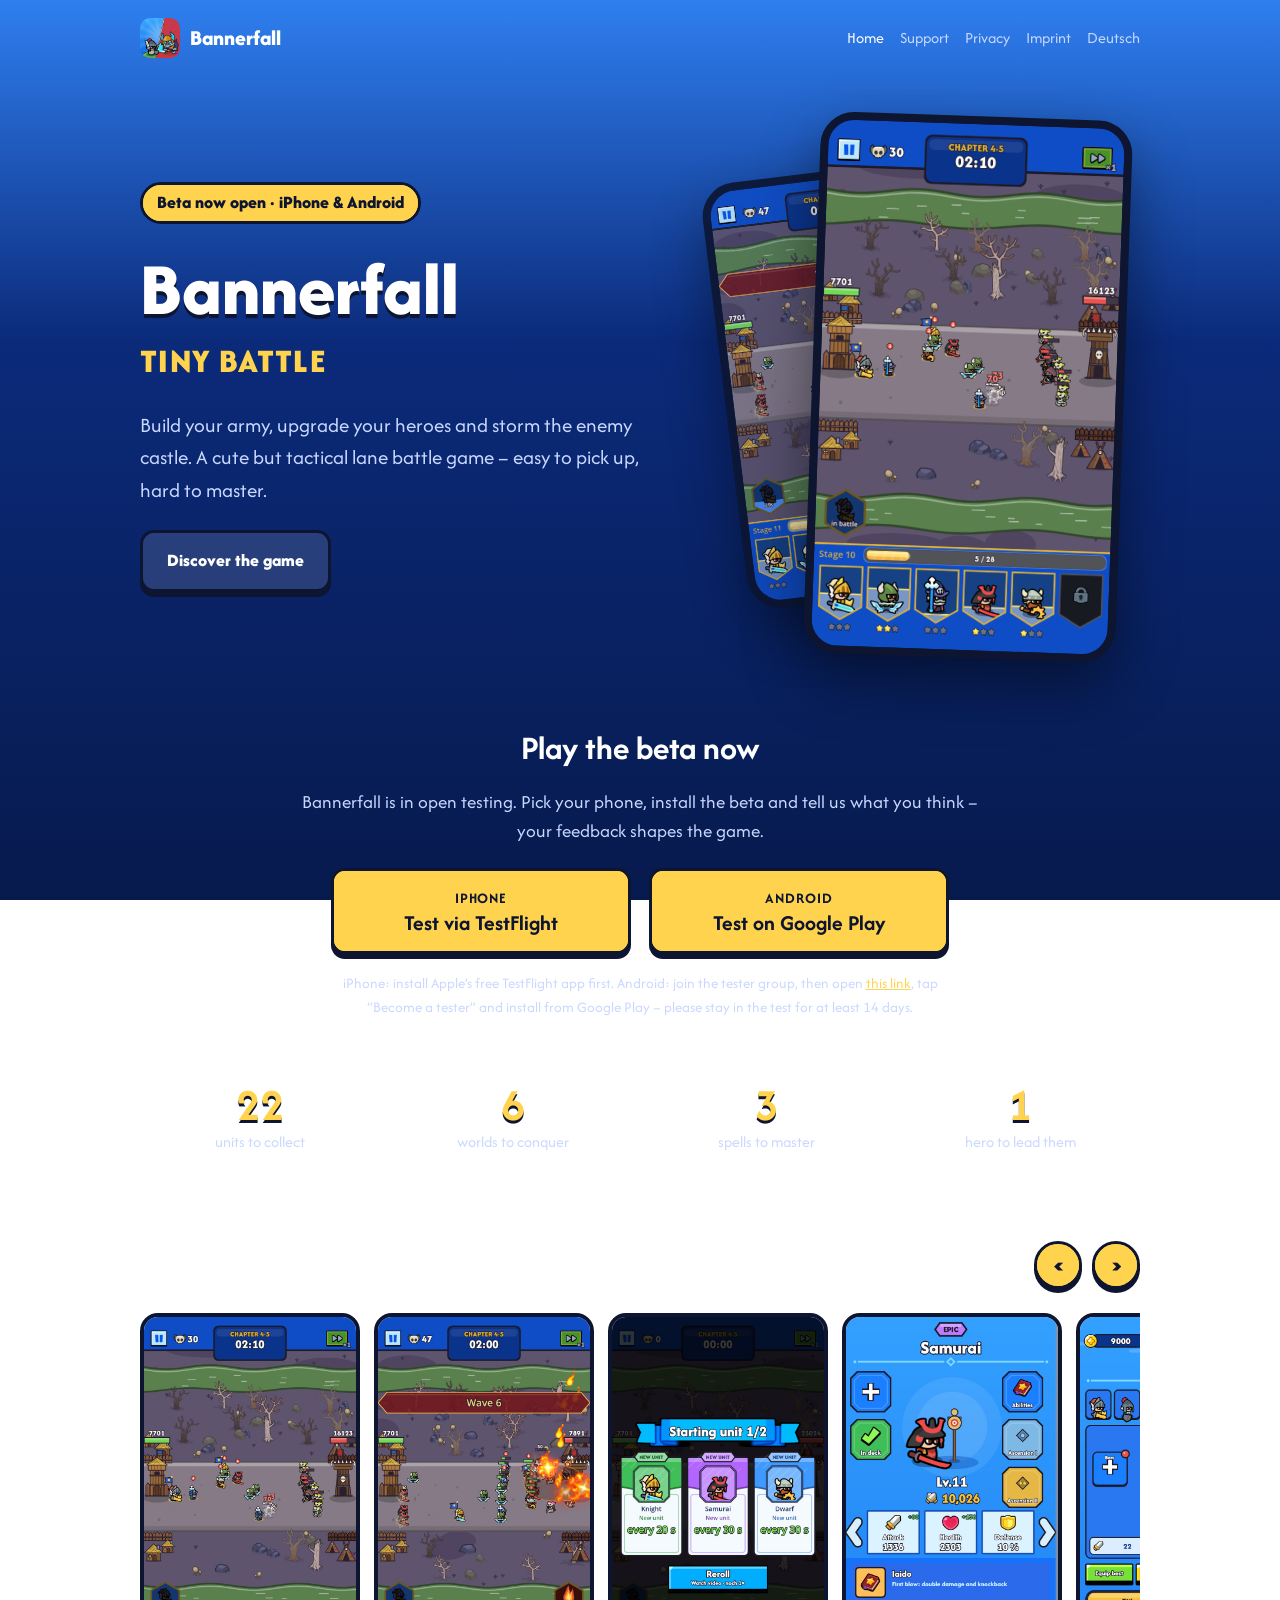
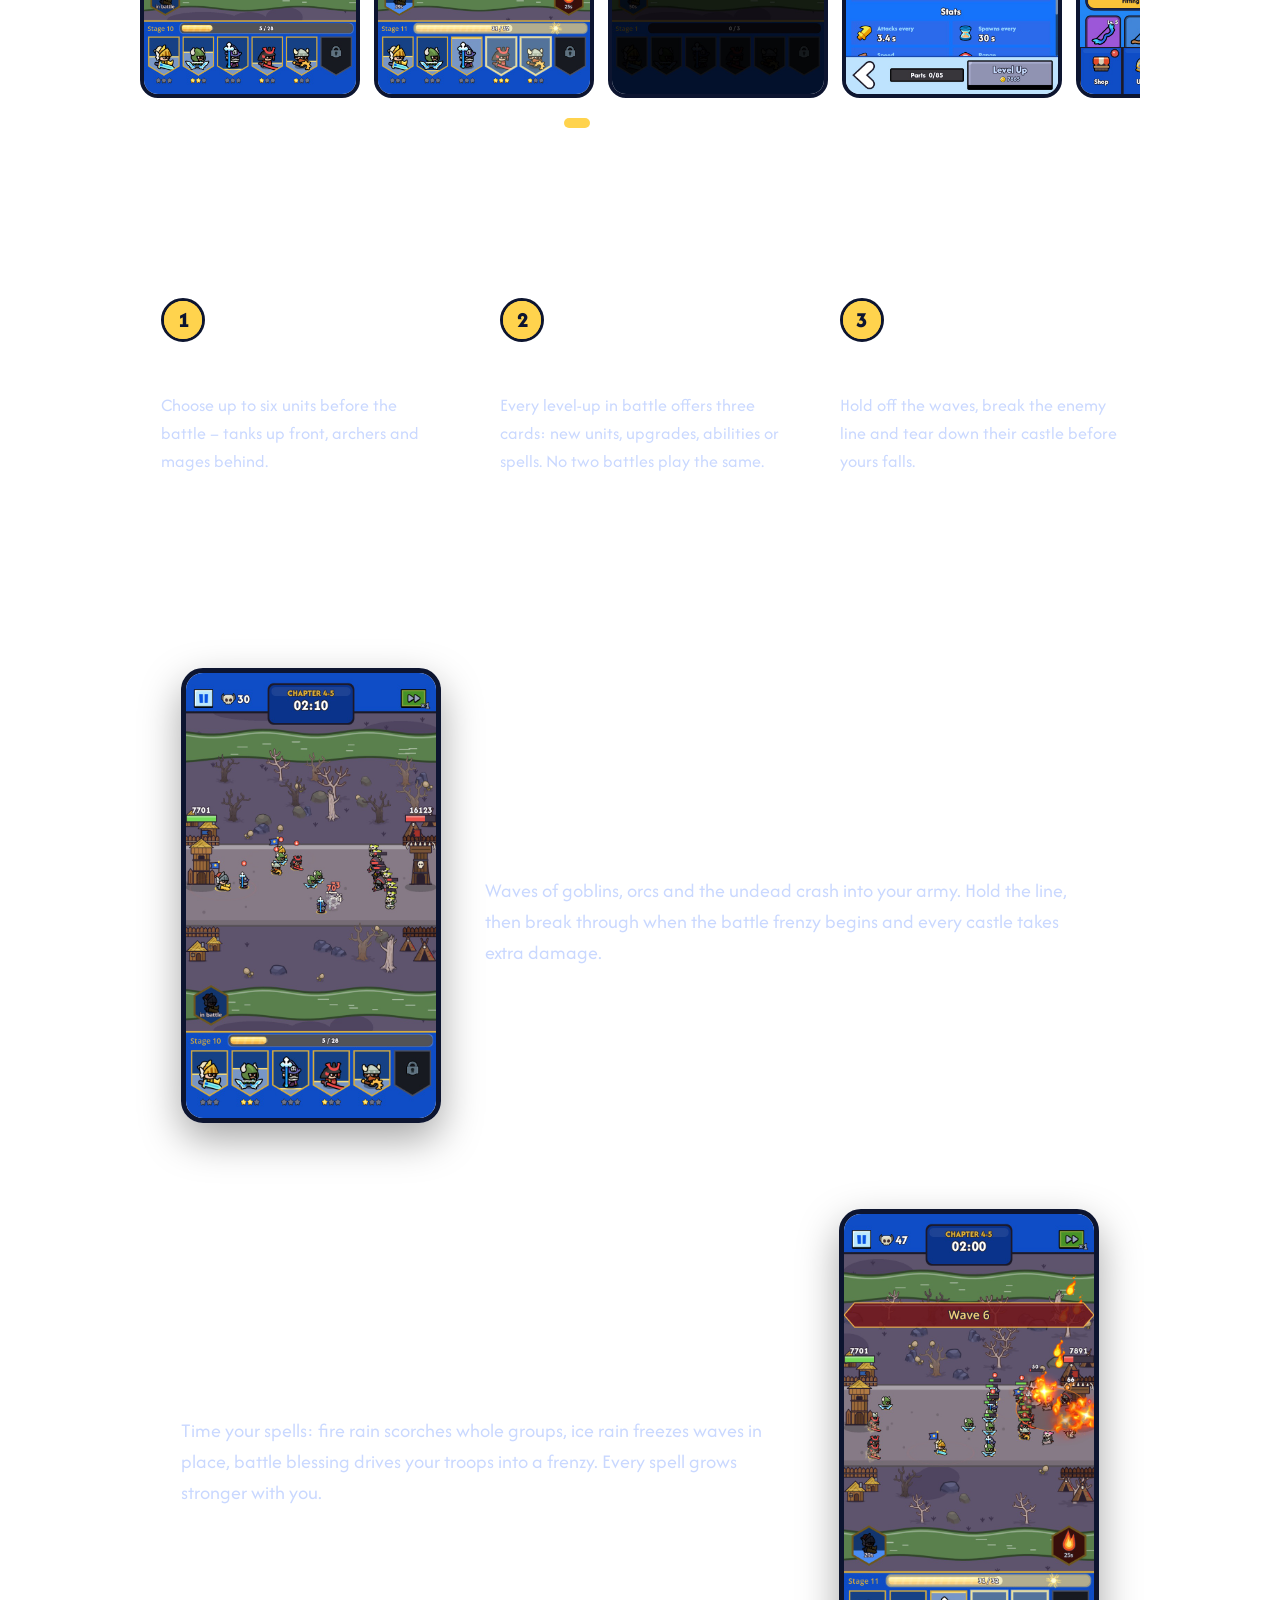
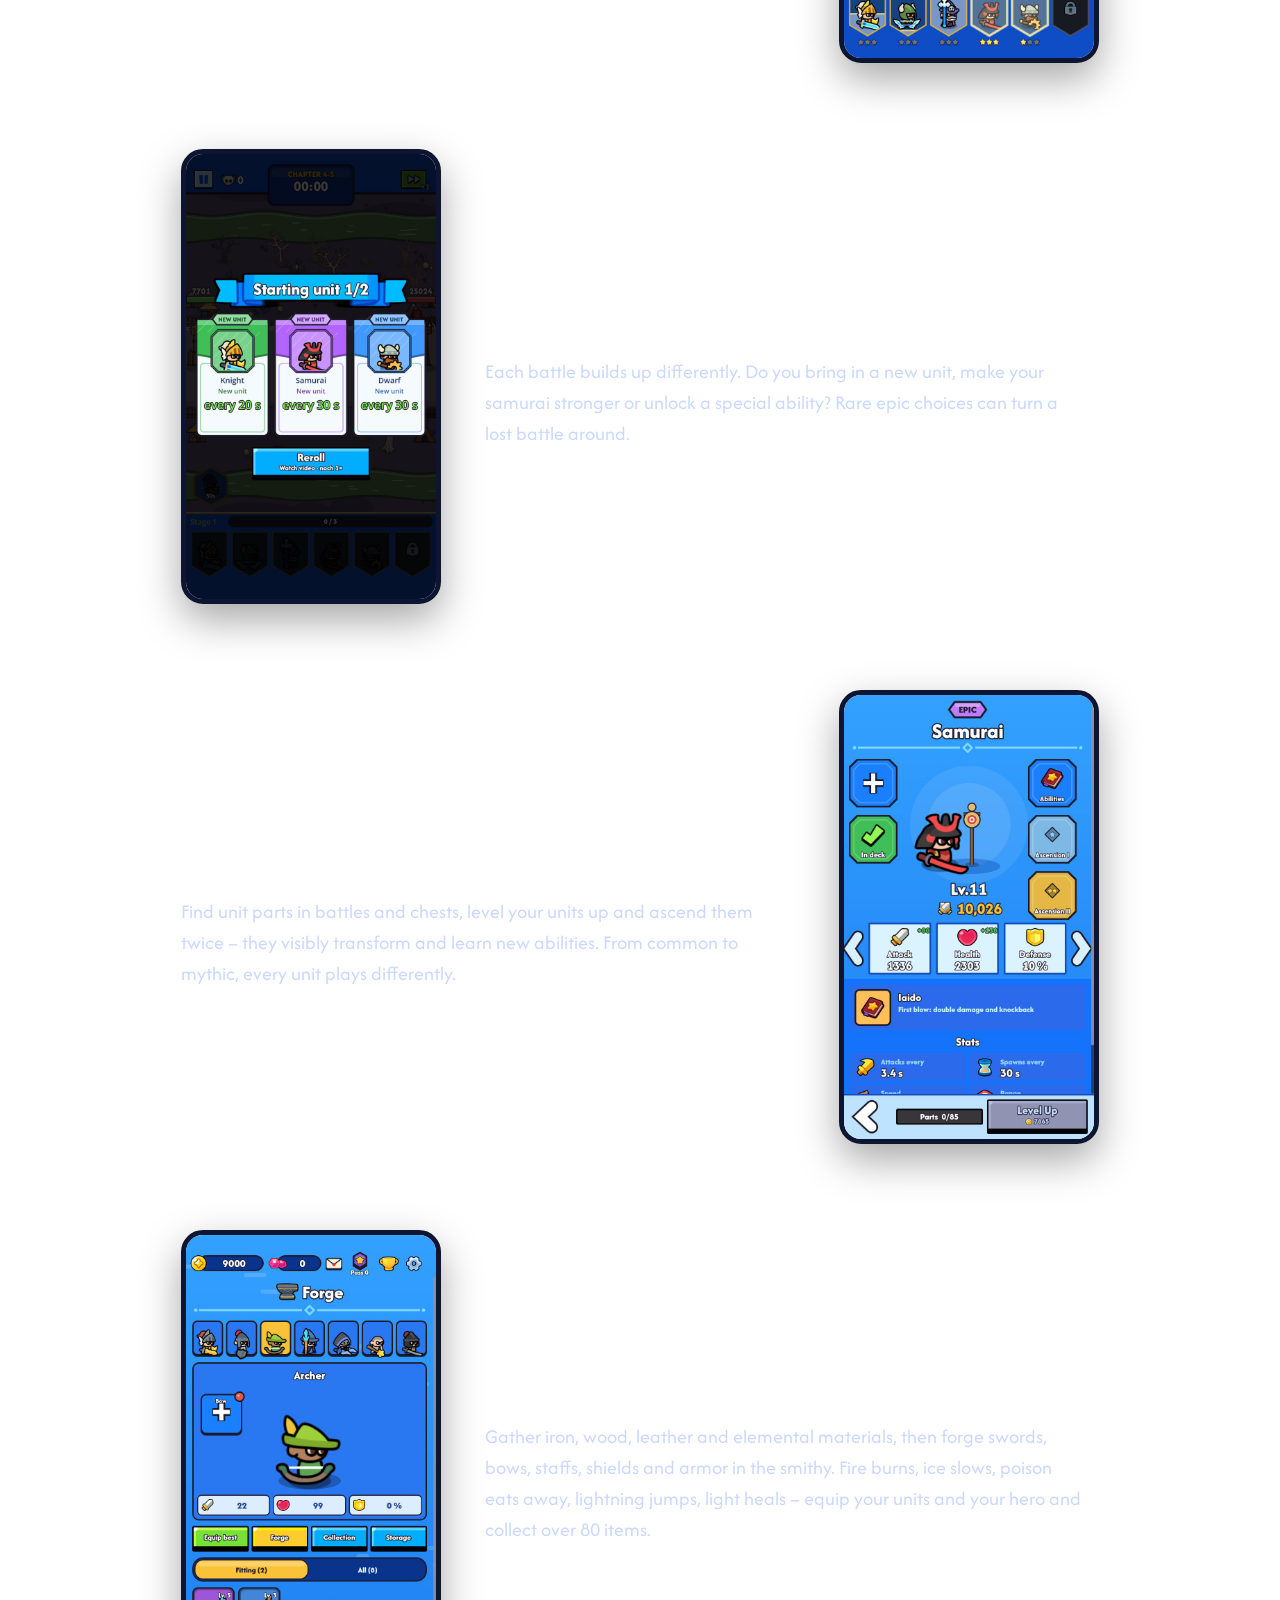
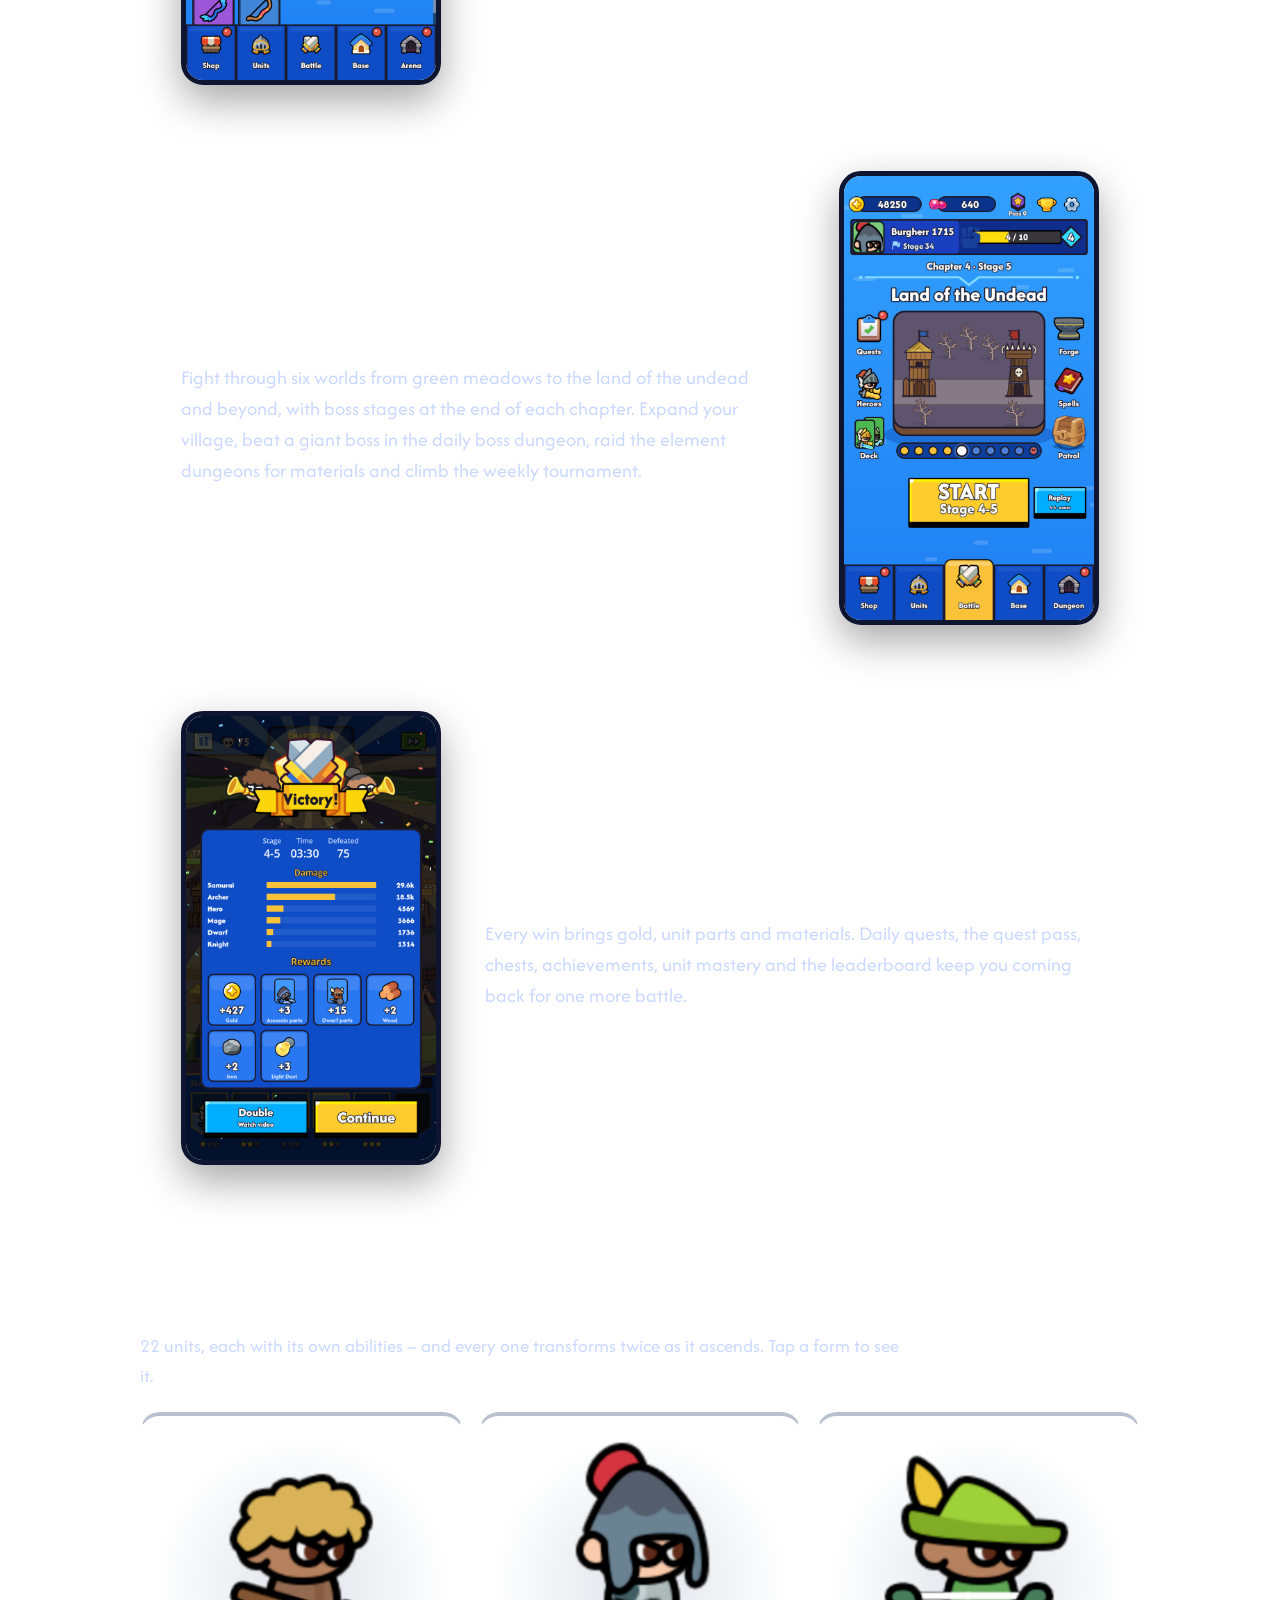
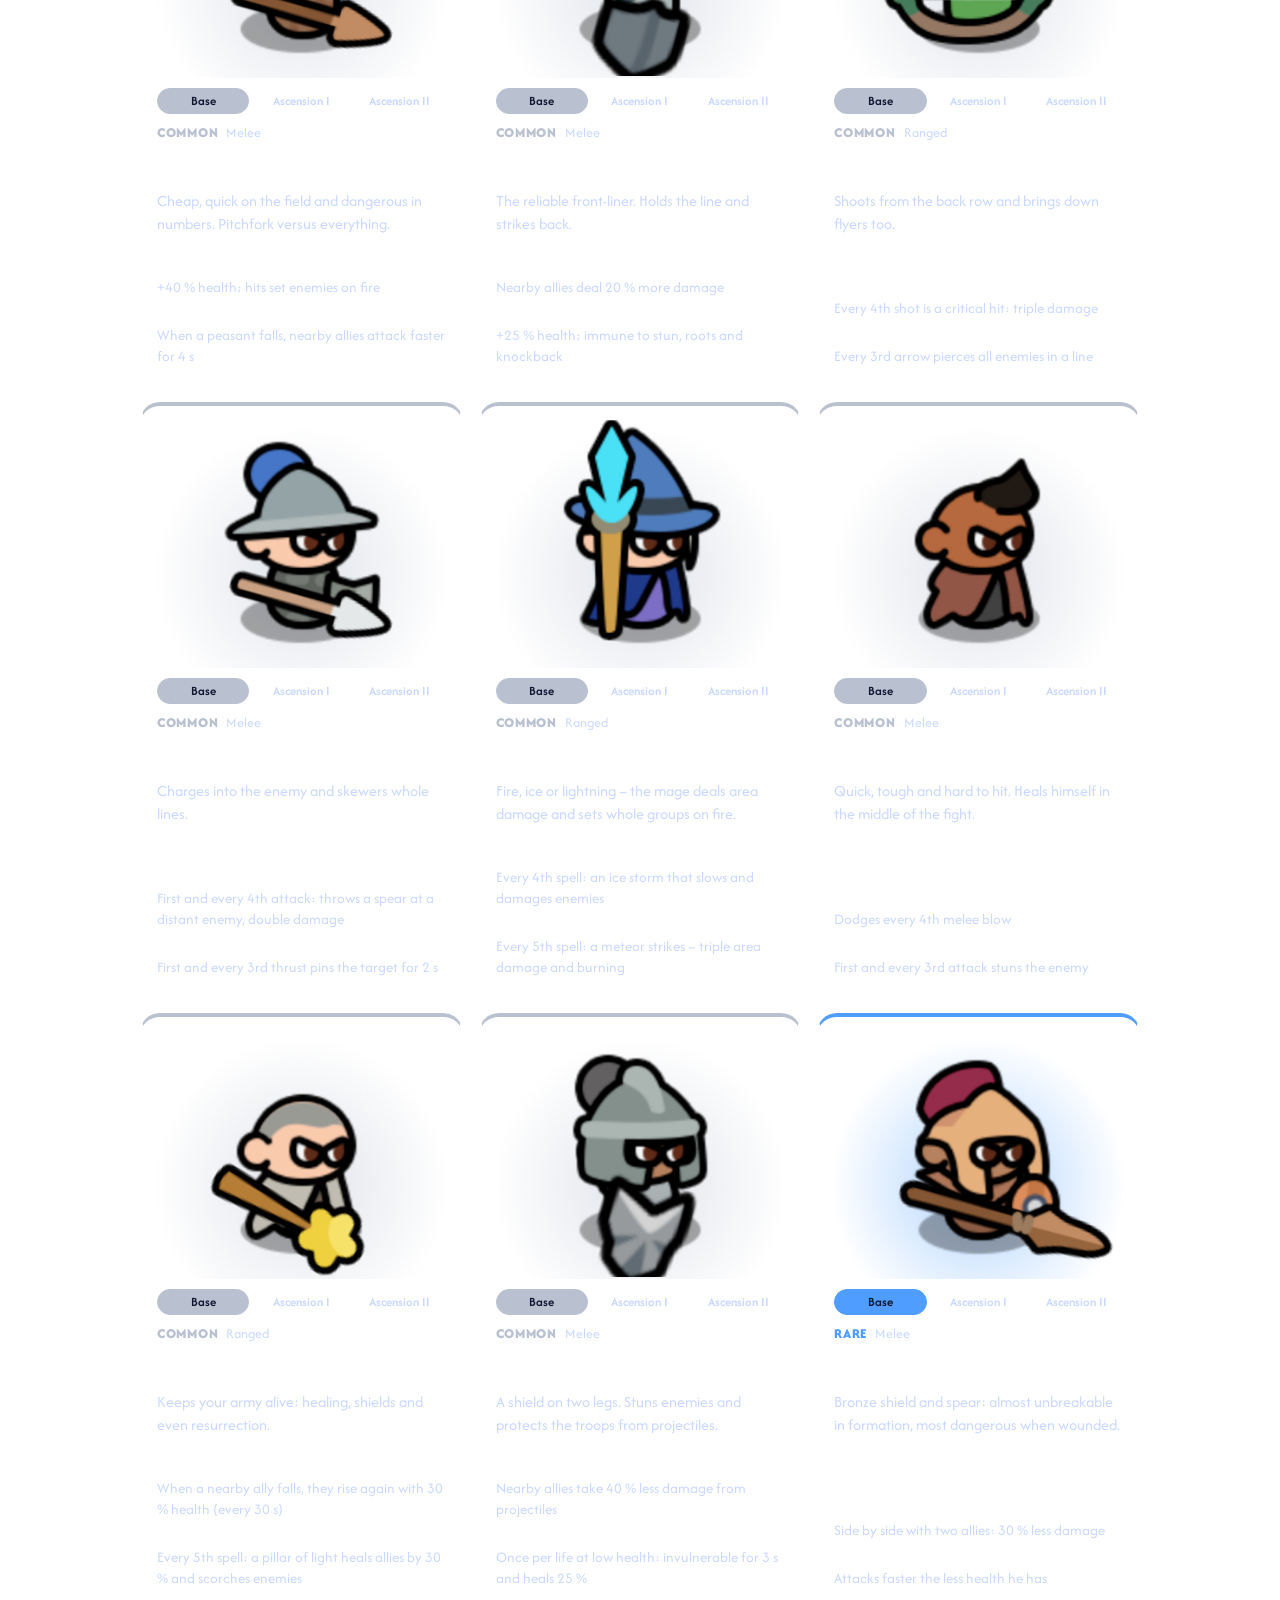
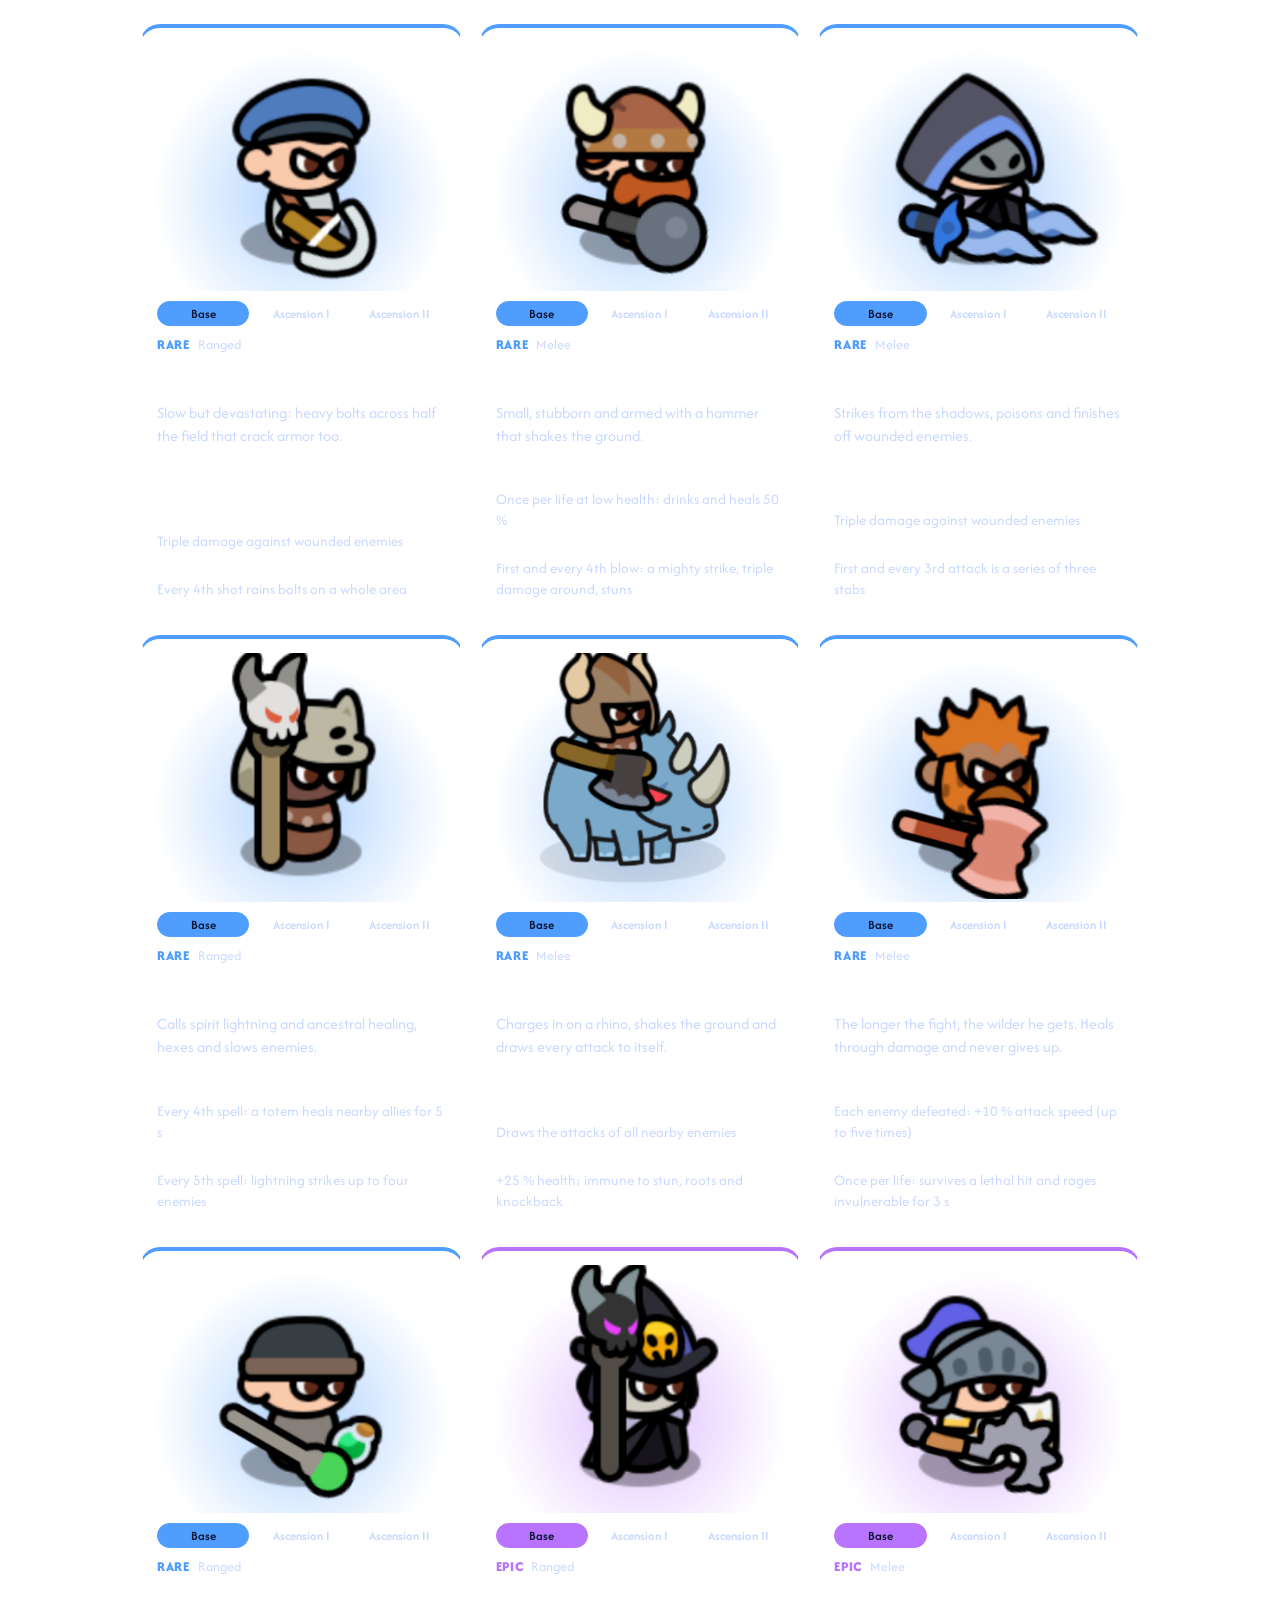
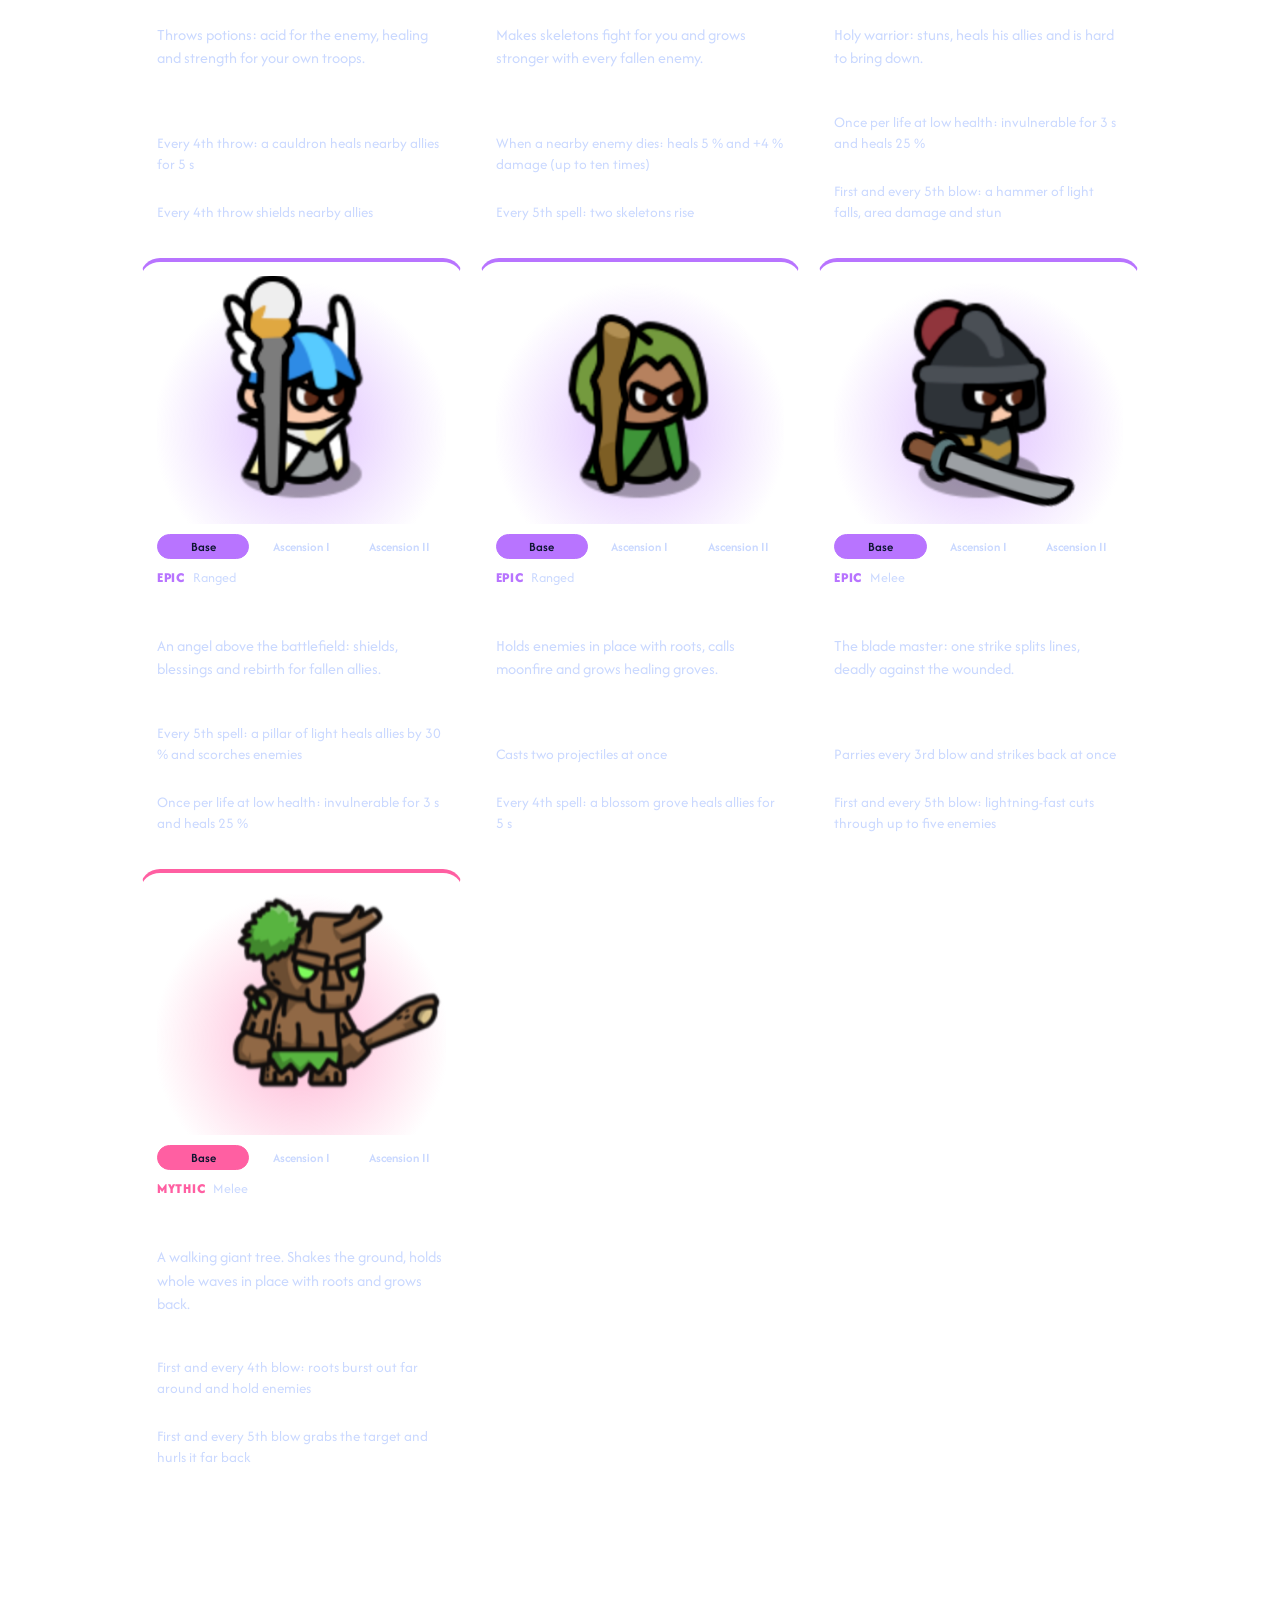
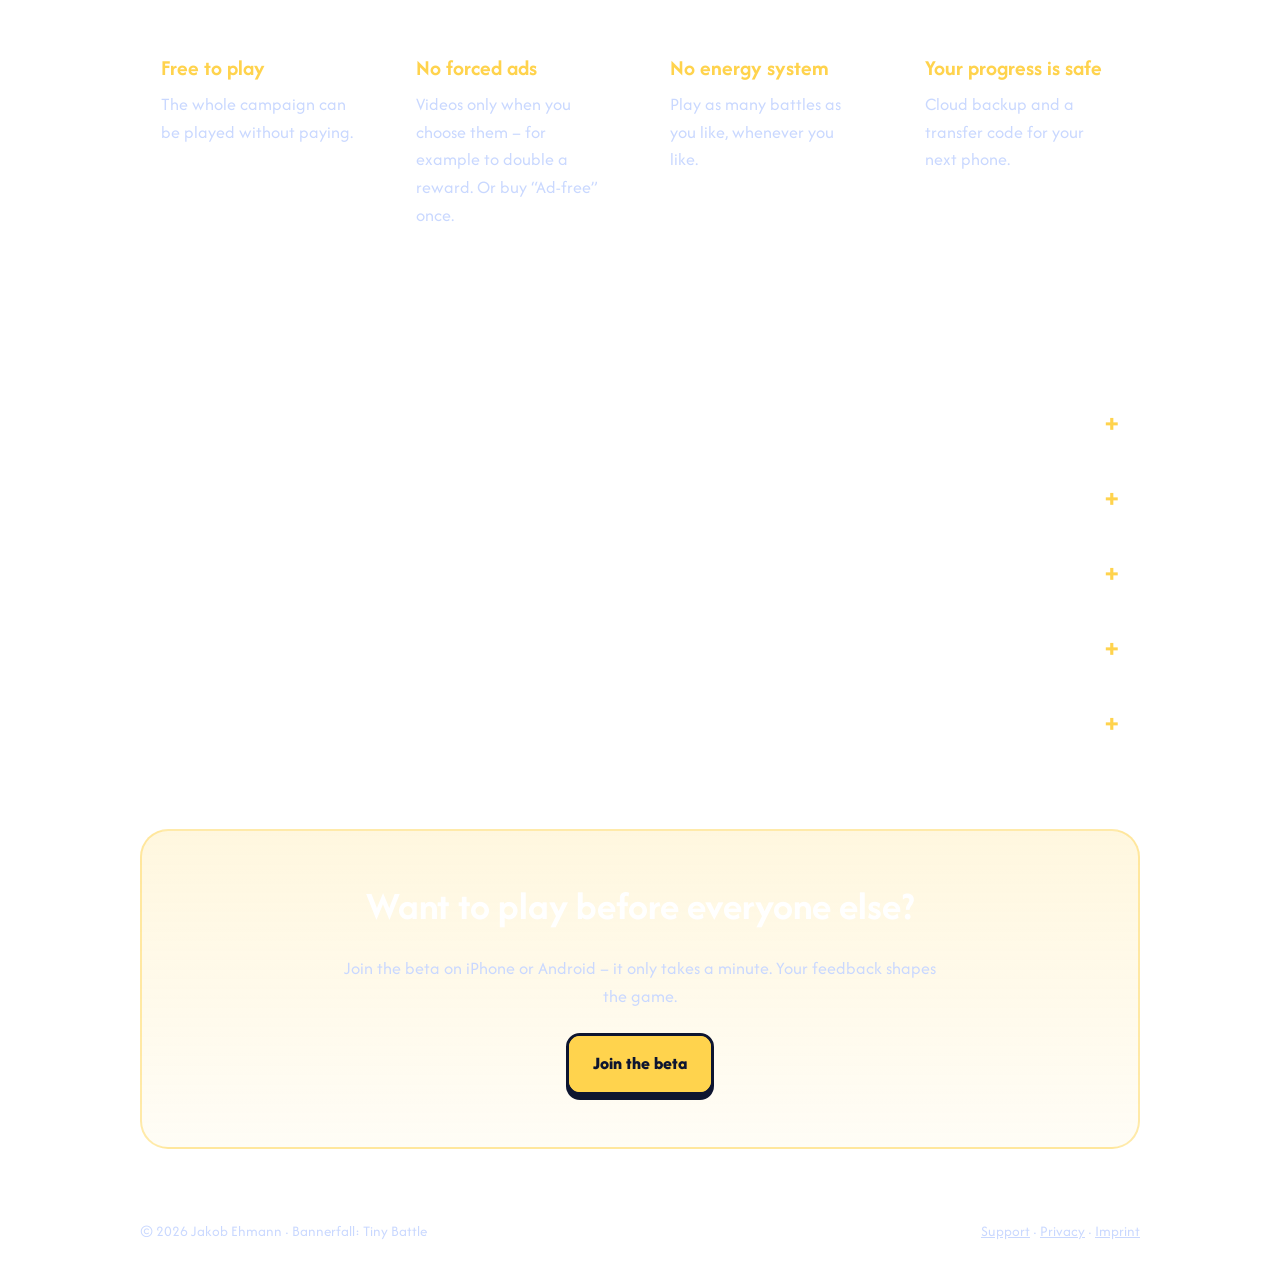
==== index.html @ d7552655 "Website: Priester und Bauer mit aktuellen Aufstiegsfähigkeiten Co-Authored-By: Claude Opus 5.5 <nore" ====
<!doctype html>
<html lang="en">
<head>
<meta charset="utf-8">
<meta name="viewport" content="width=device-width, initial-scale=1">
<!-- Die Seite ist selbst dunkel gestaltet: Browser sollen sie im Darkmode nicht automatisch umfärben (Samsung Internet, Chrome). -->
<meta name="color-scheme" content="only light">
<meta name="supported-color-schemes" content="light only">
<title>Bannerfall: Tiny Battle</title>
<meta name="description" content="Build your army, upgrade your heroes and storm the enemy castle. A cute but tactical lane battle game – easy to pick up, hard to master.">
<link rel="icon" href="favicon.png">
<link rel="apple-touch-icon" href="apple-touch-icon.png">
<link rel="preconnect" href="https://fonts.googleapis.com">
<link rel="preconnect" href="https://fonts.gstatic.com" crossorigin>
<link href="https://fonts.googleapis.com/css2?family=Afacad+Flux:wght@400;600;800&display=swap" rel="stylesheet">
<link rel="stylesheet" href="style.css?v=1b726d74">
</head>
<body>
<div class="wrap">
<header class="top">
<a class="brand" href="index.html"><img src="img/icon.png" alt="">Bannerfall</a>
<nav><a href="index.html" aria-current="page">Home</a><a href="support.html">Support</a><a href="privacy.html">Privacy</a><a href="imprint.html">Imprint</a><a href="de/index.html" lang="de">Deutsch</a></nav>
</header>

<main>
<section class="hero">
<div>
<span class="tag"><img class="face" src="img/ui/gold.png" alt="" aria-hidden="true"><span class="ink">Beta now open · iPhone & Android</span></span>
<h1>Bannerfall</h1>
<p class="sub">Tiny Battle</p>
<p class="lead">Build your army, upgrade your heroes and storm the enemy castle. A cute but tactical lane battle game – easy to pick up, hard to master.</p>
<div class="cta"><a class="btn ghost" href="#features">Discover the game</a></div>
</div>
<div class="phones">
<div class="phone back"><img src="img/en/spell.jpg" alt="" width="720" height="1280"></div>
<div class="phone"><img src="img/en/battle.jpg" alt="Bannerfall" width="720" height="1280"></div>
</div>
</section>
<section class="beta" id="beta"><h2>Play the beta now</h2><p class="section-lead">Bannerfall is in open testing. Pick your phone, install the beta and tell us what you think – your feedback shapes the game.</p><div class="beta-btns"><a class="btn gold store ios" href="https://testflight.apple.com/join/FJttqMWU"><img class="face" src="img/ui/gold.png" alt="" aria-hidden="true"><span class="ink"><small>iPhone</small><b>Test via TestFlight</b></span></a><a class="btn gold store android" href="https://groups.google.com/g/bannerfall-tester"><img class="face" src="img/ui/gold.png" alt="" aria-hidden="true"><span class="ink"><small>Android</small><b>Test on Google Play</b></span></a></div><p class="beta-note">iPhone: install Apple’s free TestFlight app first. Android: join the tester group, then open <a href='https://play.google.com/apps/testing/de.jakobehmann.bannerfall'>this link</a>, tap “Become a tester” and install from Google Play – please stay in the test for at least 14 days.</p></section>
<section class="facts"><div class="fact"><b>22</b><span>units to collect</span></div><div class="fact"><b>6</b><span>worlds to conquer</span></div><div class="fact"><b>3</b><span>spells to master</span></div><div class="fact"><b>1</b><span>hero to lead them</span></div></section>
<section class="slider"><div class="slider-head"><h2>Screenshots</h2><div class="arrows"><button type="button" class="arrow" data-dir="-1" aria-label="Previous"><img class="face" src="img/ui/gold.png" alt="" aria-hidden="true"><span class="ink">‹</span></button><button type="button" class="arrow" data-dir="1" aria-label="Next"><img class="face" src="img/ui/gold.png" alt="" aria-hidden="true"><span class="ink">›</span></button></div></div><div class="gallery"><img src="img/en/battle.jpg" alt="Bannerfall" loading="lazy" width="720" height="1280"><img src="img/en/spell.jpg" alt="Bannerfall" loading="lazy" width="720" height="1280"><img src="img/en/cards.jpg" alt="Bannerfall" loading="lazy" width="720" height="1280"><img src="img/en/unit.jpg" alt="Bannerfall" loading="lazy" width="720" height="1280"><img src="img/en/forge.jpg" alt="Bannerfall" loading="lazy" width="720" height="1280"><img src="img/en/units.jpg" alt="Bannerfall" loading="lazy" width="720" height="1280"><img src="img/en/home.jpg" alt="Bannerfall" loading="lazy" width="720" height="1280"><img src="img/en/victory.jpg" alt="Bannerfall" loading="lazy" width="720" height="1280"></div><div class="dots"><button type="button" class="dot on" aria-label="1"></button><button type="button" class="dot" aria-label="2"></button><button type="button" class="dot" aria-label="3"></button><button type="button" class="dot" aria-label="4"></button><button type="button" class="dot" aria-label="5"></button><button type="button" class="dot" aria-label="6"></button><button type="button" class="dot" aria-label="7"></button><button type="button" class="dot" aria-label="8"></button></div></section>
<section><h2>How a battle works</h2><ol class="steps"><li class="step"><span class="num"><img class="face" src="img/ui/gold.png" alt="" aria-hidden="true"><span class="ink">1</span></span><h3>Pick your deck</h3><p>Choose up to six units before the battle – tanks up front, archers and mages behind.</p></li><li class="step"><span class="num"><img class="face" src="img/ui/gold.png" alt="" aria-hidden="true"><span class="ink">2</span></span><h3>Choose your cards</h3><p>Every level-up in battle offers three cards: new units, upgrades, abilities or spells. No two battles play the same.</p></li><li class="step"><span class="num"><img class="face" src="img/ui/gold.png" alt="" aria-hidden="true"><span class="ink">3</span></span><h3>Storm the castle</h3><p>Hold off the waves, break the enemy line and tear down their castle before yours falls.</p></li></ol></section>
<section id="features"><h2>What awaits you</h2><div class="rows"><article class="row"><div class="shot"><img src="img/en/battle.jpg" alt="Swarm battles" loading="lazy" width="720" height="1280"></div><div class="copy"><h3>Swarm battles</h3><p>Waves of goblins, orcs and the undead crash into your army. Hold the line, then break through when the battle frenzy begins and every castle takes extra damage.</p></div></article><article class="row flip"><div class="shot"><img src="img/en/spell.jpg" alt="Rain fire from the sky" loading="lazy" width="720" height="1280"></div><div class="copy"><h3>Rain fire from the sky</h3><p>Time your spells: fire rain scorches whole groups, ice rain freezes waves in place, battle blessing drives your troops into a frenzy. Every spell grows stronger with you.</p></div></article><article class="row"><div class="shot"><img src="img/en/cards.jpg" alt="A new choice every level" loading="lazy" width="720" height="1280"></div><div class="copy"><h3>A new choice every level</h3><p>Each battle builds up differently. Do you bring in a new unit, make your samurai stronger or unlock a special ability? Rare epic choices can turn a lost battle around.</p></div></article><article class="row flip"><div class="shot"><img src="img/en/unit.jpg" alt="Collect, level up, ascend" loading="lazy" width="720" height="1280"></div><div class="copy"><h3>Collect, level up, ascend</h3><p>Find unit parts in battles and chests, level your units up and ascend them twice – they visibly transform and learn new abilities. From common to mythic, every unit plays differently.</p></div></article><article class="row"><div class="shot"><img src="img/en/forge.jpg" alt="Forge your own gear" loading="lazy" width="720" height="1280"></div><div class="copy"><h3>Forge your own gear</h3><p>Gather iron, wood, leather and elemental materials, then forge swords, bows, staffs, shields and armor in the smithy. Fire burns, ice slows, poison eats away, lightning jumps, light heals – equip your units and your hero and collect over 80 items.</p></div></article><article class="row flip"><div class="shot"><img src="img/en/home.jpg" alt="A long campaign" loading="lazy" width="720" height="1280"></div><div class="copy"><h3>A long campaign</h3><p>Fight through six worlds from green meadows to the land of the undead and beyond, with boss stages at the end of each chapter. Expand your village, beat a giant boss in the daily boss dungeon, raid the element dungeons for materials and climb the weekly tournament.</p></div></article><article class="row"><div class="shot"><img src="img/en/victory.jpg" alt="Rewards that matter" loading="lazy" width="720" height="1280"></div><div class="copy"><h3>Rewards that matter</h3><p>Every win brings gold, unit parts and materials. Daily quests, the quest pass, chests, achievements, unit mastery and the leaderboard keep you coming back for one more battle.</p></div></article></div></section>
<section id="units"><h2>Meet your army</h2><p class="section-lead">22 units, each with its own abilities – and every one transforms twice as it ascends. Tap a form to see it.</p><div class="units"><article class="unit r0"><div class="pic"><img src="img/units/peasant_0.png" alt="Peasant" loading="lazy" width="360" height="360"></div><div class="forms"><button type="button" class="form on" data-src="img/units/peasant_0.png" aria-pressed="true">Base</button><button type="button" class="form" data-src="img/units/peasant_1.png" aria-pressed="false"><span class="long">Ascension </span>I</button><button type="button" class="form" data-src="img/units/peasant_2.png" aria-pressed="false"><span class="long">Ascension </span>II</button></div><div class="meta"><span class="rar">Common</span><span class="kind">Melee</span></div><h3>Peasant</h3><p>Cheap, quick on the field and dangerous in numbers. Pitchfork versus everything.</p><ul><li><b>Tough Peasants</b> <span>+40 % health; hits set enemies on fire</span></li><li><b>Peasant Revolt</b> <span>When a peasant falls, nearby allies attack faster for 4 s</span></li></ul></article><article class="unit r0"><div class="pic"><img src="img/units/knight_0.png" alt="Knight" loading="lazy" width="360" height="360"></div><div class="forms"><button type="button" class="form on" data-src="img/units/knight_0.png" aria-pressed="true">Base</button><button type="button" class="form" data-src="img/units/knight_1.png" aria-pressed="false"><span class="long">Ascension </span>I</button><button type="button" class="form" data-src="img/units/knight_2.png" aria-pressed="false"><span class="long">Ascension </span>II</button></div><div class="meta"><span class="rar">Common</span><span class="kind">Melee</span></div><h3>Knight</h3><p>The reliable front-liner. Holds the line and strikes back.</p><ul><li><b>War Banner</b> <span>Nearby allies deal 20 % more damage</span></li><li><b>Unbreakable</b> <span>+25 % health; immune to stun, roots and knockback</span></li></ul></article><article class="unit r0"><div class="pic"><img src="img/units/archer_0.png" alt="Archer" loading="lazy" width="360" height="360"></div><div class="forms"><button type="button" class="form on" data-src="img/units/archer_0.png" aria-pressed="true">Base</button><button type="button" class="form" data-src="img/units/archer_1.png" aria-pressed="false"><span class="long">Ascension </span>I</button><button type="button" class="form" data-src="img/units/archer_2.png" aria-pressed="false"><span class="long">Ascension </span>II</button></div><div class="meta"><span class="rar">Common</span><span class="kind">Ranged</span></div><h3>Archer</h3><p>Shoots from the back row and brings down flyers too.</p><ul><li><b>Master Shot</b> <span>Every 4th shot is a critical hit: triple damage</span></li><li><b>Piercing Shot</b> <span>Every 3rd arrow pierces all enemies in a line</span></li></ul></article><article class="unit r0"><div class="pic"><img src="img/units/spearman_0.png" alt="Spearman" loading="lazy" width="360" height="360"></div><div class="forms"><button type="button" class="form on" data-src="img/units/spearman_0.png" aria-pressed="true">Base</button><button type="button" class="form" data-src="img/units/spearman_1.png" aria-pressed="false"><span class="long">Ascension </span>I</button><button type="button" class="form" data-src="img/units/spearman_2.png" aria-pressed="false"><span class="long">Ascension </span>II</button></div><div class="meta"><span class="rar">Common</span><span class="kind">Melee</span></div><h3>Spearman</h3><p>Charges into the enemy and skewers whole lines.</p><ul><li><b>Spear Throw</b> <span>First and every 4th attack: throws a spear at a distant enemy, double damage</span></li><li><b>Pin Down</b> <span>First and every 3rd thrust pins the target for 2 s</span></li></ul></article><article class="unit r0"><div class="pic"><img src="img/units/mage_0.png" alt="Mage" loading="lazy" width="360" height="360"></div><div class="forms"><button type="button" class="form on" data-src="img/units/mage_0.png" aria-pressed="true">Base</button><button type="button" class="form" data-src="img/units/mage_1.png" aria-pressed="false"><span class="long">Ascension </span>I</button><button type="button" class="form" data-src="img/units/mage_2.png" aria-pressed="false"><span class="long">Ascension </span>II</button></div><div class="meta"><span class="rar">Common</span><span class="kind">Ranged</span></div><h3>Mage</h3><p>Fire, ice or lightning – the mage deals area damage and sets whole groups on fire.</p><ul><li><b>Blizzard</b> <span>Every 4th spell: an ice storm that slows and damages enemies</span></li><li><b>Meteor</b> <span>Every 5th spell: a meteor strikes – triple area damage and burning</span></li></ul></article><article class="unit r0"><div class="pic"><img src="img/units/monk_0.png" alt="Monk" loading="lazy" width="360" height="360"></div><div class="forms"><button type="button" class="form on" data-src="img/units/monk_0.png" aria-pressed="true">Base</button><button type="button" class="form" data-src="img/units/monk_1.png" aria-pressed="false"><span class="long">Ascension </span>I</button><button type="button" class="form" data-src="img/units/monk_2.png" aria-pressed="false"><span class="long">Ascension </span>II</button></div><div class="meta"><span class="rar">Common</span><span class="kind">Melee</span></div><h3>Monk</h3><p>Quick, tough and hard to hit. Heals himself in the middle of the fight.</p><ul><li><b>Evasion</b> <span>Dodges every 4th melee blow</span></li><li><b>Quivering Palm</b> <span>First and every 3rd attack stuns the enemy</span></li></ul></article><article class="unit r0"><div class="pic"><img src="img/units/priest_0.png" alt="Priest" loading="lazy" width="360" height="360"></div><div class="forms"><button type="button" class="form on" data-src="img/units/priest_0.png" aria-pressed="true">Base</button><button type="button" class="form" data-src="img/units/priest_1.png" aria-pressed="false"><span class="long">Ascension </span>I</button><button type="button" class="form" data-src="img/units/priest_2.png" aria-pressed="false"><span class="long">Ascension </span>II</button></div><div class="meta"><span class="rar">Common</span><span class="kind">Ranged</span></div><h3>Priest</h3><p>Keeps your army alive: healing, shields and even resurrection.</p><ul><li><b>Resurrection</b> <span>When a nearby ally falls, they rise again with 30 % health (every 30 s)</span></li><li><b>Divine Light</b> <span>Every 5th spell: a pillar of light heals allies by 30 % and scorches enemies</span></li></ul></article><article class="unit r0"><div class="pic"><img src="img/units/templar_0.png" alt="Border Warden" loading="lazy" width="360" height="360"></div><div class="forms"><button type="button" class="form on" data-src="img/units/templar_0.png" aria-pressed="true">Base</button><button type="button" class="form" data-src="img/units/templar_1.png" aria-pressed="false"><span class="long">Ascension </span>I</button><button type="button" class="form" data-src="img/units/templar_2.png" aria-pressed="false"><span class="long">Ascension </span>II</button></div><div class="meta"><span class="rar">Common</span><span class="kind">Melee</span></div><h3>Border Warden</h3><p>A shield on two legs. Stuns enemies and protects the troops from projectiles.</p><ul><li><b>Shield Wall</b> <span>Nearby allies take 40 % less damage from projectiles</span></li><li><b>Last Bastion</b> <span>Once per life at low health: invulnerable for 3 s and heals 25 %</span></li></ul></article><article class="unit r1"><div class="pic"><img src="img/units/hoplite_0.png" alt="Hoplite" loading="lazy" width="360" height="360"></div><div class="forms"><button type="button" class="form on" data-src="img/units/hoplite_0.png" aria-pressed="true">Base</button><button type="button" class="form" data-src="img/units/hoplite_1.png" aria-pressed="false"><span class="long">Ascension </span>I</button><button type="button" class="form" data-src="img/units/hoplite_2.png" aria-pressed="false"><span class="long">Ascension </span>II</button></div><div class="meta"><span class="rar">Rare</span><span class="kind">Melee</span></div><h3>Hoplite</h3><p>Bronze shield and spear: almost unbreakable in formation, most dangerous when wounded.</p><ul><li><b>Phalanx</b> <span>Side by side with two allies: 30 % less damage</span></li><li><b>Spartan Fury</b> <span>Attacks faster the less health he has</span></li></ul></article><article class="unit r1"><div class="pic"><img src="img/units/crossbow_0.png" alt="Crossbowman" loading="lazy" width="360" height="360"></div><div class="forms"><button type="button" class="form on" data-src="img/units/crossbow_0.png" aria-pressed="true">Base</button><button type="button" class="form" data-src="img/units/crossbow_1.png" aria-pressed="false"><span class="long">Ascension </span>I</button><button type="button" class="form" data-src="img/units/crossbow_2.png" aria-pressed="false"><span class="long">Ascension </span>II</button></div><div class="meta"><span class="rar">Rare</span><span class="kind">Ranged</span></div><h3>Crossbowman</h3><p>Slow but devastating: heavy bolts across half the field that crack armor too.</p><ul><li><b>Mercy Shot</b> <span>Triple damage against wounded enemies</span></li><li><b>Bolt Storm</b> <span>Every 4th shot rains bolts on a whole area</span></li></ul></article><article class="unit r1"><div class="pic"><img src="img/units/dwarf_0.png" alt="Dwarf" loading="lazy" width="360" height="360"></div><div class="forms"><button type="button" class="form on" data-src="img/units/dwarf_0.png" aria-pressed="true">Base</button><button type="button" class="form" data-src="img/units/dwarf_1.png" aria-pressed="false"><span class="long">Ascension </span>I</button><button type="button" class="form" data-src="img/units/dwarf_2.png" aria-pressed="false"><span class="long">Ascension </span>II</button></div><div class="meta"><span class="rar">Rare</span><span class="kind">Melee</span></div><h3>Dwarf</h3><p>Small, stubborn and armed with a hammer that shakes the ground.</p><ul><li><b>Dwarven Brew</b> <span>Once per life at low health: drinks and heals 50 %</span></li><li><b>Anvil Strike</b> <span>First and every 4th blow: a mighty strike, triple damage around, stuns</span></li></ul></article><article class="unit r1"><div class="pic"><img src="img/units/assassin_0.png" alt="Assassin" loading="lazy" width="360" height="360"></div><div class="forms"><button type="button" class="form on" data-src="img/units/assassin_0.png" aria-pressed="true">Base</button><button type="button" class="form" data-src="img/units/assassin_1.png" aria-pressed="false"><span class="long">Ascension </span>I</button><button type="button" class="form" data-src="img/units/assassin_2.png" aria-pressed="false"><span class="long">Ascension </span>II</button></div><div class="meta"><span class="rar">Rare</span><span class="kind">Melee</span></div><h3>Assassin</h3><p>Strikes from the shadows, poisons and finishes off wounded enemies.</p><ul><li><b>Killing Blow</b> <span>Triple damage against wounded enemies</span></li><li><b>Blade Dance</b> <span>First and every 3rd attack is a series of three stabs</span></li></ul></article><article class="unit r1"><div class="pic"><img src="img/units/shaman_0.png" alt="Shaman" loading="lazy" width="360" height="360"></div><div class="forms"><button type="button" class="form on" data-src="img/units/shaman_0.png" aria-pressed="true">Base</button><button type="button" class="form" data-src="img/units/shaman_1.png" aria-pressed="false"><span class="long">Ascension </span>I</button><button type="button" class="form" data-src="img/units/shaman_2.png" aria-pressed="false"><span class="long">Ascension </span>II</button></div><div class="meta"><span class="rar">Rare</span><span class="kind">Ranged</span></div><h3>Shaman</h3><p>Calls spirit lightning and ancestral healing, hexes and slows enemies.</p><ul><li><b>Healing Totem</b> <span>Every 4th spell: a totem heals nearby allies for 5 s</span></li><li><b>Thunderstorm</b> <span>Every 5th spell: lightning strikes up to four enemies</span></li></ul></article><article class="unit r1"><div class="pic"><img src="img/units/boar_rider_0.png" alt="Rhino Rider" loading="lazy" width="360" height="360"></div><div class="forms"><button type="button" class="form on" data-src="img/units/boar_rider_0.png" aria-pressed="true">Base</button><button type="button" class="form" data-src="img/units/boar_rider_1.png" aria-pressed="false"><span class="long">Ascension </span>I</button><button type="button" class="form" data-src="img/units/boar_rider_2.png" aria-pressed="false"><span class="long">Ascension </span>II</button></div><div class="meta"><span class="rar">Rare</span><span class="kind">Melee</span></div><h3>Rhino Rider</h3><p>Charges in on a rhino, shakes the ground and draws every attack to itself.</p><ul><li><b>Challenge</b> <span>Draws the attacks of all nearby enemies</span></li><li><b>Unstoppable</b> <span>+25 % health; immune to stun, roots and knockback</span></li></ul></article><article class="unit r1"><div class="pic"><img src="img/units/berserker_0.png" alt="Berserker" loading="lazy" width="360" height="360"></div><div class="forms"><button type="button" class="form on" data-src="img/units/berserker_0.png" aria-pressed="true">Base</button><button type="button" class="form" data-src="img/units/berserker_1.png" aria-pressed="false"><span class="long">Ascension </span>I</button><button type="button" class="form" data-src="img/units/berserker_2.png" aria-pressed="false"><span class="long">Ascension </span>II</button></div><div class="meta"><span class="rar">Rare</span><span class="kind">Melee</span></div><h3>Berserker</h3><p>The longer the fight, the wilder he gets. Heals through damage and never gives up.</p><ul><li><b>Blood Rush</b> <span>Each enemy defeated: +10 % attack speed (up to five times)</span></li><li><b>Undying Rage</b> <span>Once per life: survives a lethal hit and rages invulnerable for 3 s</span></li></ul></article><article class="unit r1"><div class="pic"><img src="img/units/alchemist_0.png" alt="Alchemist" loading="lazy" width="360" height="360"></div><div class="forms"><button type="button" class="form on" data-src="img/units/alchemist_0.png" aria-pressed="true">Base</button><button type="button" class="form" data-src="img/units/alchemist_1.png" aria-pressed="false"><span class="long">Ascension </span>I</button><button type="button" class="form" data-src="img/units/alchemist_2.png" aria-pressed="false"><span class="long">Ascension </span>II</button></div><div class="meta"><span class="rar">Rare</span><span class="kind">Ranged</span></div><h3>Alchemist</h3><p>Throws potions: acid for the enemy, healing and strength for your own troops.</p><ul><li><b>Healing Cauldron</b> <span>Every 4th throw: a cauldron heals nearby allies for 5 s</span></li><li><b>Protection Potion</b> <span>Every 4th throw shields nearby allies</span></li></ul></article><article class="unit r2"><div class="pic"><img src="img/units/necromancer_0.png" alt="Necromancer" loading="lazy" width="360" height="360"></div><div class="forms"><button type="button" class="form on" data-src="img/units/necromancer_0.png" aria-pressed="true">Base</button><button type="button" class="form" data-src="img/units/necromancer_1.png" aria-pressed="false"><span class="long">Ascension </span>I</button><button type="button" class="form" data-src="img/units/necromancer_2.png" aria-pressed="false"><span class="long">Ascension </span>II</button></div><div class="meta"><span class="rar">Epic</span><span class="kind">Ranged</span></div><h3>Necromancer</h3><p>Makes skeletons fight for you and grows stronger with every fallen enemy.</p><ul><li><b>Soul Harvest</b> <span>When a nearby enemy dies: heals 5 % and +4 % damage (up to ten times)</span></li><li><b>Army of the Dead</b> <span>Every 5th spell: two skeletons rise</span></li></ul></article><article class="unit r2"><div class="pic"><img src="img/units/paladin_0.png" alt="Paladin" loading="lazy" width="360" height="360"></div><div class="forms"><button type="button" class="form on" data-src="img/units/paladin_0.png" aria-pressed="true">Base</button><button type="button" class="form" data-src="img/units/paladin_1.png" aria-pressed="false"><span class="long">Ascension </span>I</button><button type="button" class="form" data-src="img/units/paladin_2.png" aria-pressed="false"><span class="long">Ascension </span>II</button></div><div class="meta"><span class="rar">Epic</span><span class="kind">Melee</span></div><h3>Paladin</h3><p>Holy warrior: stuns, heals his allies and is hard to bring down.</p><ul><li><b>Divine Shield</b> <span>Once per life at low health: invulnerable for 3 s and heals 25 %</span></li><li><b>Hammer of Judgment</b> <span>First and every 5th blow: a hammer of light falls, area damage and stun</span></li></ul></article><article class="unit r2"><div class="pic"><img src="img/units/seraph_0.png" alt="Seraph" loading="lazy" width="360" height="360"></div><div class="forms"><button type="button" class="form on" data-src="img/units/seraph_0.png" aria-pressed="true">Base</button><button type="button" class="form" data-src="img/units/seraph_1.png" aria-pressed="false"><span class="long">Ascension </span>I</button><button type="button" class="form" data-src="img/units/seraph_2.png" aria-pressed="false"><span class="long">Ascension </span>II</button></div><div class="meta"><span class="rar">Epic</span><span class="kind">Ranged</span></div><h3>Seraph</h3><p>An angel above the battlefield: shields, blessings and rebirth for fallen allies.</p><ul><li><b>Divine Light</b> <span>Every 5th spell: a pillar of light heals allies by 30 % and scorches enemies</span></li><li><b>Angel Wings</b> <span>Once per life at low health: invulnerable for 3 s and heals 25 %</span></li></ul></article><article class="unit r2"><div class="pic"><img src="img/units/druid_0.png" alt="Druid" loading="lazy" width="360" height="360"></div><div class="forms"><button type="button" class="form on" data-src="img/units/druid_0.png" aria-pressed="true">Base</button><button type="button" class="form" data-src="img/units/druid_1.png" aria-pressed="false"><span class="long">Ascension </span>I</button><button type="button" class="form" data-src="img/units/druid_2.png" aria-pressed="false"><span class="long">Ascension </span>II</button></div><div class="meta"><span class="rar">Epic</span><span class="kind">Ranged</span></div><h3>Druid</h3><p>Holds enemies in place with roots, calls moonfire and grows healing groves.</p><ul><li><b>Thorn Hail</b> <span>Casts two projectiles at once</span></li><li><b>Wild Growth</b> <span>Every 4th spell: a blossom grove heals allies for 5 s</span></li></ul></article><article class="unit r2"><div class="pic"><img src="img/units/samurai_0.png" alt="Samurai" loading="lazy" width="360" height="360"></div><div class="forms"><button type="button" class="form on" data-src="img/units/samurai_0.png" aria-pressed="true">Base</button><button type="button" class="form" data-src="img/units/samurai_1.png" aria-pressed="false"><span class="long">Ascension </span>I</button><button type="button" class="form" data-src="img/units/samurai_2.png" aria-pressed="false"><span class="long">Ascension </span>II</button></div><div class="meta"><span class="rar">Epic</span><span class="kind">Melee</span></div><h3>Samurai</h3><p>The blade master: one strike splits lines, deadly against the wounded.</p><ul><li><b>Counter</b> <span>Parries every 3rd blow and strikes back at once</span></li><li><b>Thousand Cuts</b> <span>First and every 5th blow: lightning-fast cuts through up to five enemies</span></li></ul></article><article class="unit r4"><div class="pic"><img src="img/units/ent_0.png" alt="Ancient Ent" loading="lazy" width="360" height="360"></div><div class="forms"><button type="button" class="form on" data-src="img/units/ent_0.png" aria-pressed="true">Base</button><button type="button" class="form" data-src="img/units/ent_1.png" aria-pressed="false"><span class="long">Ascension </span>I</button><button type="button" class="form" data-src="img/units/ent_2.png" aria-pressed="false"><span class="long">Ascension </span>II</button></div><div class="meta"><span class="rar">Mythic</span><span class="kind">Melee</span></div><h3>Ancient Ent</h3><p>A walking giant tree. Shakes the ground, holds whole waves in place with roots and grows back.</p><ul><li><b>Wrath of the Forest</b> <span>First and every 4th blow: roots burst out far around and hold enemies</span></li><li><b>Uproot</b> <span>First and every 5th blow grabs the target and hurls it far back</span></li></ul></article></div></section>
<section><h2>Fair to play</h2><div class="features four"><div class="feature"><h3>Free to play</h3><p>The whole campaign can be played without paying.</p></div><div class="feature"><h3>No forced ads</h3><p>Videos only when you choose them – for example to double a reward. Or buy “Ad-free” once.</p></div><div class="feature"><h3>No energy system</h3><p>Play as many battles as you like, whenever you like.</p></div><div class="feature"><h3>Your progress is safe</h3><p>Cloud backup and a transfer code for your next phone.</p></div></div></section>
<section class="faq"><h2>Questions</h2><details><summary>When does Bannerfall come out?</summary><p>We're currently testing the game with players on iPhone (TestFlight) and Android (Google Play). The release in the App Store and on Google Play follows once the feedback is in – join the beta and help shape it.</p></details><details><summary>Is there an Android version?</summary><p>Yes! The Android beta runs on Google Play – use the Android button at the top of this page.</p></details><details><summary>Does the game cost anything?</summary><p>No. Bannerfall is free. There are optional purchases like gem packs, the quest pass and “Ad-free”, but everything can be reached by playing.</p></details><details><summary>Which languages are supported?</summary><p>English and German. The game follows your device language and can be switched in the settings.</p></details><details><summary>Who makes Bannerfall?</summary><p>Bannerfall is an indie game by Jakob Ehmann from Austria.</p></details></section>
<section class="final"><h2>Want to play before everyone else?</h2><p>Join the beta on iPhone or Android – it only takes a minute. Your feedback shapes the game.</p><a class="btn gold" href="#beta"><img class="face" src="img/ui/gold.png" alt="" aria-hidden="true"><span class="ink">Join the beta</span></a></section>
</main><script>
// Beta-Knopf des eigenen Handys hervorheben und nach vorne holen.
(function () {
  var ua = navigator.userAgent, mine = /android/i.test(ua) ? 'android' : (/iphone|ipad|ipod/i.test(ua) || (/macintosh/i.test(ua) && 'ontouchend' in document)) ? 'ios' : '';
  var b = mine && document.querySelector('.store.' + mine);
  if (b) { b.classList.add('mine'); b.parentNode.prepend(b); }
})();
document.querySelectorAll('.slider').forEach(function (s) {
  var g = s.querySelector('.gallery');
  var imgs = g.querySelectorAll('img');
  var dots = s.querySelectorAll('.dot');
  function current() {
    // Bild, dessen linke Kante am nächsten am Anfang des sichtbaren Bereichs liegt.
    var left = g.getBoundingClientRect().left + parseFloat(getComputedStyle(g).paddingLeft), best = 0, dist = 1e9;
    imgs.forEach(function (im, i) {
      var d = Math.abs(im.getBoundingClientRect().left - left);
      if (d < dist) { dist = d; best = i; }
    });
    return best;
  }
  // Eigene Animation statt scrollTo({behavior: 'smooth'}): das brechen manche Browser zusammen mit dem Einrasten ab.
  var anim = null;
  function go(i) {
    i = (i + imgs.length) % imgs.length;
    var from = g.scrollLeft, to = Math.min(imgs[i].offsetLeft - imgs[0].offsetLeft, g.scrollWidth - g.clientWidth), t0 = null;
    if (anim) cancelAnimationFrame(anim);
    g.style.scrollSnapType = 'none';
    function step(t) {
      if (t0 === null) t0 = t;
      var k = Math.min(1, (t - t0) / 350), e = 1 - Math.pow(1 - k, 3);
      g.scrollLeft = from + (to - from) * e;
      if (k < 1) anim = requestAnimationFrame(step);
      else { anim = null; g.style.scrollSnapType = ''; }
    }
    anim = requestAnimationFrame(step);
  }
  var tick = null;
  g.addEventListener('scroll', function () {
    if (tick) return;
    tick = requestAnimationFrame(function () {
      tick = null;
      var c = current();
      var atEnd = g.scrollLeft >= g.scrollWidth - g.clientWidth - 4;
      dots.forEach(function (d, i) { d.classList.toggle('on', atEnd ? i === dots.length - 1 : i === c); });
    });
  });
  dots.forEach(function (d, i) { d.addEventListener('click', function () { go(i); }); });
  s.querySelectorAll('.arrow').forEach(function (b) {
    b.addEventListener('click', function () {
      var atEnd = g.scrollLeft >= g.scrollWidth - g.clientWidth - 4;
      var dir = +b.dataset.dir;
      if (dir > 0 && atEnd) go(0); else go(current() + dir);
    });
  });
  // Mit der Maus ziehen (am Handy wischt der Browser selbst).
  var down = false, x0 = 0, l0 = 0;
  g.addEventListener('pointerdown', function (e) {
    if (e.pointerType !== 'mouse') return;
    down = true; x0 = e.clientX; l0 = g.scrollLeft; g.classList.add('drag');
  });
  window.addEventListener('pointermove', function (e) { if (down) g.scrollLeft = l0 - (e.clientX - x0); });
  window.addEventListener('pointerup', function () {
    if (!down) return;
    down = false; g.classList.remove('drag'); go(current());
  });
  g.addEventListener('dragstart', function (e) { e.preventDefault(); });
});
document.querySelectorAll('.unit').forEach(function (u) {
  var img = u.querySelector('.pic img');
  u.querySelectorAll('.form').forEach(function (b) {
    b.addEventListener('click', function () {
      u.querySelectorAll('.form').forEach(function (o) { o.classList.remove('on'); o.setAttribute('aria-pressed', 'false'); });
      b.classList.add('on'); b.setAttribute('aria-pressed', 'true');
      img.src = b.dataset.src;
    });
  });
});
</script><script>if(!location.search.includes("en")&&(navigator.language||"").toLowerCase().startsWith("de"))location.replace("de/");</script>
</div>
<footer><div class="wrap"><span>© 2026 Jakob Ehmann · Bannerfall: Tiny Battle</span><span><a href="support.html">Support</a> · <a href="privacy.html">Privacy</a> · <a href="imprint.html">Imprint</a></span></div></footer>
</body>
</html>
---- style.css ----
:root {
  color-scheme: only light;
  --sky: #2f7ff0;
  --deep: #0b2a7a;
  --night: #071a4d;
  --gold: #ffd34d;
  --gold-dark: #e0a800;
  --ink: #0d1530;
  --paper: #f5f8ff;
  --text: #ffffff;
  --muted: #c9d8ff;
  --card: rgba(255, 255, 255, 0.08);
  --line: rgba(255, 255, 255, 0.16);
}

* { box-sizing: border-box; }

html { -webkit-text-size-adjust: 100%; }

body {
  margin: 0;
  font-family: "Afacad Flux", system-ui, -apple-system, "Segoe UI", sans-serif;
  font-size: 18px;
  line-height: 1.55;
  color: var(--text);
  background: linear-gradient(180deg, var(--sky) 0%, var(--deep) 38%, var(--night) 100%);
  background-attachment: fixed;
  min-height: 100vh;
}

a { color: var(--gold); }
a:hover { color: #fff1b8; }

.wrap { max-width: 1040px; margin: 0 auto; padding: 0 20px; }

/* Kopfzeile */
.top {
  display: flex;
  align-items: center;
  justify-content: space-between;
  gap: 12px;
  padding: 18px 0;
}
.brand {
  display: flex;
  align-items: center;
  gap: 10px;
  color: #fff;
  text-decoration: none;
  font-weight: 800;
  font-size: 22px;
}
.brand img { width: 40px; height: 40px; border-radius: 10px; }
.top nav { display: flex; gap: 16px; flex-wrap: wrap; font-size: 16px; }
.top nav a { color: var(--muted); text-decoration: none; }
.top nav a:hover, .top nav a[aria-current] { color: #fff; }

/* Startbereich */
.hero {
  display: grid;
  grid-template-columns: 1.1fr 0.9fr;
  gap: 40px;
  align-items: center;
  padding: 40px 0 56px;
}
.hero h1 {
  font-size: clamp(44px, 7vw, 76px);
  line-height: 1;
  margin: 0 0 8px;
  font-weight: 800;
  text-shadow: 0 4px 0 var(--ink);
}
.hero .tag {
  display: inline-block;
  background: var(--gold);
  color: var(--ink);
  font-weight: 800;
  padding: 4px 14px;
  border-radius: 999px;
  margin-bottom: 18px;
  border: 3px solid var(--ink);
}
.hero p.lead { font-size: 21px; color: var(--muted); max-width: 32em; }
.cta { display: flex; gap: 12px; flex-wrap: wrap; margin-top: 24px; }
.btn {
  display: inline-block;
  padding: 14px 24px;
  border-radius: 14px;
  font-weight: 800;
  text-decoration: none;
  border: 3px solid var(--ink);
  box-shadow: 0 5px 0 var(--ink);
  transition: transform 0.08s, box-shadow 0.08s;
}
.btn:active { transform: translateY(4px); box-shadow: 0 1px 0 var(--ink); }
.btn.gold { background: var(--gold); color: var(--ink); }
.btn.ghost { background: rgba(255, 255, 255, 0.12); color: #fff; }
.phone {
  justify-self: center;
  width: min(340px, 80vw);
  border-radius: 34px;
  border: 8px solid var(--ink);
  overflow: hidden;
  box-shadow: 0 24px 60px rgba(0, 0, 0, 0.45);
  transform: rotate(2deg);
  background: var(--ink);
}
.phone img { display: block; width: 100%; height: auto; }

/* Inhalte */
section { padding: 36px 0; }
h2 { font-size: 34px; margin: 0 0 18px; }
.features {
  display: grid;
  grid-template-columns: repeat(3, 1fr);
  gap: 18px;
}
.feature {
  background: var(--card);
  border: 1px solid var(--line);
  border-radius: 18px;
  padding: 20px;
}
.feature h3 { margin: 0 0 6px; font-size: 22px; color: var(--gold); }
.feature p { margin: 0; color: var(--muted); }
.shots {
  display: grid;
  grid-template-columns: repeat(4, 1fr);
  gap: 14px;
}
.shots img {
  width: 100%;
  height: auto;
  border-radius: 18px;
  border: 4px solid var(--ink);
  display: block;
}

/* Startseite: zwei Handys, Zahlen, Ablauf, Funktionen im Wechsel, Galerie, Fragen */
.hero .sub {
  margin: 0 0 18px;
  font-size: clamp(24px, 3.4vw, 34px);
  font-weight: 800;
  color: var(--gold);
  letter-spacing: 0.04em;
  text-transform: uppercase;
}
.phones { position: relative; justify-self: center; width: min(400px, 88vw); }
.phones .phone { position: relative; z-index: 1; margin-left: auto; width: 78%; }
.phones .phone.back {
  position: absolute;
  z-index: 0;
  left: 0;
  top: 10%;
  width: 62%;
  transform: rotate(-7deg);
  opacity: 0.9;
}

.facts {
  display: grid;
  grid-template-columns: repeat(4, 1fr);
  gap: 14px;
  padding: 8px 0 28px;
}
.fact {
  background: var(--card);
  border: 1px solid var(--line);
  border-radius: 18px;
  padding: 18px 14px;
  text-align: center;
}
.fact b { display: block; font-size: 46px; line-height: 1; color: var(--gold); text-shadow: 0 3px 0 var(--ink); }
.fact span { color: var(--muted); font-size: 16px; }

.steps {
  list-style: none;
  margin: 0;
  padding: 0;
  display: grid;
  grid-template-columns: repeat(3, 1fr);
  gap: 18px;
  counter-reset: none;
}
.step {
  position: relative;
  background: var(--card);
  border: 1px solid var(--line);
  border-radius: 18px;
  padding: 26px 20px 20px;
}
.step .num {
  display: inline-grid;
  place-items: center;
  width: 44px;
  height: 44px;
  border-radius: 50%;
  background: var(--gold);
  color: var(--ink);
  font-weight: 800;
  font-size: 22px;
  border: 3px solid var(--ink);
  margin-bottom: 10px;
}
.step h3 { margin: 0 0 6px; font-size: 22px; }
.step p { margin: 0; color: var(--muted); }

.rows { display: grid; gap: 28px; }
.row {
  display: grid;
  grid-template-columns: 260px 1fr;
  gap: 44px;
  align-items: center;
  background: var(--card);
  border: 1px solid var(--line);
  border-radius: 26px;
  padding: 28px 40px;
}
.row.flip { grid-template-columns: 1fr 260px; }
.row.flip .shot { order: 2; }
.row .shot img {
  display: block;
  width: 100%;
  height: auto;
  border-radius: 22px;
  border: 5px solid var(--ink);
  box-shadow: 0 16px 40px rgba(0, 0, 0, 0.35);
}
.row h3 { font-size: clamp(28px, 3.4vw, 38px); margin: 0 0 10px; line-height: 1.1; }
.row p { margin: 0; font-size: 20px; color: var(--muted); max-width: 30em; }

.features.four { grid-template-columns: repeat(4, 1fr); }

/* Bilder-Slider: waagrecht wischen, Pfeile und Punkte darunter */
.gallery {
  display: flex;
  gap: 14px;
  overflow-x: auto;
  scroll-snap-type: x mandatory;
  overscroll-behavior-x: contain;
  scrollbar-width: none;
  padding: 4px 0 6px;
}
.gallery::-webkit-scrollbar { display: none; }
.gallery img {
  flex: 0 0 220px;
  width: 220px;
  height: auto;
  border-radius: 18px;
  border: 4px solid var(--ink);
  display: block;
  scroll-snap-align: start;
}
.dots { display: flex; justify-content: center; gap: 8px; margin-top: 14px; }
.dot {
  width: 10px;
  height: 10px;
  padding: 0;
  border-radius: 999px;
  border: 0;
  background: rgba(255, 255, 255, 0.3);
  cursor: pointer;
  transition: width 0.2s, background 0.2s;
}
.dot.on { width: 26px; background: var(--gold); }

.slider-head { display: flex; align-items: center; justify-content: space-between; gap: 12px; margin-bottom: 18px; }
.slider-head h2 { margin: 0; }
.arrows { display: flex; gap: 10px; }
.arrow {
  width: 48px;
  height: 48px;
  border-radius: 50%;
  border: 3px solid var(--ink);
  background: var(--gold);
  color: var(--ink);
  font: 800 30px/1 "Afacad Flux", system-ui, sans-serif;
  padding: 0 0 4px;
  cursor: pointer;
  box-shadow: 0 4px 0 var(--ink);
}
.arrow:active { transform: translateY(3px); box-shadow: 0 1px 0 var(--ink); }
.gallery { cursor: grab; }
.gallery.drag { cursor: grabbing; scroll-snap-type: none; }
.gallery.drag img { pointer-events: none; }
.gallery img { user-select: none; }

.section-lead { color: var(--muted); max-width: 40em; margin: -6px 0 22px; font-size: 19px; }
.units {
  display: grid;
  grid-template-columns: repeat(3, 1fr);
  gap: 16px;
}
.unit {
  --rar: #b9c1d0;
  display: flex;
  flex-direction: column;
  background: var(--card);
  border: 1px solid var(--line);
  border-top: 4px solid var(--rar);
  border-radius: 20px;
  padding: 14px 16px 18px;
}
.unit.r1 { --rar: #4f9dff; }
.unit.r2 { --rar: #b874ff; }
.unit.r3 { --rar: #ffc23d; }
.unit.r4 { --rar: #ff5fa2; }
.unit .pic {
  border-radius: 16px;
  background: radial-gradient(circle at 50% 62%, color-mix(in srgb, var(--rar) 45%, transparent), transparent 70%), rgba(255, 255, 255, 0.06);
  aspect-ratio: 1 / 0.86;
  position: relative;
  overflow: hidden;
}
.unit .pic img { position: absolute; left: -4%; bottom: 1%; width: 108%; height: auto; }
.unit .forms { display: flex; gap: 6px; margin: 10px 0 8px; }
.unit .form {
  flex: 1;
  border: 1px solid var(--line);
  background: rgba(255, 255, 255, 0.06);
  color: var(--muted);
  border-radius: 999px;
  padding: 4px 0;
  font: 600 13px/1.2 "Afacad Flux", system-ui, sans-serif;
  cursor: pointer;
}
.unit .form.on { background: var(--rar); border-color: var(--rar); color: var(--ink); }
.unit .meta { display: flex; gap: 8px; font-size: 14px; }
.unit .rar { color: var(--rar); font-weight: 800; text-transform: uppercase; letter-spacing: 0.05em; }
.unit .kind { color: var(--muted); }
.unit h3 { margin: 2px 0 6px; font-size: 24px; }
.unit p { margin: 0 0 10px; color: var(--muted); font-size: 16px; line-height: 1.45; }
.unit ul { margin: auto 0 0; padding: 10px 0 0; list-style: none; border-top: 1px solid var(--line); font-size: 15px; line-height: 1.4; color: var(--muted); }
.unit li + li { margin-top: 6px; }
.unit li b { display: block; color: #fff; }

.faq details {
  background: var(--card);
  border: 1px solid var(--line);
  border-radius: 16px;
  padding: 0 20px;
  margin-bottom: 10px;
}
.faq summary {
  cursor: pointer;
  font-weight: 800;
  font-size: 20px;
  padding: 16px 0;
  list-style: none;
}
.faq summary::-webkit-details-marker { display: none; }
.faq summary::after { content: "+"; float: right; color: var(--gold); font-size: 26px; line-height: 1; }
.faq details[open] summary::after { content: "–"; }
.faq details p { margin: 0 0 18px; color: var(--muted); }

.final {
  text-align: center;
  background: linear-gradient(180deg, rgba(255, 211, 77, 0.18), rgba(255, 211, 77, 0.05));
  border: 2px solid rgba(255, 211, 77, 0.45);
  border-radius: 28px;
  padding: 44px 24px;
  margin: 24px 0 48px;
}
.final h2 { font-size: clamp(28px, 4vw, 40px); }
.final p { color: var(--muted); max-width: 34em; margin: 0 auto 22px; }

/* Textseiten (Datenschutz, Impressum, Support) */
.doc {
  background: var(--paper);
  color: var(--ink);
  border-radius: 22px;
  padding: 32px clamp(18px, 4vw, 44px);
  margin: 16px 0 40px;
  box-shadow: 0 16px 40px rgba(0, 0, 0, 0.3);
}
.doc h1 { font-size: 36px; margin-top: 0; overflow-wrap: anywhere; hyphens: auto; }
.doc h2 { font-size: 24px; margin: 28px 0 8px; }
.doc a { color: #1557d6; }
.doc table { width: 100%; border-collapse: collapse; font-size: 16px; margin: 10px 0; }
.doc th, .doc td { text-align: left; vertical-align: top; padding: 8px; border-bottom: 1px solid #d6def3; }
.doc .note { color: #4a5578; font-size: 15px; }
.table-scroll { overflow-x: auto; }

footer {
  border-top: 1px solid var(--line);
  padding: 22px 0 36px;
  color: var(--muted);
  font-size: 15px;
}
footer .wrap { display: flex; gap: 16px; flex-wrap: wrap; justify-content: space-between; }
footer a { color: var(--muted); }

@media (max-width: 820px) {
  .top { flex-direction: column; align-items: flex-start; gap: 8px; }
  .doc h1 { font-size: 28px; }
  .hero { grid-template-columns: 1fr; padding-top: 16px; text-align: center; }
  .hero p.lead { margin: 0 auto; }
  .cta { justify-content: center; }
  .features { grid-template-columns: 1fr; }
  .shots { grid-template-columns: repeat(2, 1fr); }
  .top nav { gap: 12px; }
  .hero .sub { margin-bottom: 12px; }
  .phones { width: min(340px, 86vw); margin-top: 8px; }
  .facts { grid-template-columns: repeat(2, 1fr); }
  .fact b { font-size: 38px; }
  .steps, .features.four { grid-template-columns: 1fr; }
  .row, .row.flip { grid-template-columns: 1fr; gap: 20px; padding: 22px 18px; text-align: center; }
  .row.flip .shot { order: 0; }
  .row .shot { width: min(260px, 70vw); margin: 0 auto; }
  .row p { margin: 0 auto; font-size: 18px; }
  .gallery { margin: 0 -20px; padding-left: 20px; padding-right: 20px; scroll-padding: 0 20px; cursor: auto; }
  .gallery img { flex-basis: 74vw; width: 74vw; max-width: 320px; }
  .arrow { width: 42px; height: 42px; font-size: 26px; }
  .units { grid-template-columns: repeat(2, 1fr); gap: 10px; }
  .unit { padding: 10px 10px 14px; border-radius: 16px; }
  .unit .forms { gap: 4px; }
  .unit .form { font-size: 11px; padding: 4px 2px; }
  .unit h3 { font-size: 20px; }
  .unit p { font-size: 14px; }
  .unit ul { font-size: 13px; }
  .unit li span, .unit .form .long { display: none; }
}

/* Eigene Darstellung für den Darkmode = dieselbe wie hell. Die Abfrage zeigt Browsern mit Zwangs-Darkmode
   (Samsung Internet), dass die Seite den Darkmode selbst behandelt und nicht umgefärbt werden soll. */
@media (prefers-color-scheme: dark) {
  :root { color-scheme: only light; }
  body { background: linear-gradient(180deg, var(--sky) 0%, var(--deep) 38%, var(--night) 100%); background-attachment: fixed; }
}

/* Goldene Flächen als Bild (gold_face in build.py): bleiben im Samsung-Darkmode goldgelb statt braun. */
.tag, .btn.gold, .step .num, .arrow { position: relative; isolation: isolate; overflow: hidden; }
.face { position: absolute; inset: 0; width: 100%; height: 100%; z-index: -1; pointer-events: none; user-select: none; }
.ink {
  background: url(img/ui/ink.png) 0 0 / 100% 100%;
  -webkit-background-clip: text;
  background-clip: text;
  color: transparent;
}

/* Beta-Knöpfe direkt unter der Hero-Sektion */
.beta { text-align: center; padding-top: 8px; }
.beta .section-lead { margin-left: auto; margin-right: auto; max-width: 36em; }
.beta-btns { display: grid; grid-template-columns: repeat(2, minmax(0, 300px)); justify-content: center; gap: 18px; margin-top: 22px; }
.btn.store { position: relative; z-index: 0; overflow: hidden; padding: 16px 20px; text-align: center; }
.btn.store .ink { display: block; }
.btn.store small { display: block; font-size: 15px; font-weight: 700; letter-spacing: 0.06em; text-transform: uppercase; }
.btn.store b { display: block; font-size: 22px; line-height: 1.15; }
.btn.store.mine { box-shadow: 0 5px 0 var(--ink), 0 0 0 5px rgba(255, 255, 255, 0.55); }
.beta-note { color: var(--muted); font-size: 15px; max-width: 40em; margin: 18px auto 0; }
@media (max-width: 640px) {
  .beta-btns { grid-template-columns: 1fr; }
}
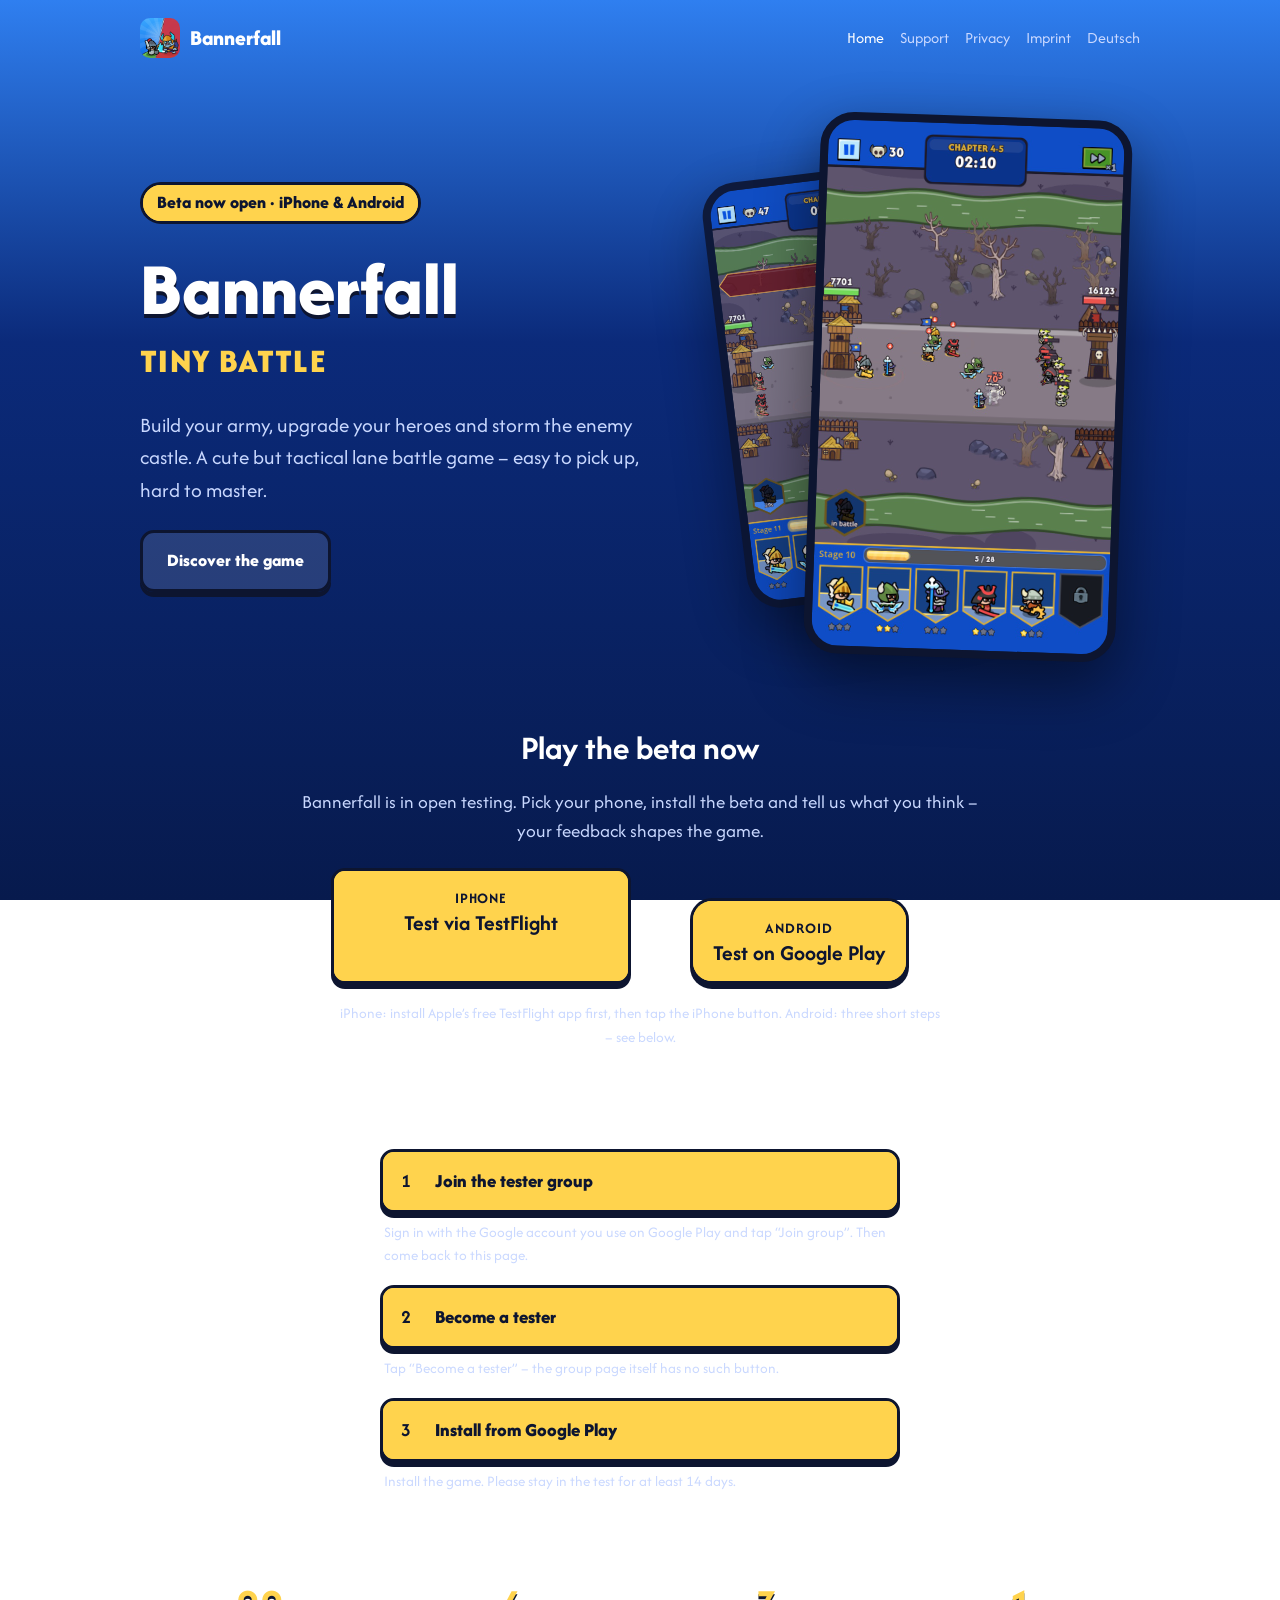
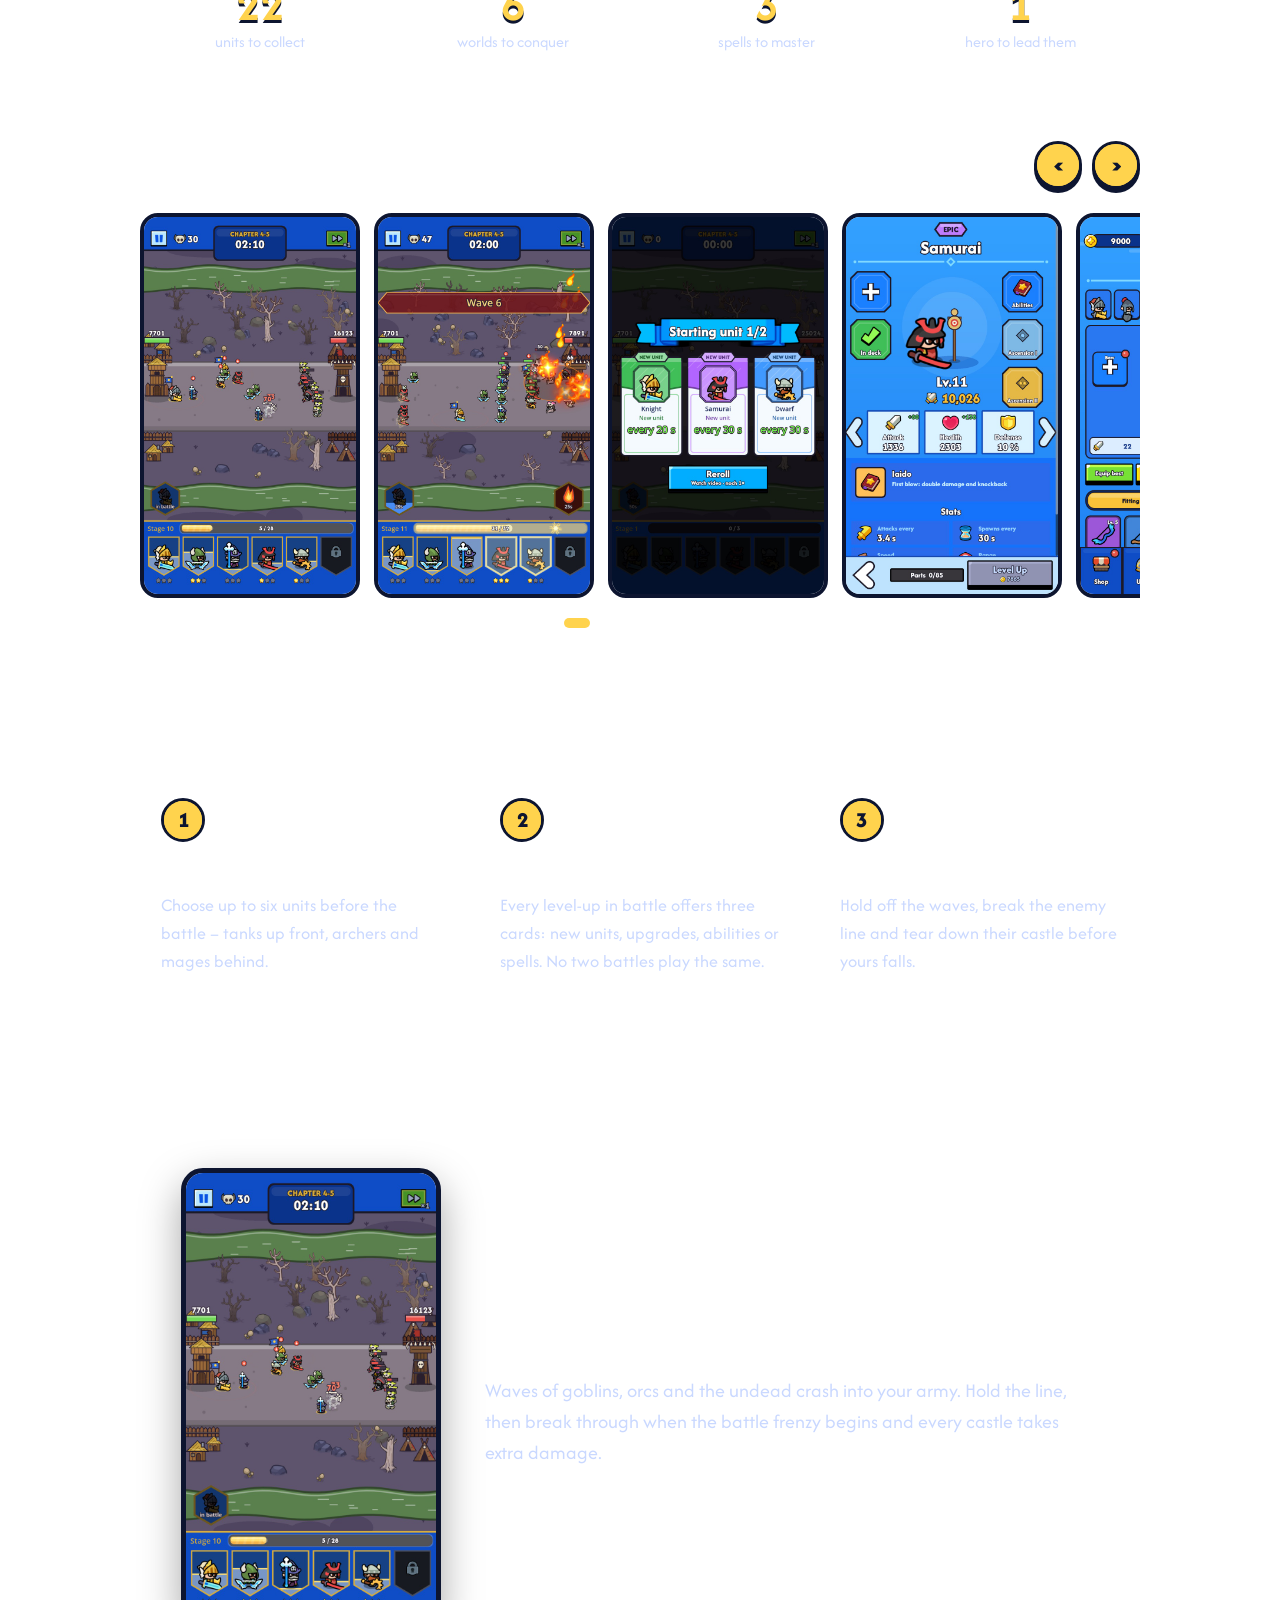
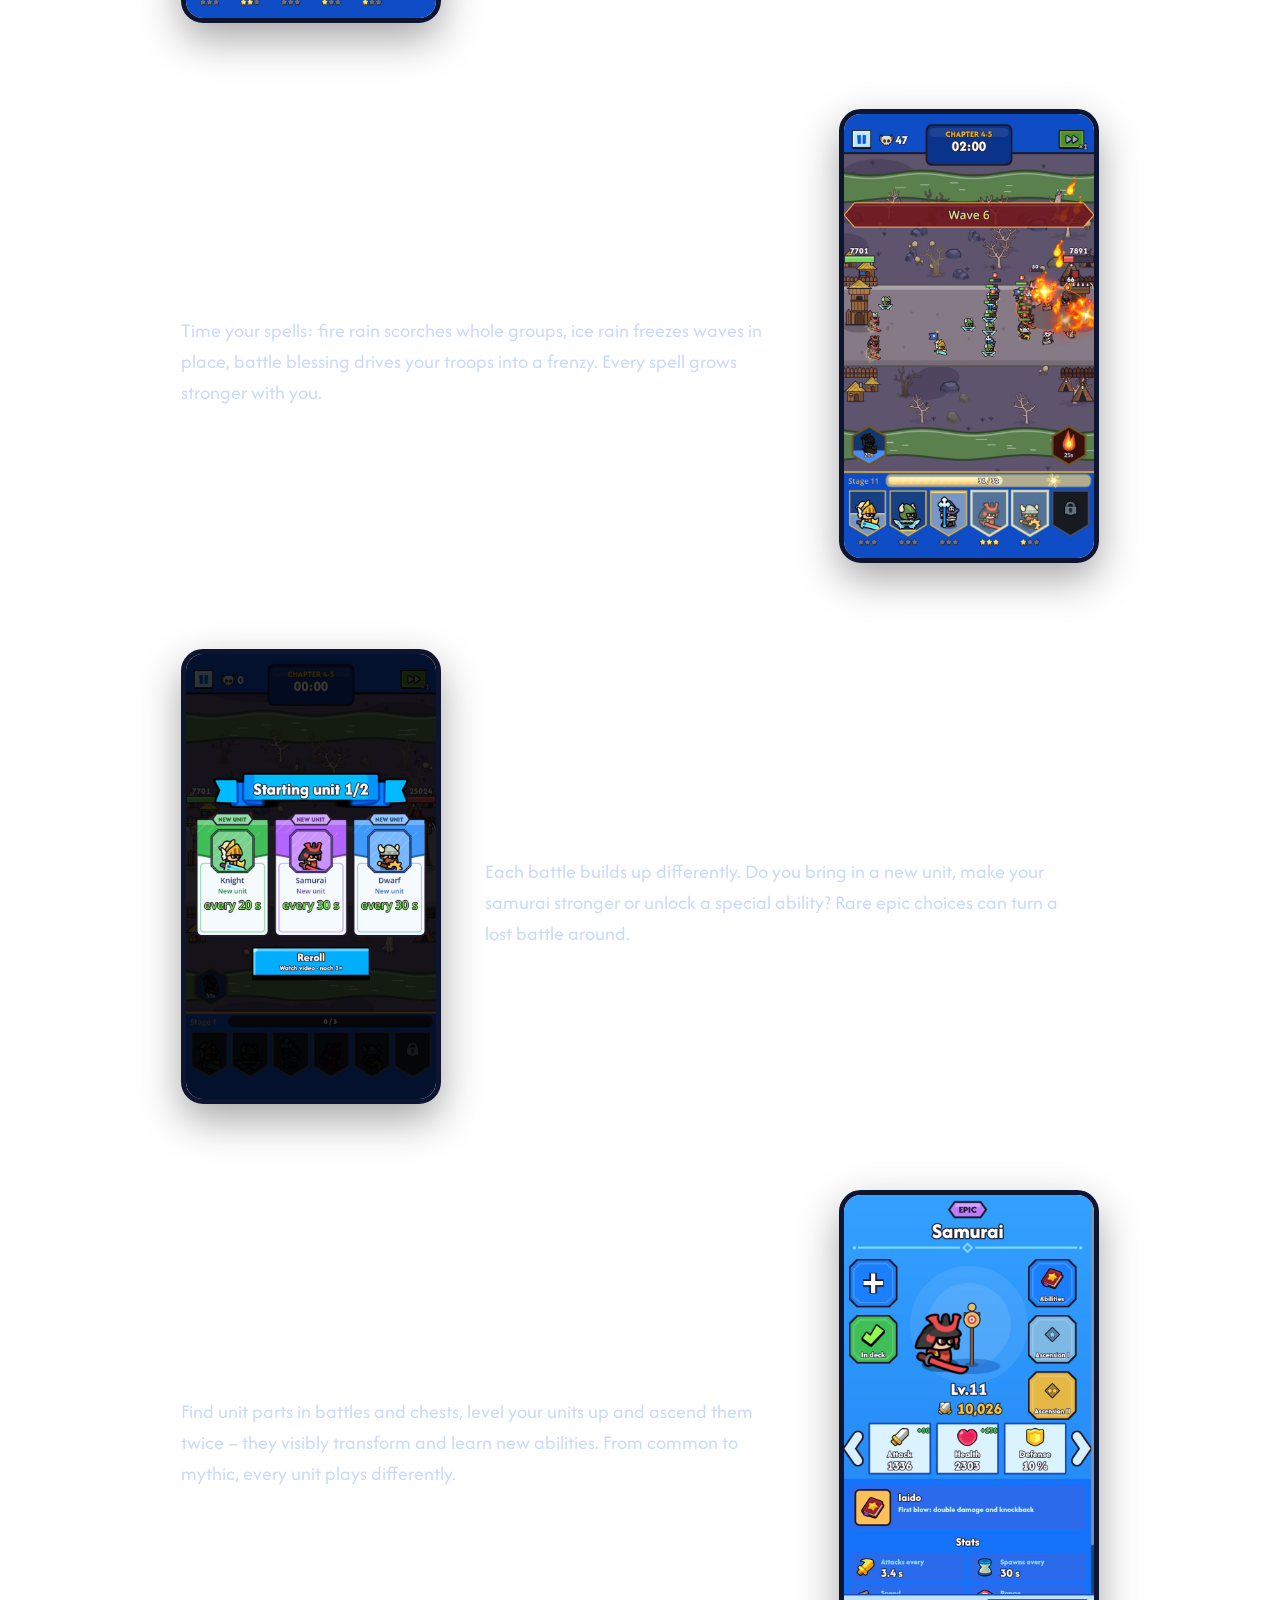
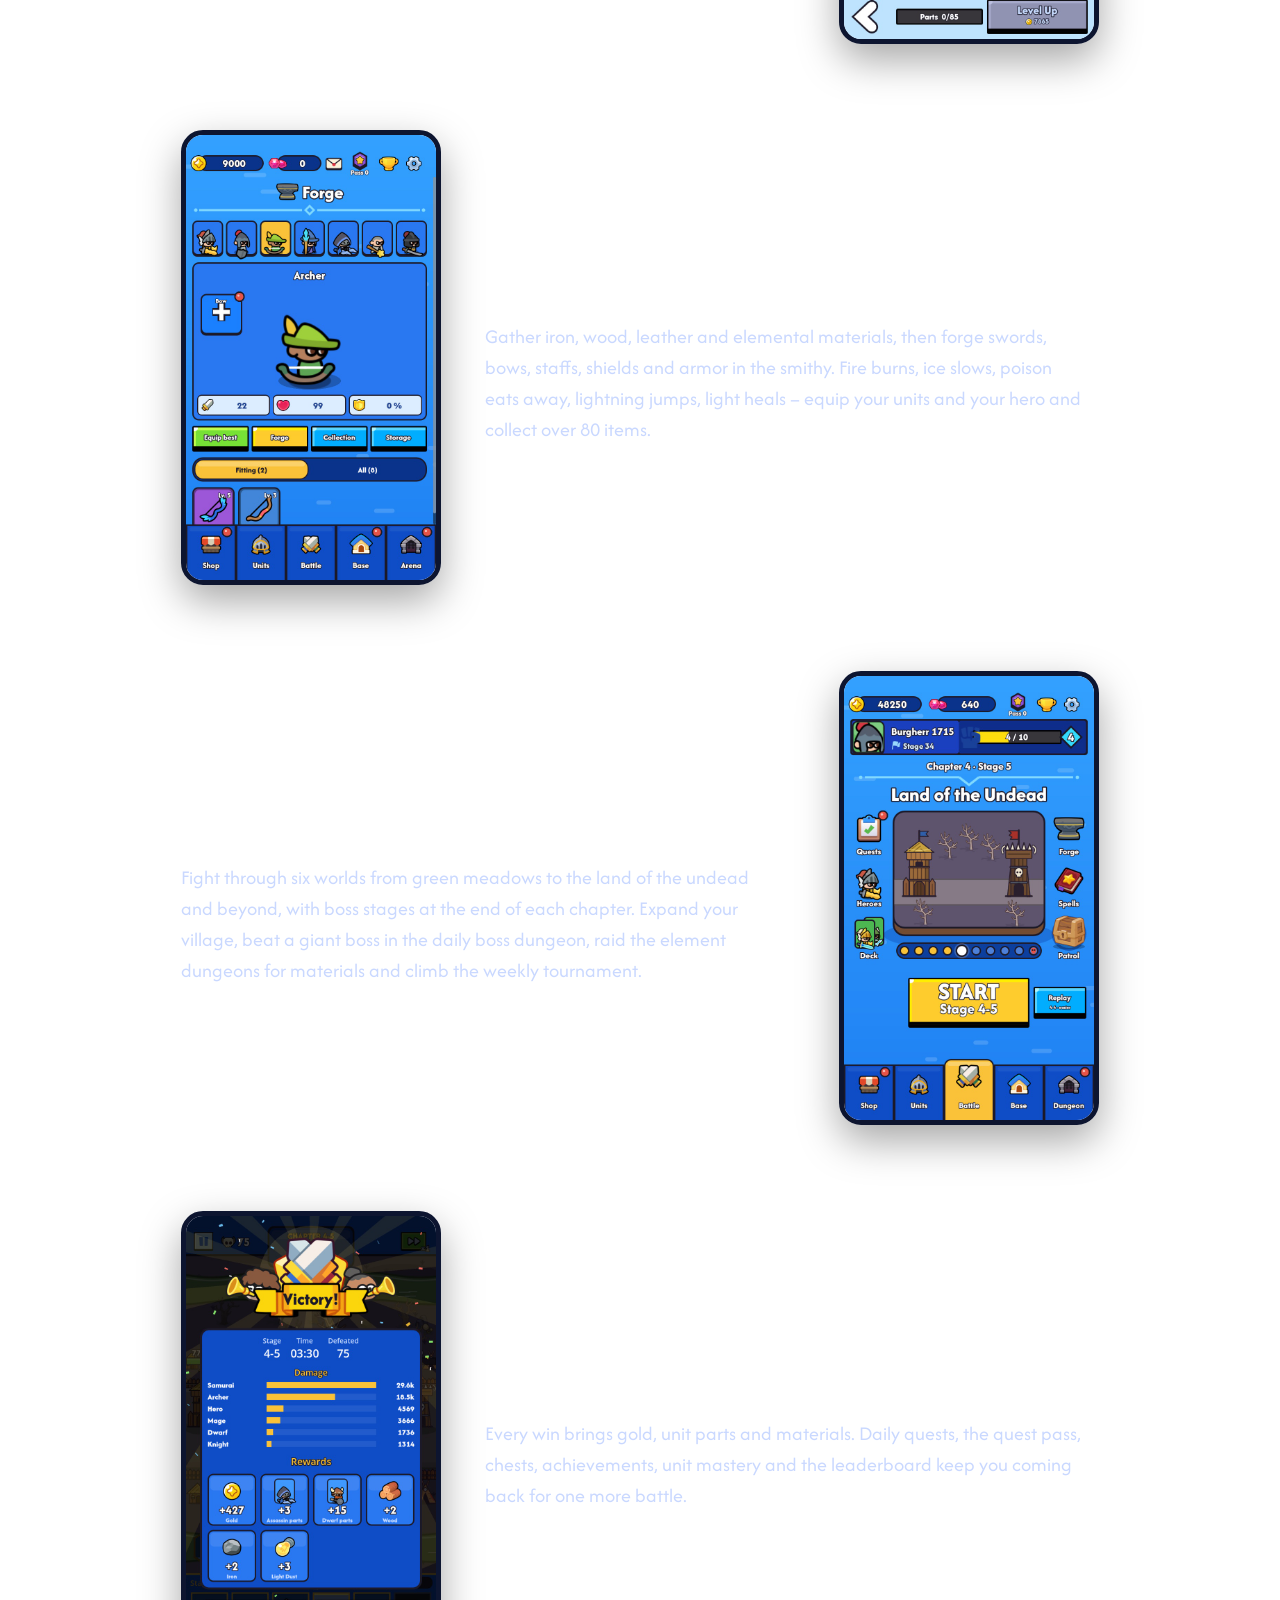
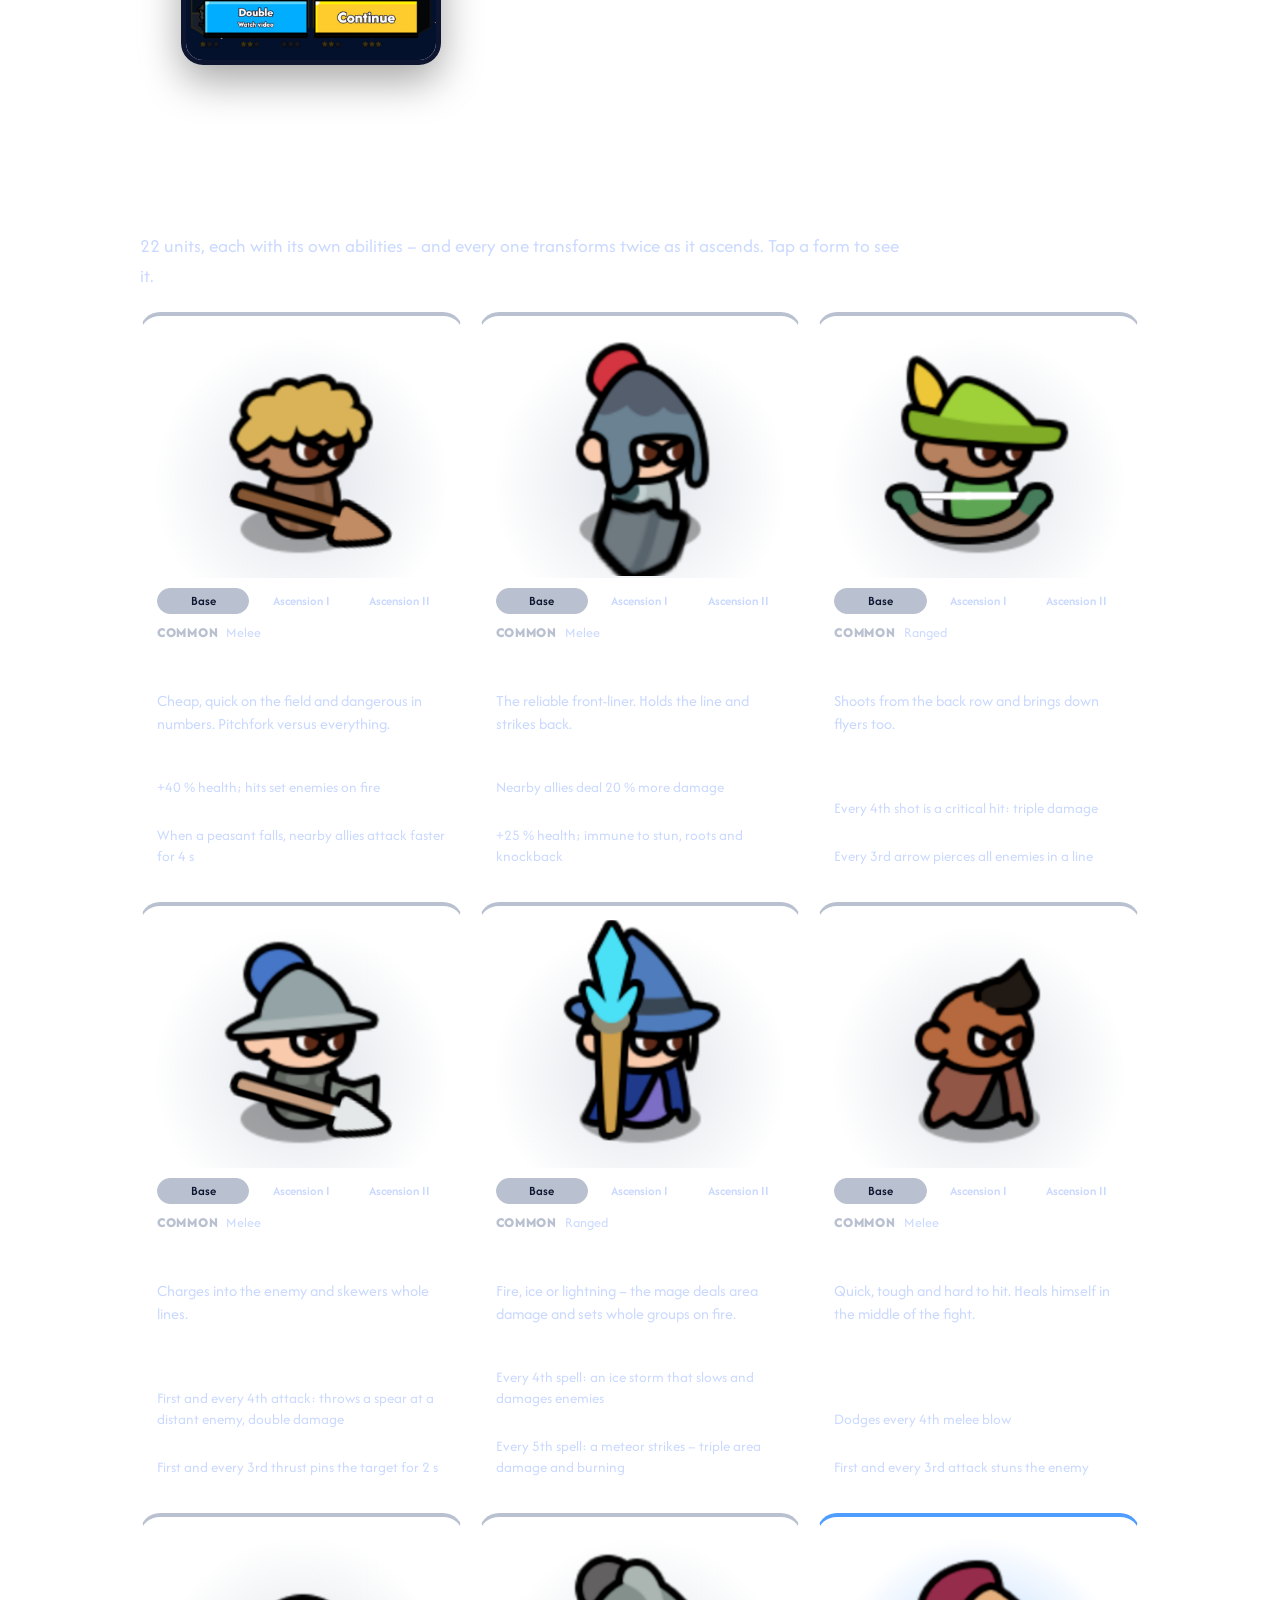
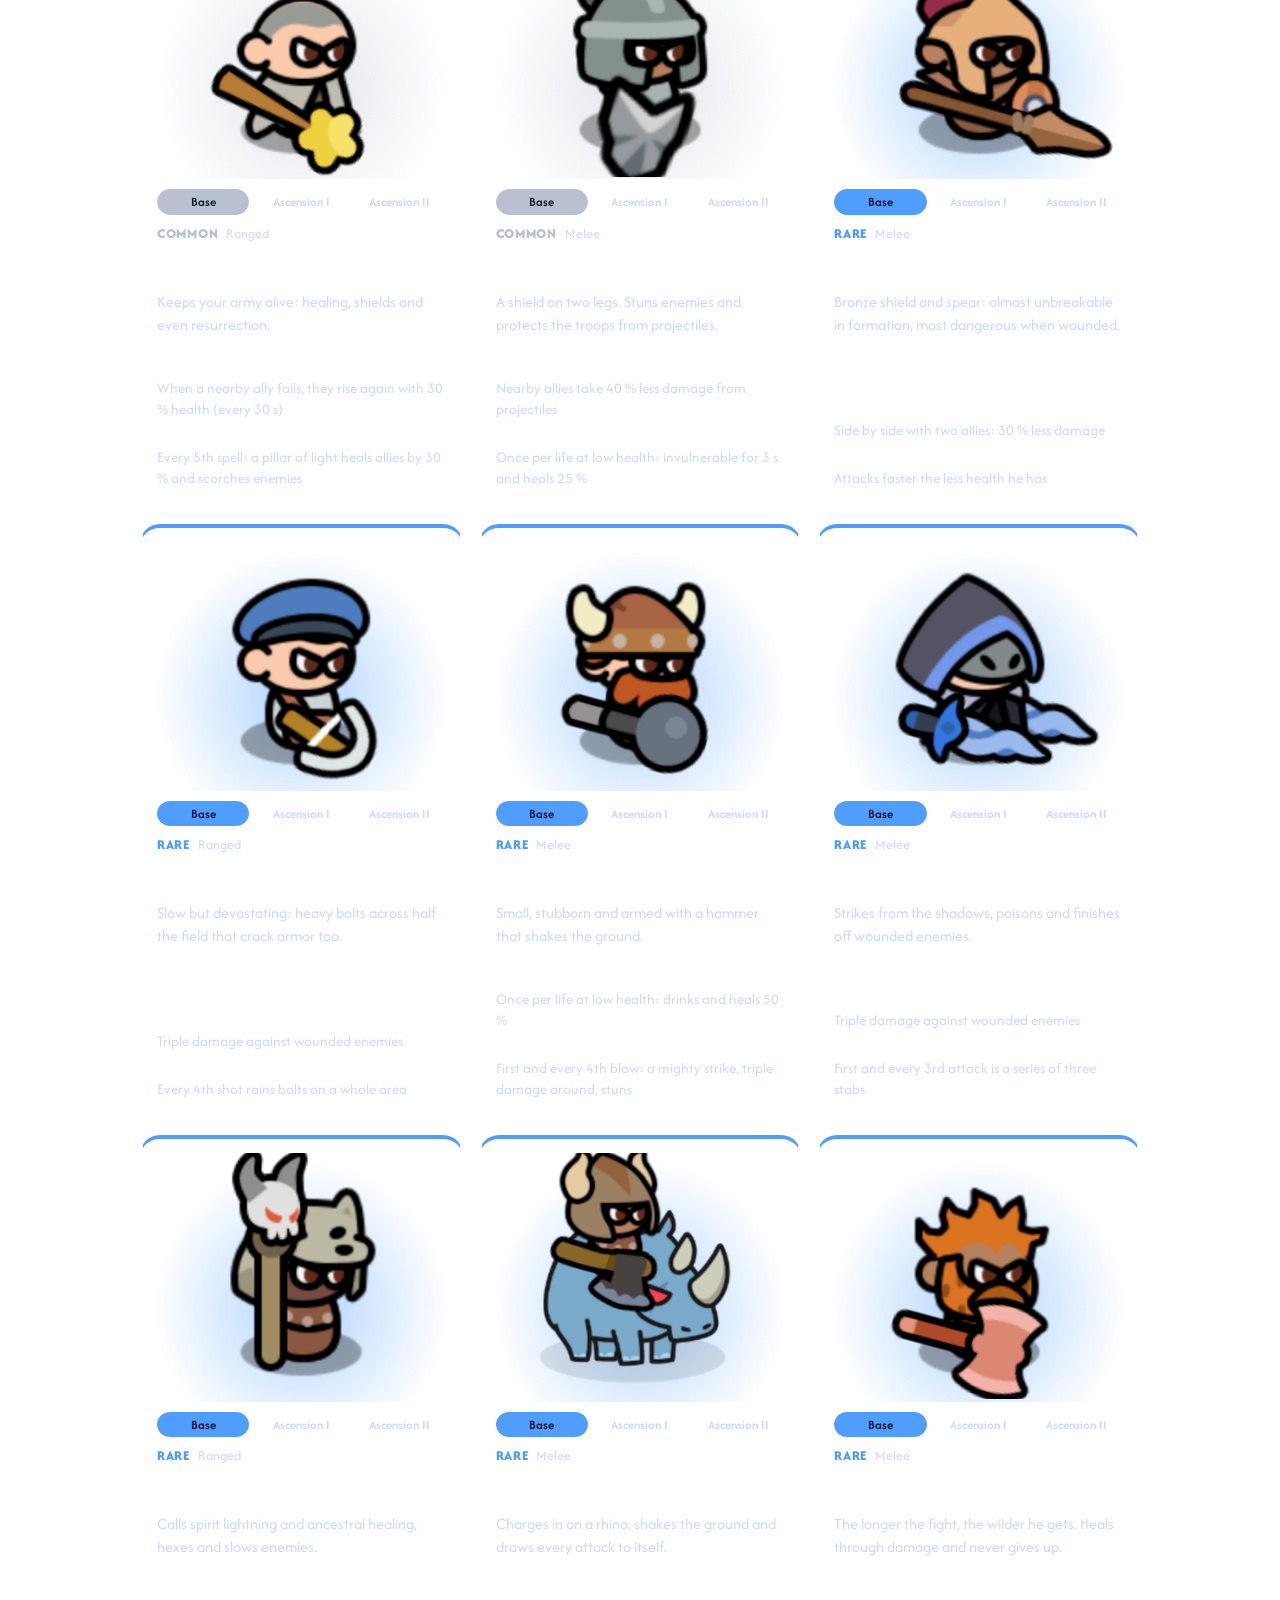
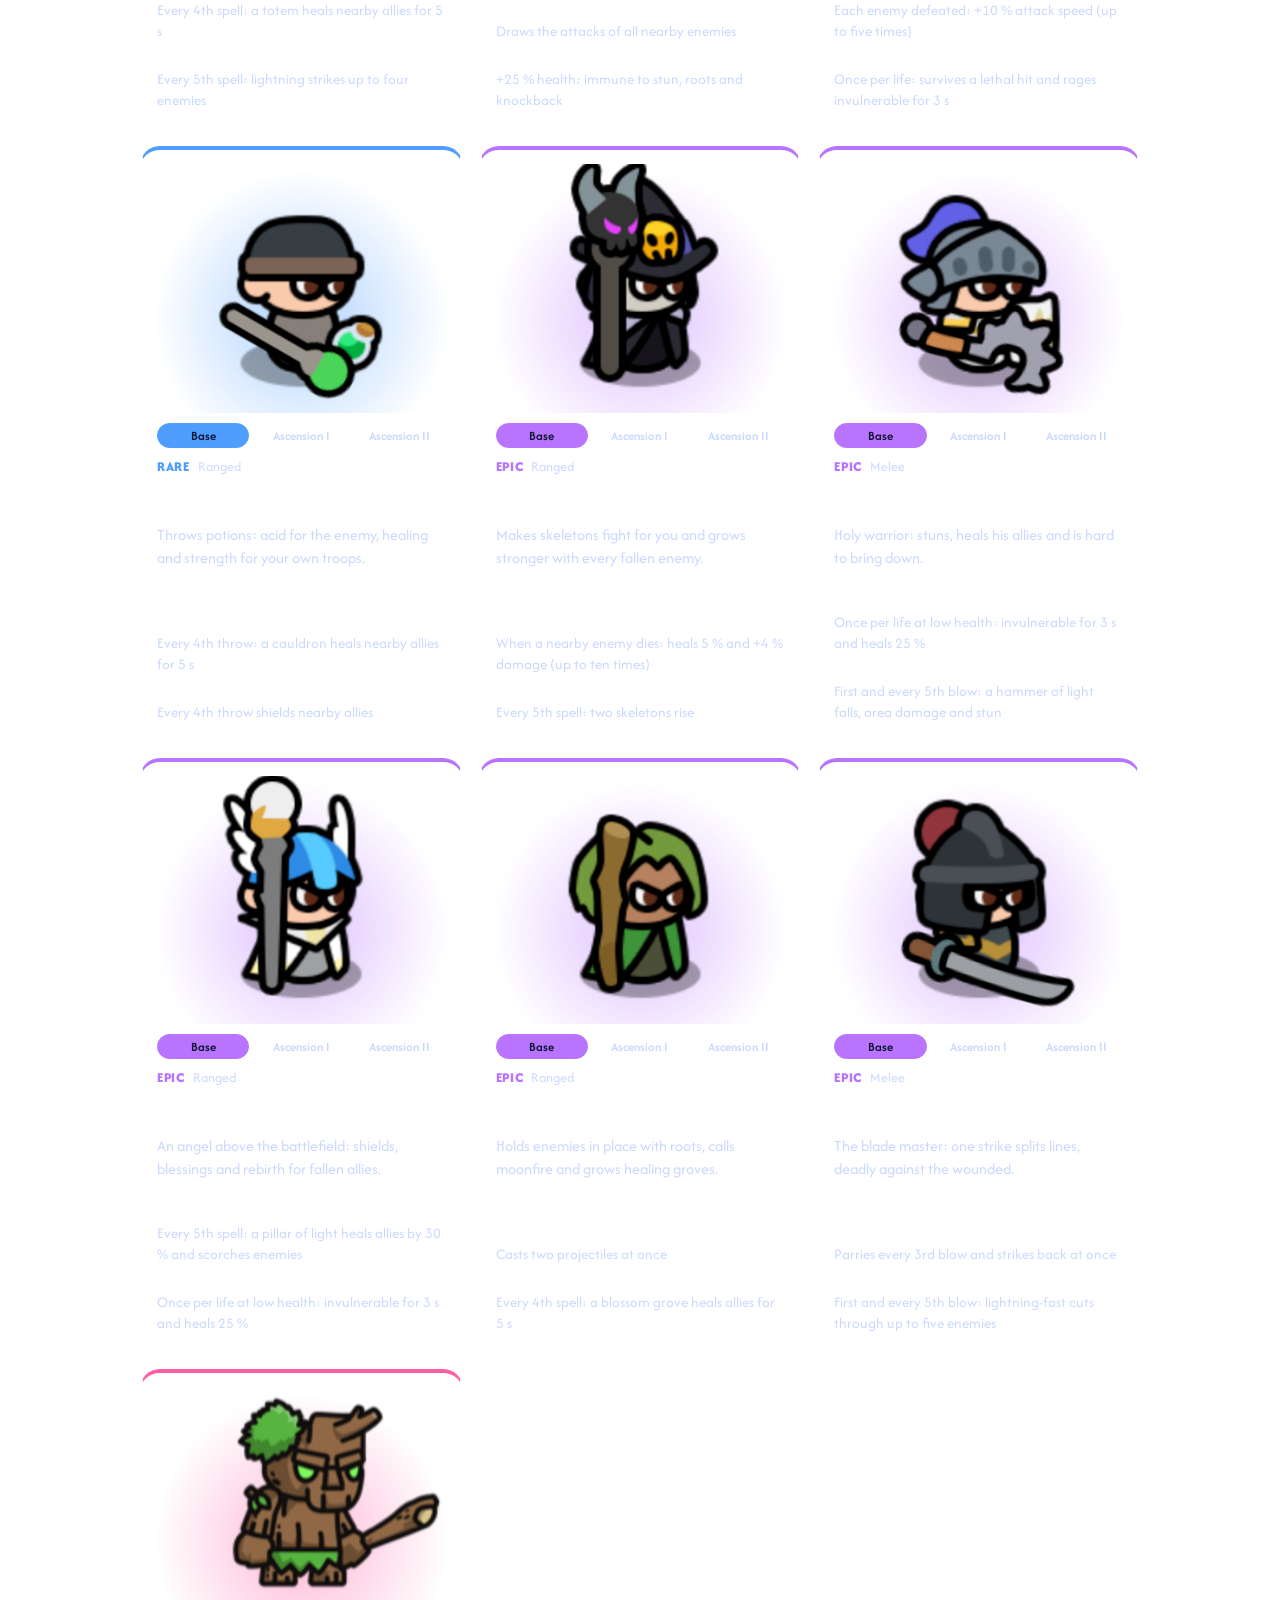
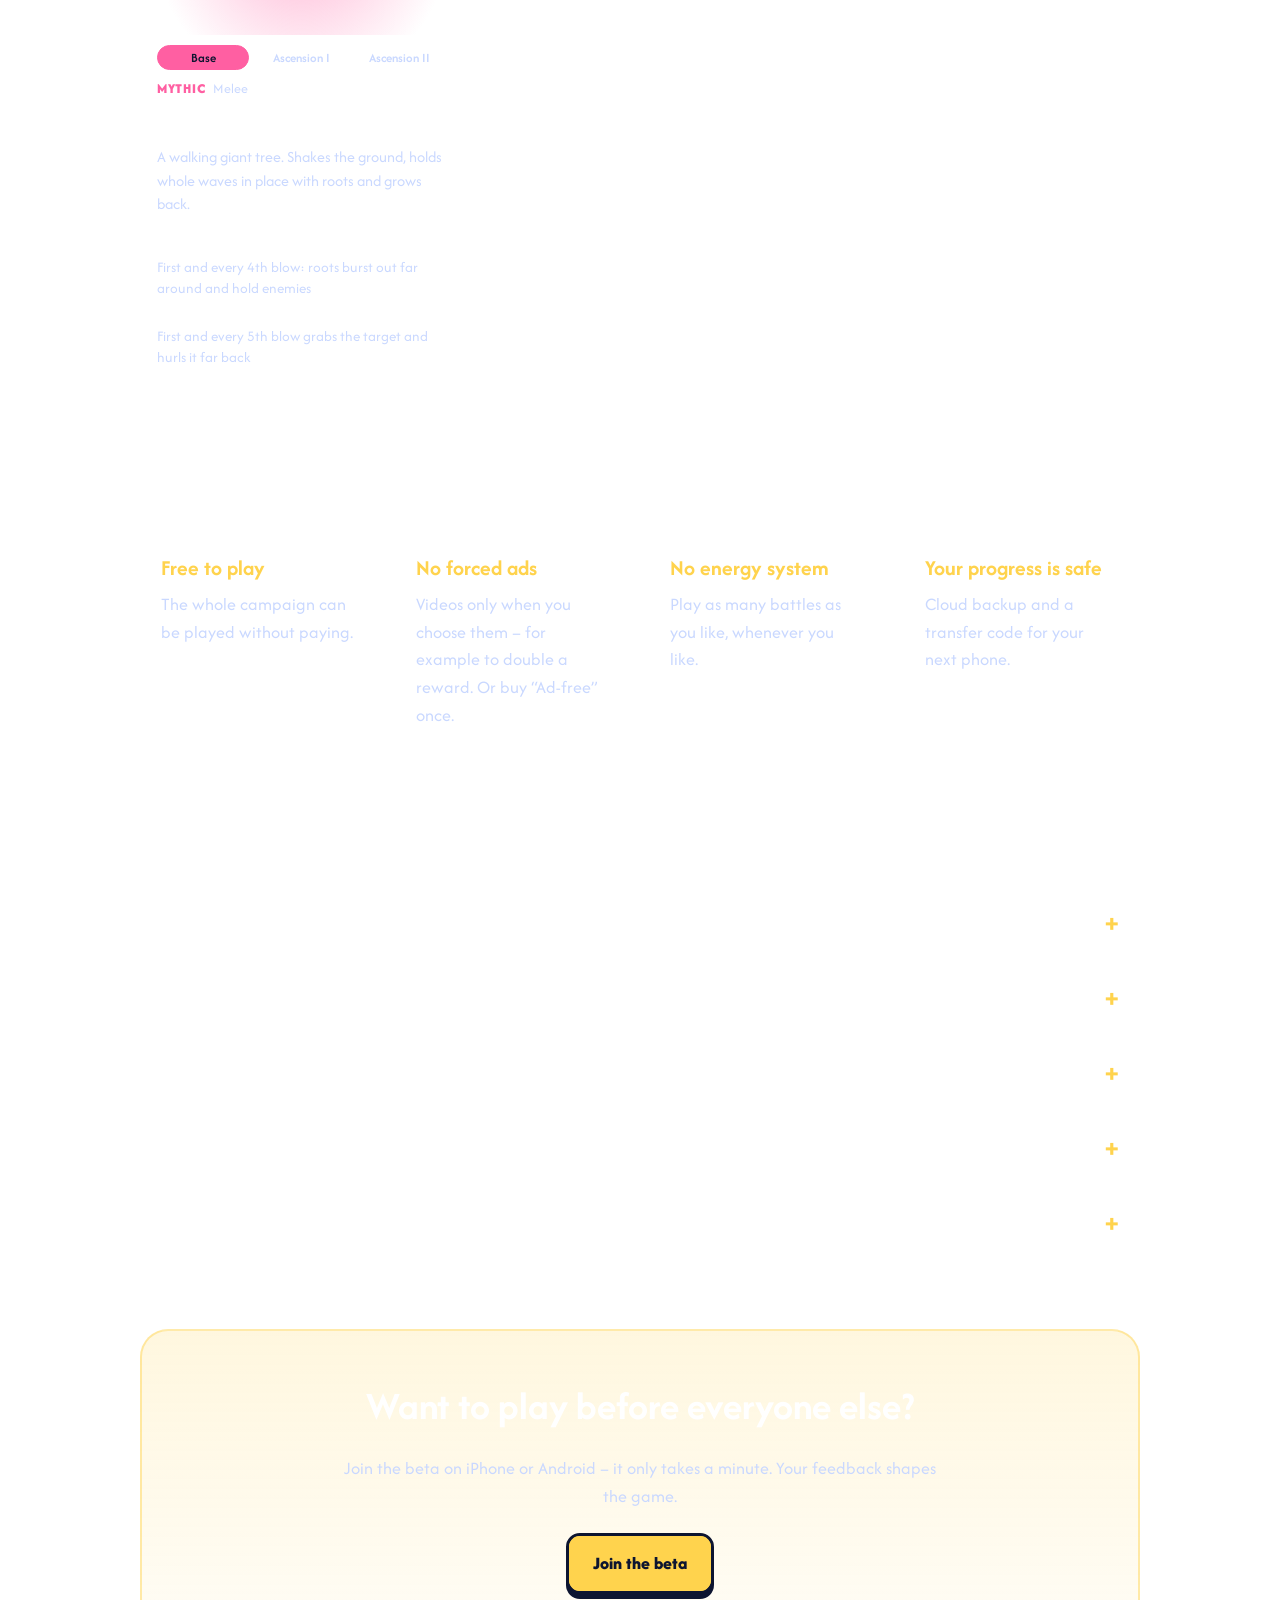
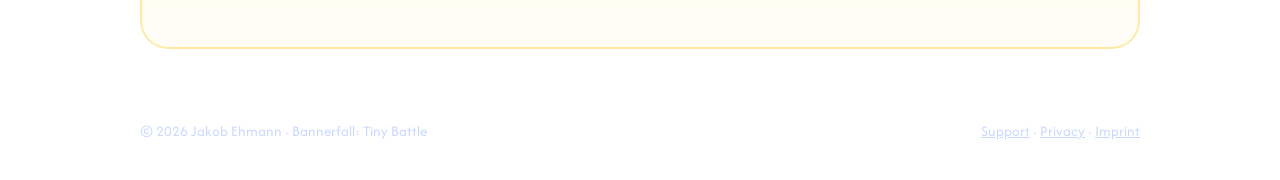
==== commit 44662dba: "Beta: Android als drei nummerierte Schritte mit eigenen Knöpfen (Gruppe, Tester werden, Play Store) " ====
--- a/index.html
+++ b/index.html
@@ -13,7 +13,7 @@
 <link rel="preconnect" href="https://fonts.googleapis.com">
 <link rel="preconnect" href="https://fonts.gstatic.com" crossorigin>
 <link href="https://fonts.googleapis.com/css2?family=Afacad+Flux:wght@400;600;800&display=swap" rel="stylesheet">
-<link rel="stylesheet" href="style.css?v=1b726d74">
+<link rel="stylesheet" href="style.css?v=6d31022d">
 </head>
 <body>
 <div class="wrap">
@@ -36,7 +36,7 @@
 <div class="phone"><img src="img/en/battle.jpg" alt="Bannerfall" width="720" height="1280"></div>
 </div>
 </section>
-<section class="beta" id="beta"><h2>Play the beta now</h2><p class="section-lead">Bannerfall is in open testing. Pick your phone, install the beta and tell us what you think – your feedback shapes the game.</p><div class="beta-btns"><a class="btn gold store ios" href="https://testflight.apple.com/join/FJttqMWU"><img class="face" src="img/ui/gold.png" alt="" aria-hidden="true"><span class="ink"><small>iPhone</small><b>Test via TestFlight</b></span></a><a class="btn gold store android" href="https://groups.google.com/g/bannerfall-tester"><img class="face" src="img/ui/gold.png" alt="" aria-hidden="true"><span class="ink"><small>Android</small><b>Test on Google Play</b></span></a></div><p class="beta-note">iPhone: install Apple’s free TestFlight app first. Android: join the tester group, then open <a href='https://play.google.com/apps/testing/de.jakobehmann.bannerfall'>this link</a>, tap “Become a tester” and install from Google Play – please stay in the test for at least 14 days.</p></section>
+<section class="beta" id="beta"><h2>Play the beta now</h2><p class="section-lead">Bannerfall is in open testing. Pick your phone, install the beta and tell us what you think – your feedback shapes the game.</p><div class="beta-btns"><a class="btn gold store ios" href="https://testflight.apple.com/join/FJttqMWU"><img class="face" src="img/ui/gold.png" alt="" aria-hidden="true"><span class="ink"><small>iPhone</small><b>Test via TestFlight</b></span></a><a class="btn gold store android" href="#android"><img class="face" src="img/ui/gold.png" alt="" aria-hidden="true"><span class="ink"><small>Android</small><b>Test on Google Play</b></span></a></div><p class="beta-note">iPhone: install Apple’s free TestFlight app first, then tap the iPhone button. Android: three short steps – see below.</p><div class="android" id="android"><h3>Android in 3 steps</h3><ol class="asteps"><li><a class="btn gold" href="https://groups.google.com/g/bannerfall-tester" target="_blank" rel="noopener"><img class="face" src="img/ui/gold.png" alt="" aria-hidden="true"><span class="ink"><b>1</b> Join the tester group</span></a><p>Sign in with the Google account you use on Google Play and tap “Join group”. Then come back to this page.</p></li><li><a class="btn gold" href="https://play.google.com/apps/testing/de.jakobehmann.bannerfall" target="_blank" rel="noopener"><img class="face" src="img/ui/gold.png" alt="" aria-hidden="true"><span class="ink"><b>2</b> Become a tester</span></a><p>Tap “Become a tester” – the group page itself has no such button.</p></li><li><a class="btn gold" href="https://play.google.com/store/apps/details?id=de.jakobehmann.bannerfall" target="_blank" rel="noopener"><img class="face" src="img/ui/gold.png" alt="" aria-hidden="true"><span class="ink"><b>3</b> Install from Google Play</span></a><p>Install the game. Please stay in the test for at least 14 days.</p></li></ol></div></section>
 <section class="facts"><div class="fact"><b>22</b><span>units to collect</span></div><div class="fact"><b>6</b><span>worlds to conquer</span></div><div class="fact"><b>3</b><span>spells to master</span></div><div class="fact"><b>1</b><span>hero to lead them</span></div></section>
 <section class="slider"><div class="slider-head"><h2>Screenshots</h2><div class="arrows"><button type="button" class="arrow" data-dir="-1" aria-label="Previous"><img class="face" src="img/ui/gold.png" alt="" aria-hidden="true"><span class="ink">‹</span></button><button type="button" class="arrow" data-dir="1" aria-label="Next"><img class="face" src="img/ui/gold.png" alt="" aria-hidden="true"><span class="ink">›</span></button></div></div><div class="gallery"><img src="img/en/battle.jpg" alt="Bannerfall" loading="lazy" width="720" height="1280"><img src="img/en/spell.jpg" alt="Bannerfall" loading="lazy" width="720" height="1280"><img src="img/en/cards.jpg" alt="Bannerfall" loading="lazy" width="720" height="1280"><img src="img/en/unit.jpg" alt="Bannerfall" loading="lazy" width="720" height="1280"><img src="img/en/forge.jpg" alt="Bannerfall" loading="lazy" width="720" height="1280"><img src="img/en/units.jpg" alt="Bannerfall" loading="lazy" width="720" height="1280"><img src="img/en/home.jpg" alt="Bannerfall" loading="lazy" width="720" height="1280"><img src="img/en/victory.jpg" alt="Bannerfall" loading="lazy" width="720" height="1280"></div><div class="dots"><button type="button" class="dot on" aria-label="1"></button><button type="button" class="dot" aria-label="2"></button><button type="button" class="dot" aria-label="3"></button><button type="button" class="dot" aria-label="4"></button><button type="button" class="dot" aria-label="5"></button><button type="button" class="dot" aria-label="6"></button><button type="button" class="dot" aria-label="7"></button><button type="button" class="dot" aria-label="8"></button></div></section>
 <section><h2>How a battle works</h2><ol class="steps"><li class="step"><span class="num"><img class="face" src="img/ui/gold.png" alt="" aria-hidden="true"><span class="ink">1</span></span><h3>Pick your deck</h3><p>Choose up to six units before the battle – tanks up front, archers and mages behind.</p></li><li class="step"><span class="num"><img class="face" src="img/ui/gold.png" alt="" aria-hidden="true"><span class="ink">2</span></span><h3>Choose your cards</h3><p>Every level-up in battle offers three cards: new units, upgrades, abilities or spells. No two battles play the same.</p></li><li class="step"><span class="num"><img class="face" src="img/ui/gold.png" alt="" aria-hidden="true"><span class="ink">3</span></span><h3>Storm the castle</h3><p>Hold off the waves, break the enemy line and tear down their castle before yours falls.</p></li></ol></section>
--- a/style.css
+++ b/style.css
@@ -451,3 +451,12 @@
 @media (max-width: 640px) {
   .beta-btns { grid-template-columns: 1fr; }
 }
+
+/* Android-Beta: drei nummerierte Schritte (Gruppe, Tester werden, Play Store) */
+.android { max-width: 560px; margin: 30px auto 0; padding: 22px 20px 8px; border-radius: 22px; background: rgba(255, 255, 255, 0.08); text-align: left; }
+.android h3 { text-align: center; margin: 0 0 16px; }
+.asteps { list-style: none; margin: 0; padding: 0; }
+.asteps li { margin-bottom: 18px; }
+.asteps .btn { display: block; text-align: left; padding: 14px 18px; font-size: 19px; }
+.asteps .btn b { display: inline-block; min-width: 1.6em; }
+.asteps p { margin: 8px 4px 0; color: var(--muted); font-size: 15px; }
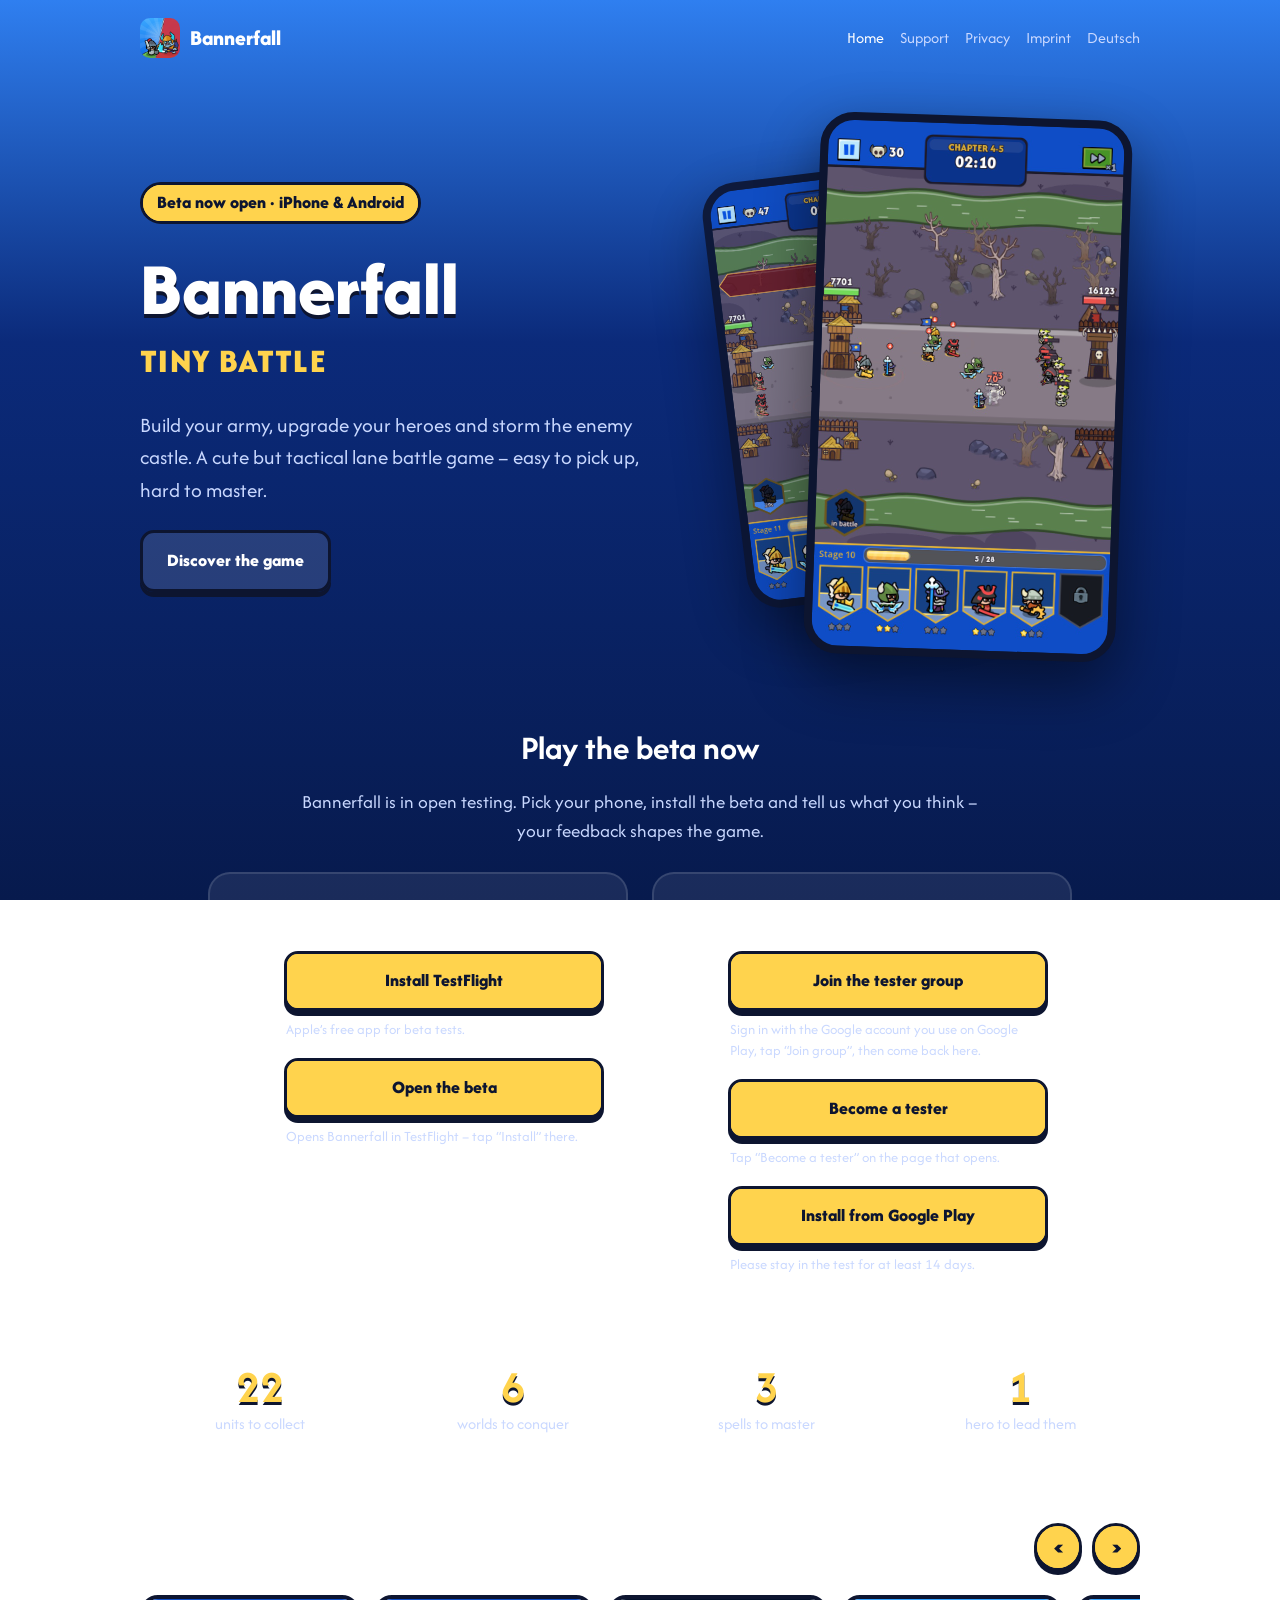
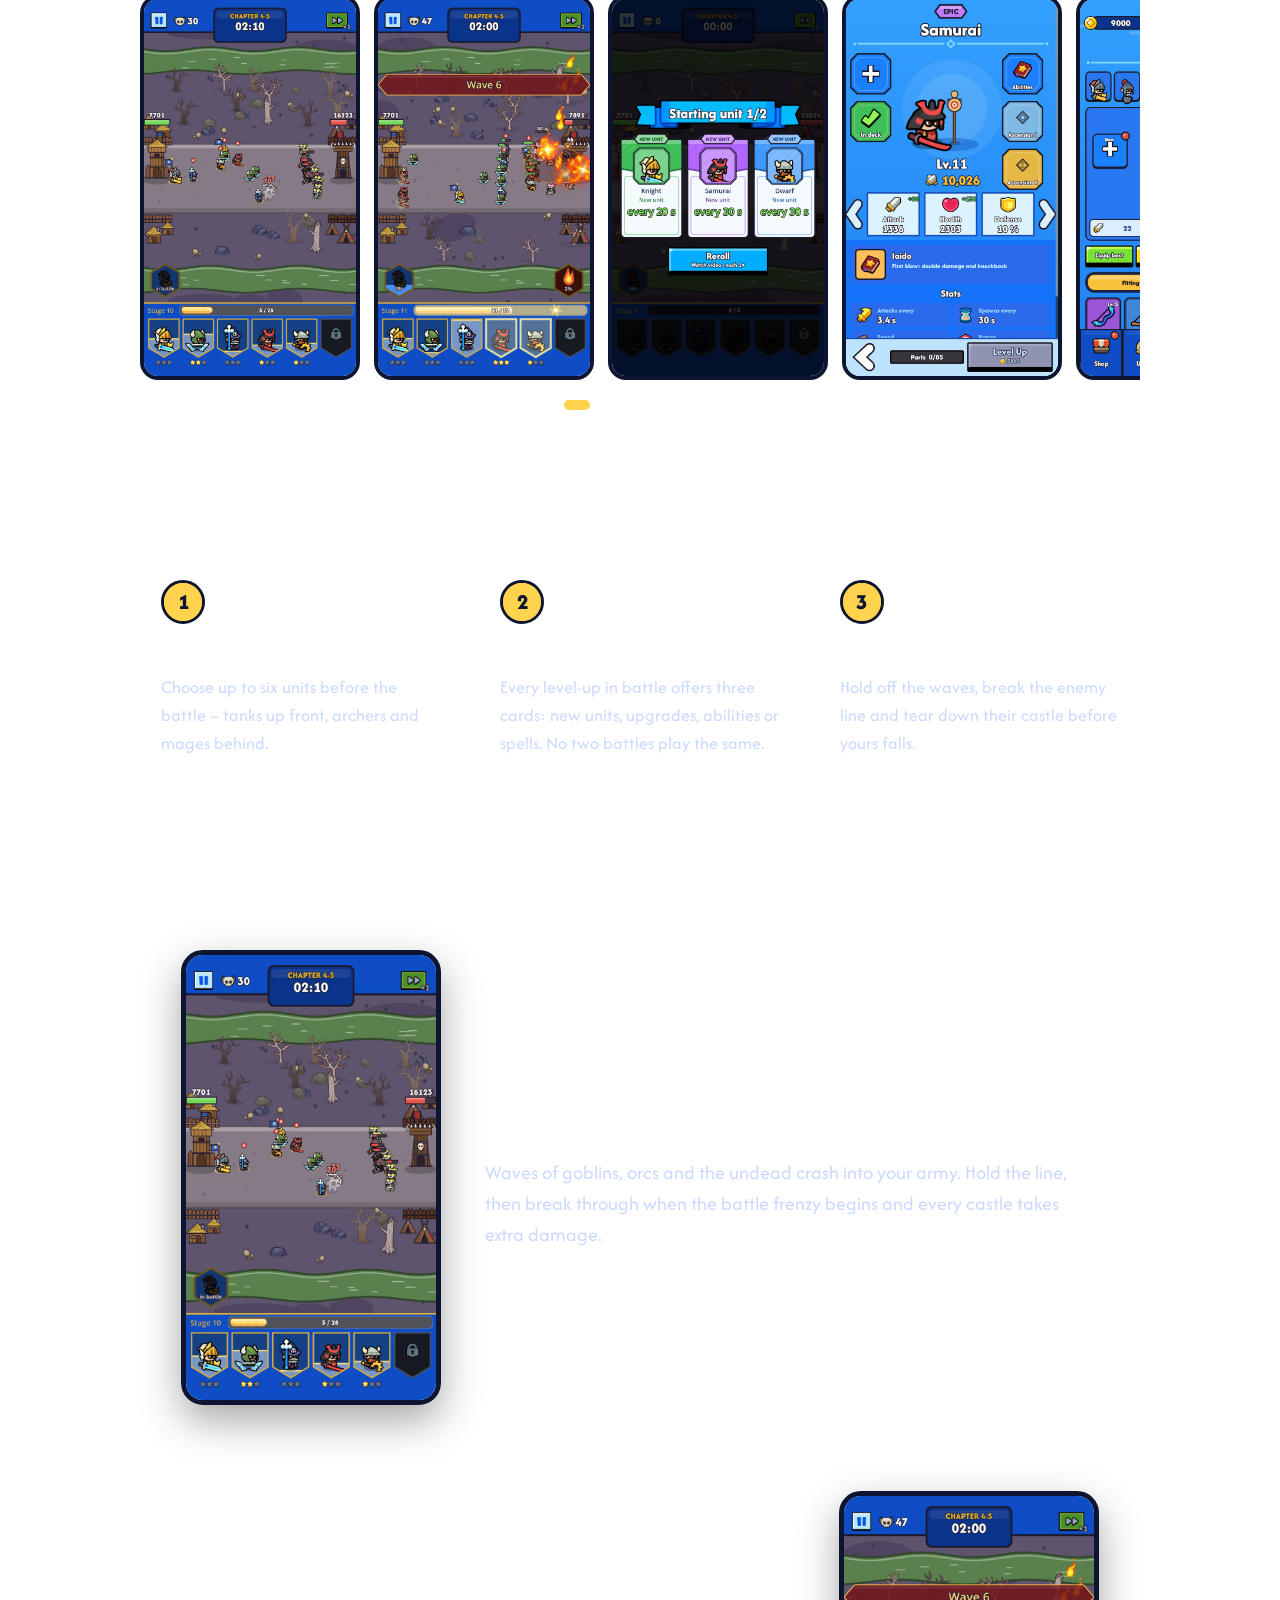
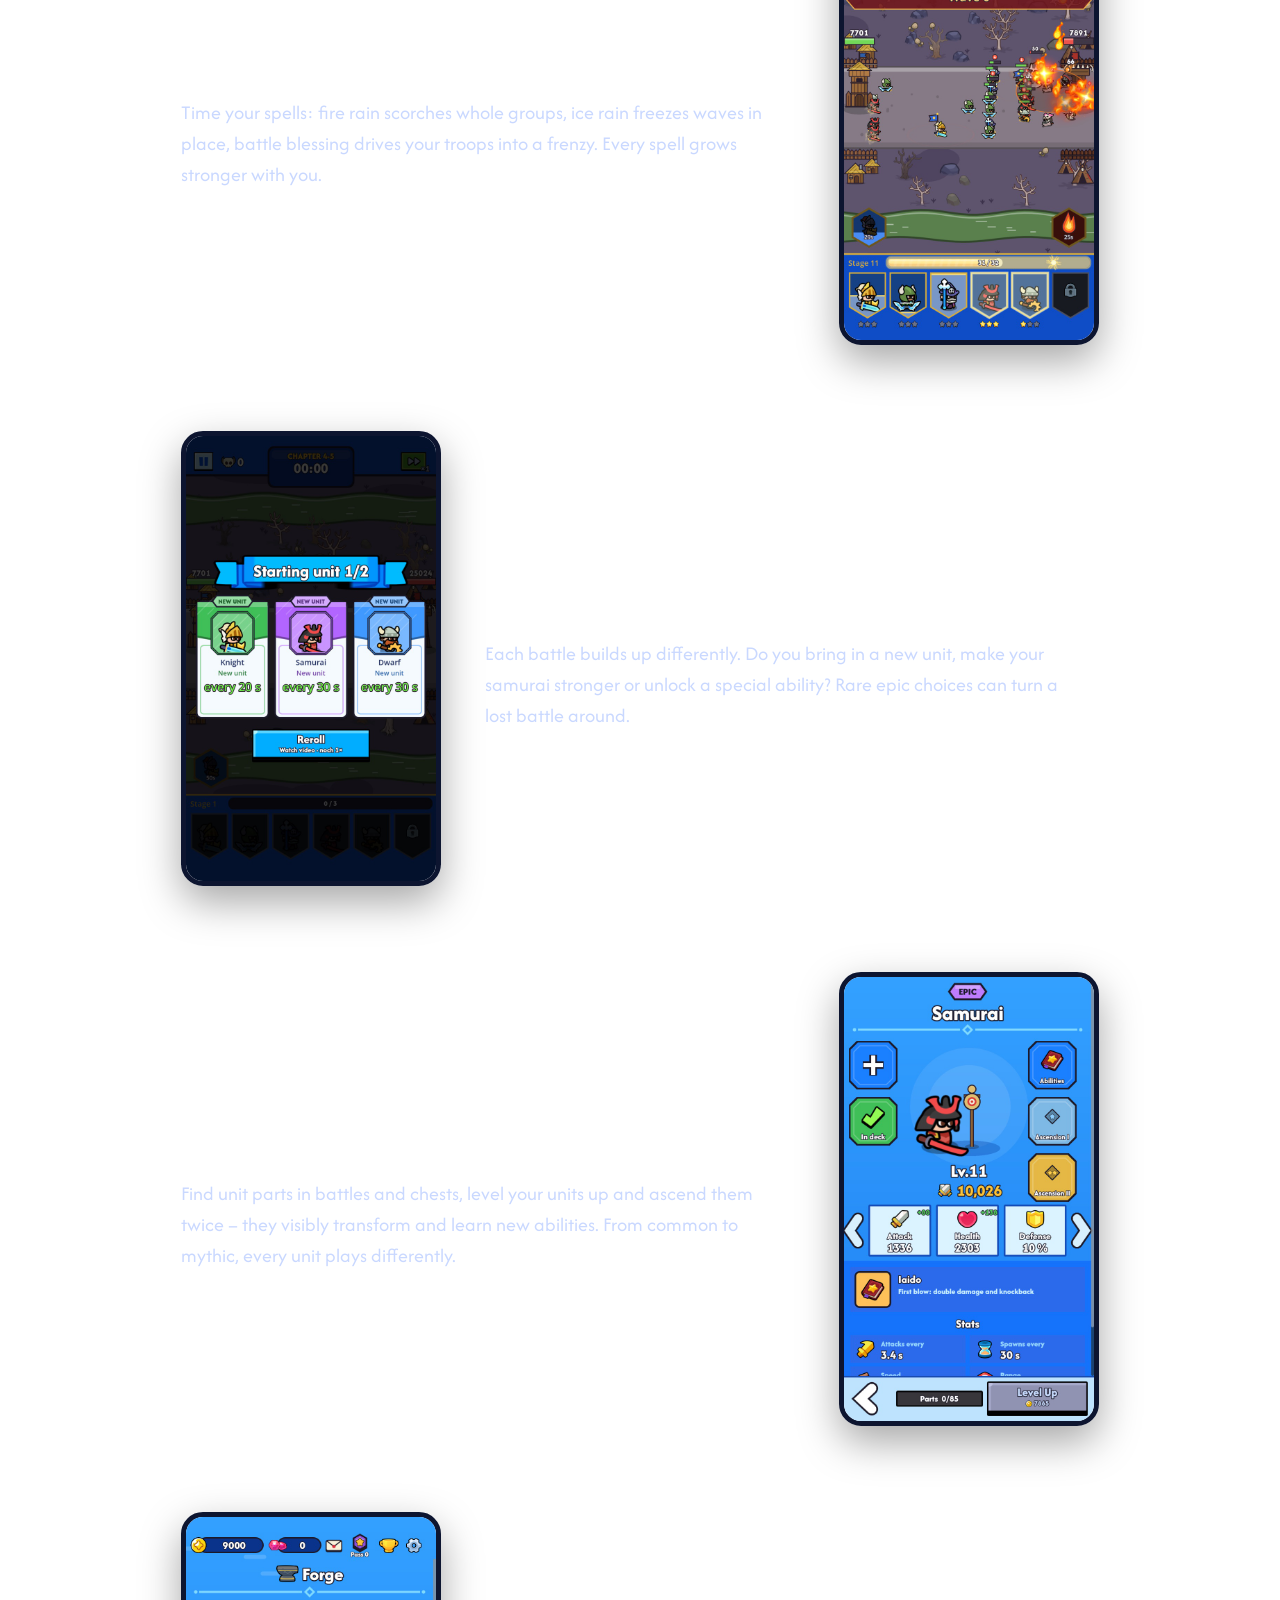
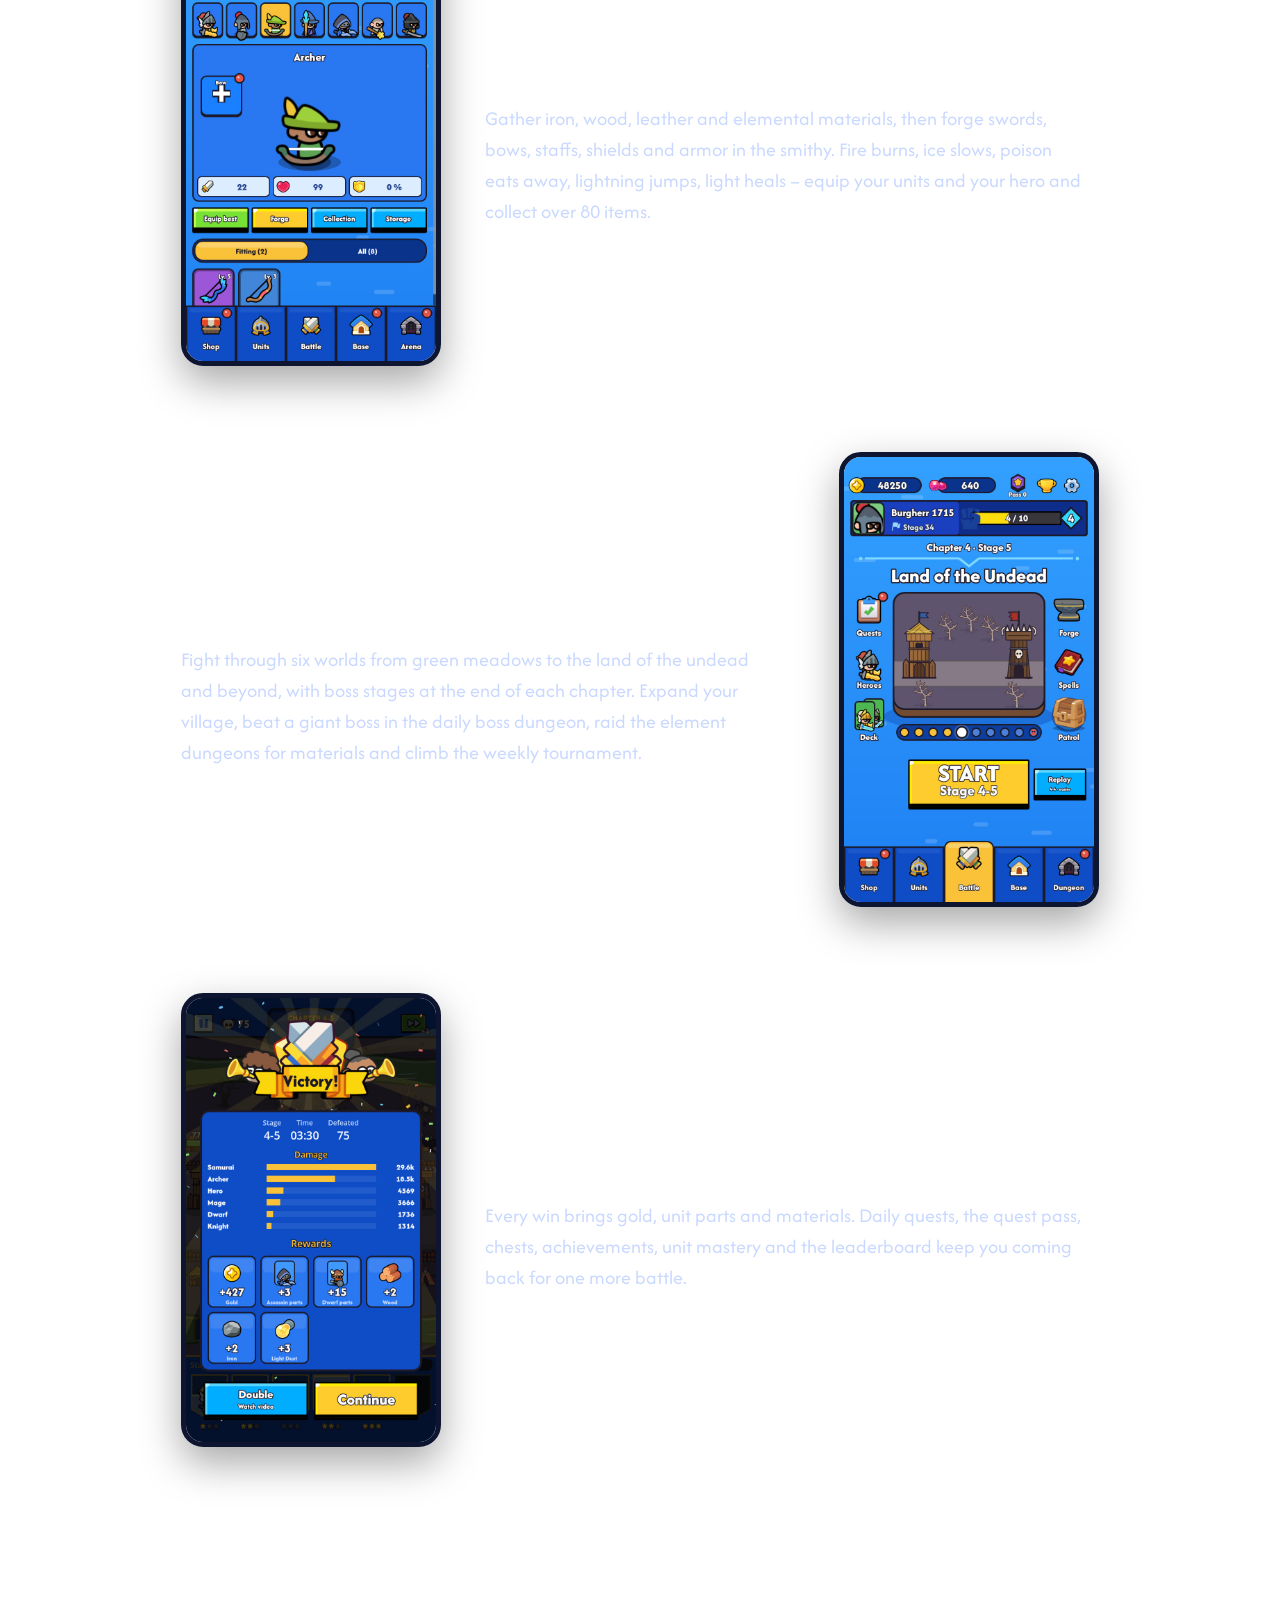
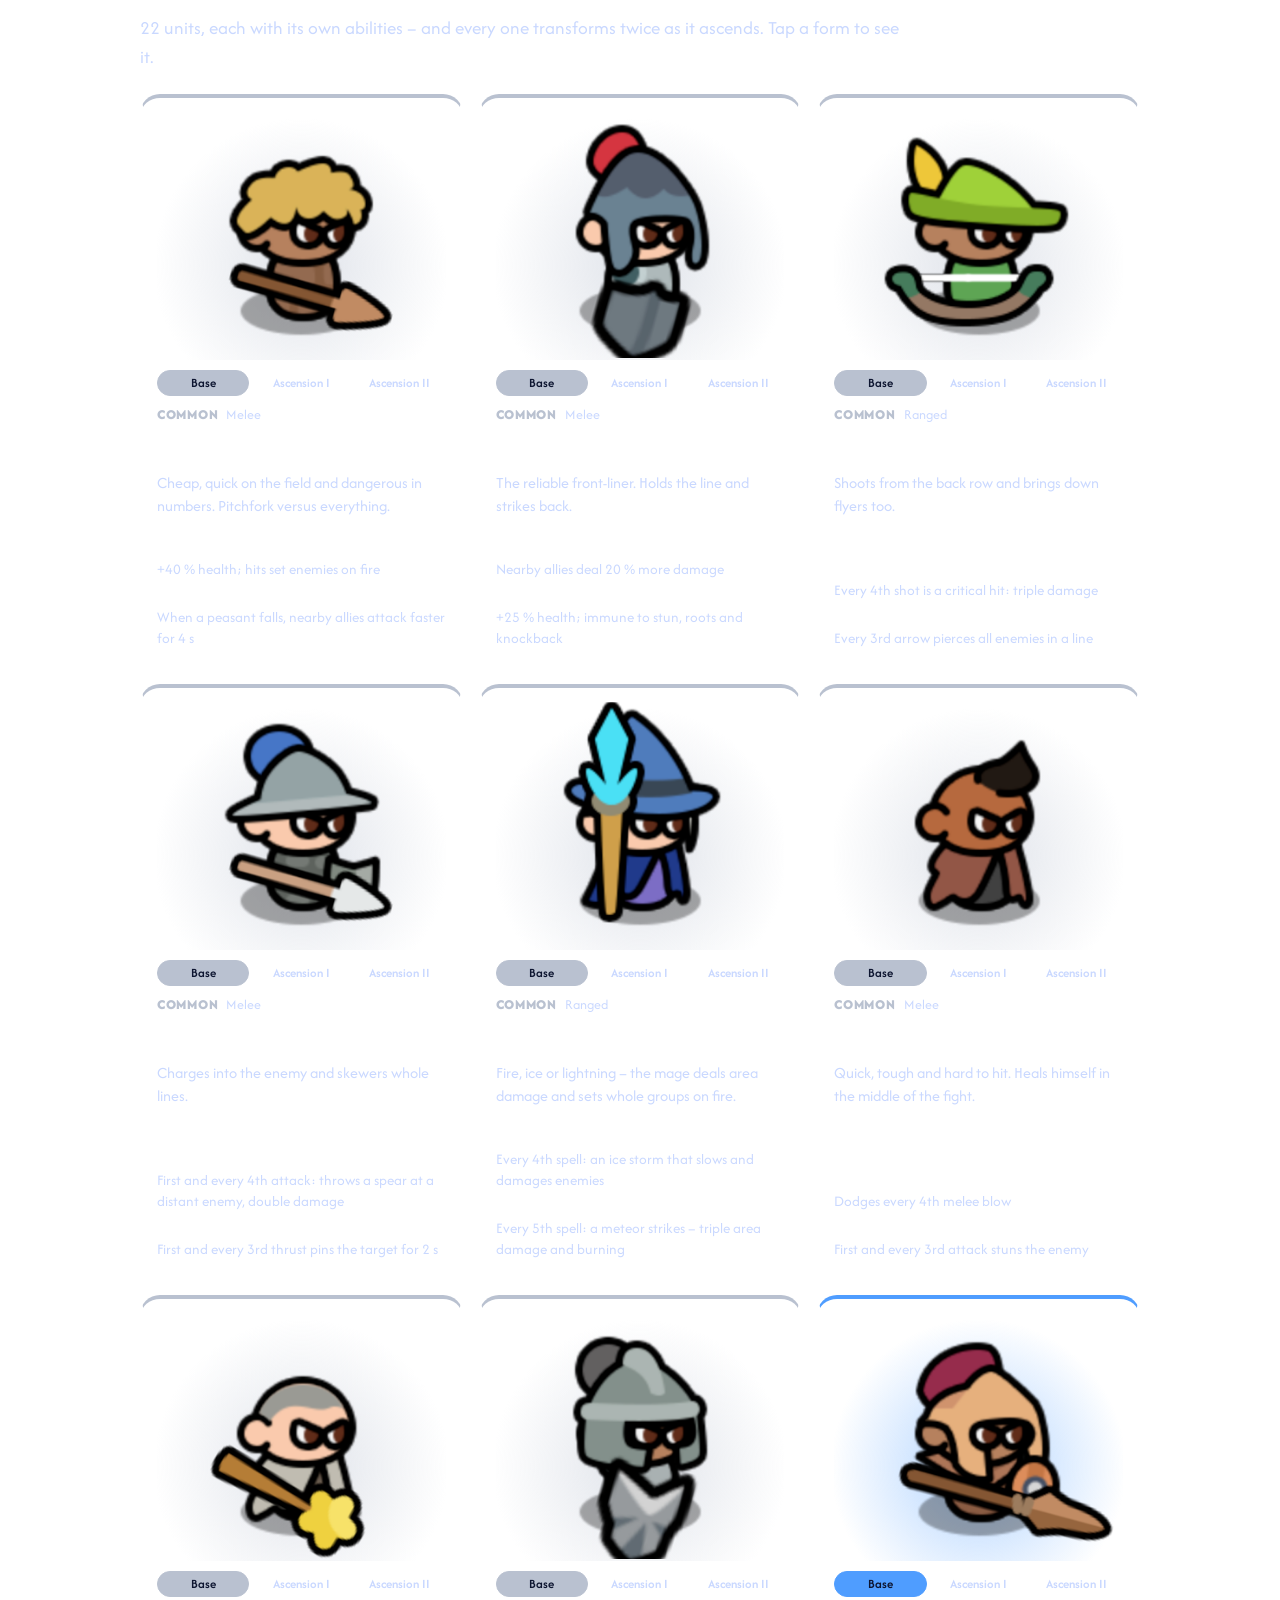
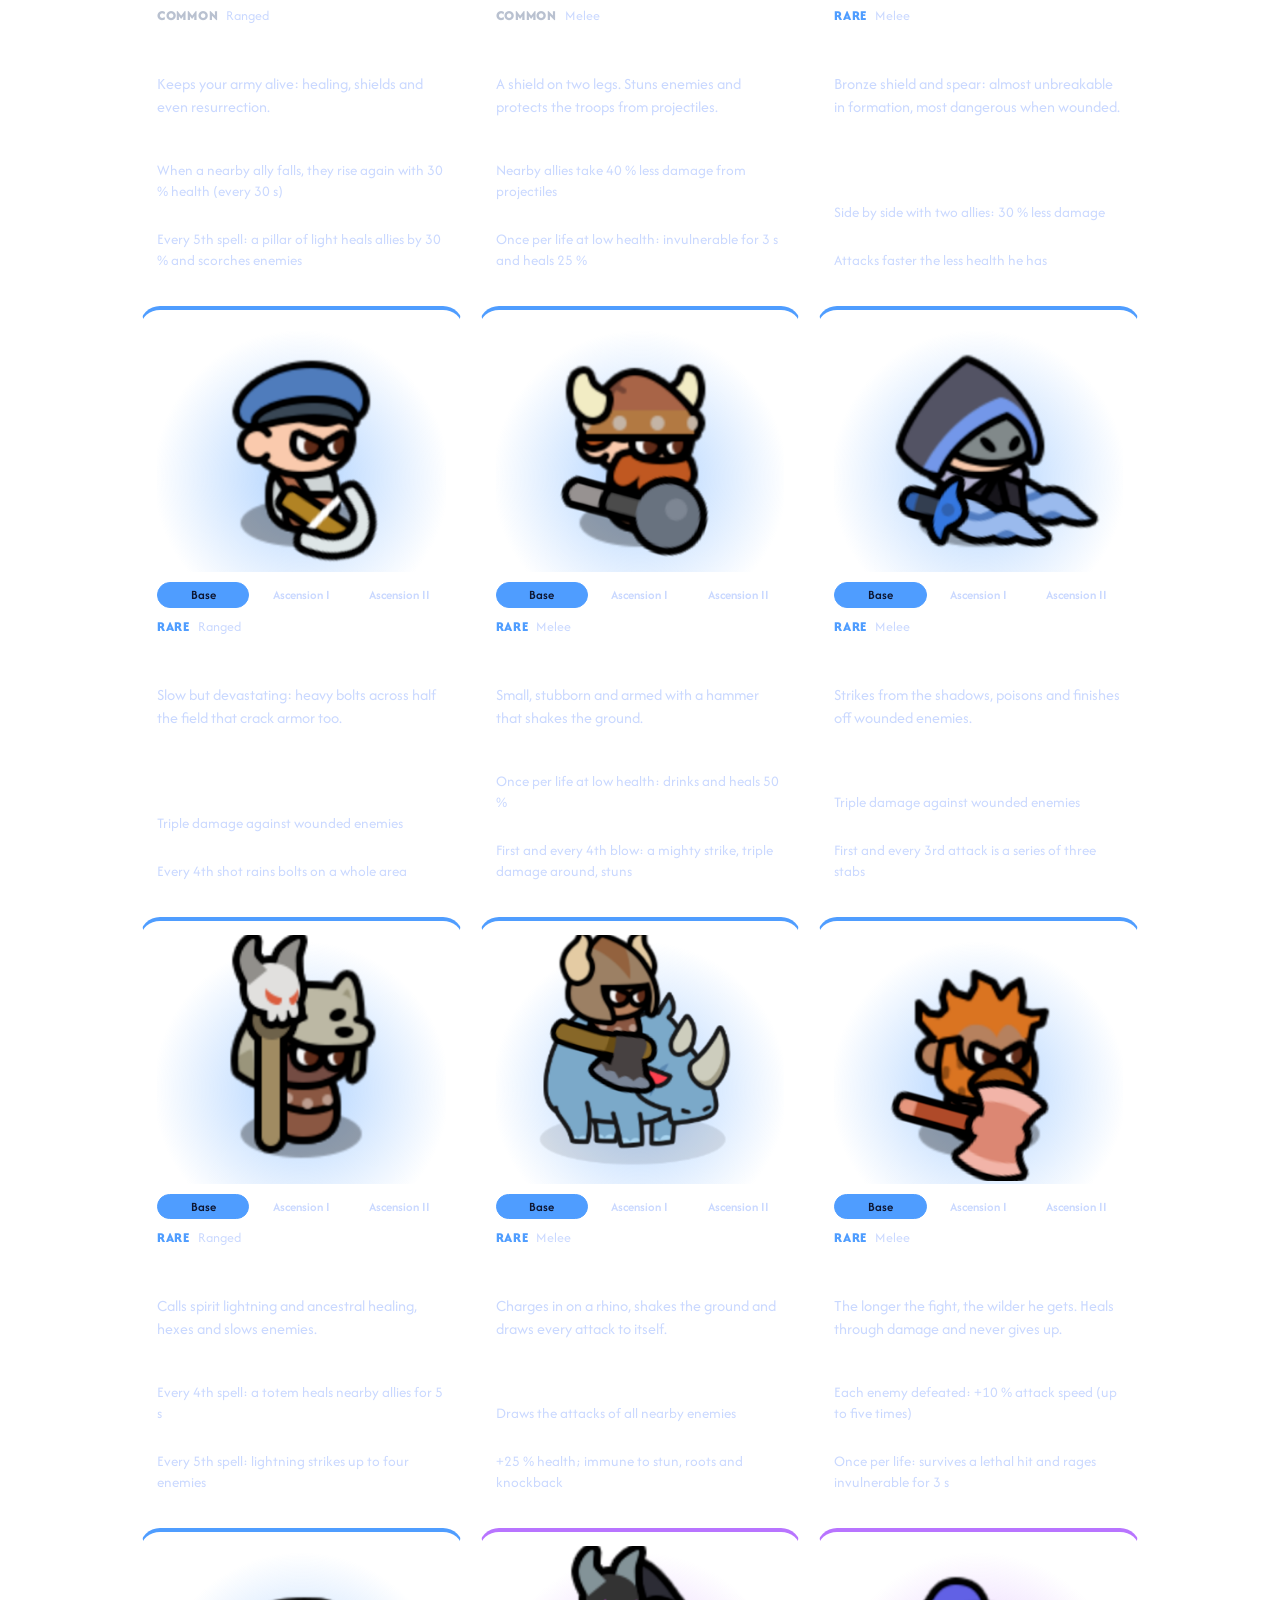
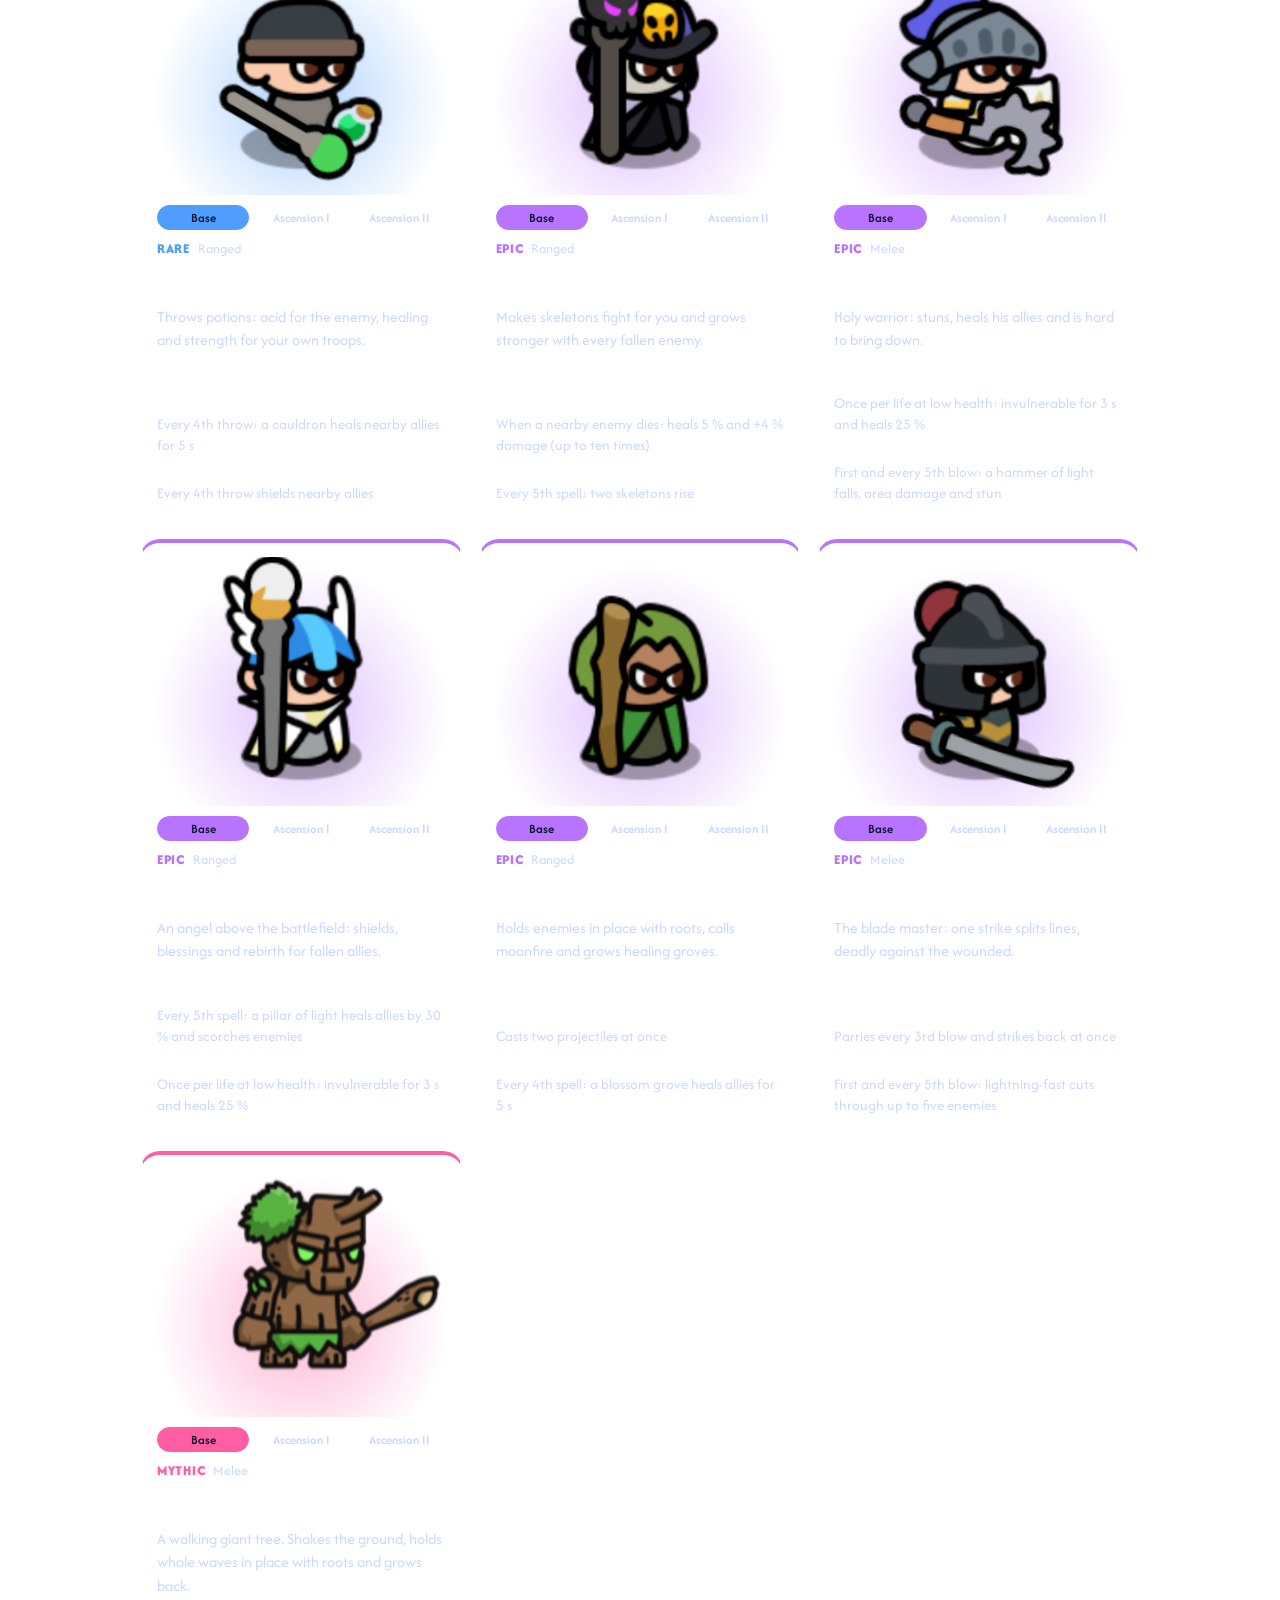
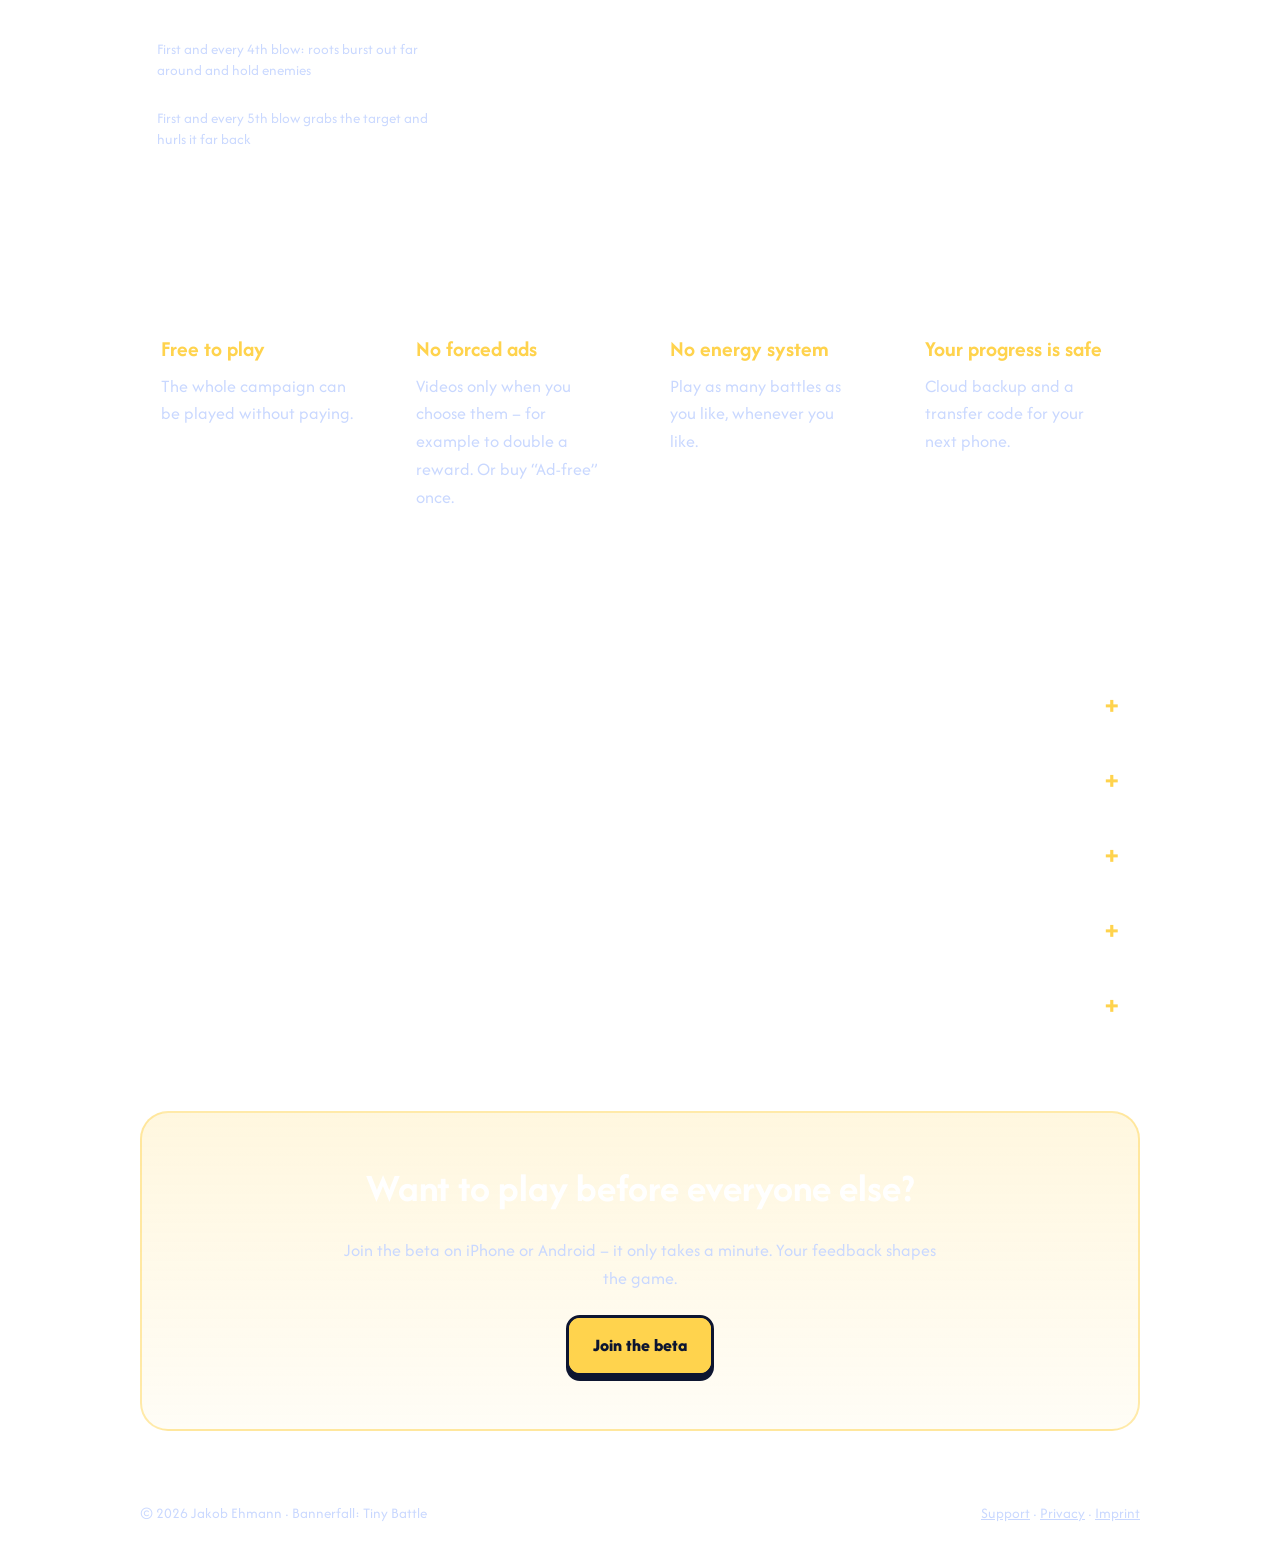
==== commit 61220aaa: "Beta-Bereich: je Handy eine Karte mit nummerierten Schritten (iPhone 2, Android 3), Nummern als Krei" ====
--- a/index.html
+++ b/index.html
@@ -13,7 +13,7 @@
 <link rel="preconnect" href="https://fonts.googleapis.com">
 <link rel="preconnect" href="https://fonts.gstatic.com" crossorigin>
 <link href="https://fonts.googleapis.com/css2?family=Afacad+Flux:wght@400;600;800&display=swap" rel="stylesheet">
-<link rel="stylesheet" href="style.css?v=6d31022d">
+<link rel="stylesheet" href="style.css?v=ef254e10">
 </head>
 <body>
 <div class="wrap">
@@ -36,7 +36,7 @@
 <div class="phone"><img src="img/en/battle.jpg" alt="Bannerfall" width="720" height="1280"></div>
 </div>
 </section>
-<section class="beta" id="beta"><h2>Play the beta now</h2><p class="section-lead">Bannerfall is in open testing. Pick your phone, install the beta and tell us what you think – your feedback shapes the game.</p><div class="beta-btns"><a class="btn gold store ios" href="https://testflight.apple.com/join/FJttqMWU"><img class="face" src="img/ui/gold.png" alt="" aria-hidden="true"><span class="ink"><small>iPhone</small><b>Test via TestFlight</b></span></a><a class="btn gold store android" href="#android"><img class="face" src="img/ui/gold.png" alt="" aria-hidden="true"><span class="ink"><small>Android</small><b>Test on Google Play</b></span></a></div><p class="beta-note">iPhone: install Apple’s free TestFlight app first, then tap the iPhone button. Android: three short steps – see below.</p><div class="android" id="android"><h3>Android in 3 steps</h3><ol class="asteps"><li><a class="btn gold" href="https://groups.google.com/g/bannerfall-tester" target="_blank" rel="noopener"><img class="face" src="img/ui/gold.png" alt="" aria-hidden="true"><span class="ink"><b>1</b> Join the tester group</span></a><p>Sign in with the Google account you use on Google Play and tap “Join group”. Then come back to this page.</p></li><li><a class="btn gold" href="https://play.google.com/apps/testing/de.jakobehmann.bannerfall" target="_blank" rel="noopener"><img class="face" src="img/ui/gold.png" alt="" aria-hidden="true"><span class="ink"><b>2</b> Become a tester</span></a><p>Tap “Become a tester” – the group page itself has no such button.</p></li><li><a class="btn gold" href="https://play.google.com/store/apps/details?id=de.jakobehmann.bannerfall" target="_blank" rel="noopener"><img class="face" src="img/ui/gold.png" alt="" aria-hidden="true"><span class="ink"><b>3</b> Install from Google Play</span></a><p>Install the game. Please stay in the test for at least 14 days.</p></li></ol></div></section>
+<section class="beta" id="beta"><h2>Play the beta now</h2><p class="section-lead">Bannerfall is in open testing. Pick your phone, install the beta and tell us what you think – your feedback shapes the game.</p><div class="bcards"><div class="bcard ios"><h3>iPhone</h3><ol class="asteps"><li><span class="snum">1</span><div><a class="btn gold" href="https://apps.apple.com/app/testflight/id899247664" target="_blank" rel="noopener"><img class="face" src="img/ui/gold.png" alt="" aria-hidden="true"><span class="ink">Install TestFlight</span></a><p>Apple’s free app for beta tests.</p></div></li><li><span class="snum">2</span><div><a class="btn gold" href="https://testflight.apple.com/join/FJttqMWU" target="_blank" rel="noopener"><img class="face" src="img/ui/gold.png" alt="" aria-hidden="true"><span class="ink">Open the beta</span></a><p>Opens Bannerfall in TestFlight – tap “Install” there.</p></div></li></ol></div><div class="bcard android"><h3>Android</h3><ol class="asteps"><li><span class="snum">1</span><div><a class="btn gold" href="https://groups.google.com/g/bannerfall-tester" target="_blank" rel="noopener"><img class="face" src="img/ui/gold.png" alt="" aria-hidden="true"><span class="ink">Join the tester group</span></a><p>Sign in with the Google account you use on Google Play, tap “Join group”, then come back here.</p></div></li><li><span class="snum">2</span><div><a class="btn gold" href="https://play.google.com/apps/testing/de.jakobehmann.bannerfall" target="_blank" rel="noopener"><img class="face" src="img/ui/gold.png" alt="" aria-hidden="true"><span class="ink">Become a tester</span></a><p>Tap “Become a tester” on the page that opens.</p></div></li><li><span class="snum">3</span><div><a class="btn gold" href="https://play.google.com/store/apps/details?id=de.jakobehmann.bannerfall" target="_blank" rel="noopener"><img class="face" src="img/ui/gold.png" alt="" aria-hidden="true"><span class="ink">Install from Google Play</span></a><p>Please stay in the test for at least 14 days.</p></div></li></ol></div></div></section>
 <section class="facts"><div class="fact"><b>22</b><span>units to collect</span></div><div class="fact"><b>6</b><span>worlds to conquer</span></div><div class="fact"><b>3</b><span>spells to master</span></div><div class="fact"><b>1</b><span>hero to lead them</span></div></section>
 <section class="slider"><div class="slider-head"><h2>Screenshots</h2><div class="arrows"><button type="button" class="arrow" data-dir="-1" aria-label="Previous"><img class="face" src="img/ui/gold.png" alt="" aria-hidden="true"><span class="ink">‹</span></button><button type="button" class="arrow" data-dir="1" aria-label="Next"><img class="face" src="img/ui/gold.png" alt="" aria-hidden="true"><span class="ink">›</span></button></div></div><div class="gallery"><img src="img/en/battle.jpg" alt="Bannerfall" loading="lazy" width="720" height="1280"><img src="img/en/spell.jpg" alt="Bannerfall" loading="lazy" width="720" height="1280"><img src="img/en/cards.jpg" alt="Bannerfall" loading="lazy" width="720" height="1280"><img src="img/en/unit.jpg" alt="Bannerfall" loading="lazy" width="720" height="1280"><img src="img/en/forge.jpg" alt="Bannerfall" loading="lazy" width="720" height="1280"><img src="img/en/units.jpg" alt="Bannerfall" loading="lazy" width="720" height="1280"><img src="img/en/home.jpg" alt="Bannerfall" loading="lazy" width="720" height="1280"><img src="img/en/victory.jpg" alt="Bannerfall" loading="lazy" width="720" height="1280"></div><div class="dots"><button type="button" class="dot on" aria-label="1"></button><button type="button" class="dot" aria-label="2"></button><button type="button" class="dot" aria-label="3"></button><button type="button" class="dot" aria-label="4"></button><button type="button" class="dot" aria-label="5"></button><button type="button" class="dot" aria-label="6"></button><button type="button" class="dot" aria-label="7"></button><button type="button" class="dot" aria-label="8"></button></div></section>
 <section><h2>How a battle works</h2><ol class="steps"><li class="step"><span class="num"><img class="face" src="img/ui/gold.png" alt="" aria-hidden="true"><span class="ink">1</span></span><h3>Pick your deck</h3><p>Choose up to six units before the battle – tanks up front, archers and mages behind.</p></li><li class="step"><span class="num"><img class="face" src="img/ui/gold.png" alt="" aria-hidden="true"><span class="ink">2</span></span><h3>Choose your cards</h3><p>Every level-up in battle offers three cards: new units, upgrades, abilities or spells. No two battles play the same.</p></li><li class="step"><span class="num"><img class="face" src="img/ui/gold.png" alt="" aria-hidden="true"><span class="ink">3</span></span><h3>Storm the castle</h3><p>Hold off the waves, break the enemy line and tear down their castle before yours falls.</p></li></ol></section>
@@ -49,7 +49,7 @@
 // Beta-Knopf des eigenen Handys hervorheben und nach vorne holen.
 (function () {
   var ua = navigator.userAgent, mine = /android/i.test(ua) ? 'android' : (/iphone|ipad|ipod/i.test(ua) || (/macintosh/i.test(ua) && 'ontouchend' in document)) ? 'ios' : '';
-  var b = mine && document.querySelector('.store.' + mine);
+  var b = mine && document.querySelector('.bcard.' + mine);
   if (b) { b.classList.add('mine'); b.parentNode.prepend(b); }
 })();
 document.querySelectorAll('.slider').forEach(function (s) {
--- a/style.css
+++ b/style.css
@@ -438,25 +438,18 @@
   color: transparent;
 }
 
-/* Beta-Knöpfe direkt unter der Hero-Sektion */
+/* Beta: je Handy eine Karte mit nummerierten Schritten */
 .beta { text-align: center; padding-top: 8px; }
 .beta .section-lead { margin-left: auto; margin-right: auto; max-width: 36em; }
-.beta-btns { display: grid; grid-template-columns: repeat(2, minmax(0, 300px)); justify-content: center; gap: 18px; margin-top: 22px; }
-.btn.store { position: relative; z-index: 0; overflow: hidden; padding: 16px 20px; text-align: center; }
-.btn.store .ink { display: block; }
-.btn.store small { display: block; font-size: 15px; font-weight: 700; letter-spacing: 0.06em; text-transform: uppercase; }
-.btn.store b { display: block; font-size: 22px; line-height: 1.15; }
-.btn.store.mine { box-shadow: 0 5px 0 var(--ink), 0 0 0 5px rgba(255, 255, 255, 0.55); }
-.beta-note { color: var(--muted); font-size: 15px; max-width: 40em; margin: 18px auto 0; }
-@media (max-width: 640px) {
-  .beta-btns { grid-template-columns: 1fr; }
-}
-
-/* Android-Beta: drei nummerierte Schritte (Gruppe, Tester werden, Play Store) */
-.android { max-width: 560px; margin: 30px auto 0; padding: 22px 20px 8px; border-radius: 22px; background: rgba(255, 255, 255, 0.08); text-align: left; }
-.android h3 { text-align: center; margin: 0 0 16px; }
+.bcards { display: grid; grid-template-columns: repeat(2, minmax(0, 420px)); justify-content: center; align-items: stretch; gap: 24px; margin-top: 26px; text-align: left; }
+.bcard { padding: 22px 22px 6px; border-radius: 22px; background: rgba(255, 255, 255, 0.08); border: 2px solid rgba(255, 255, 255, 0.12); }
+.bcard.mine { border-color: rgba(255, 255, 255, 0.55); }
+.bcard h3 { text-align: center; margin: 0 0 18px; font-size: 24px; }
 .asteps { list-style: none; margin: 0; padding: 0; }
-.asteps li { margin-bottom: 18px; }
-.asteps .btn { display: block; text-align: left; padding: 14px 18px; font-size: 19px; }
-.asteps .btn b { display: inline-block; min-width: 1.6em; }
-.asteps p { margin: 8px 4px 0; color: var(--muted); font-size: 15px; }
+.asteps li { display: grid; grid-template-columns: 40px 1fr; gap: 12px; align-items: start; margin-bottom: 18px; }
+.snum { width: 40px; height: 40px; margin-top: 6px; border-radius: 50%; display: grid; place-items: center; font-weight: 800; font-size: 19px; color: #fff; background: rgba(255, 255, 255, 0.16); border: 2px solid rgba(255, 255, 255, 0.5); }
+.asteps .btn { display: block; text-align: center; padding: 13px 16px; font-size: 18px; }
+.asteps p { margin: 8px 2px 0; color: var(--muted); font-size: 14.5px; line-height: 1.45; }
+@media (max-width: 760px) {
+  .bcards { grid-template-columns: minmax(0, 460px); }
+}
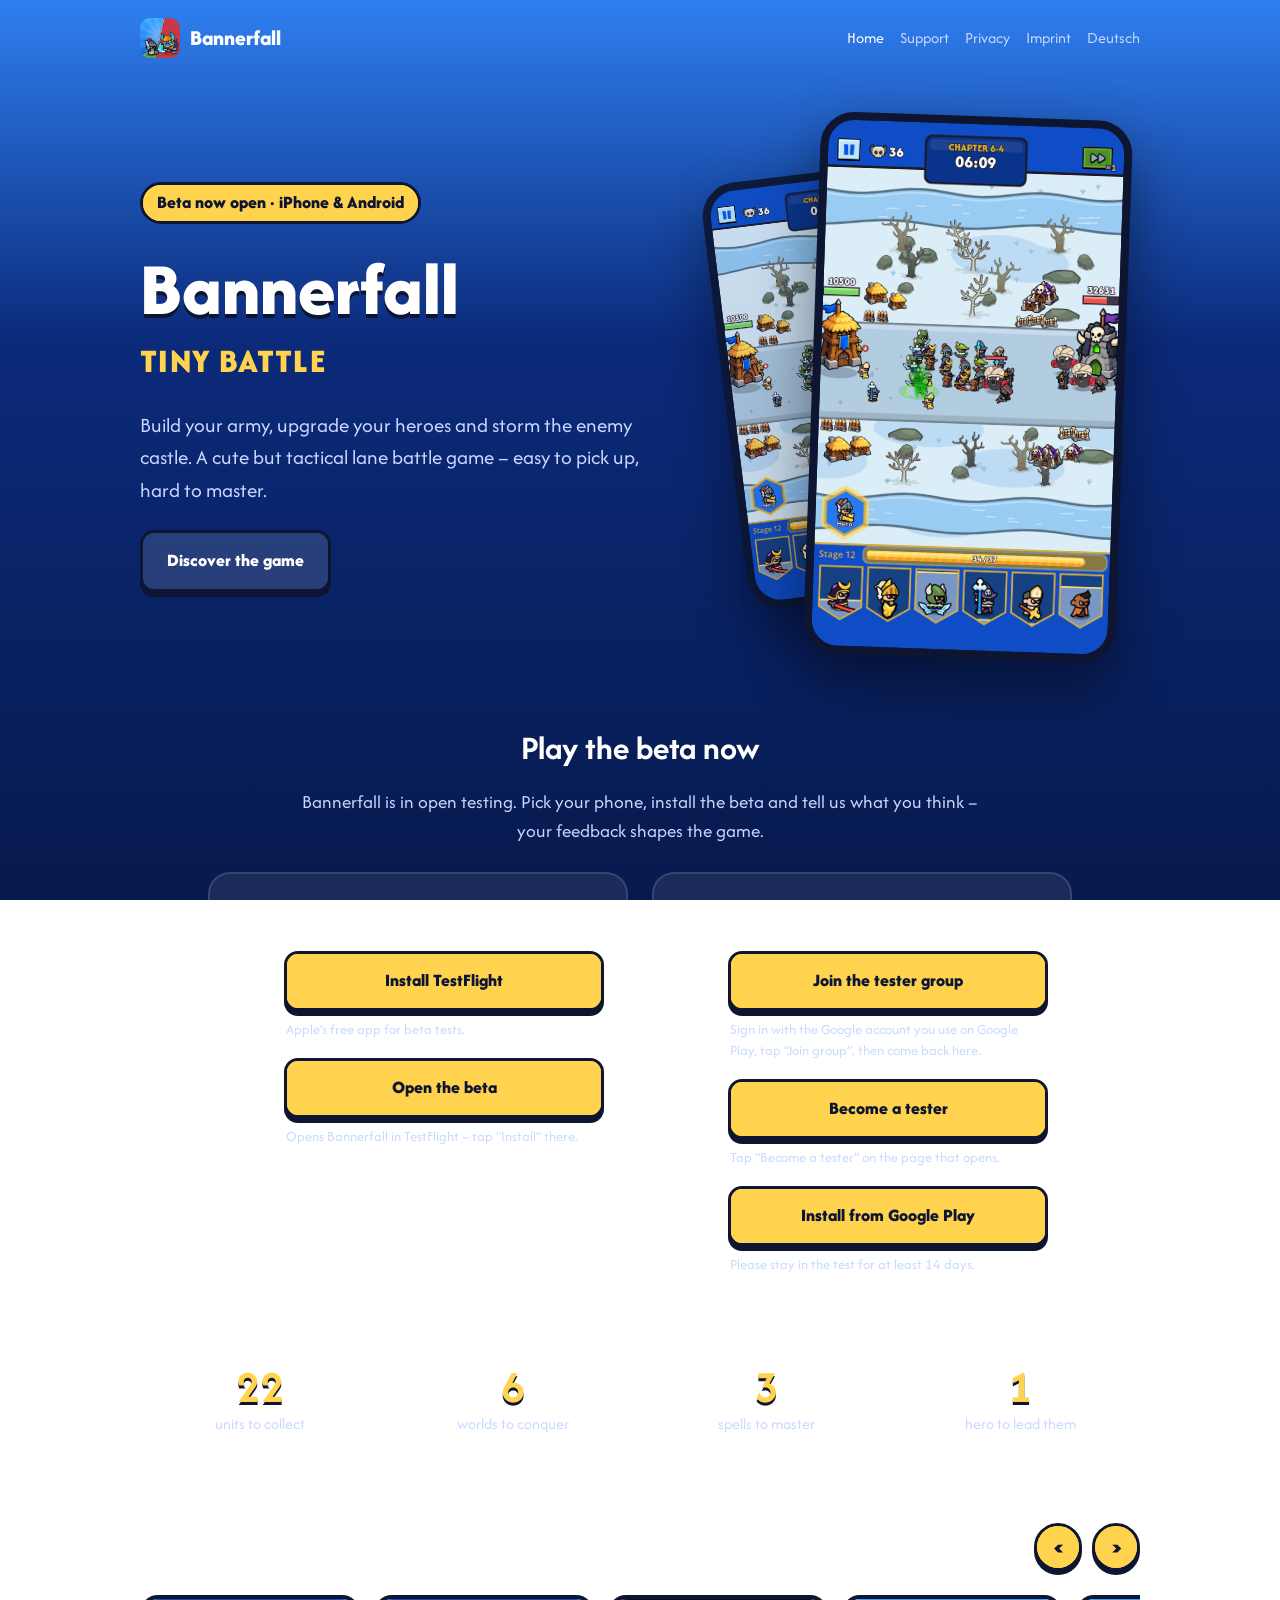
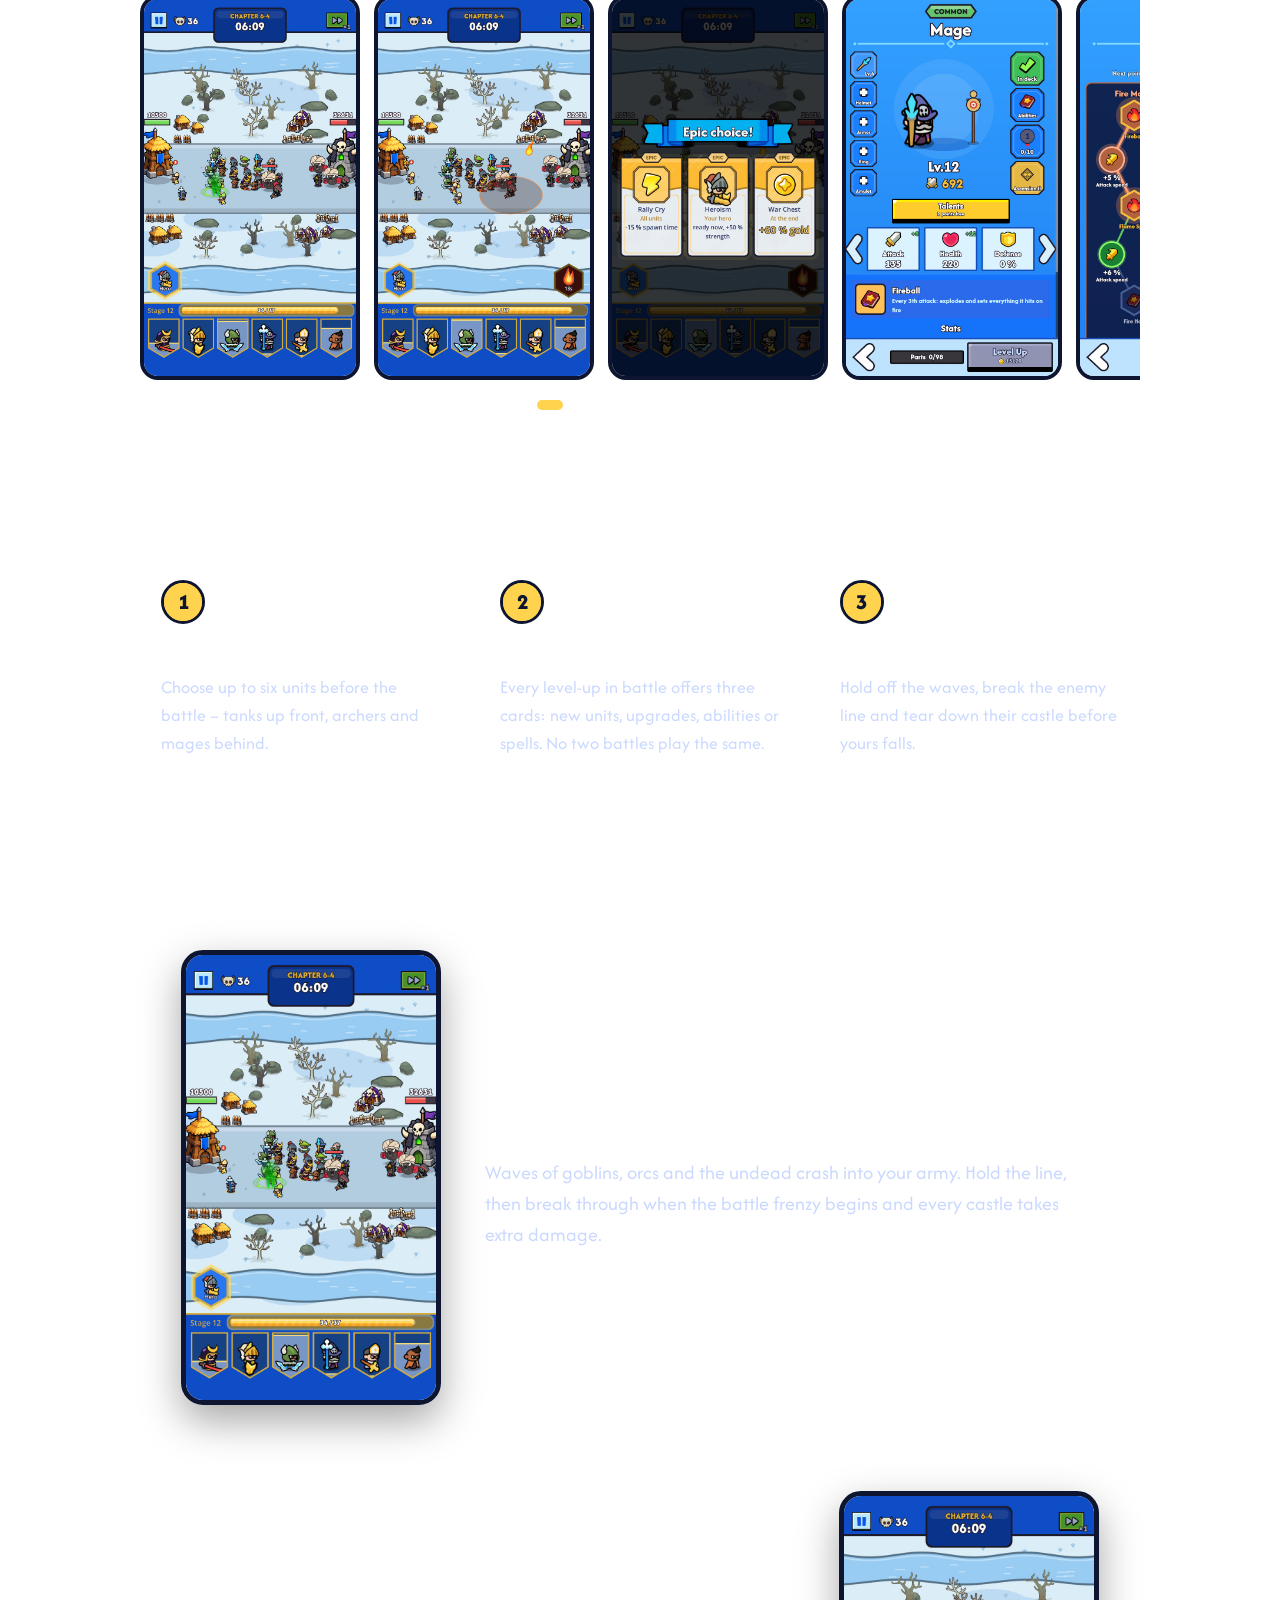
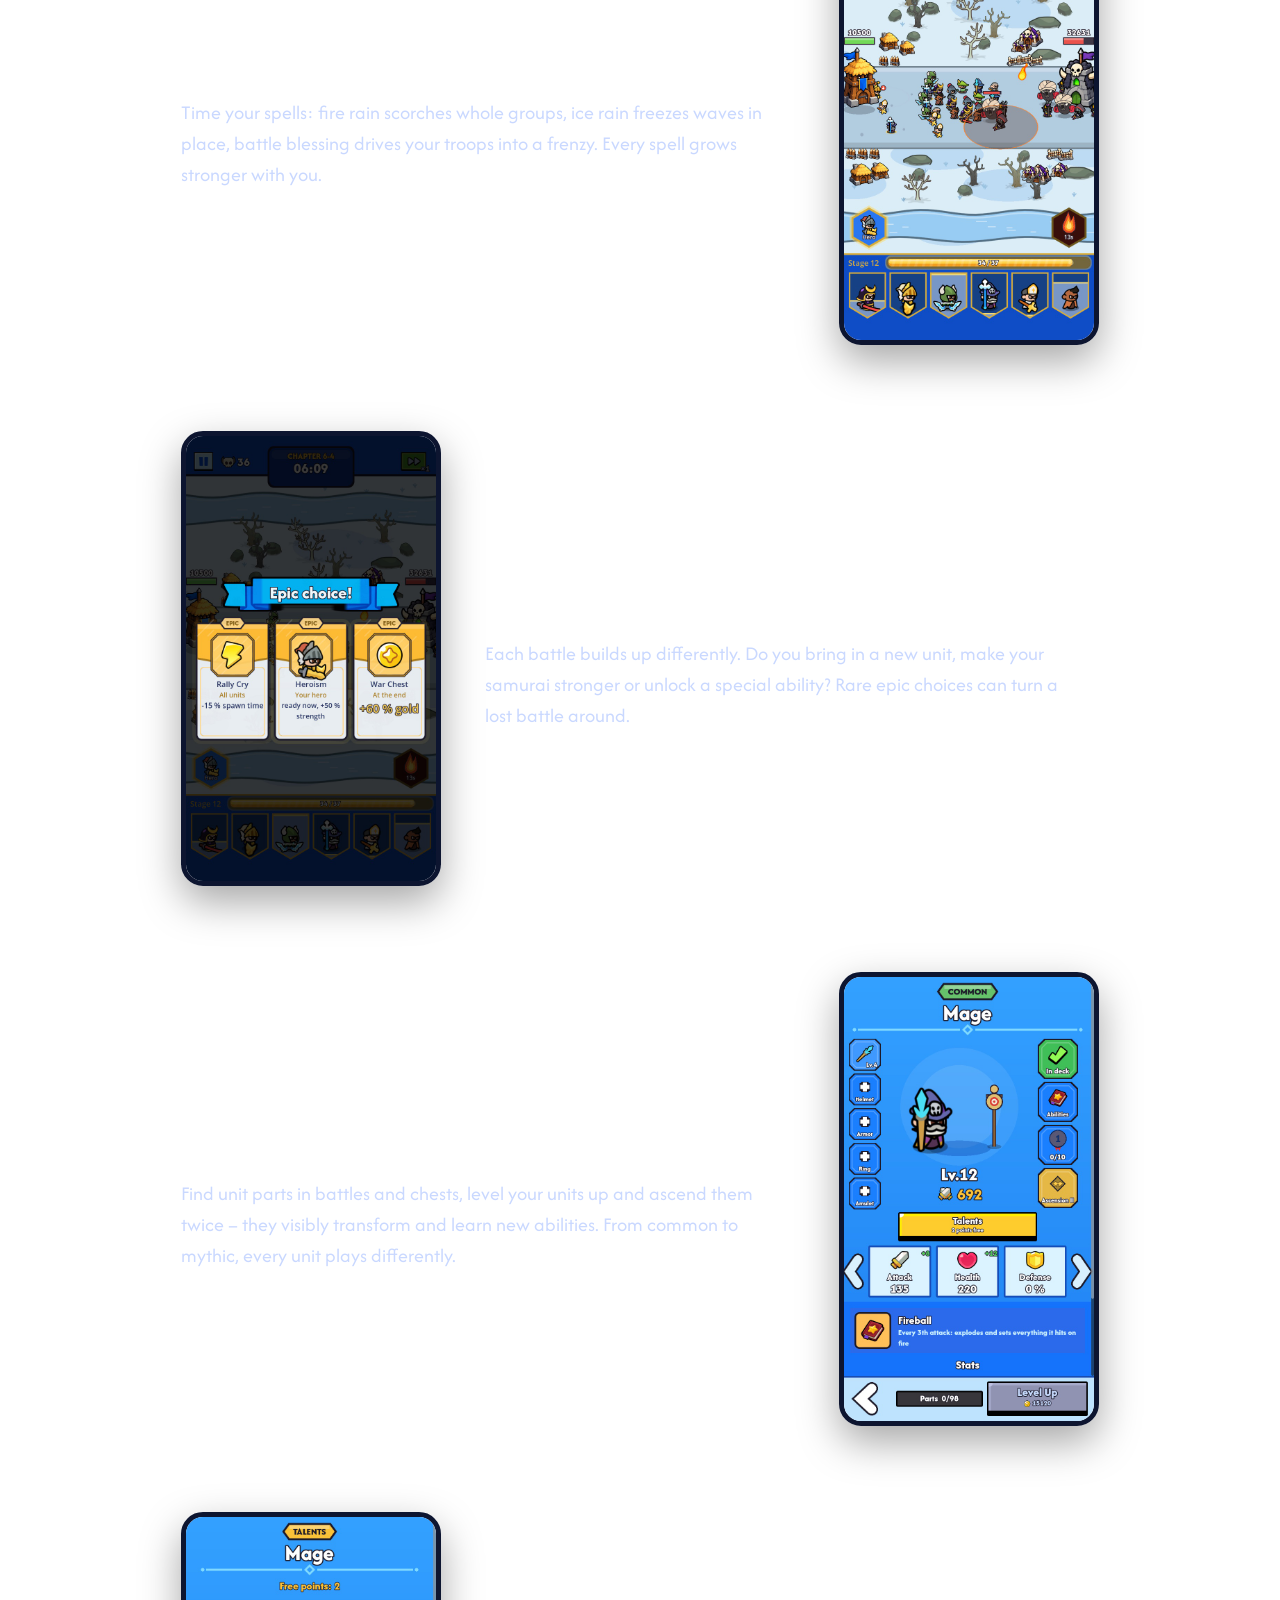
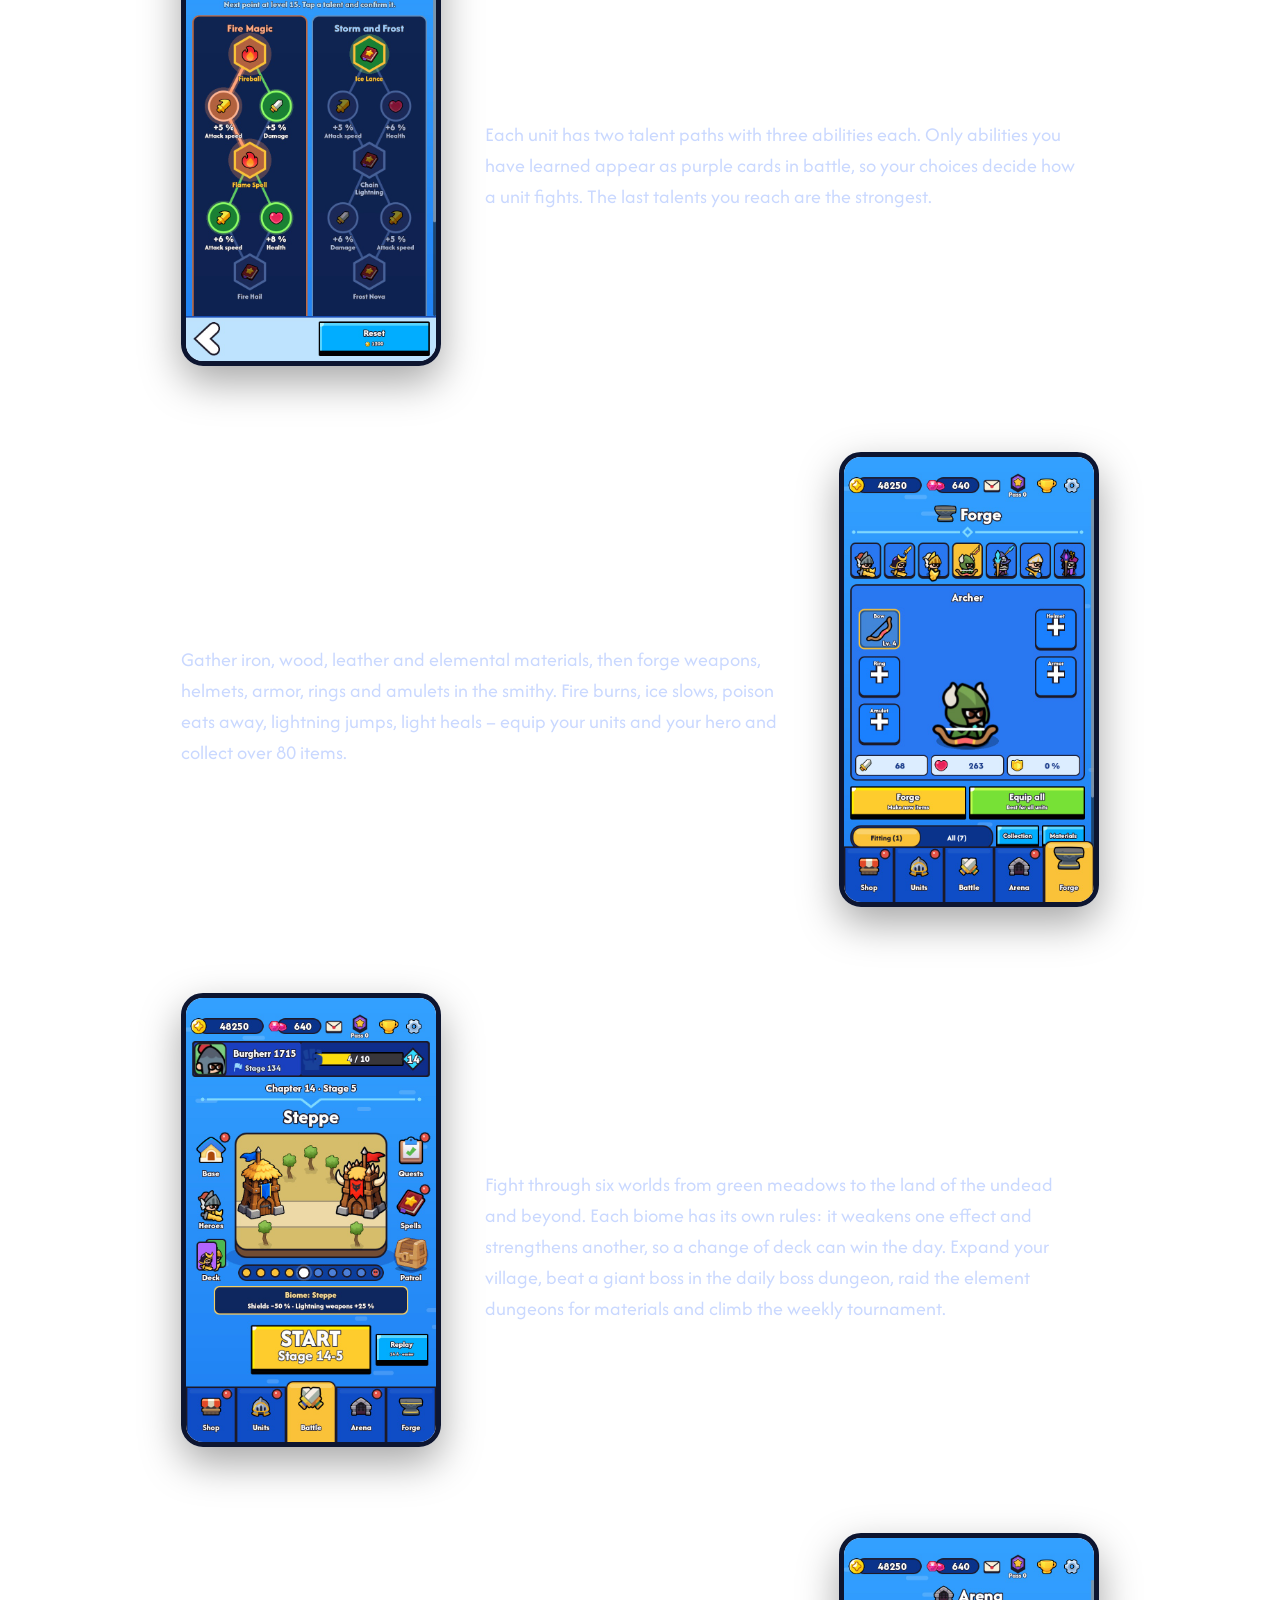
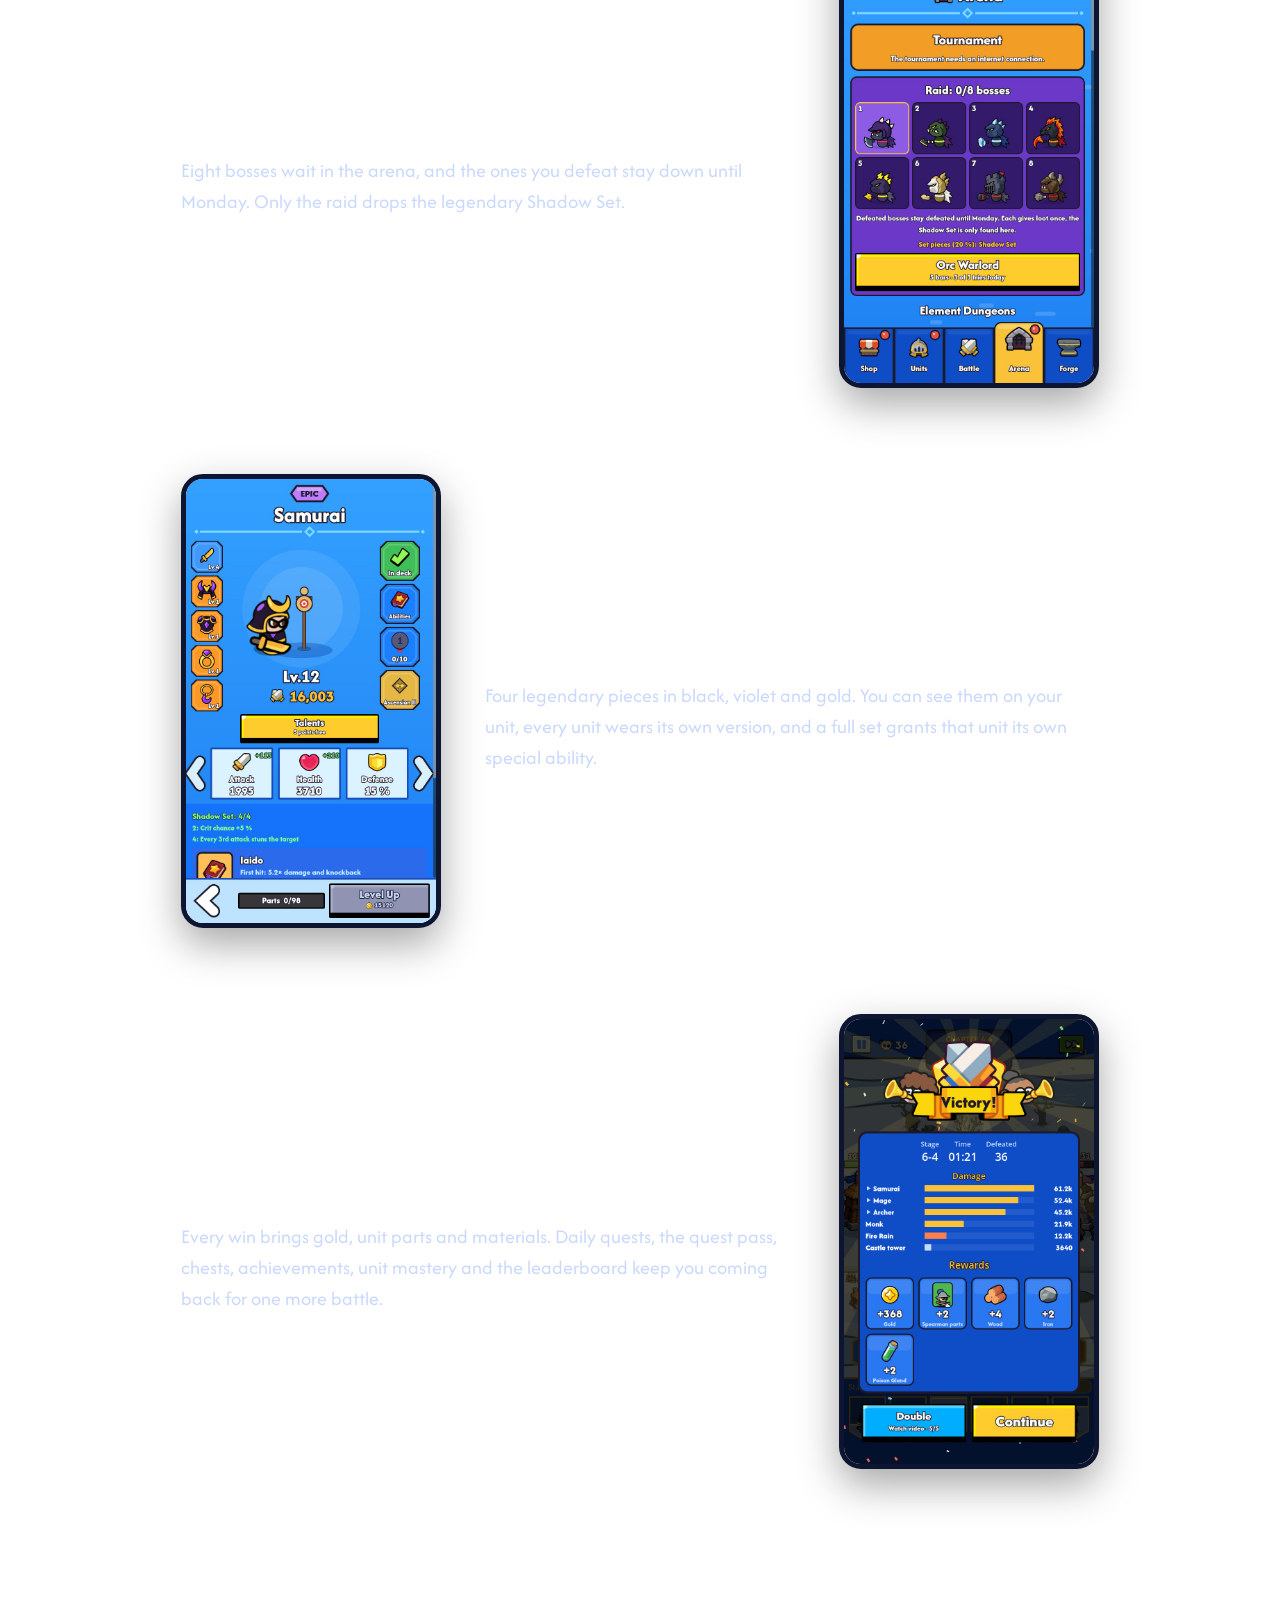
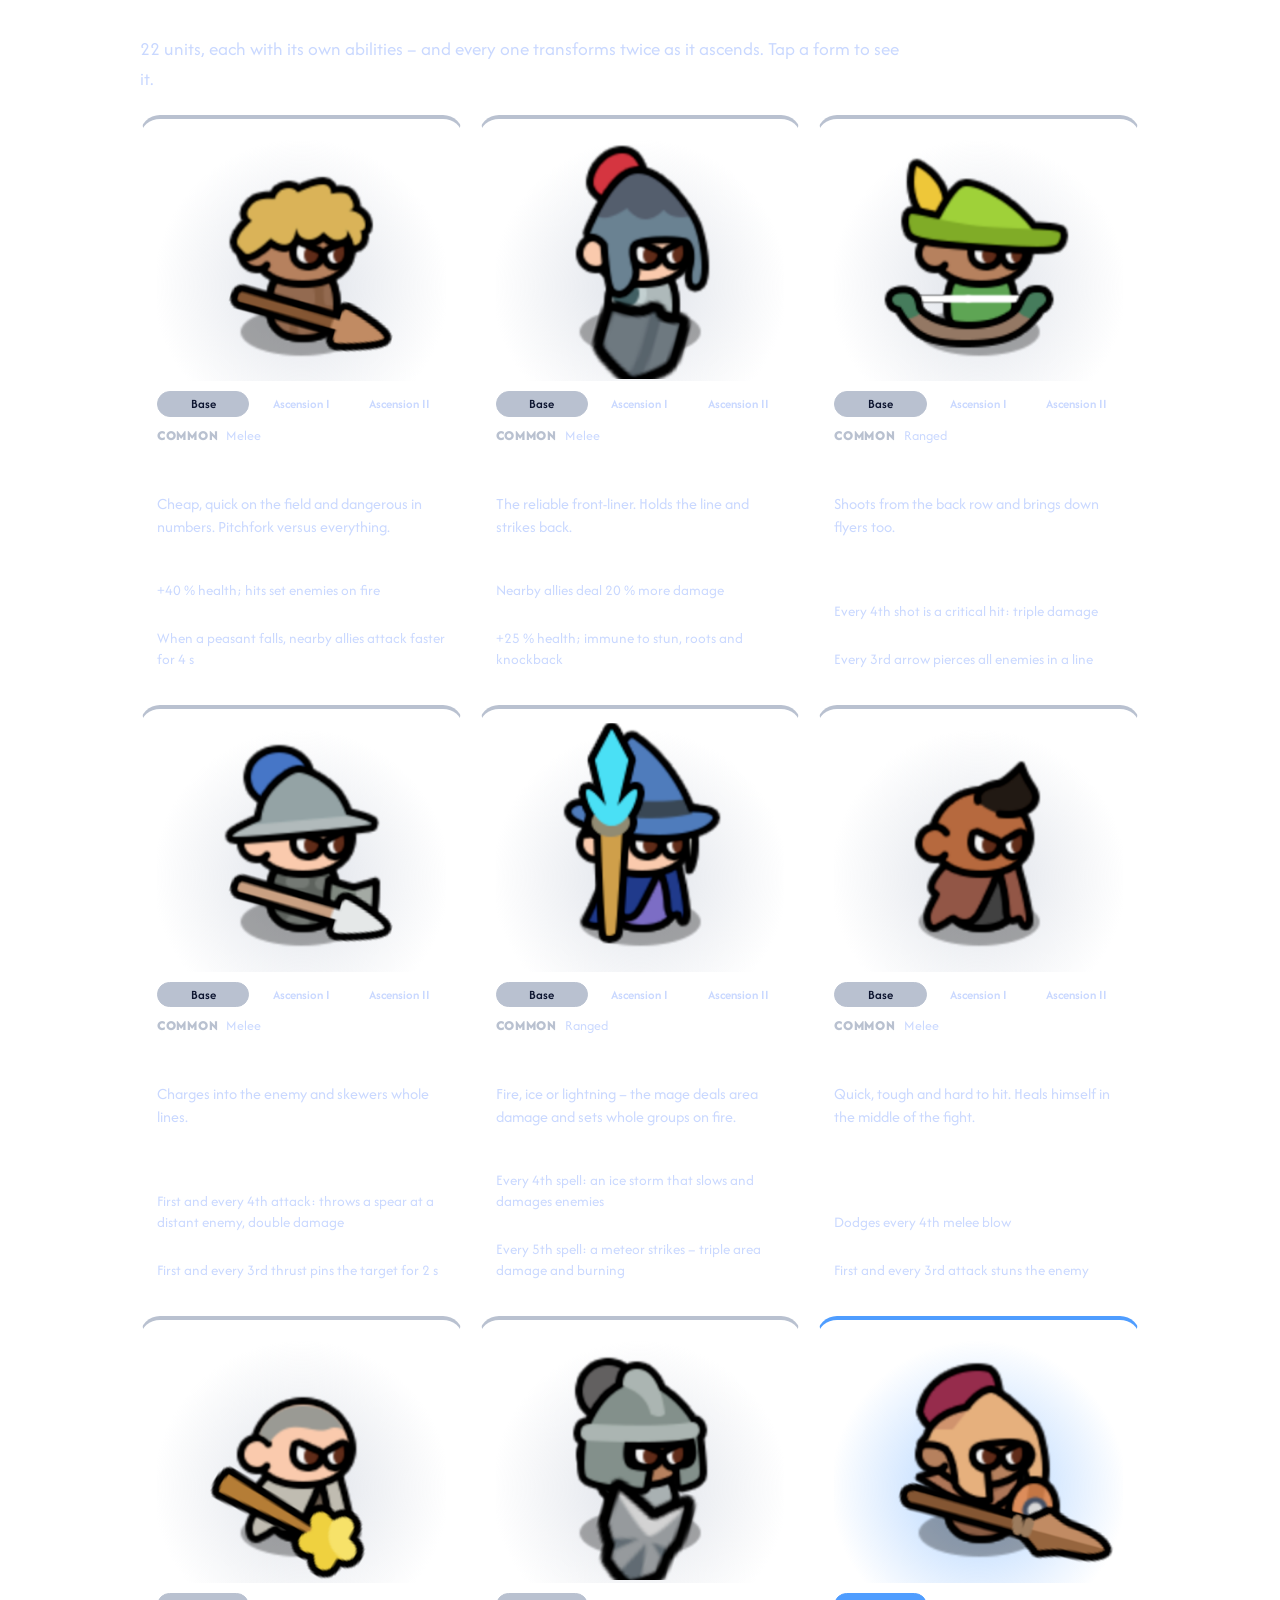
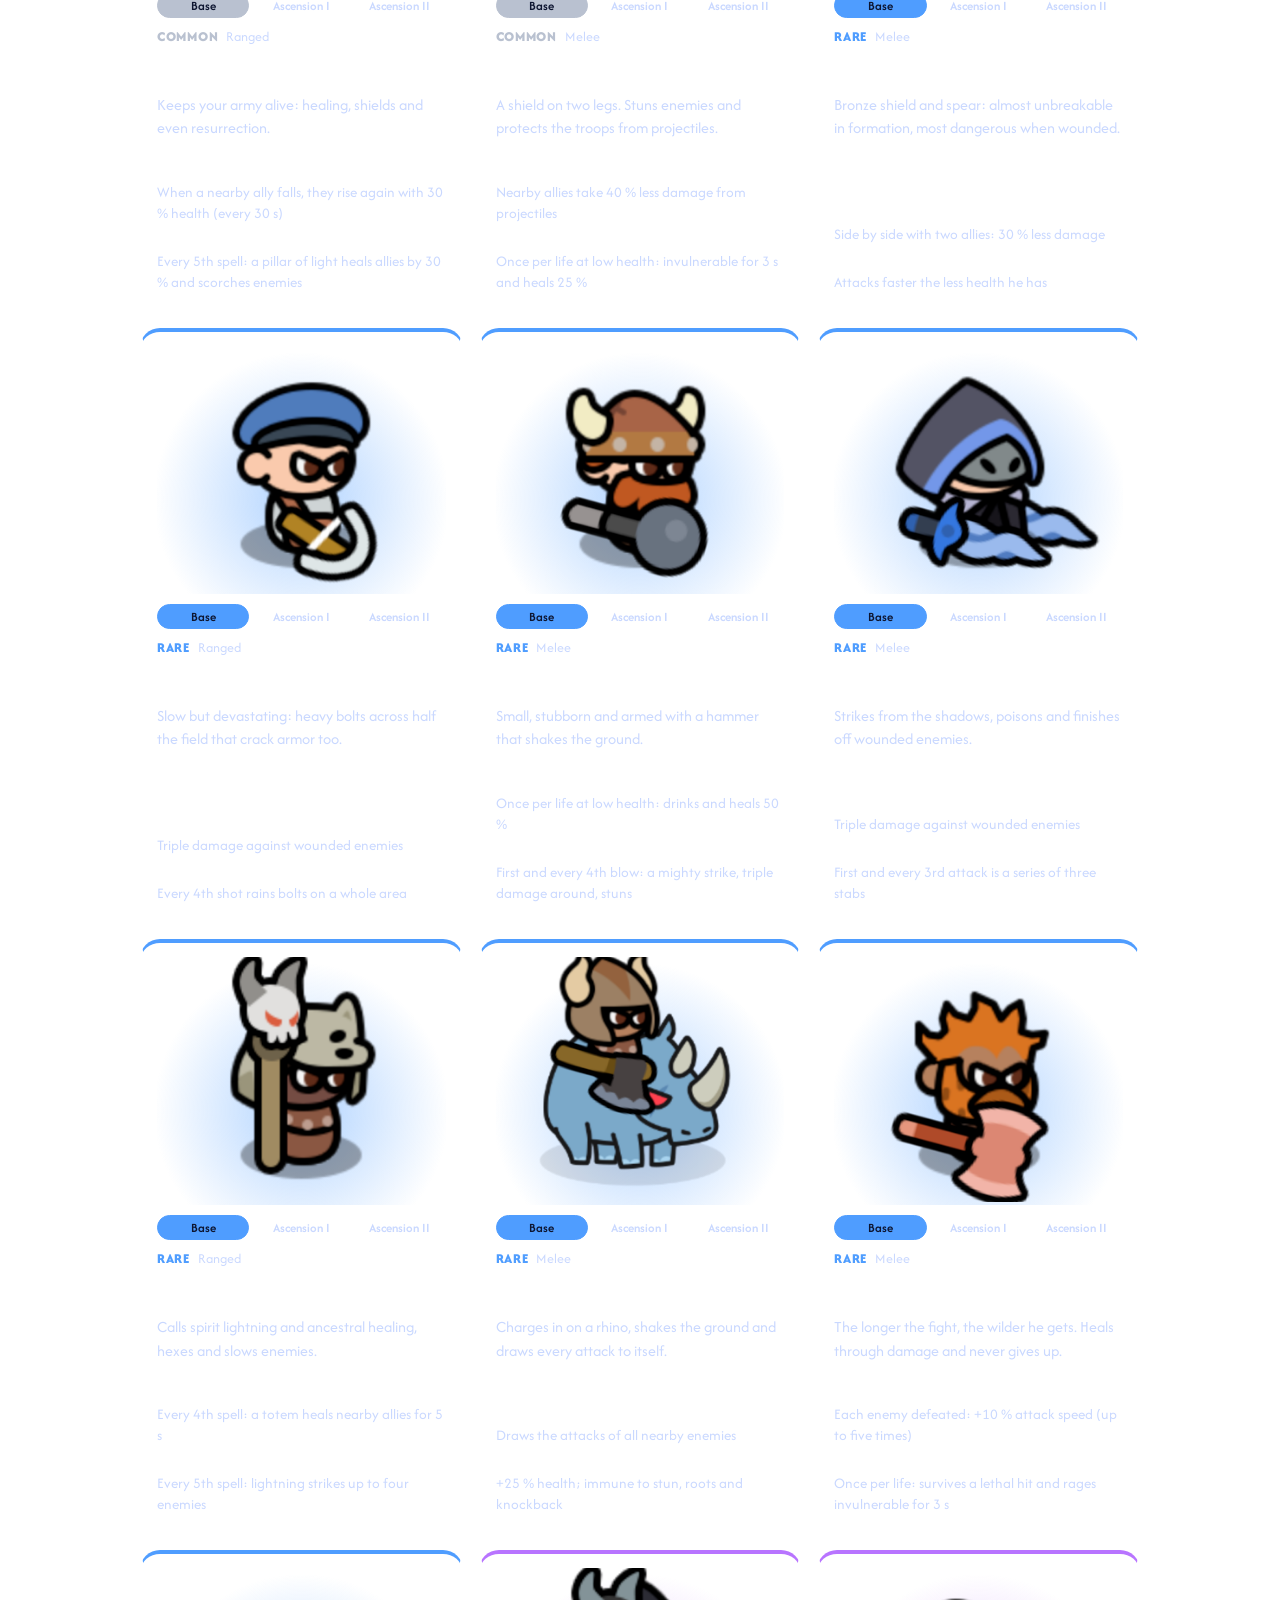
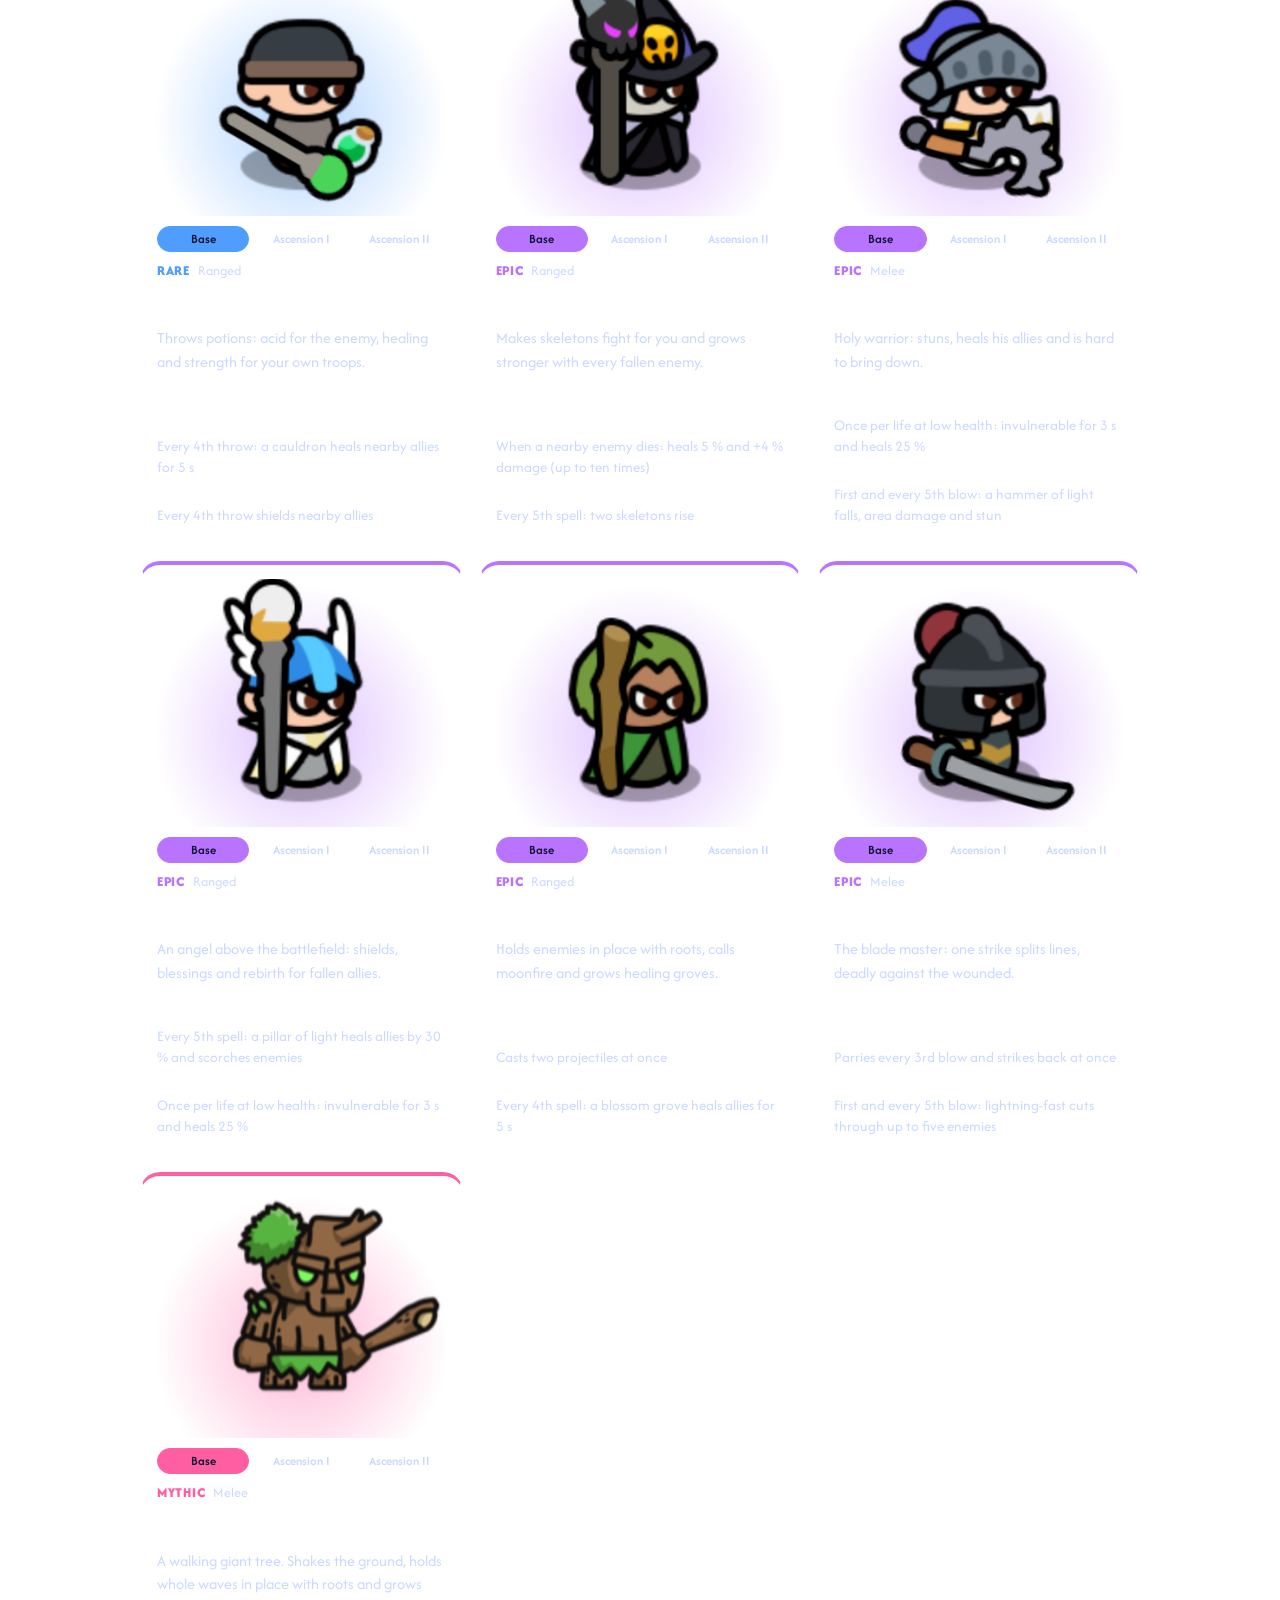
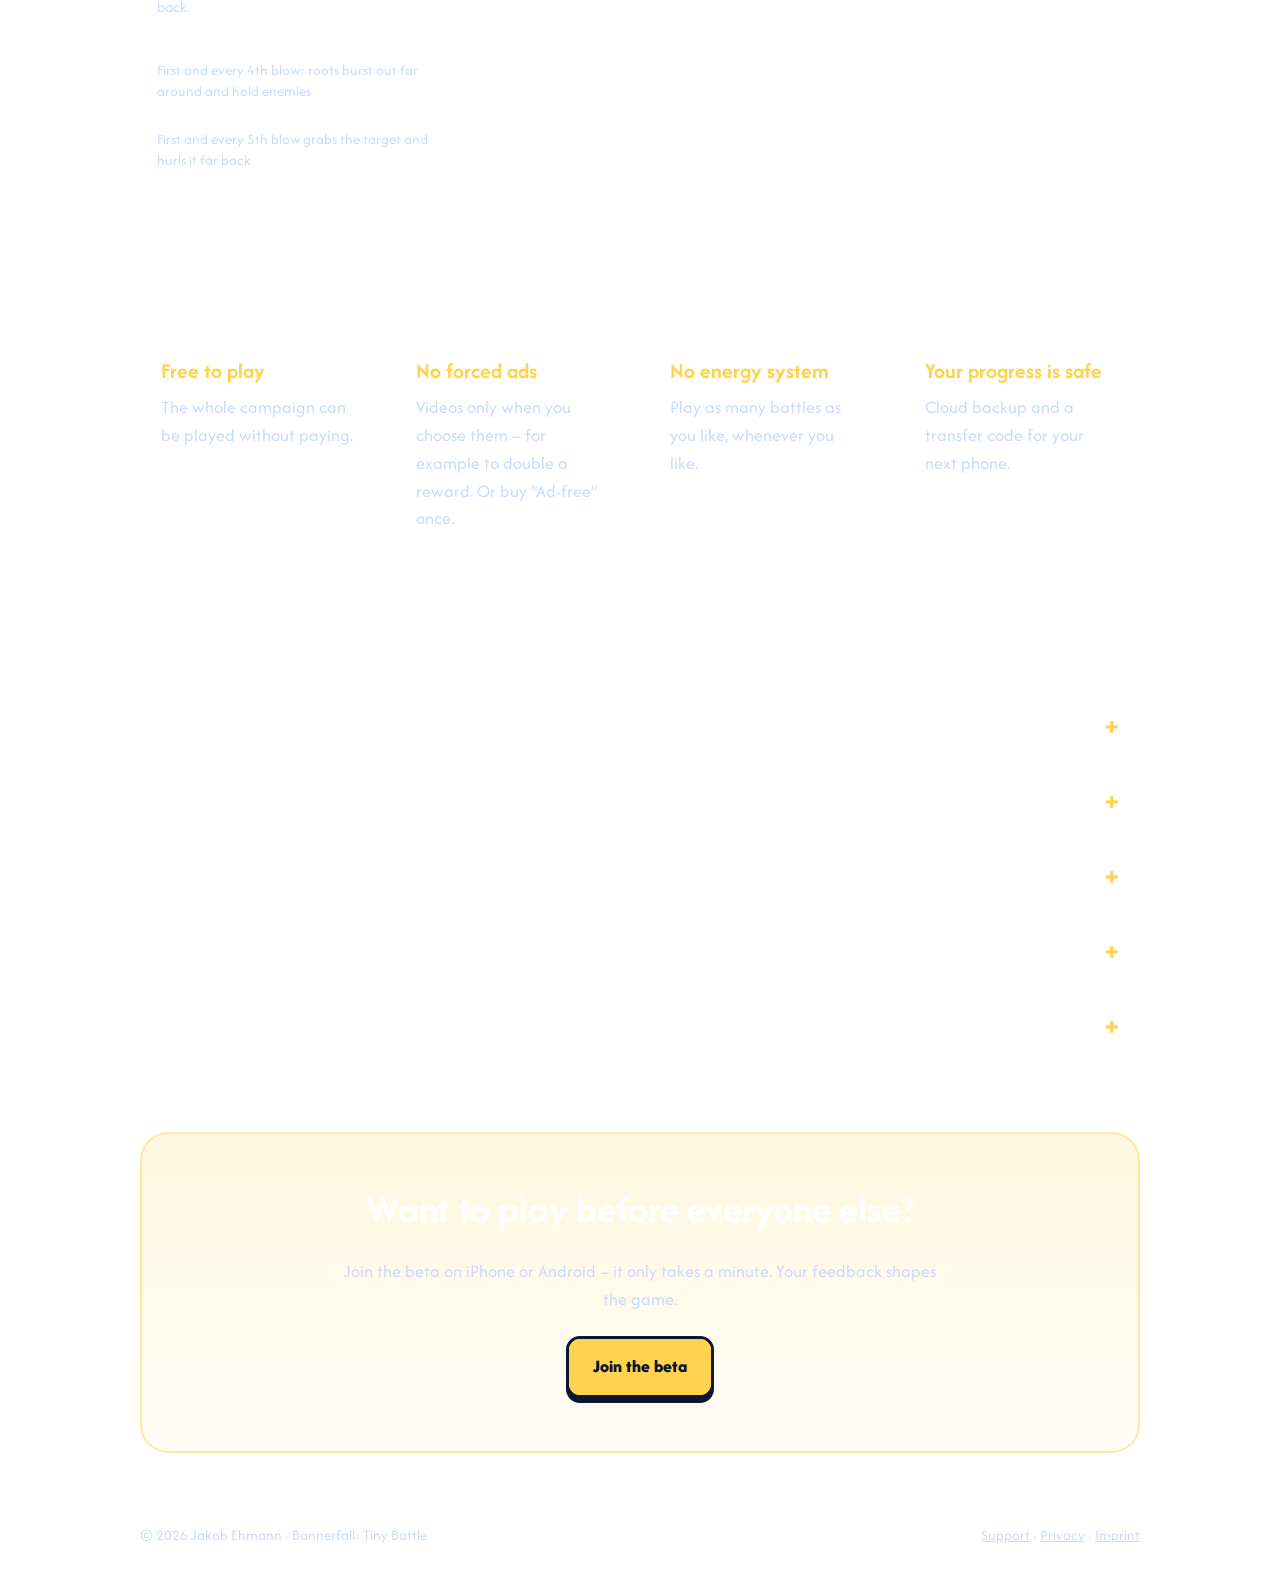
==== commit db71054f: "Neue Screenshots und Abschnitte zu Talenten, Raid und Schatten-Set; Schmiede und Kampagne aktualisie" ====
--- a/index.html
+++ b/index.html
@@ -38,9 +38,9 @@
 </section>
 <section class="beta" id="beta"><h2>Play the beta now</h2><p class="section-lead">Bannerfall is in open testing. Pick your phone, install the beta and tell us what you think – your feedback shapes the game.</p><div class="bcards"><div class="bcard ios"><h3>iPhone</h3><ol class="asteps"><li><span class="snum">1</span><div><a class="btn gold" href="https://apps.apple.com/app/testflight/id899247664" target="_blank" rel="noopener"><img class="face" src="img/ui/gold.png" alt="" aria-hidden="true"><span class="ink">Install TestFlight</span></a><p>Apple’s free app for beta tests.</p></div></li><li><span class="snum">2</span><div><a class="btn gold" href="https://testflight.apple.com/join/FJttqMWU" target="_blank" rel="noopener"><img class="face" src="img/ui/gold.png" alt="" aria-hidden="true"><span class="ink">Open the beta</span></a><p>Opens Bannerfall in TestFlight – tap “Install” there.</p></div></li></ol></div><div class="bcard android"><h3>Android</h3><ol class="asteps"><li><span class="snum">1</span><div><a class="btn gold" href="https://groups.google.com/g/bannerfall-tester" target="_blank" rel="noopener"><img class="face" src="img/ui/gold.png" alt="" aria-hidden="true"><span class="ink">Join the tester group</span></a><p>Sign in with the Google account you use on Google Play, tap “Join group”, then come back here.</p></div></li><li><span class="snum">2</span><div><a class="btn gold" href="https://play.google.com/apps/testing/de.jakobehmann.bannerfall" target="_blank" rel="noopener"><img class="face" src="img/ui/gold.png" alt="" aria-hidden="true"><span class="ink">Become a tester</span></a><p>Tap “Become a tester” on the page that opens.</p></div></li><li><span class="snum">3</span><div><a class="btn gold" href="https://play.google.com/store/apps/details?id=de.jakobehmann.bannerfall" target="_blank" rel="noopener"><img class="face" src="img/ui/gold.png" alt="" aria-hidden="true"><span class="ink">Install from Google Play</span></a><p>Please stay in the test for at least 14 days.</p></div></li></ol></div></div></section>
 <section class="facts"><div class="fact"><b>22</b><span>units to collect</span></div><div class="fact"><b>6</b><span>worlds to conquer</span></div><div class="fact"><b>3</b><span>spells to master</span></div><div class="fact"><b>1</b><span>hero to lead them</span></div></section>
-<section class="slider"><div class="slider-head"><h2>Screenshots</h2><div class="arrows"><button type="button" class="arrow" data-dir="-1" aria-label="Previous"><img class="face" src="img/ui/gold.png" alt="" aria-hidden="true"><span class="ink">‹</span></button><button type="button" class="arrow" data-dir="1" aria-label="Next"><img class="face" src="img/ui/gold.png" alt="" aria-hidden="true"><span class="ink">›</span></button></div></div><div class="gallery"><img src="img/en/battle.jpg" alt="Bannerfall" loading="lazy" width="720" height="1280"><img src="img/en/spell.jpg" alt="Bannerfall" loading="lazy" width="720" height="1280"><img src="img/en/cards.jpg" alt="Bannerfall" loading="lazy" width="720" height="1280"><img src="img/en/unit.jpg" alt="Bannerfall" loading="lazy" width="720" height="1280"><img src="img/en/forge.jpg" alt="Bannerfall" loading="lazy" width="720" height="1280"><img src="img/en/units.jpg" alt="Bannerfall" loading="lazy" width="720" height="1280"><img src="img/en/home.jpg" alt="Bannerfall" loading="lazy" width="720" height="1280"><img src="img/en/victory.jpg" alt="Bannerfall" loading="lazy" width="720" height="1280"></div><div class="dots"><button type="button" class="dot on" aria-label="1"></button><button type="button" class="dot" aria-label="2"></button><button type="button" class="dot" aria-label="3"></button><button type="button" class="dot" aria-label="4"></button><button type="button" class="dot" aria-label="5"></button><button type="button" class="dot" aria-label="6"></button><button type="button" class="dot" aria-label="7"></button><button type="button" class="dot" aria-label="8"></button></div></section>
+<section class="slider"><div class="slider-head"><h2>Screenshots</h2><div class="arrows"><button type="button" class="arrow" data-dir="-1" aria-label="Previous"><img class="face" src="img/ui/gold.png" alt="" aria-hidden="true"><span class="ink">‹</span></button><button type="button" class="arrow" data-dir="1" aria-label="Next"><img class="face" src="img/ui/gold.png" alt="" aria-hidden="true"><span class="ink">›</span></button></div></div><div class="gallery"><img src="img/en/battle.jpg" alt="Bannerfall" loading="lazy" width="720" height="1280"><img src="img/en/spell.jpg" alt="Bannerfall" loading="lazy" width="720" height="1280"><img src="img/en/cards.jpg" alt="Bannerfall" loading="lazy" width="720" height="1280"><img src="img/en/unit.jpg" alt="Bannerfall" loading="lazy" width="720" height="1280"><img src="img/en/talents.jpg" alt="Bannerfall" loading="lazy" width="720" height="1280"><img src="img/en/forge.jpg" alt="Bannerfall" loading="lazy" width="720" height="1280"><img src="img/en/sets.jpg" alt="Bannerfall" loading="lazy" width="720" height="1280"><img src="img/en/raid.jpg" alt="Bannerfall" loading="lazy" width="720" height="1280"><img src="img/en/units.jpg" alt="Bannerfall" loading="lazy" width="720" height="1280"><img src="img/en/home.jpg" alt="Bannerfall" loading="lazy" width="720" height="1280"><img src="img/en/victory.jpg" alt="Bannerfall" loading="lazy" width="720" height="1280"></div><div class="dots"><button type="button" class="dot on" aria-label="1"></button><button type="button" class="dot" aria-label="2"></button><button type="button" class="dot" aria-label="3"></button><button type="button" class="dot" aria-label="4"></button><button type="button" class="dot" aria-label="5"></button><button type="button" class="dot" aria-label="6"></button><button type="button" class="dot" aria-label="7"></button><button type="button" class="dot" aria-label="8"></button><button type="button" class="dot" aria-label="9"></button><button type="button" class="dot" aria-label="10"></button><button type="button" class="dot" aria-label="11"></button></div></section>
 <section><h2>How a battle works</h2><ol class="steps"><li class="step"><span class="num"><img class="face" src="img/ui/gold.png" alt="" aria-hidden="true"><span class="ink">1</span></span><h3>Pick your deck</h3><p>Choose up to six units before the battle – tanks up front, archers and mages behind.</p></li><li class="step"><span class="num"><img class="face" src="img/ui/gold.png" alt="" aria-hidden="true"><span class="ink">2</span></span><h3>Choose your cards</h3><p>Every level-up in battle offers three cards: new units, upgrades, abilities or spells. No two battles play the same.</p></li><li class="step"><span class="num"><img class="face" src="img/ui/gold.png" alt="" aria-hidden="true"><span class="ink">3</span></span><h3>Storm the castle</h3><p>Hold off the waves, break the enemy line and tear down their castle before yours falls.</p></li></ol></section>
-<section id="features"><h2>What awaits you</h2><div class="rows"><article class="row"><div class="shot"><img src="img/en/battle.jpg" alt="Swarm battles" loading="lazy" width="720" height="1280"></div><div class="copy"><h3>Swarm battles</h3><p>Waves of goblins, orcs and the undead crash into your army. Hold the line, then break through when the battle frenzy begins and every castle takes extra damage.</p></div></article><article class="row flip"><div class="shot"><img src="img/en/spell.jpg" alt="Rain fire from the sky" loading="lazy" width="720" height="1280"></div><div class="copy"><h3>Rain fire from the sky</h3><p>Time your spells: fire rain scorches whole groups, ice rain freezes waves in place, battle blessing drives your troops into a frenzy. Every spell grows stronger with you.</p></div></article><article class="row"><div class="shot"><img src="img/en/cards.jpg" alt="A new choice every level" loading="lazy" width="720" height="1280"></div><div class="copy"><h3>A new choice every level</h3><p>Each battle builds up differently. Do you bring in a new unit, make your samurai stronger or unlock a special ability? Rare epic choices can turn a lost battle around.</p></div></article><article class="row flip"><div class="shot"><img src="img/en/unit.jpg" alt="Collect, level up, ascend" loading="lazy" width="720" height="1280"></div><div class="copy"><h3>Collect, level up, ascend</h3><p>Find unit parts in battles and chests, level your units up and ascend them twice – they visibly transform and learn new abilities. From common to mythic, every unit plays differently.</p></div></article><article class="row"><div class="shot"><img src="img/en/forge.jpg" alt="Forge your own gear" loading="lazy" width="720" height="1280"></div><div class="copy"><h3>Forge your own gear</h3><p>Gather iron, wood, leather and elemental materials, then forge swords, bows, staffs, shields and armor in the smithy. Fire burns, ice slows, poison eats away, lightning jumps, light heals – equip your units and your hero and collect over 80 items.</p></div></article><article class="row flip"><div class="shot"><img src="img/en/home.jpg" alt="A long campaign" loading="lazy" width="720" height="1280"></div><div class="copy"><h3>A long campaign</h3><p>Fight through six worlds from green meadows to the land of the undead and beyond, with boss stages at the end of each chapter. Expand your village, beat a giant boss in the daily boss dungeon, raid the element dungeons for materials and climb the weekly tournament.</p></div></article><article class="row"><div class="shot"><img src="img/en/victory.jpg" alt="Rewards that matter" loading="lazy" width="720" height="1280"></div><div class="copy"><h3>Rewards that matter</h3><p>Every win brings gold, unit parts and materials. Daily quests, the quest pass, chests, achievements, unit mastery and the leaderboard keep you coming back for one more battle.</p></div></article></div></section>
+<section id="features"><h2>What awaits you</h2><div class="rows"><article class="row"><div class="shot"><img src="img/en/battle.jpg" alt="Swarm battles" loading="lazy" width="720" height="1280"></div><div class="copy"><h3>Swarm battles</h3><p>Waves of goblins, orcs and the undead crash into your army. Hold the line, then break through when the battle frenzy begins and every castle takes extra damage.</p></div></article><article class="row flip"><div class="shot"><img src="img/en/spell.jpg" alt="Rain fire from the sky" loading="lazy" width="720" height="1280"></div><div class="copy"><h3>Rain fire from the sky</h3><p>Time your spells: fire rain scorches whole groups, ice rain freezes waves in place, battle blessing drives your troops into a frenzy. Every spell grows stronger with you.</p></div></article><article class="row"><div class="shot"><img src="img/en/cards.jpg" alt="A new choice every level" loading="lazy" width="720" height="1280"></div><div class="copy"><h3>A new choice every level</h3><p>Each battle builds up differently. Do you bring in a new unit, make your samurai stronger or unlock a special ability? Rare epic choices can turn a lost battle around.</p></div></article><article class="row flip"><div class="shot"><img src="img/en/unit.jpg" alt="Collect, level up, ascend" loading="lazy" width="720" height="1280"></div><div class="copy"><h3>Collect, level up, ascend</h3><p>Find unit parts in battles and chests, level your units up and ascend them twice – they visibly transform and learn new abilities. From common to mythic, every unit plays differently.</p></div></article><article class="row"><div class="shot"><img src="img/en/talents.jpg" alt="Shape every unit with talents" loading="lazy" width="720" height="1280"></div><div class="copy"><h3>Shape every unit with talents</h3><p>Each unit has two talent paths with three abilities each. Only abilities you have learned appear as purple cards in battle, so your choices decide how a unit fights. The last talents you reach are the strongest.</p></div></article><article class="row flip"><div class="shot"><img src="img/en/forge.jpg" alt="Forge your own gear" loading="lazy" width="720" height="1280"></div><div class="copy"><h3>Forge your own gear</h3><p>Gather iron, wood, leather and elemental materials, then forge weapons, helmets, armor, rings and amulets in the smithy. Fire burns, ice slows, poison eats away, lightning jumps, light heals – equip your units and your hero and collect over 80 items.</p></div></article><article class="row"><div class="shot"><img src="img/en/home.jpg" alt="A long campaign" loading="lazy" width="720" height="1280"></div><div class="copy"><h3>A long campaign</h3><p>Fight through six worlds from green meadows to the land of the undead and beyond. Each biome has its own rules: it weakens one effect and strengthens another, so a change of deck can win the day. Expand your village, beat a giant boss in the daily boss dungeon, raid the element dungeons for materials and climb the weekly tournament.</p></div></article><article class="row flip"><div class="shot"><img src="img/en/raid.jpg" alt="The Great Raid" loading="lazy" width="720" height="1280"></div><div class="copy"><h3>The Great Raid</h3><p>Eight bosses wait in the arena, and the ones you defeat stay down until Monday. Only the raid drops the legendary Shadow Set.</p></div></article><article class="row"><div class="shot"><img src="img/en/sets.jpg" alt="The Shadow Set" loading="lazy" width="720" height="1280"></div><div class="copy"><h3>The Shadow Set</h3><p>Four legendary pieces in black, violet and gold. You can see them on your unit, every unit wears its own version, and a full set grants that unit its own special ability.</p></div></article><article class="row flip"><div class="shot"><img src="img/en/victory.jpg" alt="Rewards that matter" loading="lazy" width="720" height="1280"></div><div class="copy"><h3>Rewards that matter</h3><p>Every win brings gold, unit parts and materials. Daily quests, the quest pass, chests, achievements, unit mastery and the leaderboard keep you coming back for one more battle.</p></div></article></div></section>
 <section id="units"><h2>Meet your army</h2><p class="section-lead">22 units, each with its own abilities – and every one transforms twice as it ascends. Tap a form to see it.</p><div class="units"><article class="unit r0"><div class="pic"><img src="img/units/peasant_0.png" alt="Peasant" loading="lazy" width="360" height="360"></div><div class="forms"><button type="button" class="form on" data-src="img/units/peasant_0.png" aria-pressed="true">Base</button><button type="button" class="form" data-src="img/units/peasant_1.png" aria-pressed="false"><span class="long">Ascension </span>I</button><button type="button" class="form" data-src="img/units/peasant_2.png" aria-pressed="false"><span class="long">Ascension </span>II</button></div><div class="meta"><span class="rar">Common</span><span class="kind">Melee</span></div><h3>Peasant</h3><p>Cheap, quick on the field and dangerous in numbers. Pitchfork versus everything.</p><ul><li><b>Tough Peasants</b> <span>+40 % health; hits set enemies on fire</span></li><li><b>Peasant Revolt</b> <span>When a peasant falls, nearby allies attack faster for 4 s</span></li></ul></article><article class="unit r0"><div class="pic"><img src="img/units/knight_0.png" alt="Knight" loading="lazy" width="360" height="360"></div><div class="forms"><button type="button" class="form on" data-src="img/units/knight_0.png" aria-pressed="true">Base</button><button type="button" class="form" data-src="img/units/knight_1.png" aria-pressed="false"><span class="long">Ascension </span>I</button><button type="button" class="form" data-src="img/units/knight_2.png" aria-pressed="false"><span class="long">Ascension </span>II</button></div><div class="meta"><span class="rar">Common</span><span class="kind">Melee</span></div><h3>Knight</h3><p>The reliable front-liner. Holds the line and strikes back.</p><ul><li><b>War Banner</b> <span>Nearby allies deal 20 % more damage</span></li><li><b>Unbreakable</b> <span>+25 % health; immune to stun, roots and knockback</span></li></ul></article><article class="unit r0"><div class="pic"><img src="img/units/archer_0.png" alt="Archer" loading="lazy" width="360" height="360"></div><div class="forms"><button type="button" class="form on" data-src="img/units/archer_0.png" aria-pressed="true">Base</button><button type="button" class="form" data-src="img/units/archer_1.png" aria-pressed="false"><span class="long">Ascension </span>I</button><button type="button" class="form" data-src="img/units/archer_2.png" aria-pressed="false"><span class="long">Ascension </span>II</button></div><div class="meta"><span class="rar">Common</span><span class="kind">Ranged</span></div><h3>Archer</h3><p>Shoots from the back row and brings down flyers too.</p><ul><li><b>Master Shot</b> <span>Every 4th shot is a critical hit: triple damage</span></li><li><b>Piercing Shot</b> <span>Every 3rd arrow pierces all enemies in a line</span></li></ul></article><article class="unit r0"><div class="pic"><img src="img/units/spearman_0.png" alt="Spearman" loading="lazy" width="360" height="360"></div><div class="forms"><button type="button" class="form on" data-src="img/units/spearman_0.png" aria-pressed="true">Base</button><button type="button" class="form" data-src="img/units/spearman_1.png" aria-pressed="false"><span class="long">Ascension </span>I</button><button type="button" class="form" data-src="img/units/spearman_2.png" aria-pressed="false"><span class="long">Ascension </span>II</button></div><div class="meta"><span class="rar">Common</span><span class="kind">Melee</span></div><h3>Spearman</h3><p>Charges into the enemy and skewers whole lines.</p><ul><li><b>Spear Throw</b> <span>First and every 4th attack: throws a spear at a distant enemy, double damage</span></li><li><b>Pin Down</b> <span>First and every 3rd thrust pins the target for 2 s</span></li></ul></article><article class="unit r0"><div class="pic"><img src="img/units/mage_0.png" alt="Mage" loading="lazy" width="360" height="360"></div><div class="forms"><button type="button" class="form on" data-src="img/units/mage_0.png" aria-pressed="true">Base</button><button type="button" class="form" data-src="img/units/mage_1.png" aria-pressed="false"><span class="long">Ascension </span>I</button><button type="button" class="form" data-src="img/units/mage_2.png" aria-pressed="false"><span class="long">Ascension </span>II</button></div><div class="meta"><span class="rar">Common</span><span class="kind">Ranged</span></div><h3>Mage</h3><p>Fire, ice or lightning – the mage deals area damage and sets whole groups on fire.</p><ul><li><b>Blizzard</b> <span>Every 4th spell: an ice storm that slows and damages enemies</span></li><li><b>Meteor</b> <span>Every 5th spell: a meteor strikes – triple area damage and burning</span></li></ul></article><article class="unit r0"><div class="pic"><img src="img/units/monk_0.png" alt="Monk" loading="lazy" width="360" height="360"></div><div class="forms"><button type="button" class="form on" data-src="img/units/monk_0.png" aria-pressed="true">Base</button><button type="button" class="form" data-src="img/units/monk_1.png" aria-pressed="false"><span class="long">Ascension </span>I</button><button type="button" class="form" data-src="img/units/monk_2.png" aria-pressed="false"><span class="long">Ascension </span>II</button></div><div class="meta"><span class="rar">Common</span><span class="kind">Melee</span></div><h3>Monk</h3><p>Quick, tough and hard to hit. Heals himself in the middle of the fight.</p><ul><li><b>Evasion</b> <span>Dodges every 4th melee blow</span></li><li><b>Quivering Palm</b> <span>First and every 3rd attack stuns the enemy</span></li></ul></article><article class="unit r0"><div class="pic"><img src="img/units/priest_0.png" alt="Priest" loading="lazy" width="360" height="360"></div><div class="forms"><button type="button" class="form on" data-src="img/units/priest_0.png" aria-pressed="true">Base</button><button type="button" class="form" data-src="img/units/priest_1.png" aria-pressed="false"><span class="long">Ascension </span>I</button><button type="button" class="form" data-src="img/units/priest_2.png" aria-pressed="false"><span class="long">Ascension </span>II</button></div><div class="meta"><span class="rar">Common</span><span class="kind">Ranged</span></div><h3>Priest</h3><p>Keeps your army alive: healing, shields and even resurrection.</p><ul><li><b>Resurrection</b> <span>When a nearby ally falls, they rise again with 30 % health (every 30 s)</span></li><li><b>Divine Light</b> <span>Every 5th spell: a pillar of light heals allies by 30 % and scorches enemies</span></li></ul></article><article class="unit r0"><div class="pic"><img src="img/units/templar_0.png" alt="Border Warden" loading="lazy" width="360" height="360"></div><div class="forms"><button type="button" class="form on" data-src="img/units/templar_0.png" aria-pressed="true">Base</button><button type="button" class="form" data-src="img/units/templar_1.png" aria-pressed="false"><span class="long">Ascension </span>I</button><button type="button" class="form" data-src="img/units/templar_2.png" aria-pressed="false"><span class="long">Ascension </span>II</button></div><div class="meta"><span class="rar">Common</span><span class="kind">Melee</span></div><h3>Border Warden</h3><p>A shield on two legs. Stuns enemies and protects the troops from projectiles.</p><ul><li><b>Shield Wall</b> <span>Nearby allies take 40 % less damage from projectiles</span></li><li><b>Last Bastion</b> <span>Once per life at low health: invulnerable for 3 s and heals 25 %</span></li></ul></article><article class="unit r1"><div class="pic"><img src="img/units/hoplite_0.png" alt="Hoplite" loading="lazy" width="360" height="360"></div><div class="forms"><button type="button" class="form on" data-src="img/units/hoplite_0.png" aria-pressed="true">Base</button><button type="button" class="form" data-src="img/units/hoplite_1.png" aria-pressed="false"><span class="long">Ascension </span>I</button><button type="button" class="form" data-src="img/units/hoplite_2.png" aria-pressed="false"><span class="long">Ascension </span>II</button></div><div class="meta"><span class="rar">Rare</span><span class="kind">Melee</span></div><h3>Hoplite</h3><p>Bronze shield and spear: almost unbreakable in formation, most dangerous when wounded.</p><ul><li><b>Phalanx</b> <span>Side by side with two allies: 30 % less damage</span></li><li><b>Spartan Fury</b> <span>Attacks faster the less health he has</span></li></ul></article><article class="unit r1"><div class="pic"><img src="img/units/crossbow_0.png" alt="Crossbowman" loading="lazy" width="360" height="360"></div><div class="forms"><button type="button" class="form on" data-src="img/units/crossbow_0.png" aria-pressed="true">Base</button><button type="button" class="form" data-src="img/units/crossbow_1.png" aria-pressed="false"><span class="long">Ascension </span>I</button><button type="button" class="form" data-src="img/units/crossbow_2.png" aria-pressed="false"><span class="long">Ascension </span>II</button></div><div class="meta"><span class="rar">Rare</span><span class="kind">Ranged</span></div><h3>Crossbowman</h3><p>Slow but devastating: heavy bolts across half the field that crack armor too.</p><ul><li><b>Mercy Shot</b> <span>Triple damage against wounded enemies</span></li><li><b>Bolt Storm</b> <span>Every 4th shot rains bolts on a whole area</span></li></ul></article><article class="unit r1"><div class="pic"><img src="img/units/dwarf_0.png" alt="Dwarf" loading="lazy" width="360" height="360"></div><div class="forms"><button type="button" class="form on" data-src="img/units/dwarf_0.png" aria-pressed="true">Base</button><button type="button" class="form" data-src="img/units/dwarf_1.png" aria-pressed="false"><span class="long">Ascension </span>I</button><button type="button" class="form" data-src="img/units/dwarf_2.png" aria-pressed="false"><span class="long">Ascension </span>II</button></div><div class="meta"><span class="rar">Rare</span><span class="kind">Melee</span></div><h3>Dwarf</h3><p>Small, stubborn and armed with a hammer that shakes the ground.</p><ul><li><b>Dwarven Brew</b> <span>Once per life at low health: drinks and heals 50 %</span></li><li><b>Anvil Strike</b> <span>First and every 4th blow: a mighty strike, triple damage around, stuns</span></li></ul></article><article class="unit r1"><div class="pic"><img src="img/units/assassin_0.png" alt="Assassin" loading="lazy" width="360" height="360"></div><div class="forms"><button type="button" class="form on" data-src="img/units/assassin_0.png" aria-pressed="true">Base</button><button type="button" class="form" data-src="img/units/assassin_1.png" aria-pressed="false"><span class="long">Ascension </span>I</button><button type="button" class="form" data-src="img/units/assassin_2.png" aria-pressed="false"><span class="long">Ascension </span>II</button></div><div class="meta"><span class="rar">Rare</span><span class="kind">Melee</span></div><h3>Assassin</h3><p>Strikes from the shadows, poisons and finishes off wounded enemies.</p><ul><li><b>Killing Blow</b> <span>Triple damage against wounded enemies</span></li><li><b>Blade Dance</b> <span>First and every 3rd attack is a series of three stabs</span></li></ul></article><article class="unit r1"><div class="pic"><img src="img/units/shaman_0.png" alt="Shaman" loading="lazy" width="360" height="360"></div><div class="forms"><button type="button" class="form on" data-src="img/units/shaman_0.png" aria-pressed="true">Base</button><button type="button" class="form" data-src="img/units/shaman_1.png" aria-pressed="false"><span class="long">Ascension </span>I</button><button type="button" class="form" data-src="img/units/shaman_2.png" aria-pressed="false"><span class="long">Ascension </span>II</button></div><div class="meta"><span class="rar">Rare</span><span class="kind">Ranged</span></div><h3>Shaman</h3><p>Calls spirit lightning and ancestral healing, hexes and slows enemies.</p><ul><li><b>Healing Totem</b> <span>Every 4th spell: a totem heals nearby allies for 5 s</span></li><li><b>Thunderstorm</b> <span>Every 5th spell: lightning strikes up to four enemies</span></li></ul></article><article class="unit r1"><div class="pic"><img src="img/units/boar_rider_0.png" alt="Rhino Rider" loading="lazy" width="360" height="360"></div><div class="forms"><button type="button" class="form on" data-src="img/units/boar_rider_0.png" aria-pressed="true">Base</button><button type="button" class="form" data-src="img/units/boar_rider_1.png" aria-pressed="false"><span class="long">Ascension </span>I</button><button type="button" class="form" data-src="img/units/boar_rider_2.png" aria-pressed="false"><span class="long">Ascension </span>II</button></div><div class="meta"><span class="rar">Rare</span><span class="kind">Melee</span></div><h3>Rhino Rider</h3><p>Charges in on a rhino, shakes the ground and draws every attack to itself.</p><ul><li><b>Challenge</b> <span>Draws the attacks of all nearby enemies</span></li><li><b>Unstoppable</b> <span>+25 % health; immune to stun, roots and knockback</span></li></ul></article><article class="unit r1"><div class="pic"><img src="img/units/berserker_0.png" alt="Berserker" loading="lazy" width="360" height="360"></div><div class="forms"><button type="button" class="form on" data-src="img/units/berserker_0.png" aria-pressed="true">Base</button><button type="button" class="form" data-src="img/units/berserker_1.png" aria-pressed="false"><span class="long">Ascension </span>I</button><button type="button" class="form" data-src="img/units/berserker_2.png" aria-pressed="false"><span class="long">Ascension </span>II</button></div><div class="meta"><span class="rar">Rare</span><span class="kind">Melee</span></div><h3>Berserker</h3><p>The longer the fight, the wilder he gets. Heals through damage and never gives up.</p><ul><li><b>Blood Rush</b> <span>Each enemy defeated: +10 % attack speed (up to five times)</span></li><li><b>Undying Rage</b> <span>Once per life: survives a lethal hit and rages invulnerable for 3 s</span></li></ul></article><article class="unit r1"><div class="pic"><img src="img/units/alchemist_0.png" alt="Alchemist" loading="lazy" width="360" height="360"></div><div class="forms"><button type="button" class="form on" data-src="img/units/alchemist_0.png" aria-pressed="true">Base</button><button type="button" class="form" data-src="img/units/alchemist_1.png" aria-pressed="false"><span class="long">Ascension </span>I</button><button type="button" class="form" data-src="img/units/alchemist_2.png" aria-pressed="false"><span class="long">Ascension </span>II</button></div><div class="meta"><span class="rar">Rare</span><span class="kind">Ranged</span></div><h3>Alchemist</h3><p>Throws potions: acid for the enemy, healing and strength for your own troops.</p><ul><li><b>Healing Cauldron</b> <span>Every 4th throw: a cauldron heals nearby allies for 5 s</span></li><li><b>Protection Potion</b> <span>Every 4th throw shields nearby allies</span></li></ul></article><article class="unit r2"><div class="pic"><img src="img/units/necromancer_0.png" alt="Necromancer" loading="lazy" width="360" height="360"></div><div class="forms"><button type="button" class="form on" data-src="img/units/necromancer_0.png" aria-pressed="true">Base</button><button type="button" class="form" data-src="img/units/necromancer_1.png" aria-pressed="false"><span class="long">Ascension </span>I</button><button type="button" class="form" data-src="img/units/necromancer_2.png" aria-pressed="false"><span class="long">Ascension </span>II</button></div><div class="meta"><span class="rar">Epic</span><span class="kind">Ranged</span></div><h3>Necromancer</h3><p>Makes skeletons fight for you and grows stronger with every fallen enemy.</p><ul><li><b>Soul Harvest</b> <span>When a nearby enemy dies: heals 5 % and +4 % damage (up to ten times)</span></li><li><b>Army of the Dead</b> <span>Every 5th spell: two skeletons rise</span></li></ul></article><article class="unit r2"><div class="pic"><img src="img/units/paladin_0.png" alt="Paladin" loading="lazy" width="360" height="360"></div><div class="forms"><button type="button" class="form on" data-src="img/units/paladin_0.png" aria-pressed="true">Base</button><button type="button" class="form" data-src="img/units/paladin_1.png" aria-pressed="false"><span class="long">Ascension </span>I</button><button type="button" class="form" data-src="img/units/paladin_2.png" aria-pressed="false"><span class="long">Ascension </span>II</button></div><div class="meta"><span class="rar">Epic</span><span class="kind">Melee</span></div><h3>Paladin</h3><p>Holy warrior: stuns, heals his allies and is hard to bring down.</p><ul><li><b>Divine Shield</b> <span>Once per life at low health: invulnerable for 3 s and heals 25 %</span></li><li><b>Hammer of Judgment</b> <span>First and every 5th blow: a hammer of light falls, area damage and stun</span></li></ul></article><article class="unit r2"><div class="pic"><img src="img/units/seraph_0.png" alt="Seraph" loading="lazy" width="360" height="360"></div><div class="forms"><button type="button" class="form on" data-src="img/units/seraph_0.png" aria-pressed="true">Base</button><button type="button" class="form" data-src="img/units/seraph_1.png" aria-pressed="false"><span class="long">Ascension </span>I</button><button type="button" class="form" data-src="img/units/seraph_2.png" aria-pressed="false"><span class="long">Ascension </span>II</button></div><div class="meta"><span class="rar">Epic</span><span class="kind">Ranged</span></div><h3>Seraph</h3><p>An angel above the battlefield: shields, blessings and rebirth for fallen allies.</p><ul><li><b>Divine Light</b> <span>Every 5th spell: a pillar of light heals allies by 30 % and scorches enemies</span></li><li><b>Angel Wings</b> <span>Once per life at low health: invulnerable for 3 s and heals 25 %</span></li></ul></article><article class="unit r2"><div class="pic"><img src="img/units/druid_0.png" alt="Druid" loading="lazy" width="360" height="360"></div><div class="forms"><button type="button" class="form on" data-src="img/units/druid_0.png" aria-pressed="true">Base</button><button type="button" class="form" data-src="img/units/druid_1.png" aria-pressed="false"><span class="long">Ascension </span>I</button><button type="button" class="form" data-src="img/units/druid_2.png" aria-pressed="false"><span class="long">Ascension </span>II</button></div><div class="meta"><span class="rar">Epic</span><span class="kind">Ranged</span></div><h3>Druid</h3><p>Holds enemies in place with roots, calls moonfire and grows healing groves.</p><ul><li><b>Thorn Hail</b> <span>Casts two projectiles at once</span></li><li><b>Wild Growth</b> <span>Every 4th spell: a blossom grove heals allies for 5 s</span></li></ul></article><article class="unit r2"><div class="pic"><img src="img/units/samurai_0.png" alt="Samurai" loading="lazy" width="360" height="360"></div><div class="forms"><button type="button" class="form on" data-src="img/units/samurai_0.png" aria-pressed="true">Base</button><button type="button" class="form" data-src="img/units/samurai_1.png" aria-pressed="false"><span class="long">Ascension </span>I</button><button type="button" class="form" data-src="img/units/samurai_2.png" aria-pressed="false"><span class="long">Ascension </span>II</button></div><div class="meta"><span class="rar">Epic</span><span class="kind">Melee</span></div><h3>Samurai</h3><p>The blade master: one strike splits lines, deadly against the wounded.</p><ul><li><b>Counter</b> <span>Parries every 3rd blow and strikes back at once</span></li><li><b>Thousand Cuts</b> <span>First and every 5th blow: lightning-fast cuts through up to five enemies</span></li></ul></article><article class="unit r4"><div class="pic"><img src="img/units/ent_0.png" alt="Ancient Ent" loading="lazy" width="360" height="360"></div><div class="forms"><button type="button" class="form on" data-src="img/units/ent_0.png" aria-pressed="true">Base</button><button type="button" class="form" data-src="img/units/ent_1.png" aria-pressed="false"><span class="long">Ascension </span>I</button><button type="button" class="form" data-src="img/units/ent_2.png" aria-pressed="false"><span class="long">Ascension </span>II</button></div><div class="meta"><span class="rar">Mythic</span><span class="kind">Melee</span></div><h3>Ancient Ent</h3><p>A walking giant tree. Shakes the ground, holds whole waves in place with roots and grows back.</p><ul><li><b>Wrath of the Forest</b> <span>First and every 4th blow: roots burst out far around and hold enemies</span></li><li><b>Uproot</b> <span>First and every 5th blow grabs the target and hurls it far back</span></li></ul></article></div></section>
 <section><h2>Fair to play</h2><div class="features four"><div class="feature"><h3>Free to play</h3><p>The whole campaign can be played without paying.</p></div><div class="feature"><h3>No forced ads</h3><p>Videos only when you choose them – for example to double a reward. Or buy “Ad-free” once.</p></div><div class="feature"><h3>No energy system</h3><p>Play as many battles as you like, whenever you like.</p></div><div class="feature"><h3>Your progress is safe</h3><p>Cloud backup and a transfer code for your next phone.</p></div></div></section>
 <section class="faq"><h2>Questions</h2><details><summary>When does Bannerfall come out?</summary><p>We're currently testing the game with players on iPhone (TestFlight) and Android (Google Play). The release in the App Store and on Google Play follows once the feedback is in – join the beta and help shape it.</p></details><details><summary>Is there an Android version?</summary><p>Yes! The Android beta runs on Google Play – use the Android button at the top of this page.</p></details><details><summary>Does the game cost anything?</summary><p>No. Bannerfall is free. There are optional purchases like gem packs, the quest pass and “Ad-free”, but everything can be reached by playing.</p></details><details><summary>Which languages are supported?</summary><p>English and German. The game follows your device language and can be switched in the settings.</p></details><details><summary>Who makes Bannerfall?</summary><p>Bannerfall is an indie game by Jakob Ehmann from Austria.</p></details></section>
@@ -122,7 +122,7 @@
     });
   });
 });
-</script><script>if(!location.search.includes("en")&&(navigator.language||"").toLowerCase().startsWith("de"))location.replace("de/");</script>
+</script>
 </div>
 <footer><div class="wrap"><span>© 2026 Jakob Ehmann · Bannerfall: Tiny Battle</span><span><a href="support.html">Support</a> · <a href="privacy.html">Privacy</a> · <a href="imprint.html">Imprint</a></span></div></footer>
 </body>
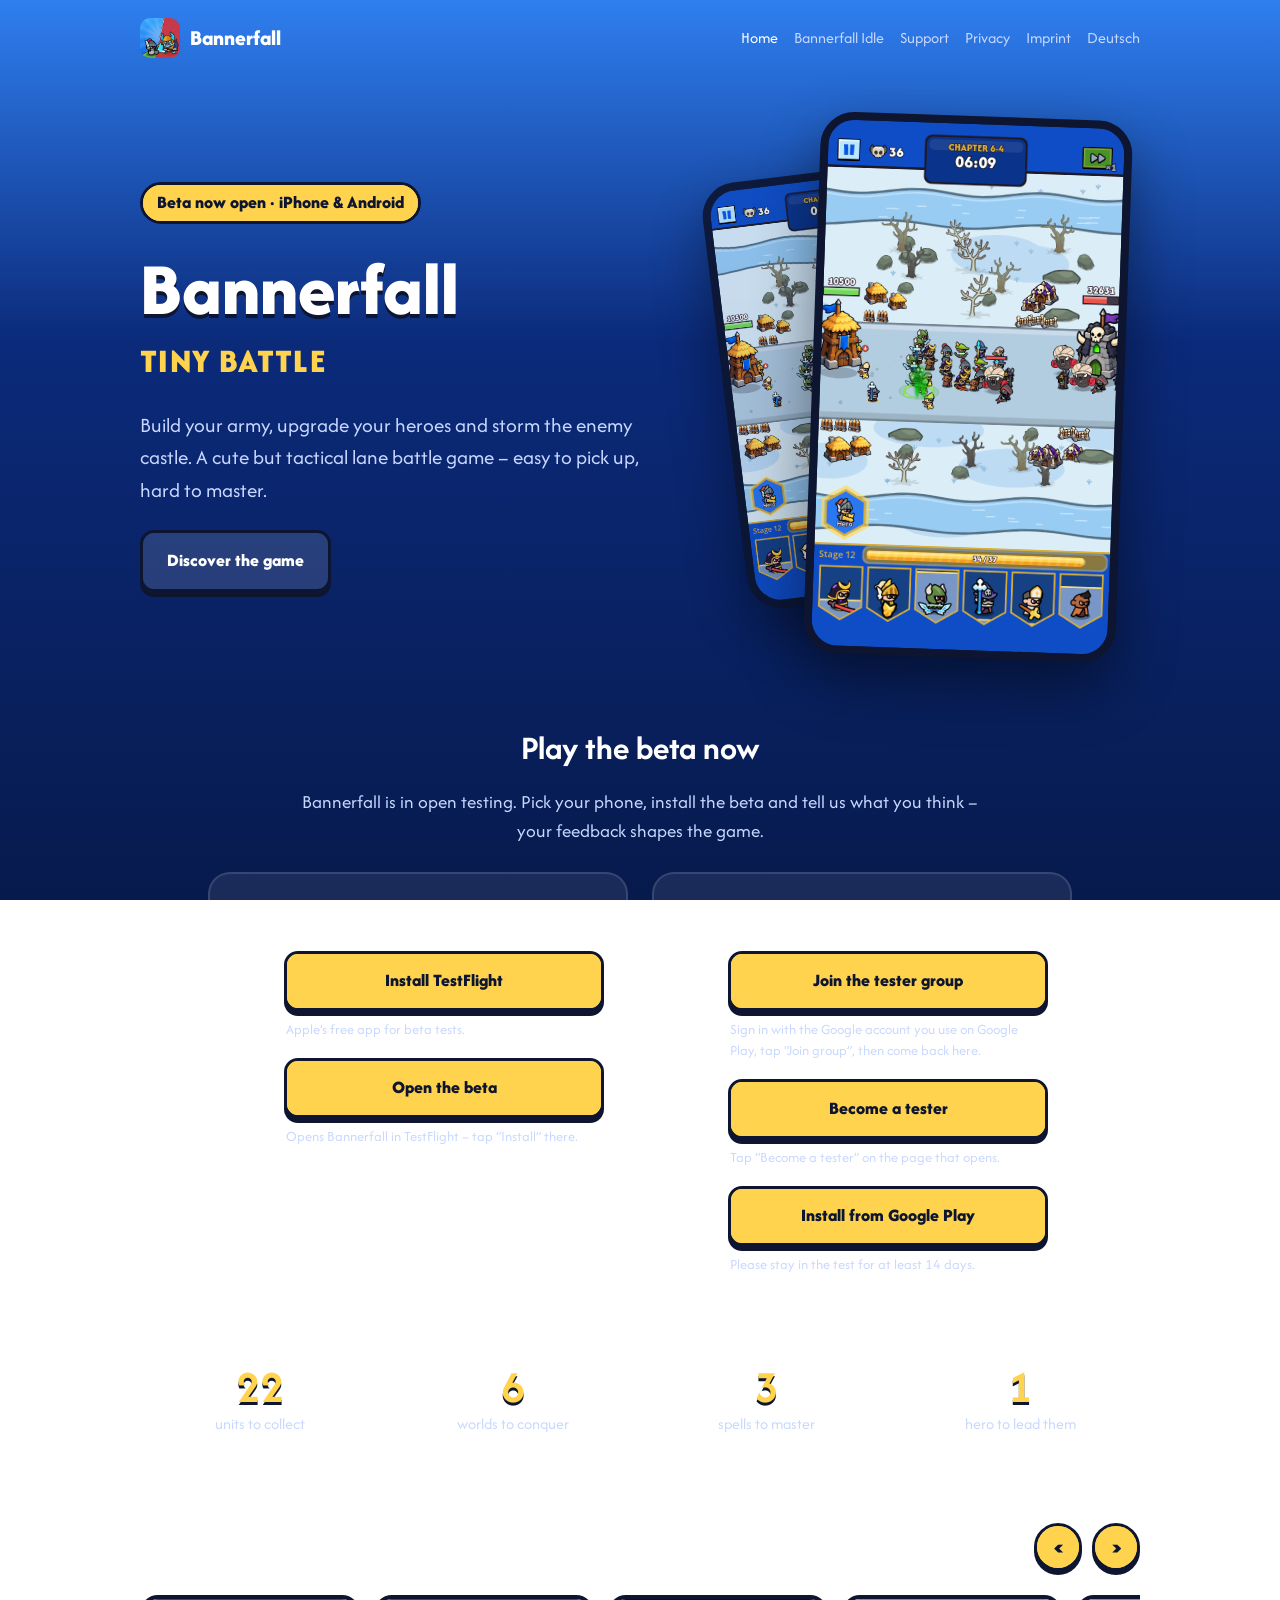
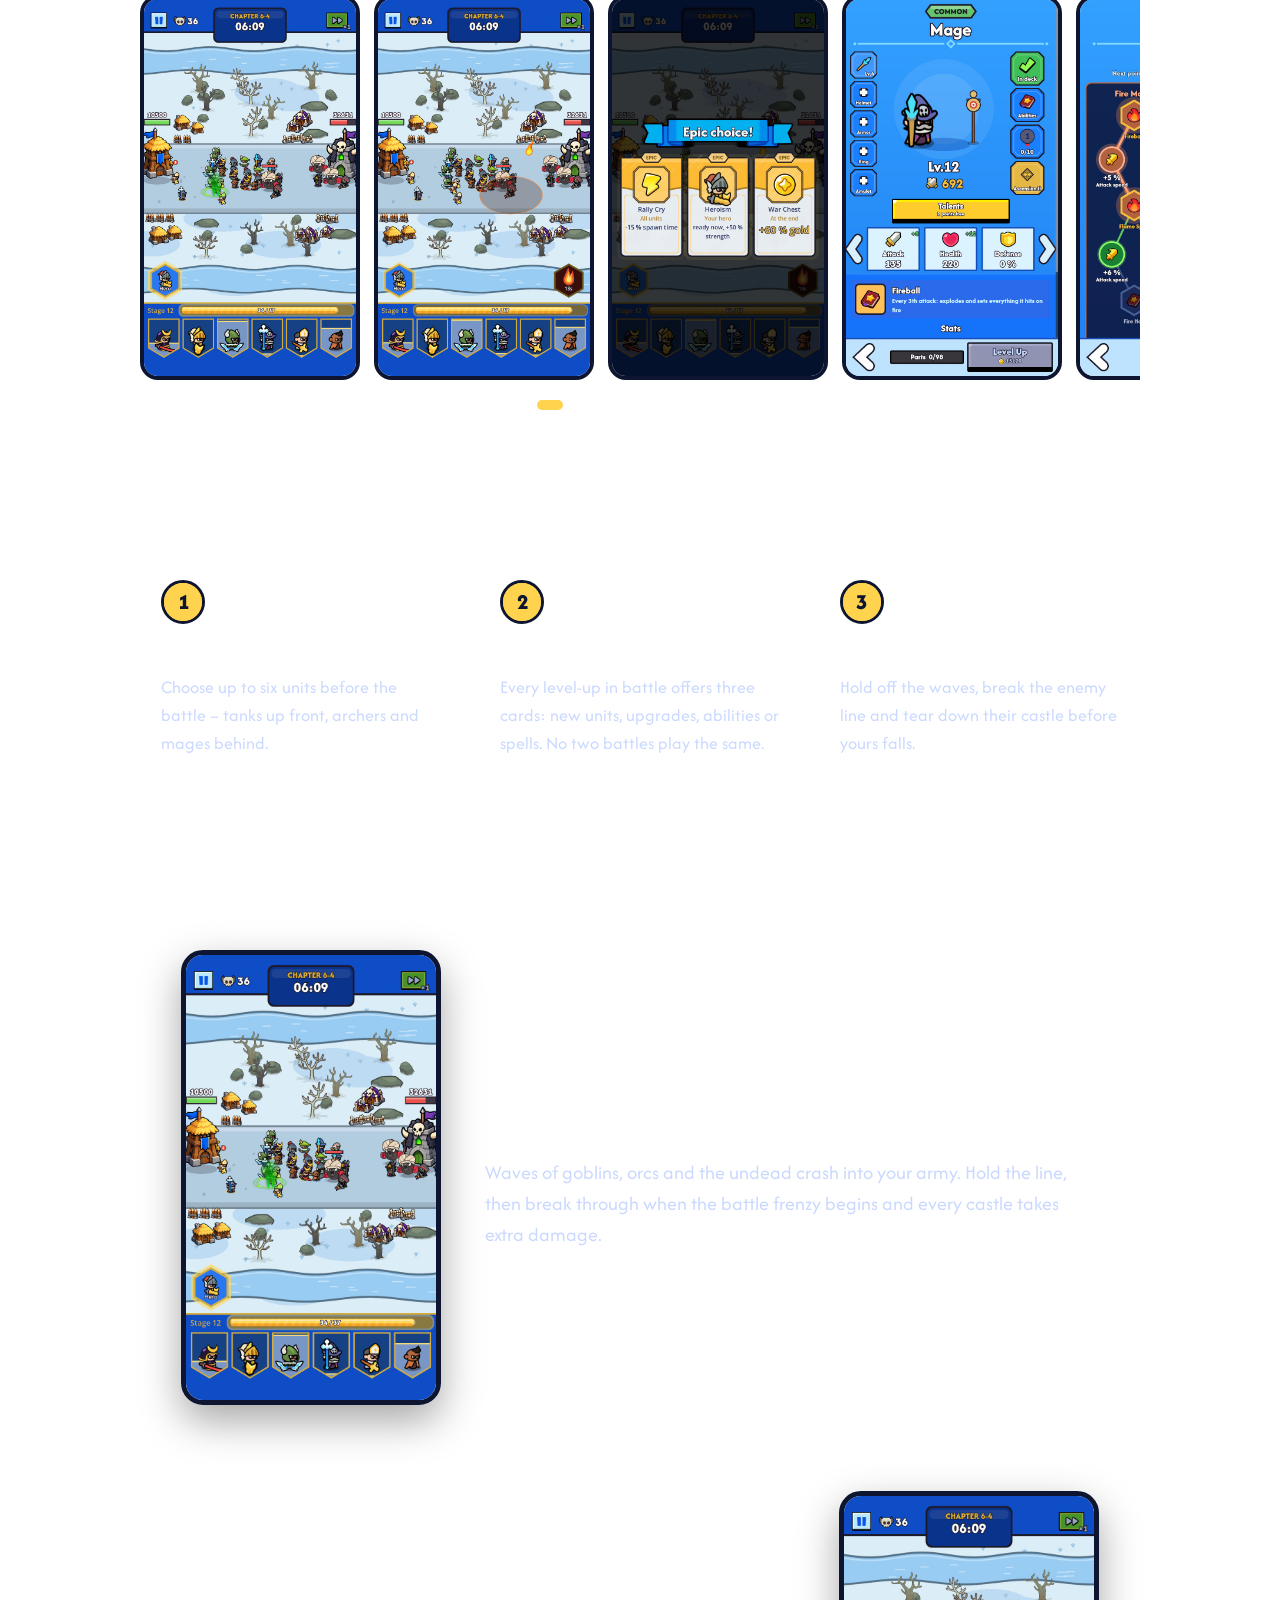
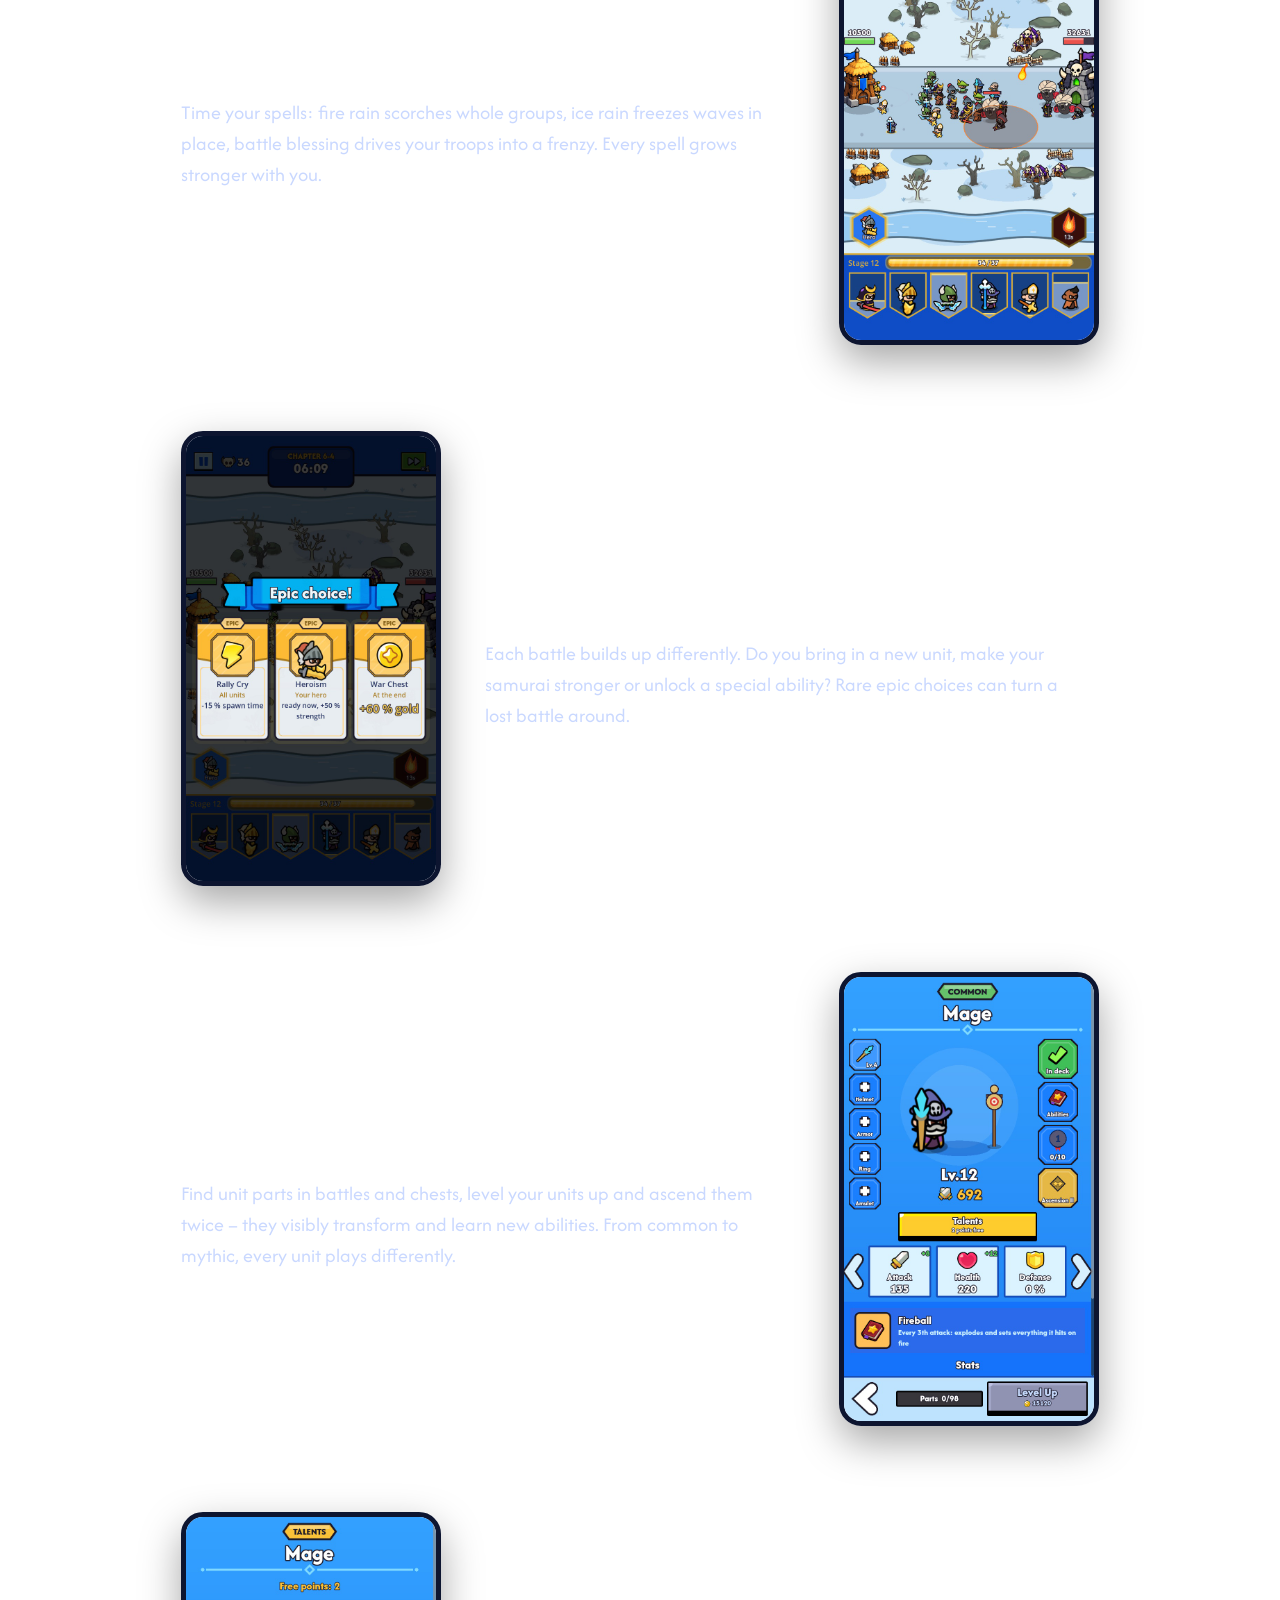
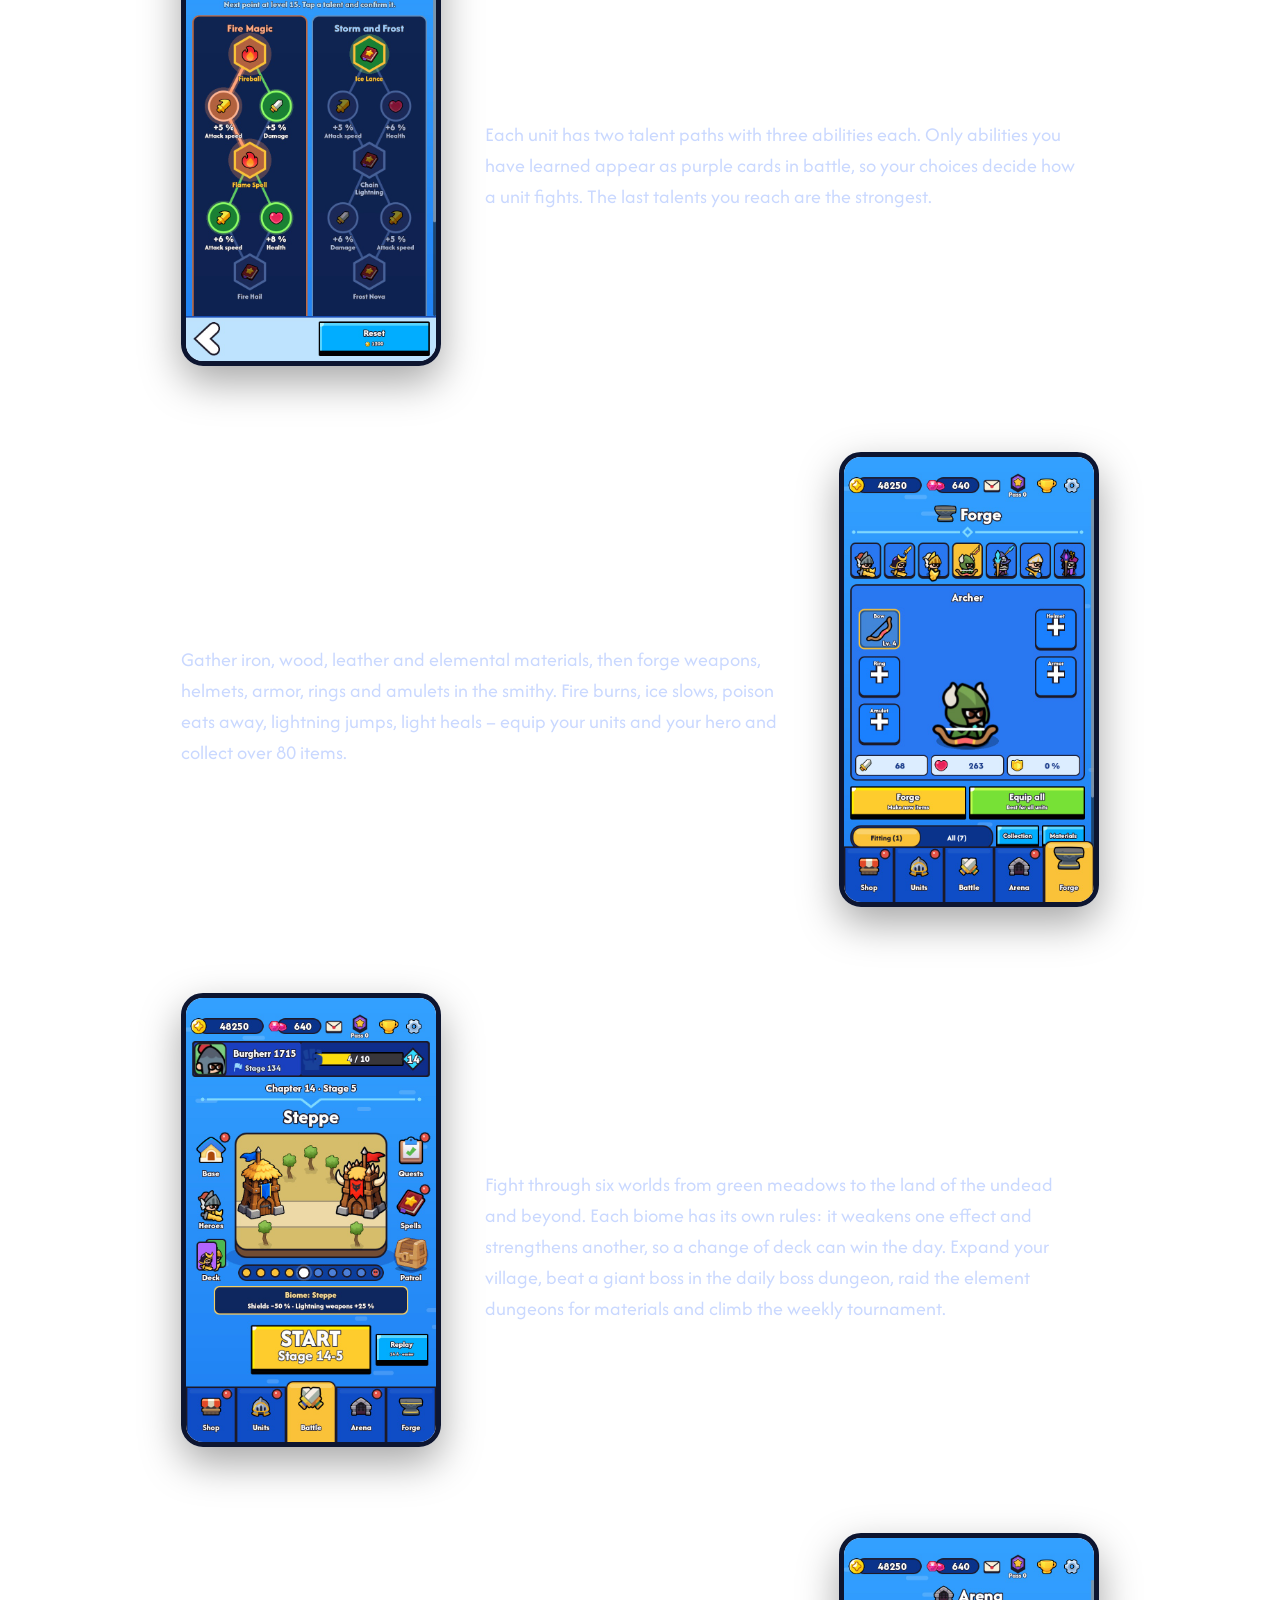
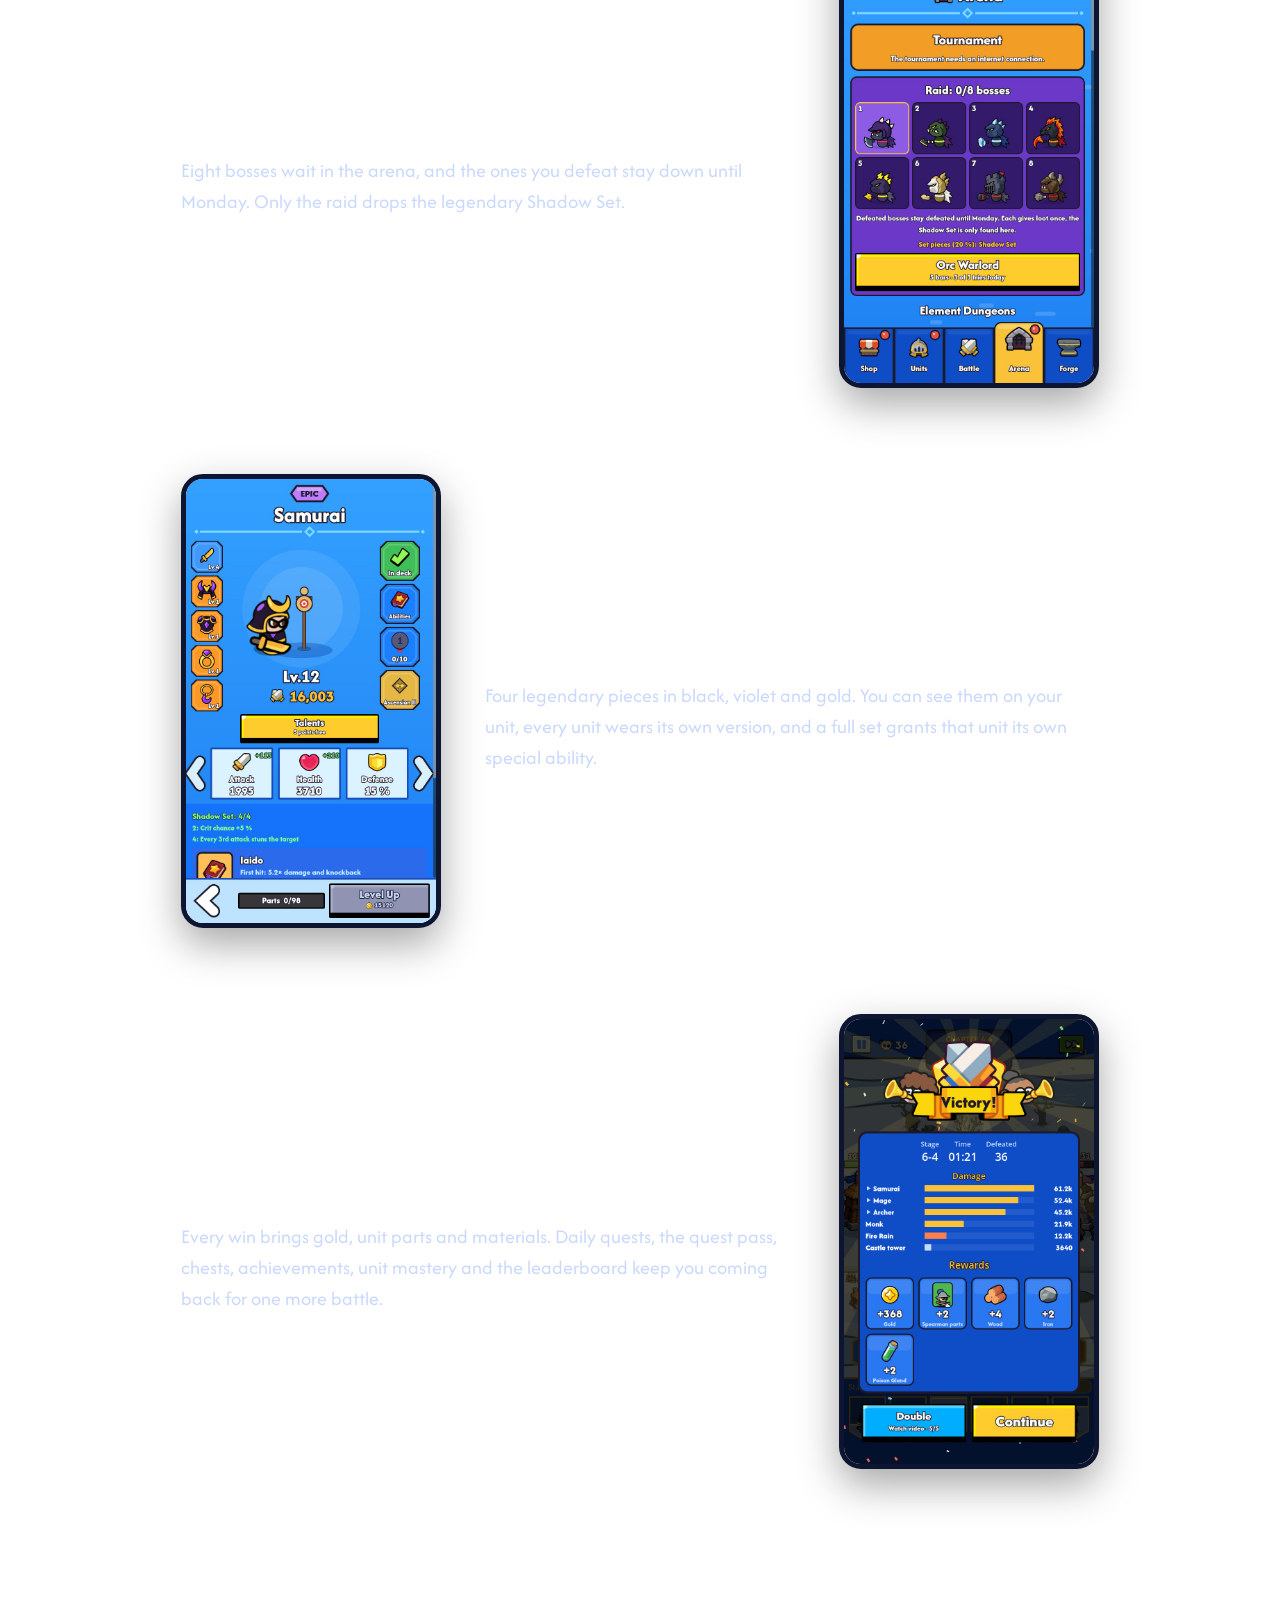
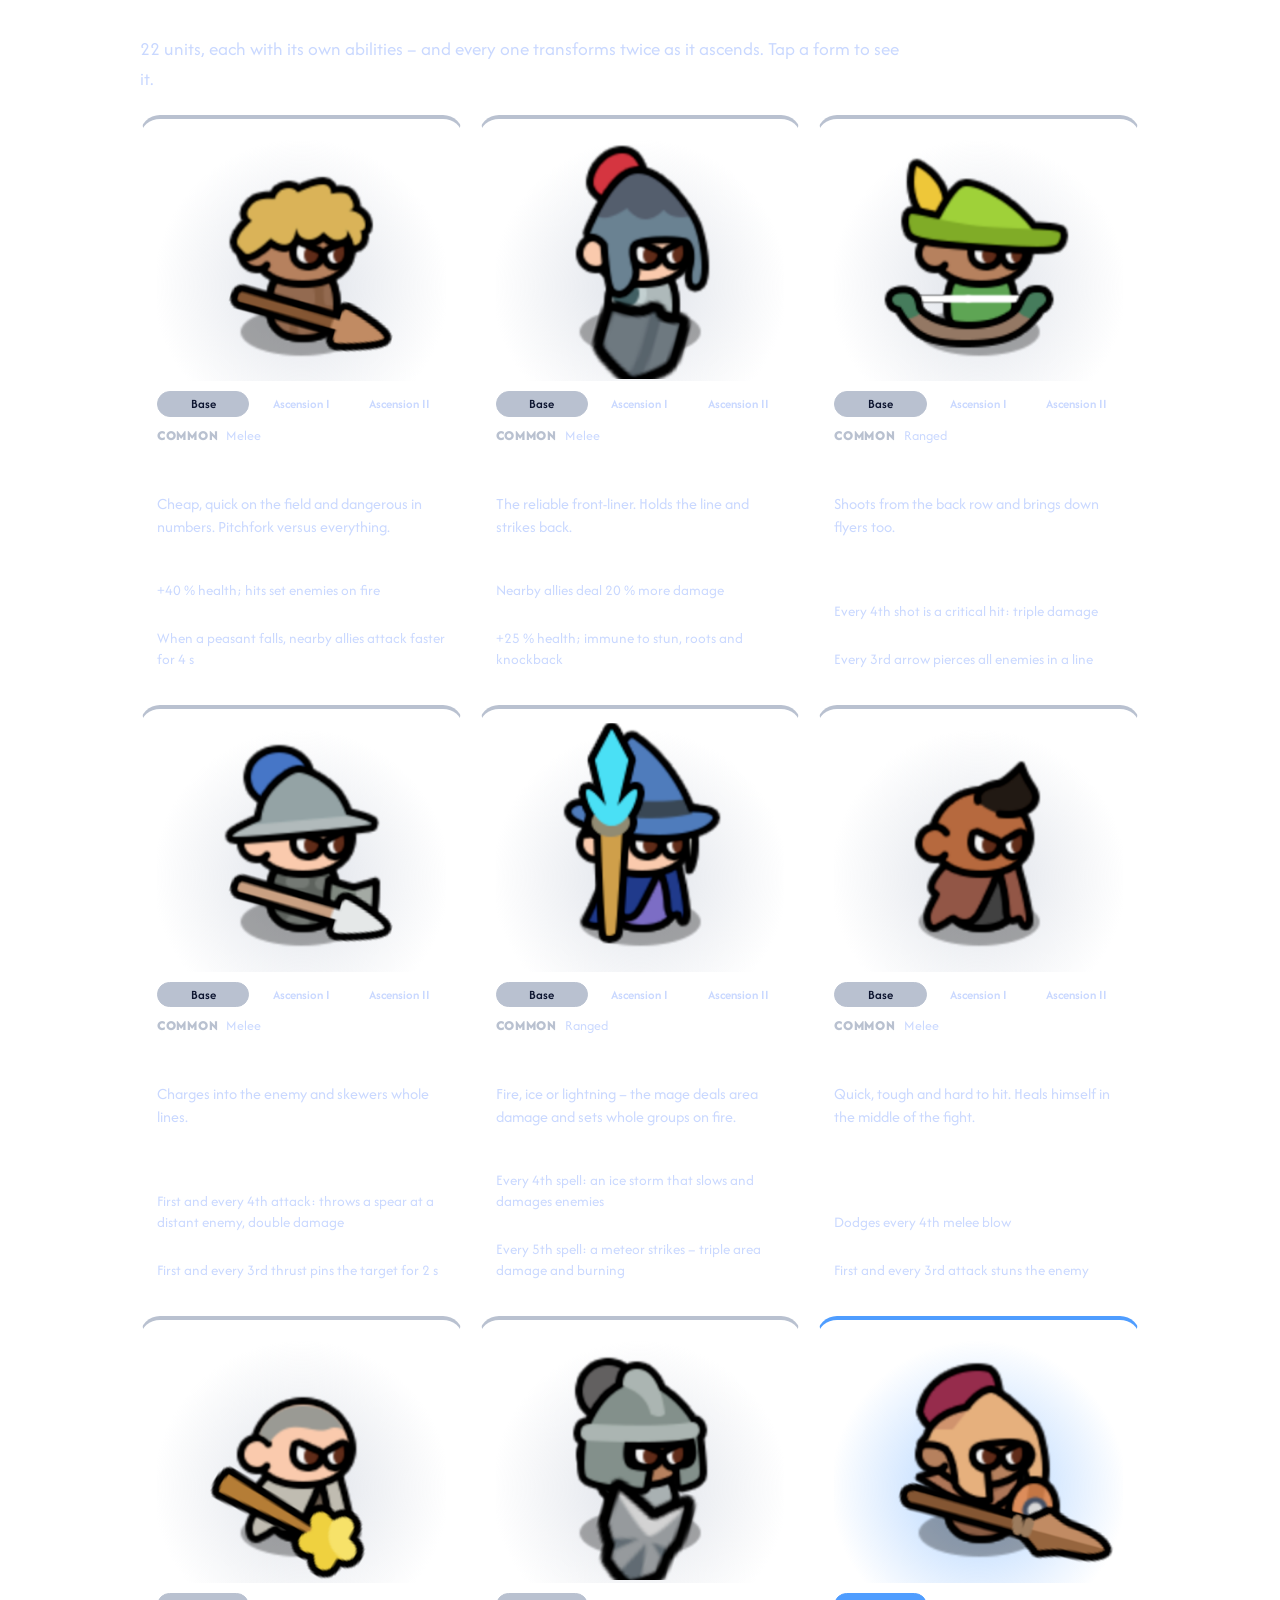
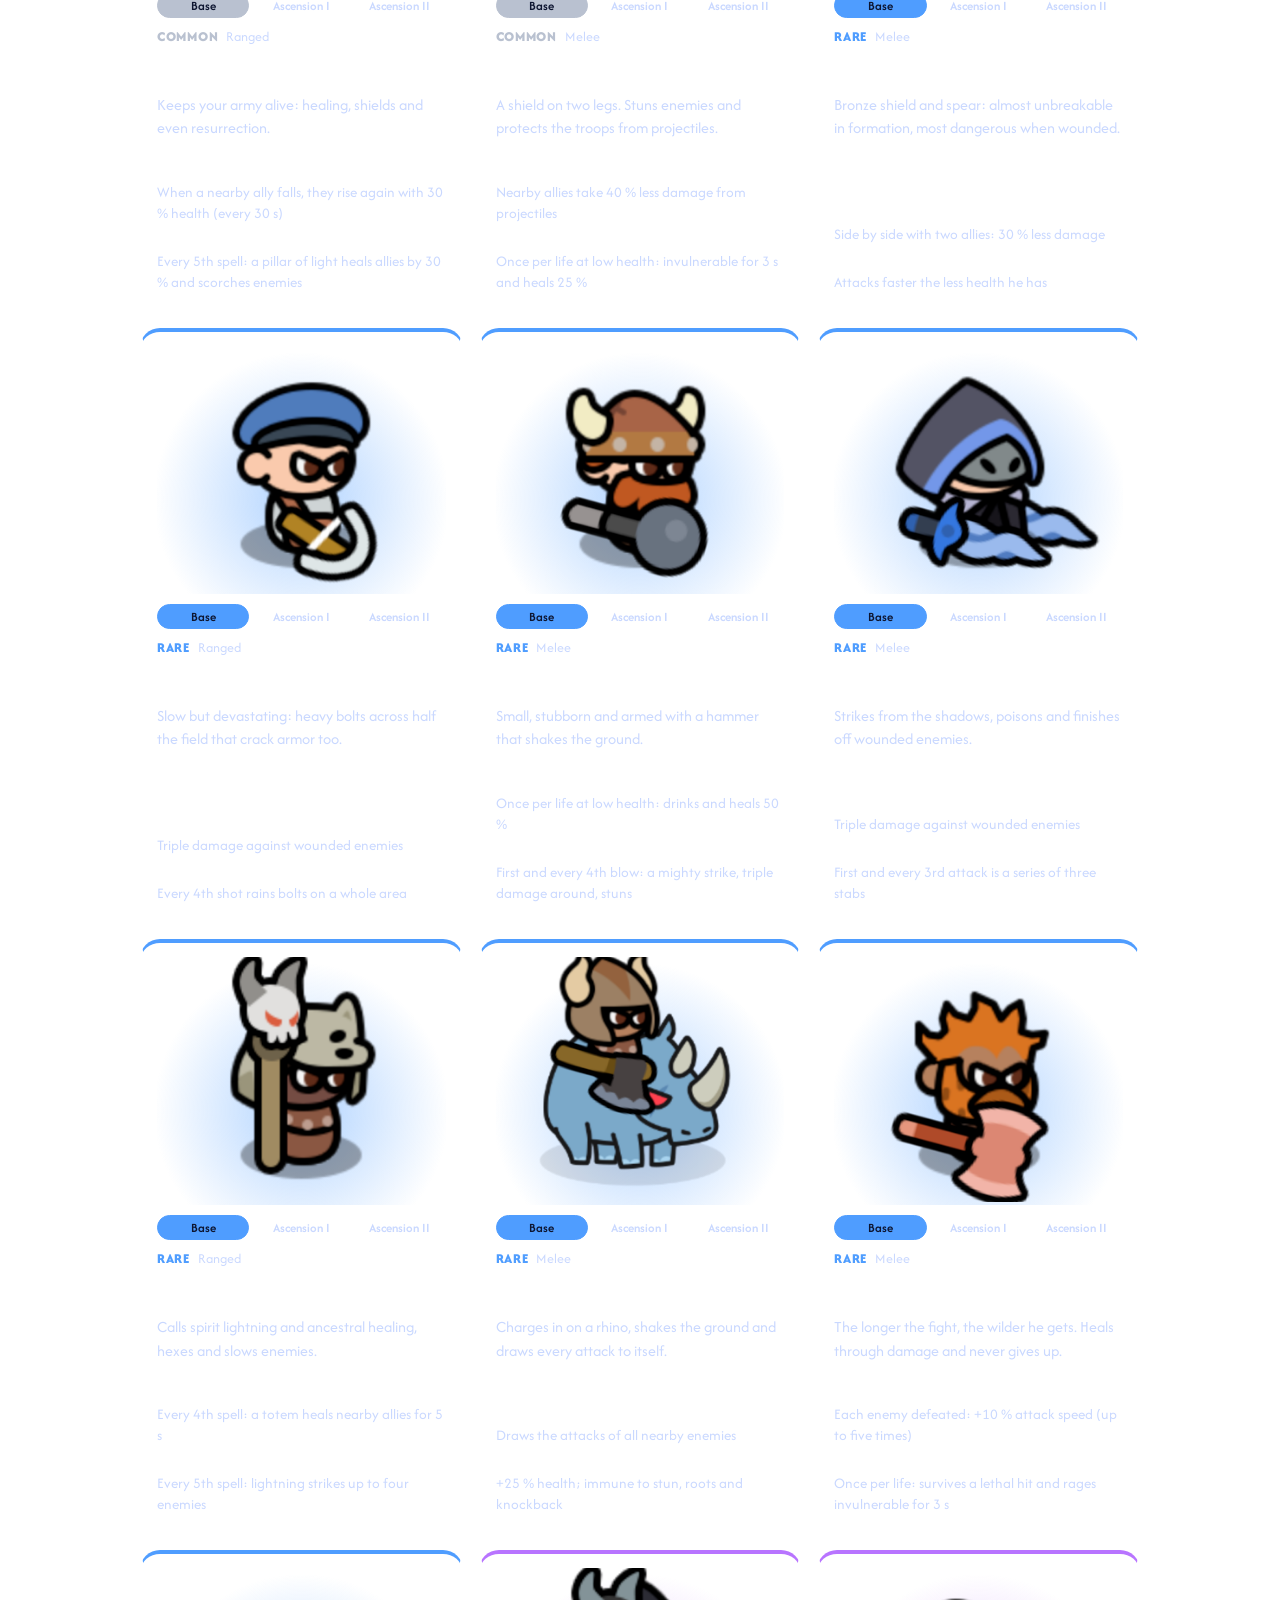
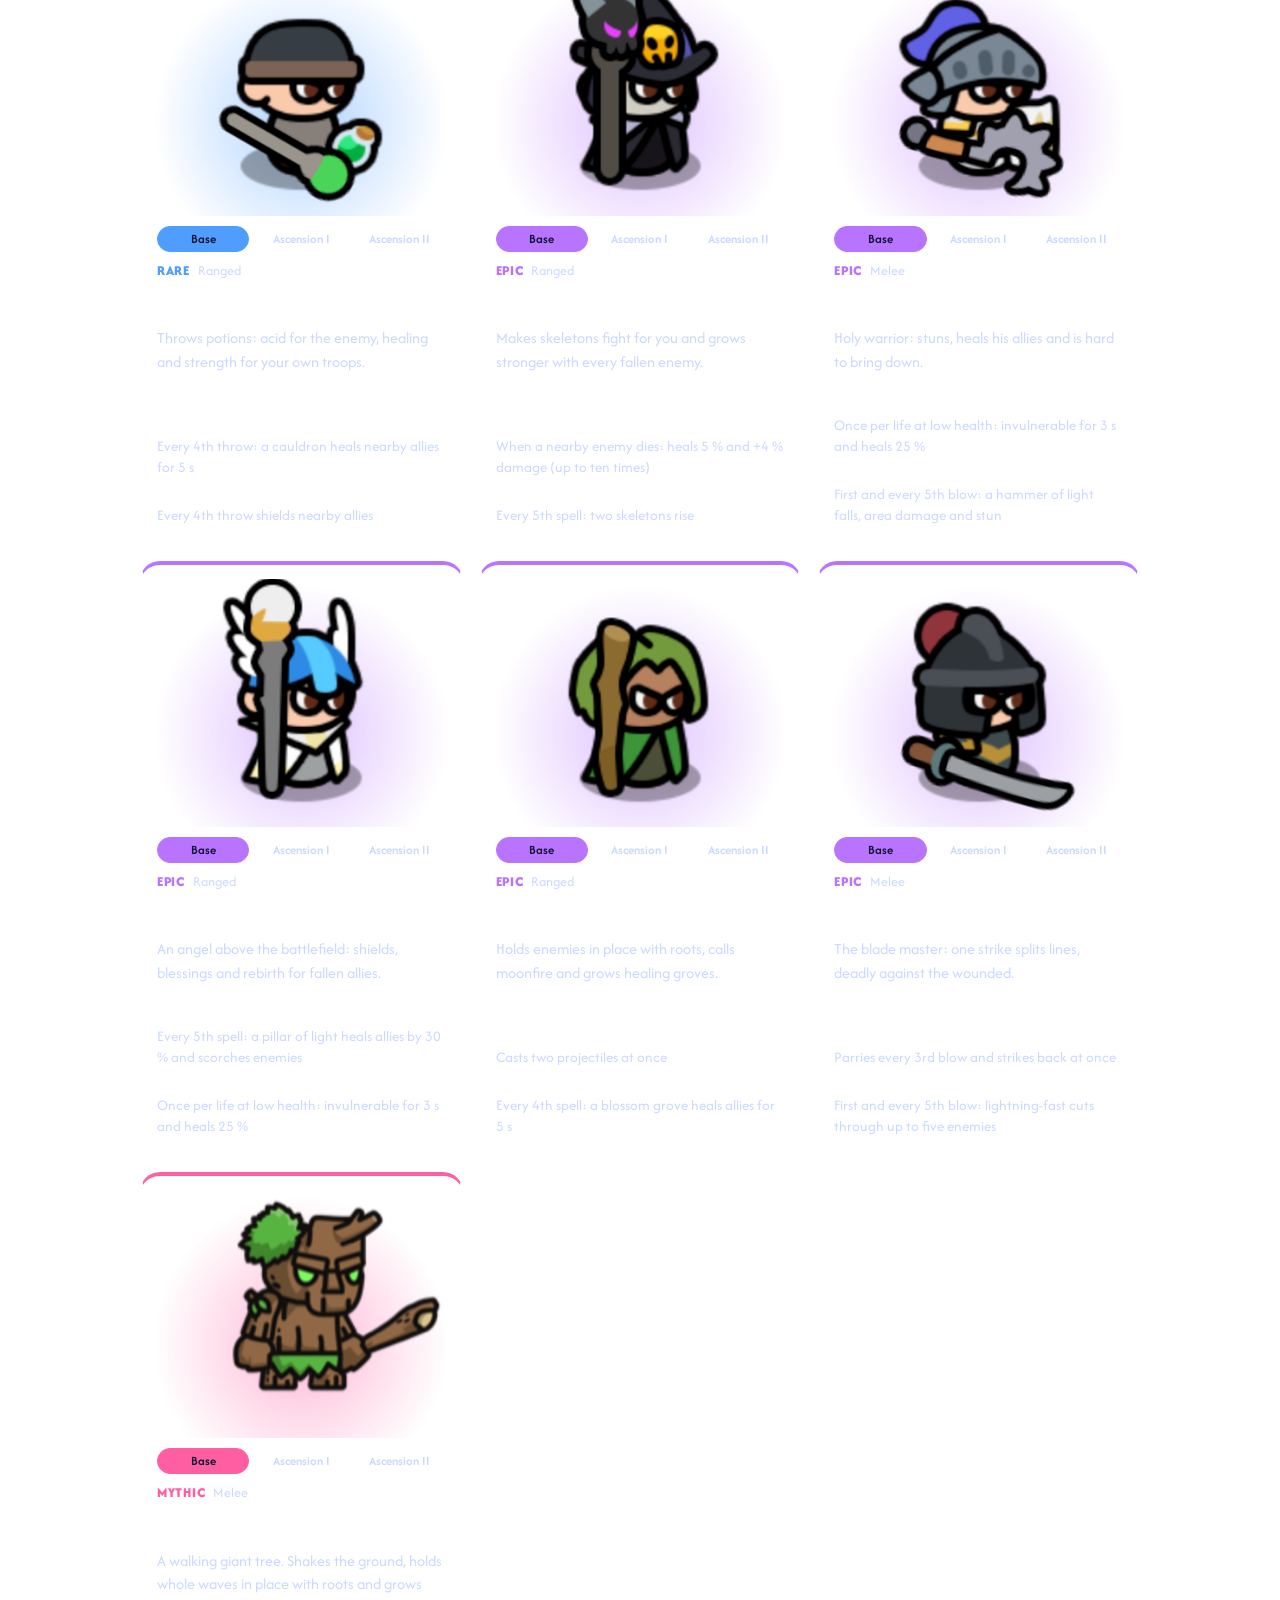
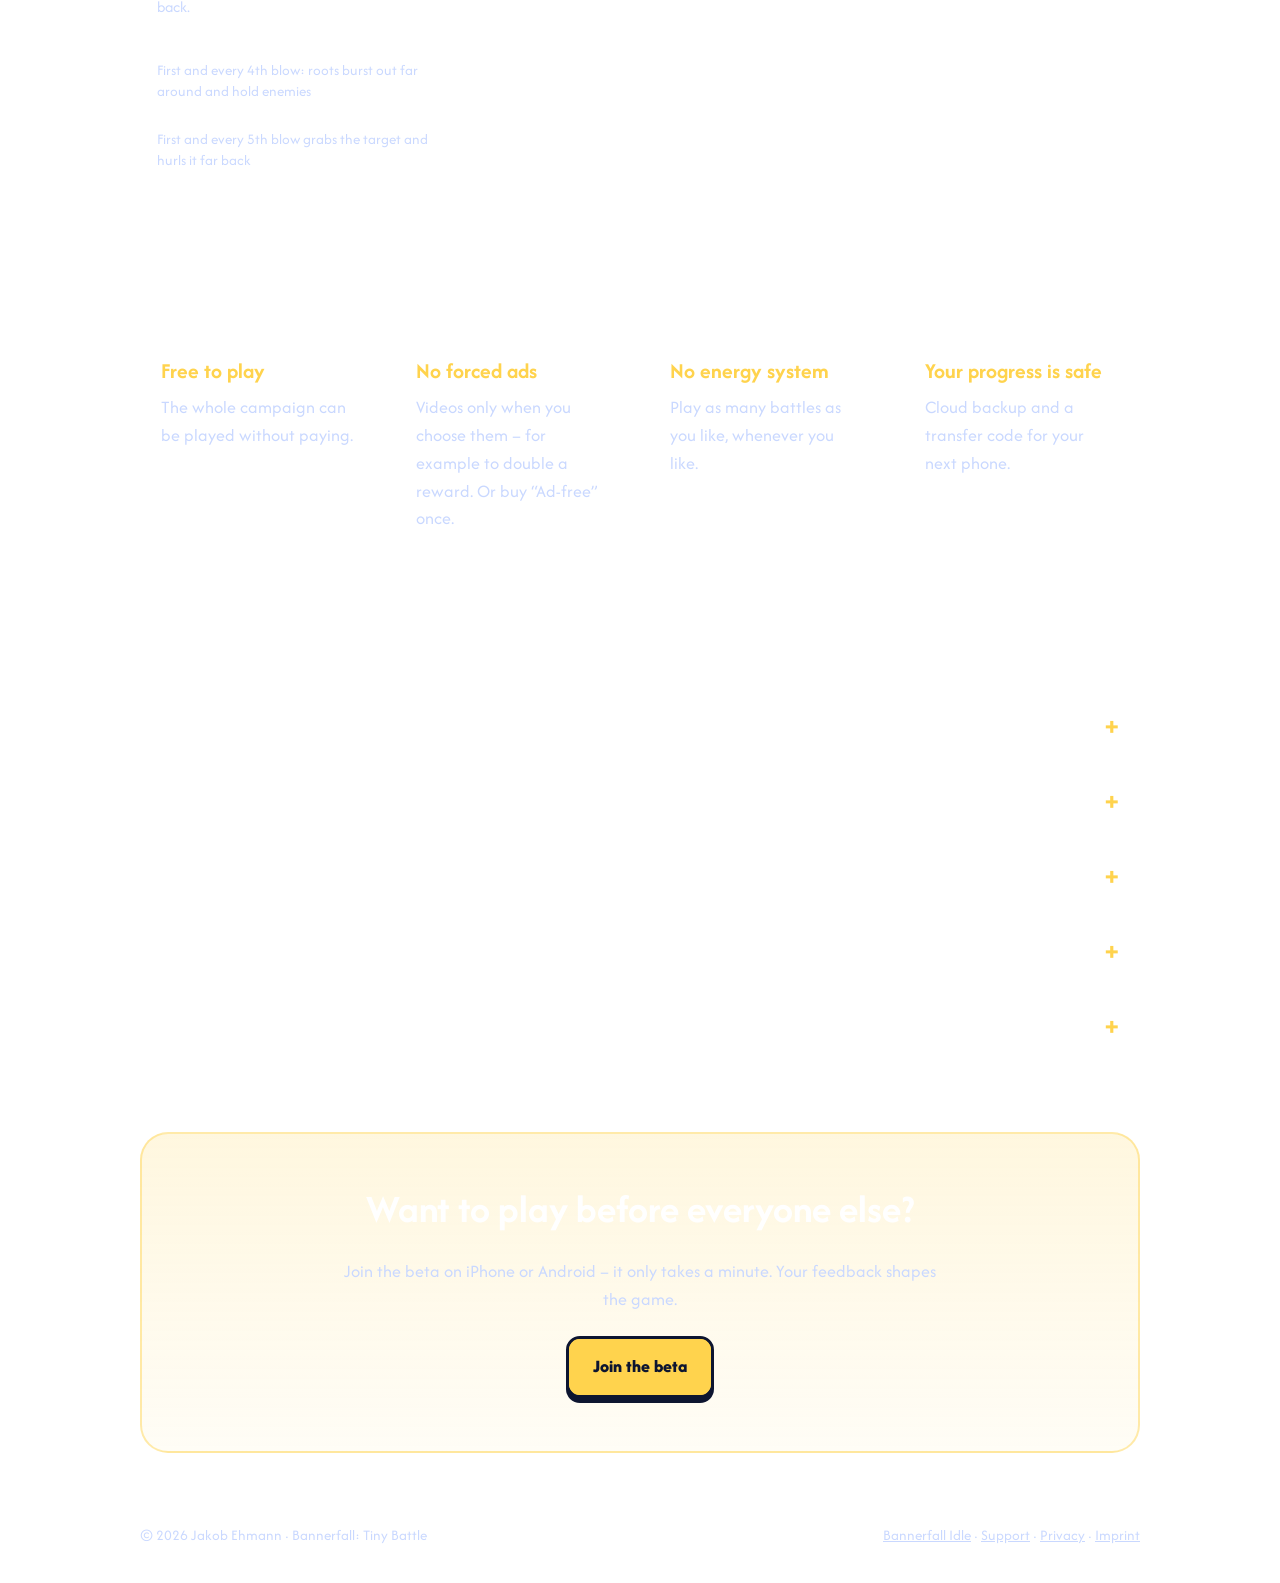
==== commit d455b4fb: "Landingpage für Bannerfall Idle unter /idle/ und /de/idle/ Eigene Seite mit Wappen-Symbol, Spielbild" ====
--- a/index.html
+++ b/index.html
@@ -13,13 +13,13 @@
 <link rel="preconnect" href="https://fonts.googleapis.com">
 <link rel="preconnect" href="https://fonts.gstatic.com" crossorigin>
 <link href="https://fonts.googleapis.com/css2?family=Afacad+Flux:wght@400;600;800&display=swap" rel="stylesheet">
-<link rel="stylesheet" href="style.css?v=ef254e10">
+<link rel="stylesheet" href="style.css?v=7813b426">
 </head>
 <body>
 <div class="wrap">
 <header class="top">
 <a class="brand" href="index.html"><img src="img/icon.png" alt="">Bannerfall</a>
-<nav><a href="index.html" aria-current="page">Home</a><a href="support.html">Support</a><a href="privacy.html">Privacy</a><a href="imprint.html">Imprint</a><a href="de/index.html" lang="de">Deutsch</a></nav>
+<nav><a href="index.html" aria-current="page">Home</a><a href="idle/">Bannerfall Idle</a><a href="support.html">Support</a><a href="privacy.html">Privacy</a><a href="imprint.html">Imprint</a><a href="de/index.html" lang="de">Deutsch</a></nav>
 </header>
 
 <main>
@@ -124,6 +124,6 @@
 });
 </script>
 </div>
-<footer><div class="wrap"><span>© 2026 Jakob Ehmann · Bannerfall: Tiny Battle</span><span><a href="support.html">Support</a> · <a href="privacy.html">Privacy</a> · <a href="imprint.html">Imprint</a></span></div></footer>
+<footer><div class="wrap"><span>© 2026 Jakob Ehmann · Bannerfall: Tiny Battle</span><span><a href="idle/">Bannerfall Idle</a> · <a href="support.html">Support</a> · <a href="privacy.html">Privacy</a> · <a href="imprint.html">Imprint</a></span></div></footer>
 </body>
 </html>
--- a/style.css
+++ b/style.css
@@ -453,3 +453,7 @@
 @media (max-width: 760px) {
   .bcards { grid-template-columns: minmax(0, 460px); }
 }
+/* Bannerfall Idle: Beta-Schritt, der noch nicht verfügbar ist (grau, ohne Link) */
+.btn.off { display: block; text-align: center; padding: 10px 16px; font-size: 18px; background: rgba(255, 255, 255, 0.1); color: var(--muted); border-color: rgba(13, 21, 48, 0.6); box-shadow: none; cursor: default; }
+.btn.off small { display: block; font-size: 13px; font-weight: 600; opacity: 0.8; }
+.final .other { margin: 26px auto 0; font-size: 16px; }
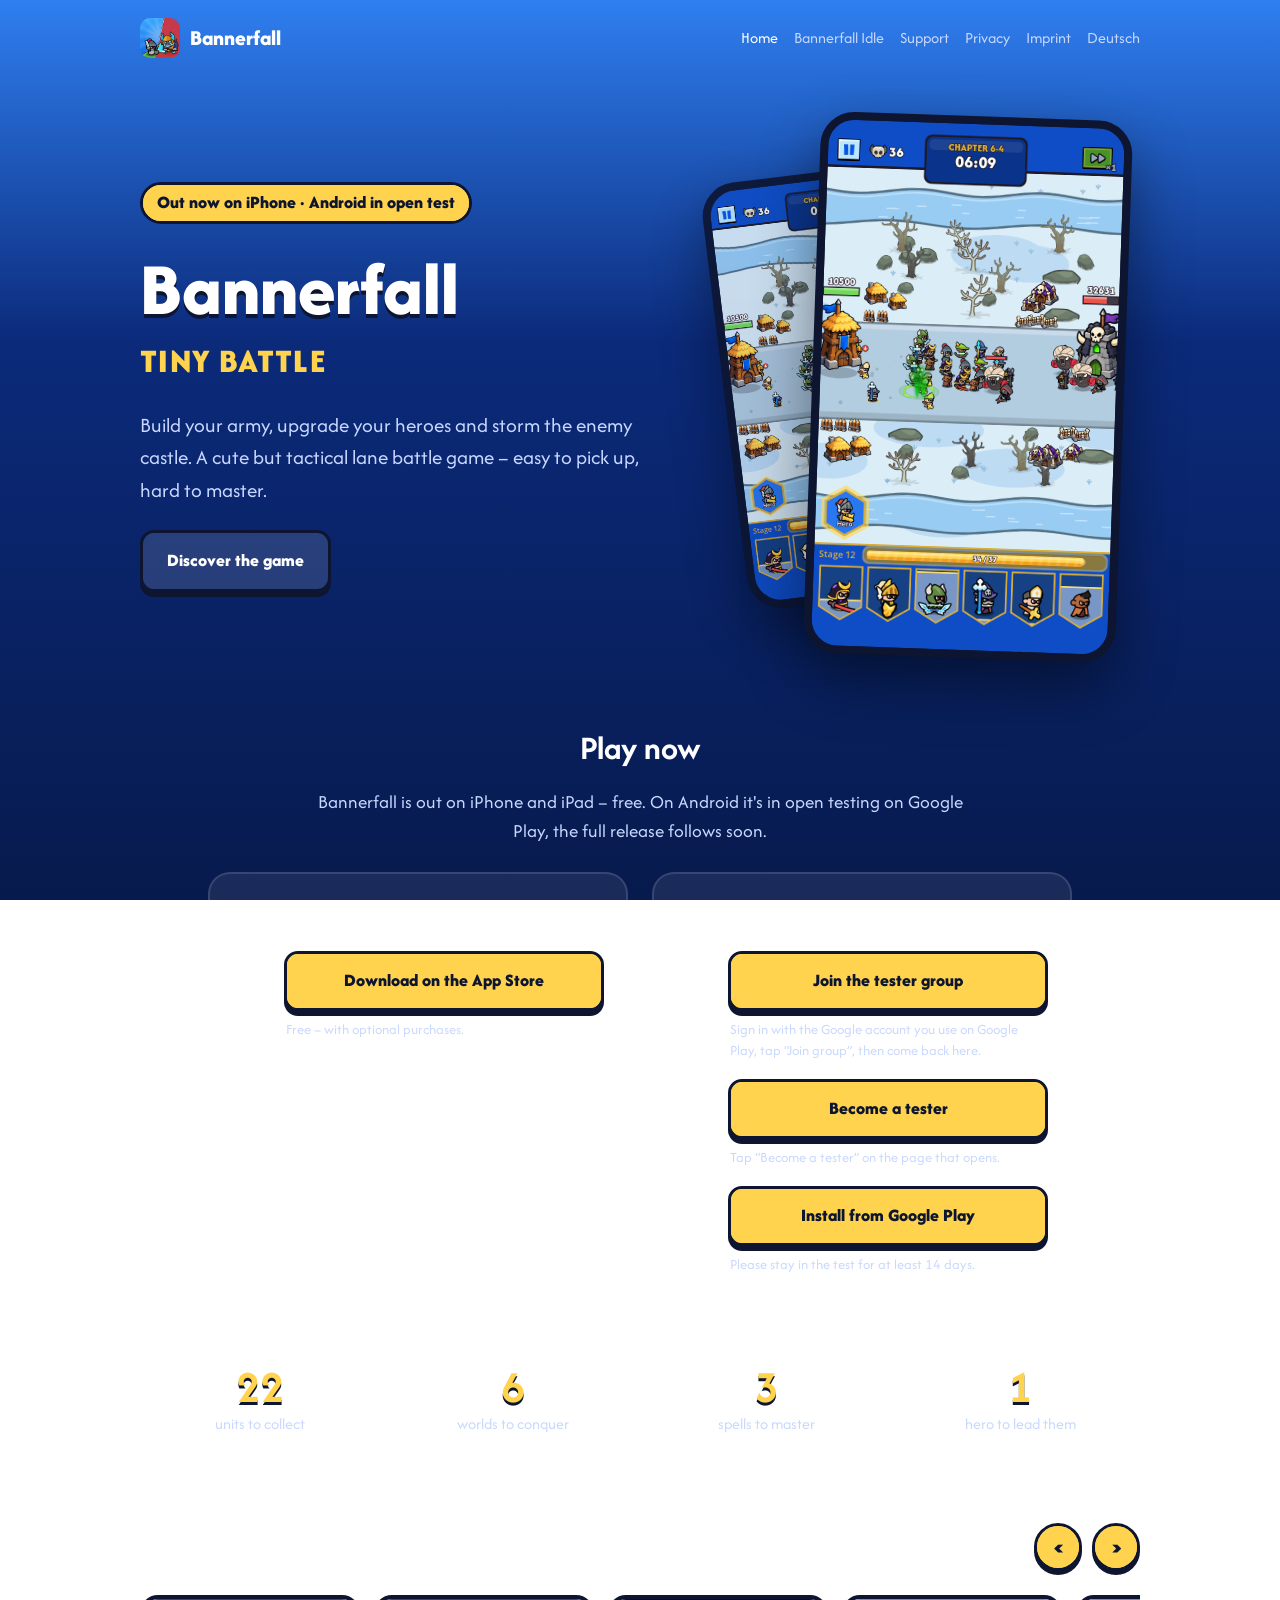
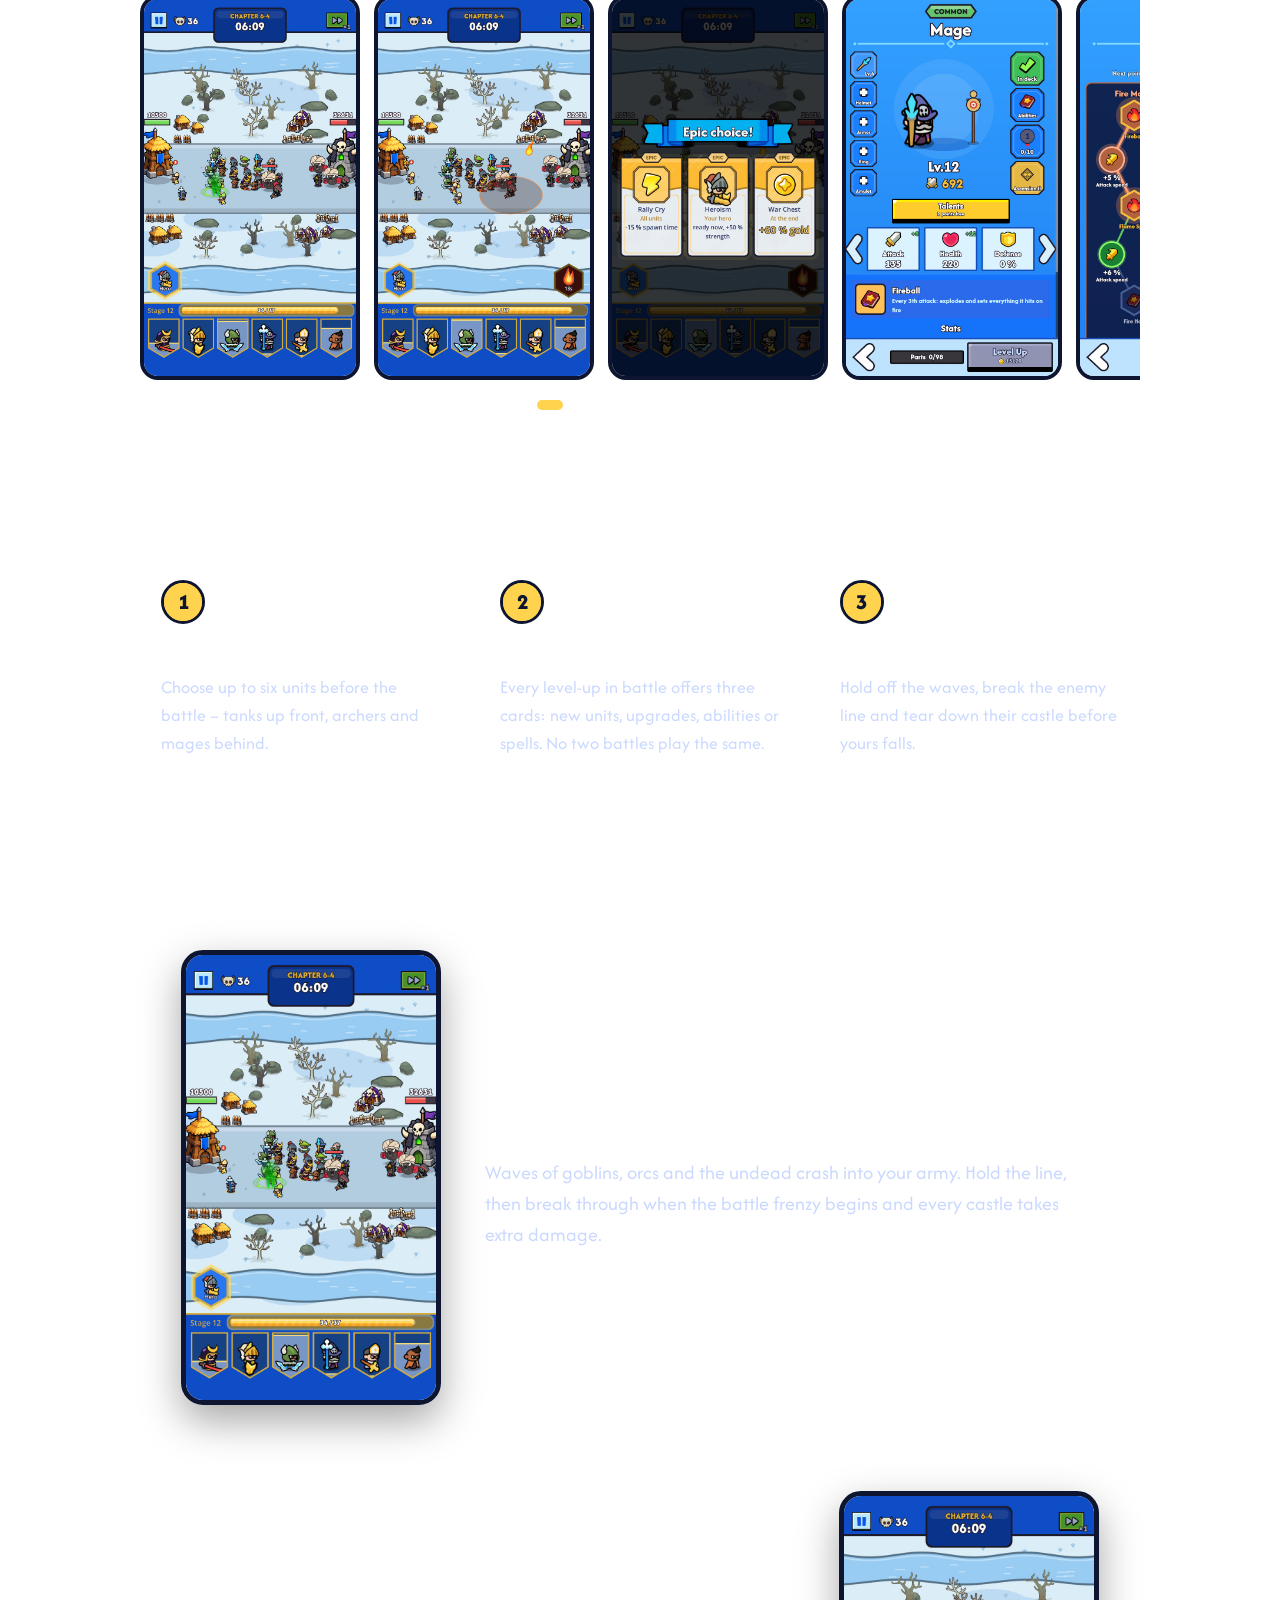
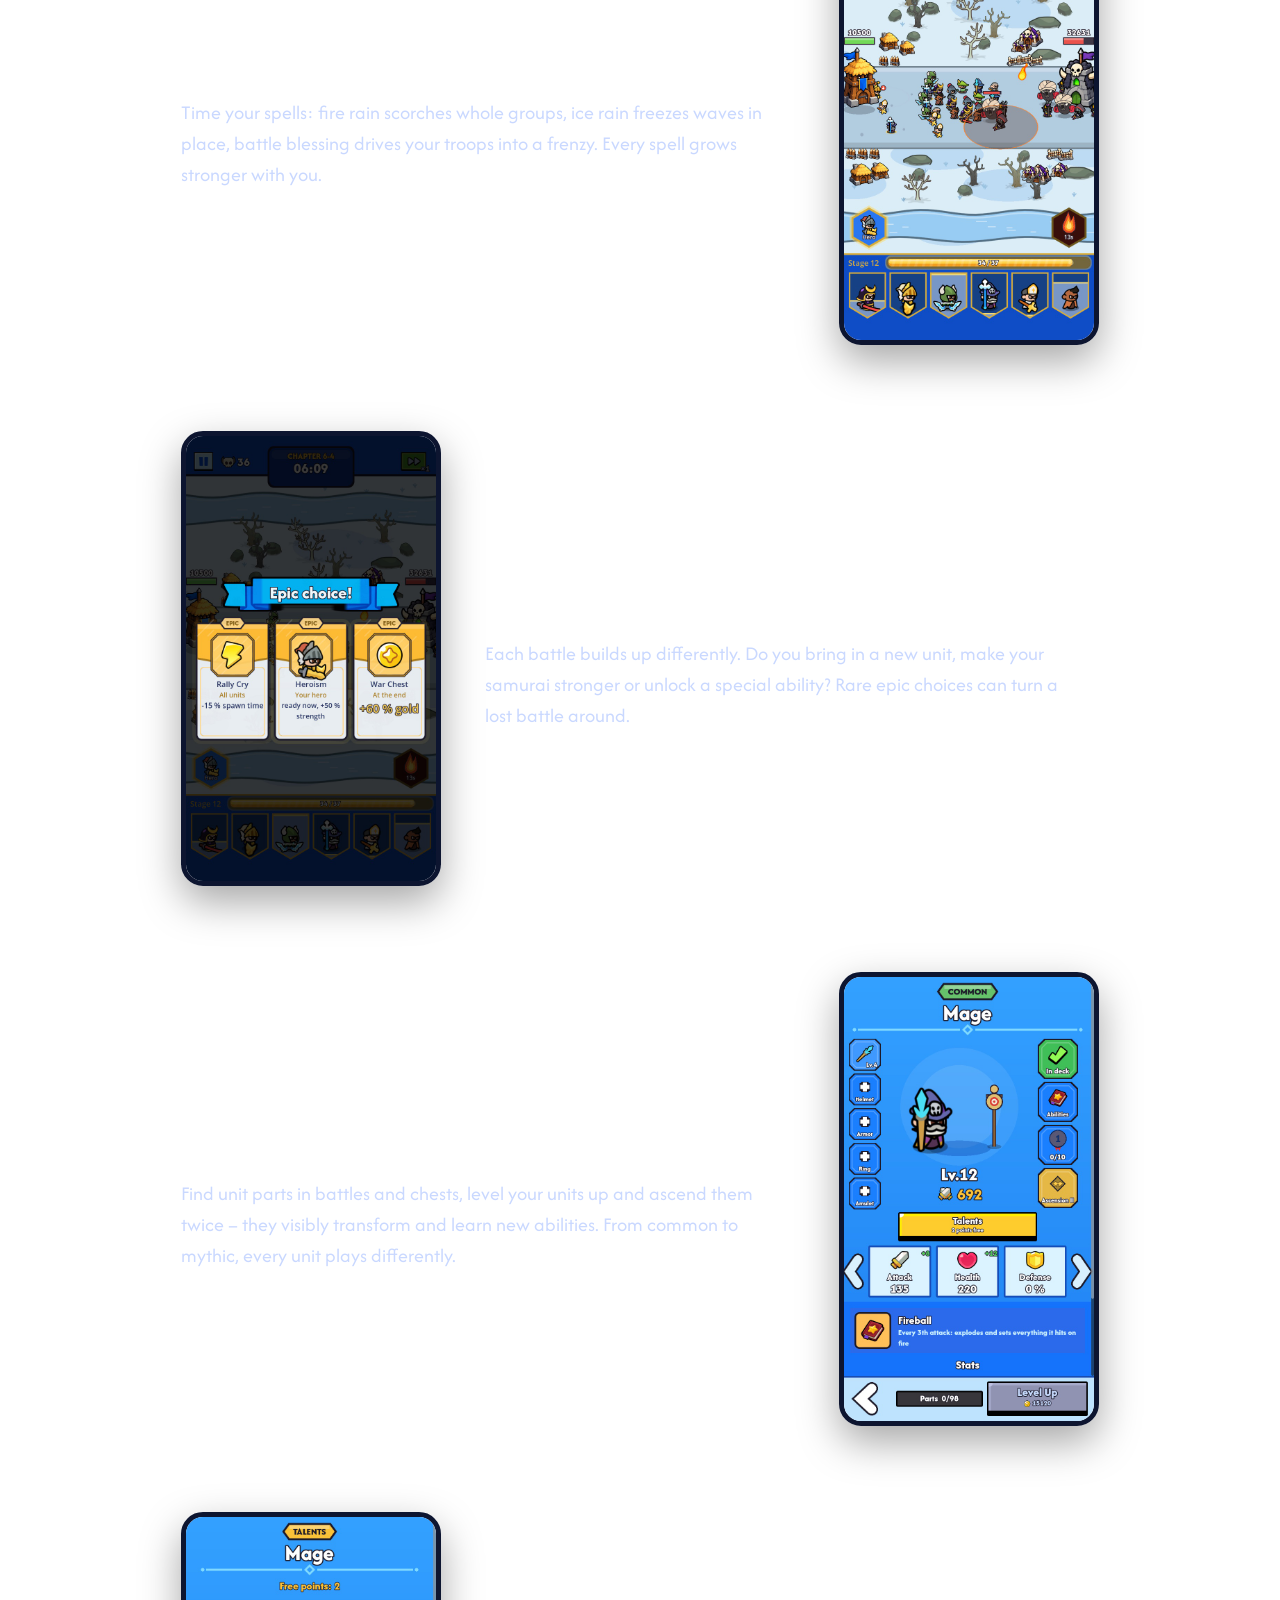
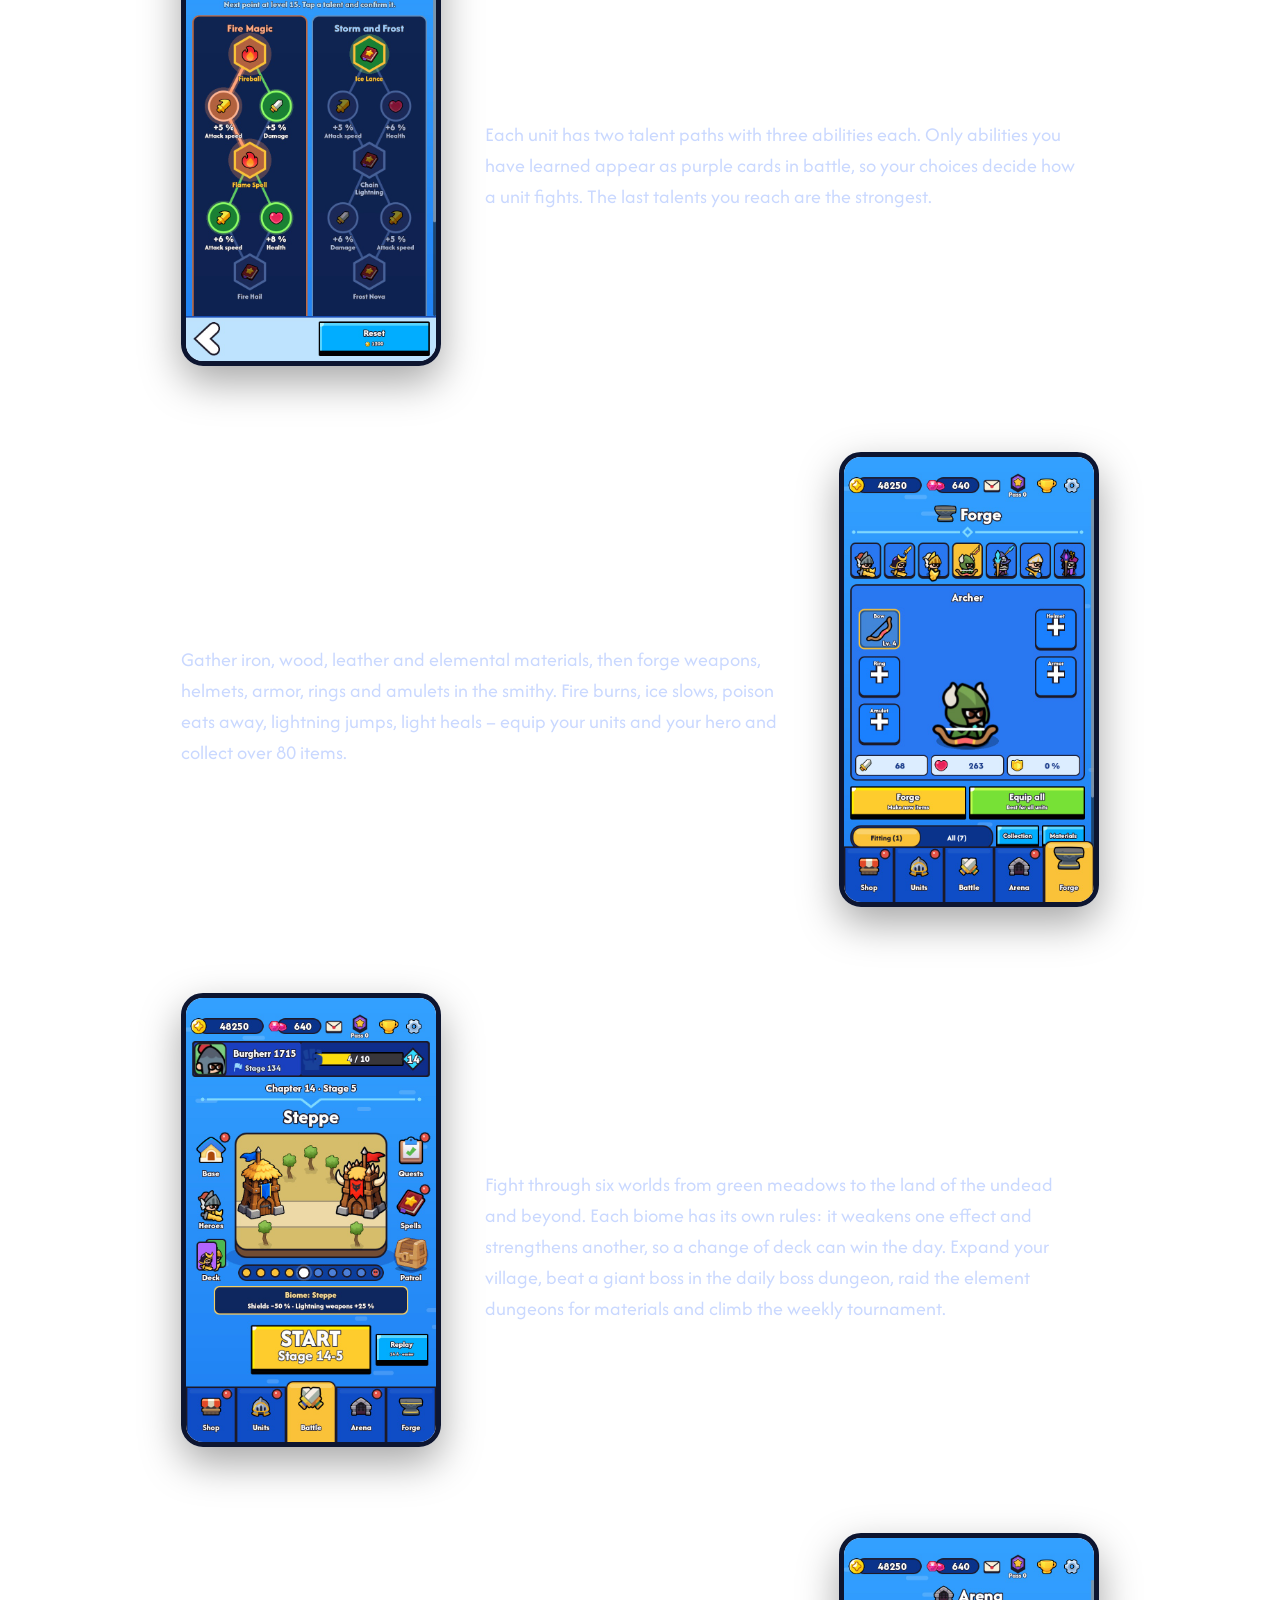
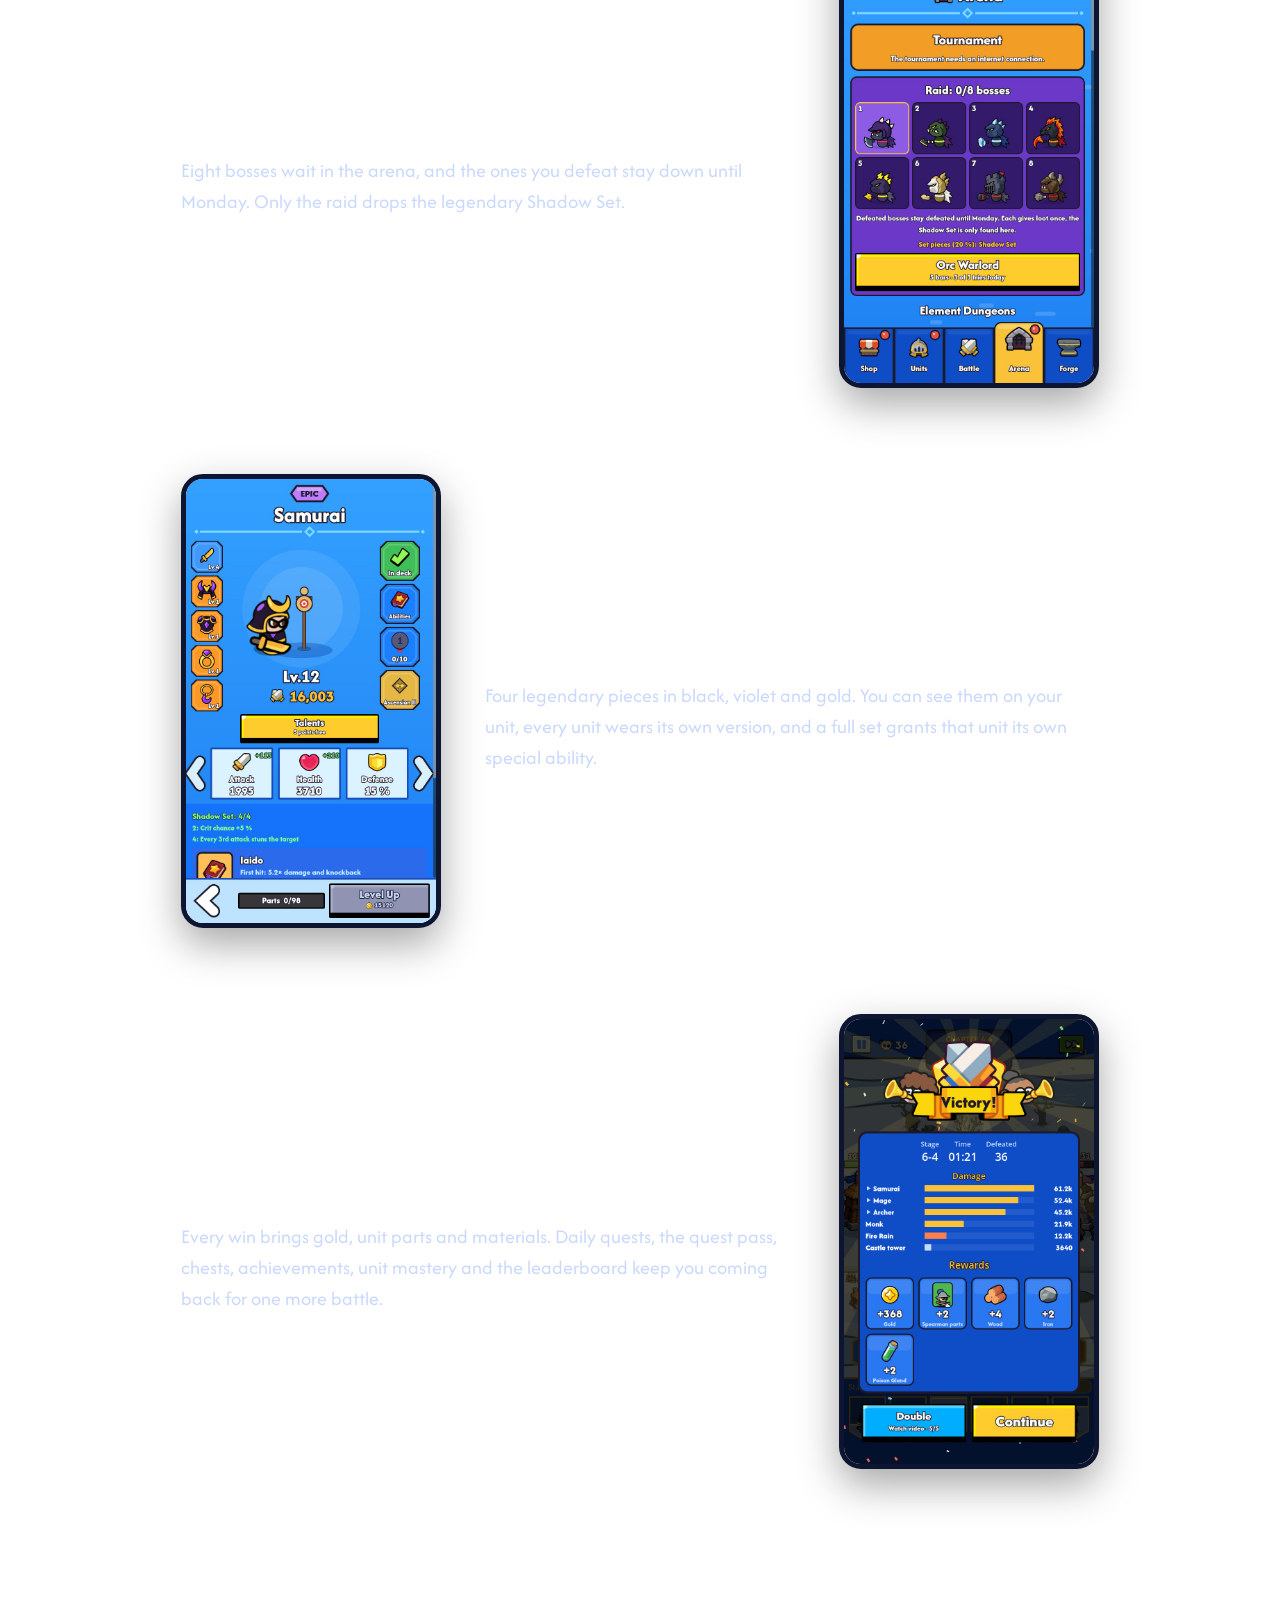
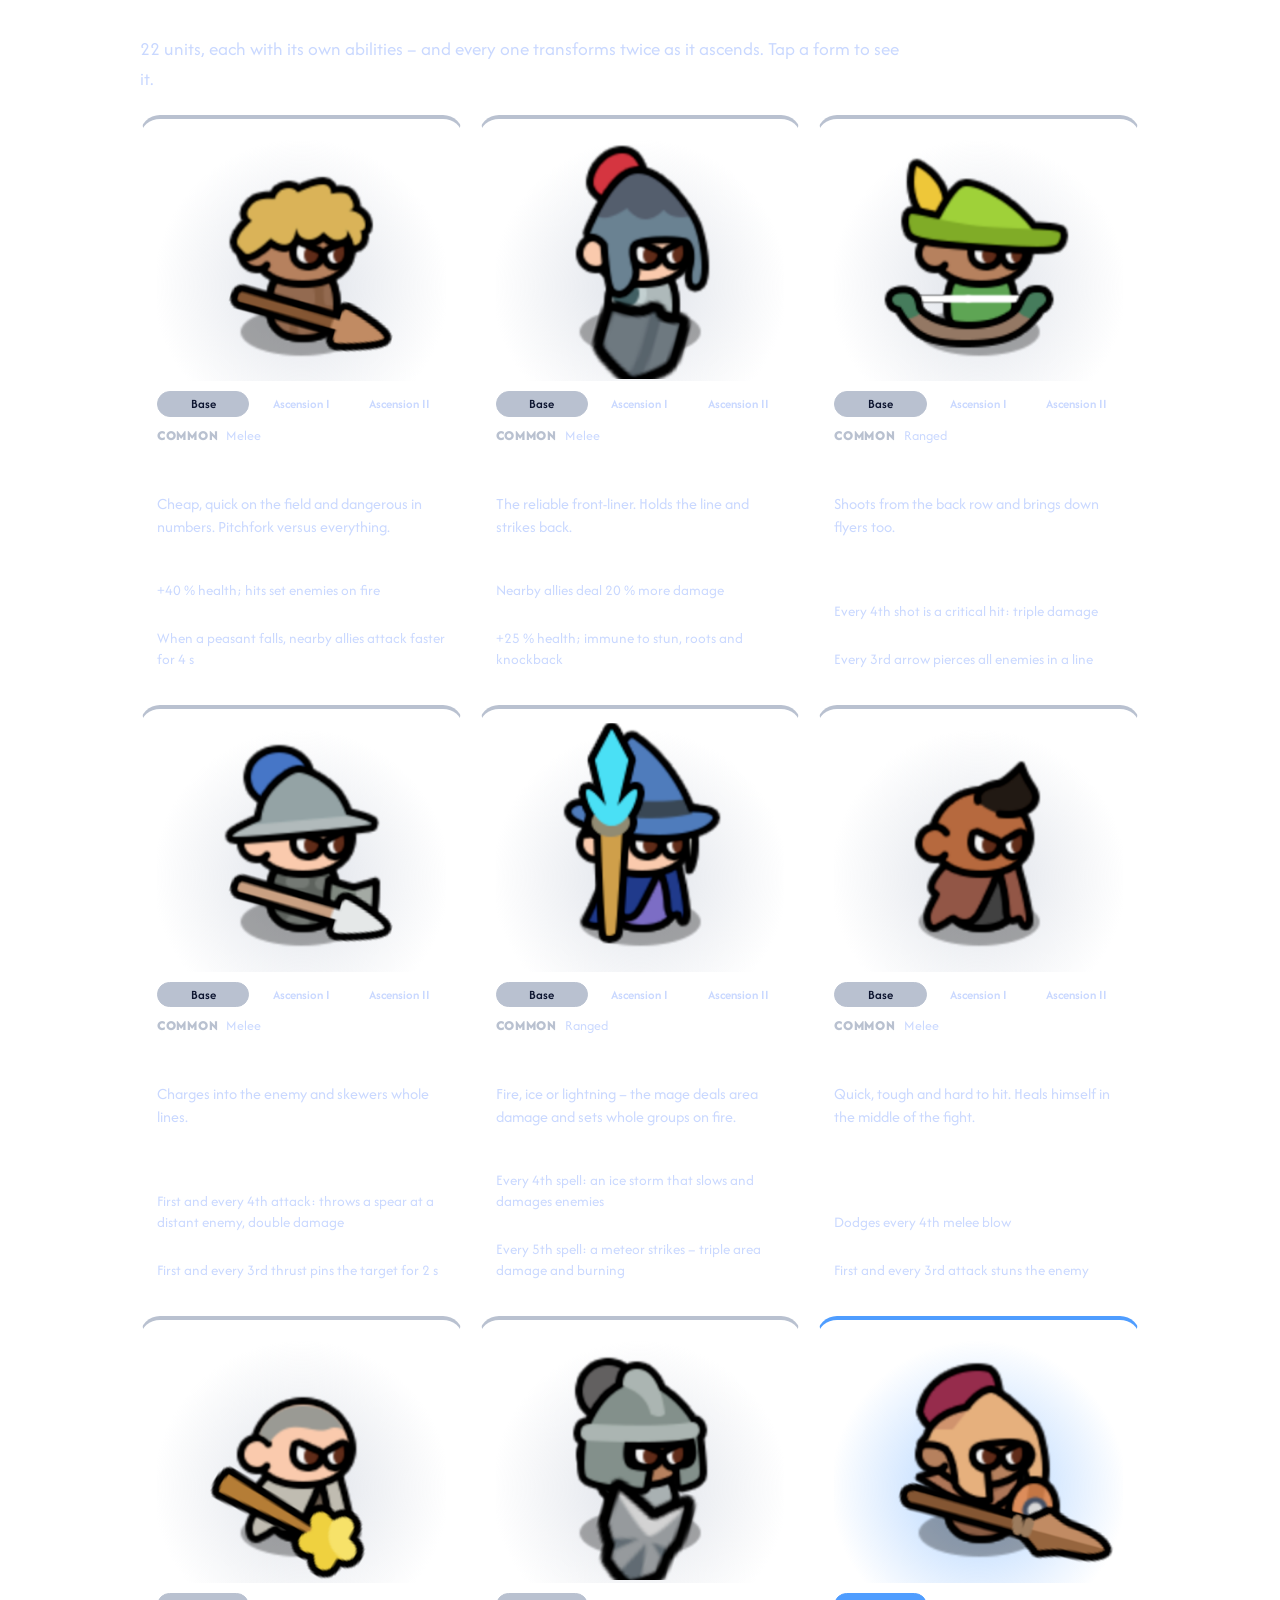
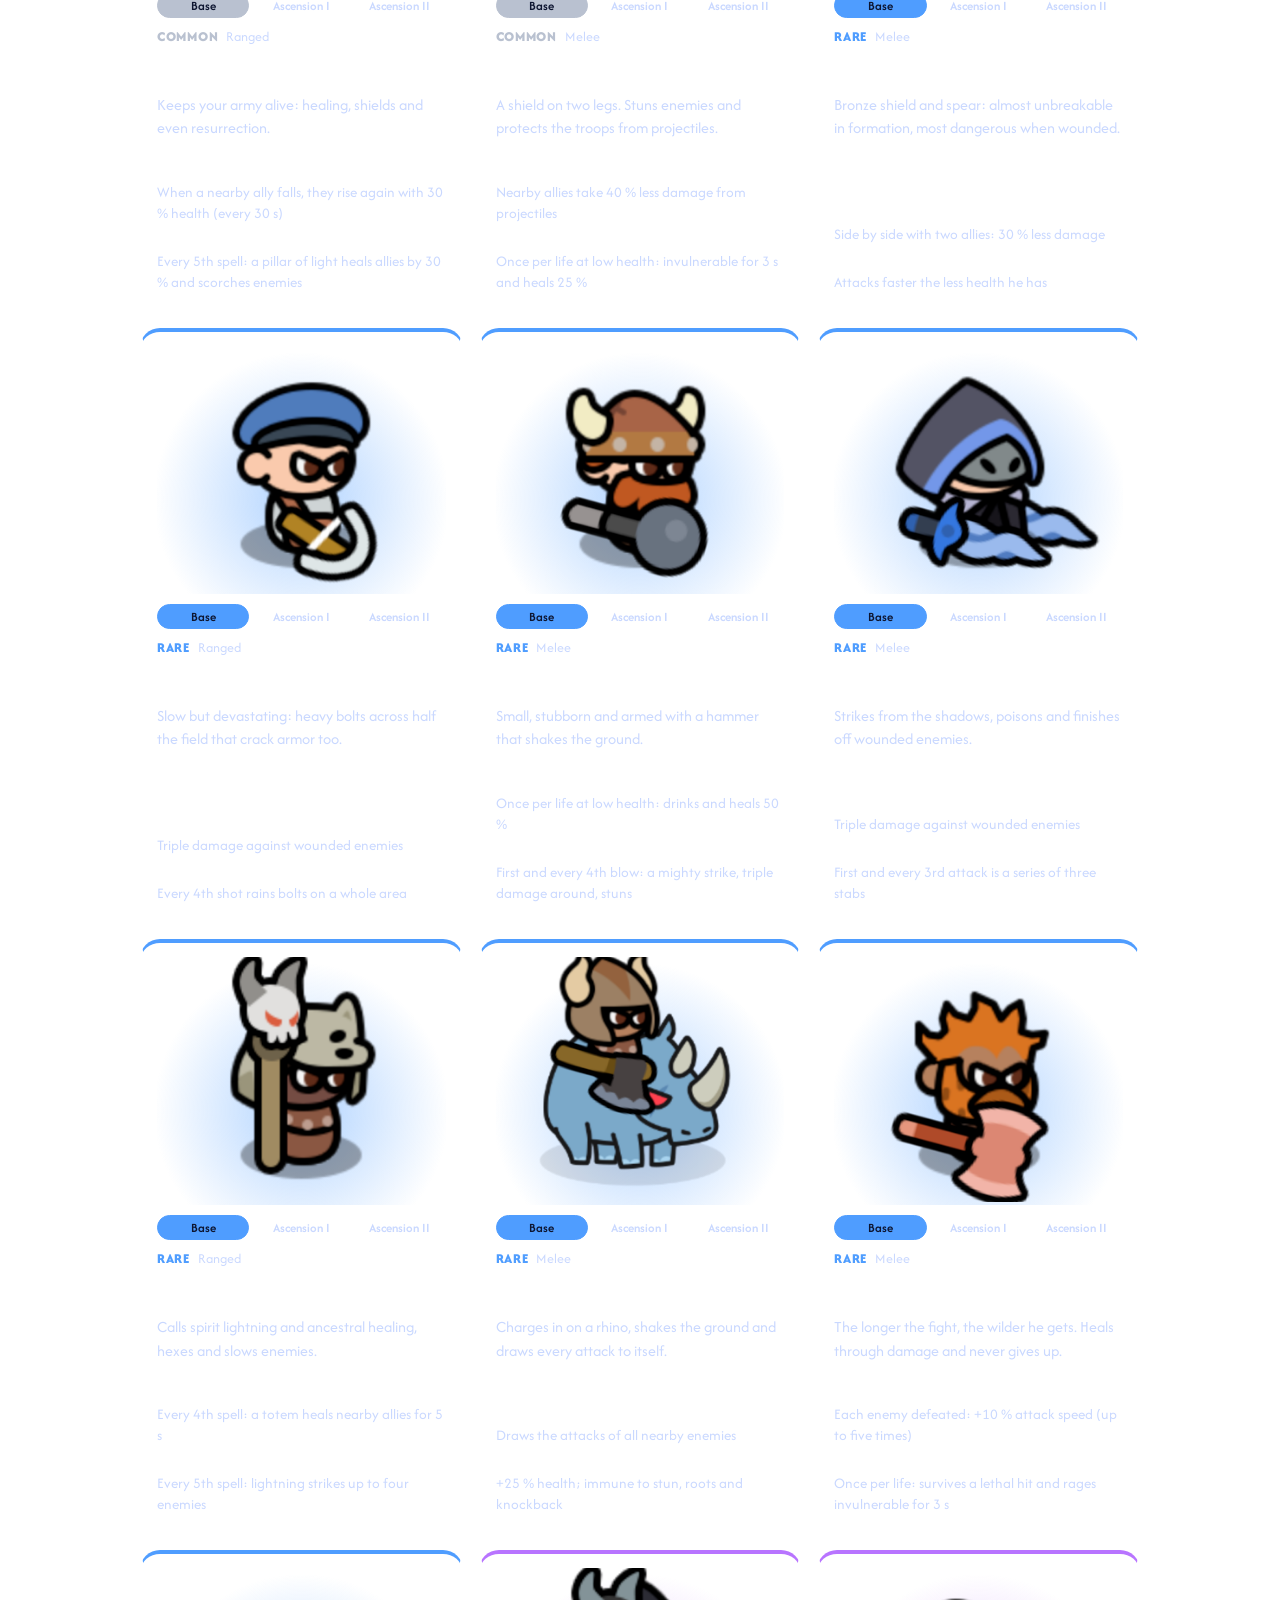
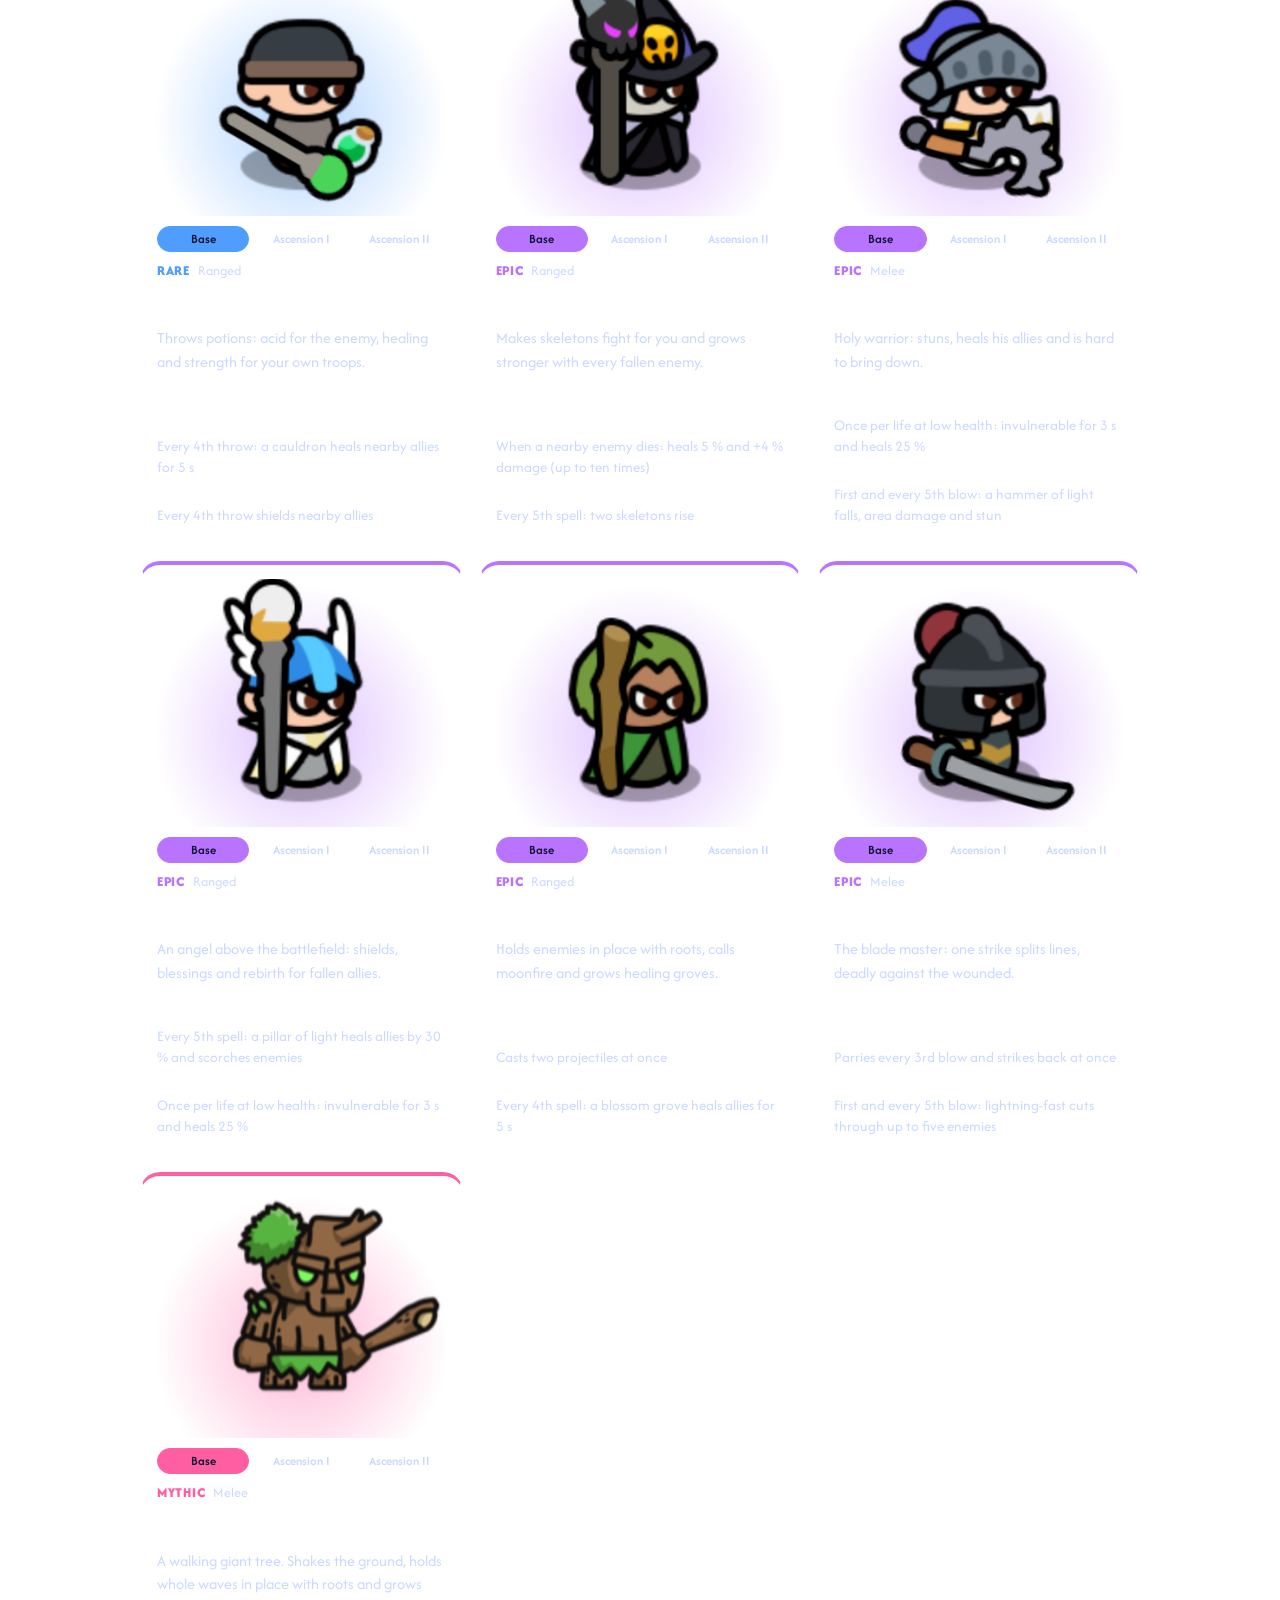
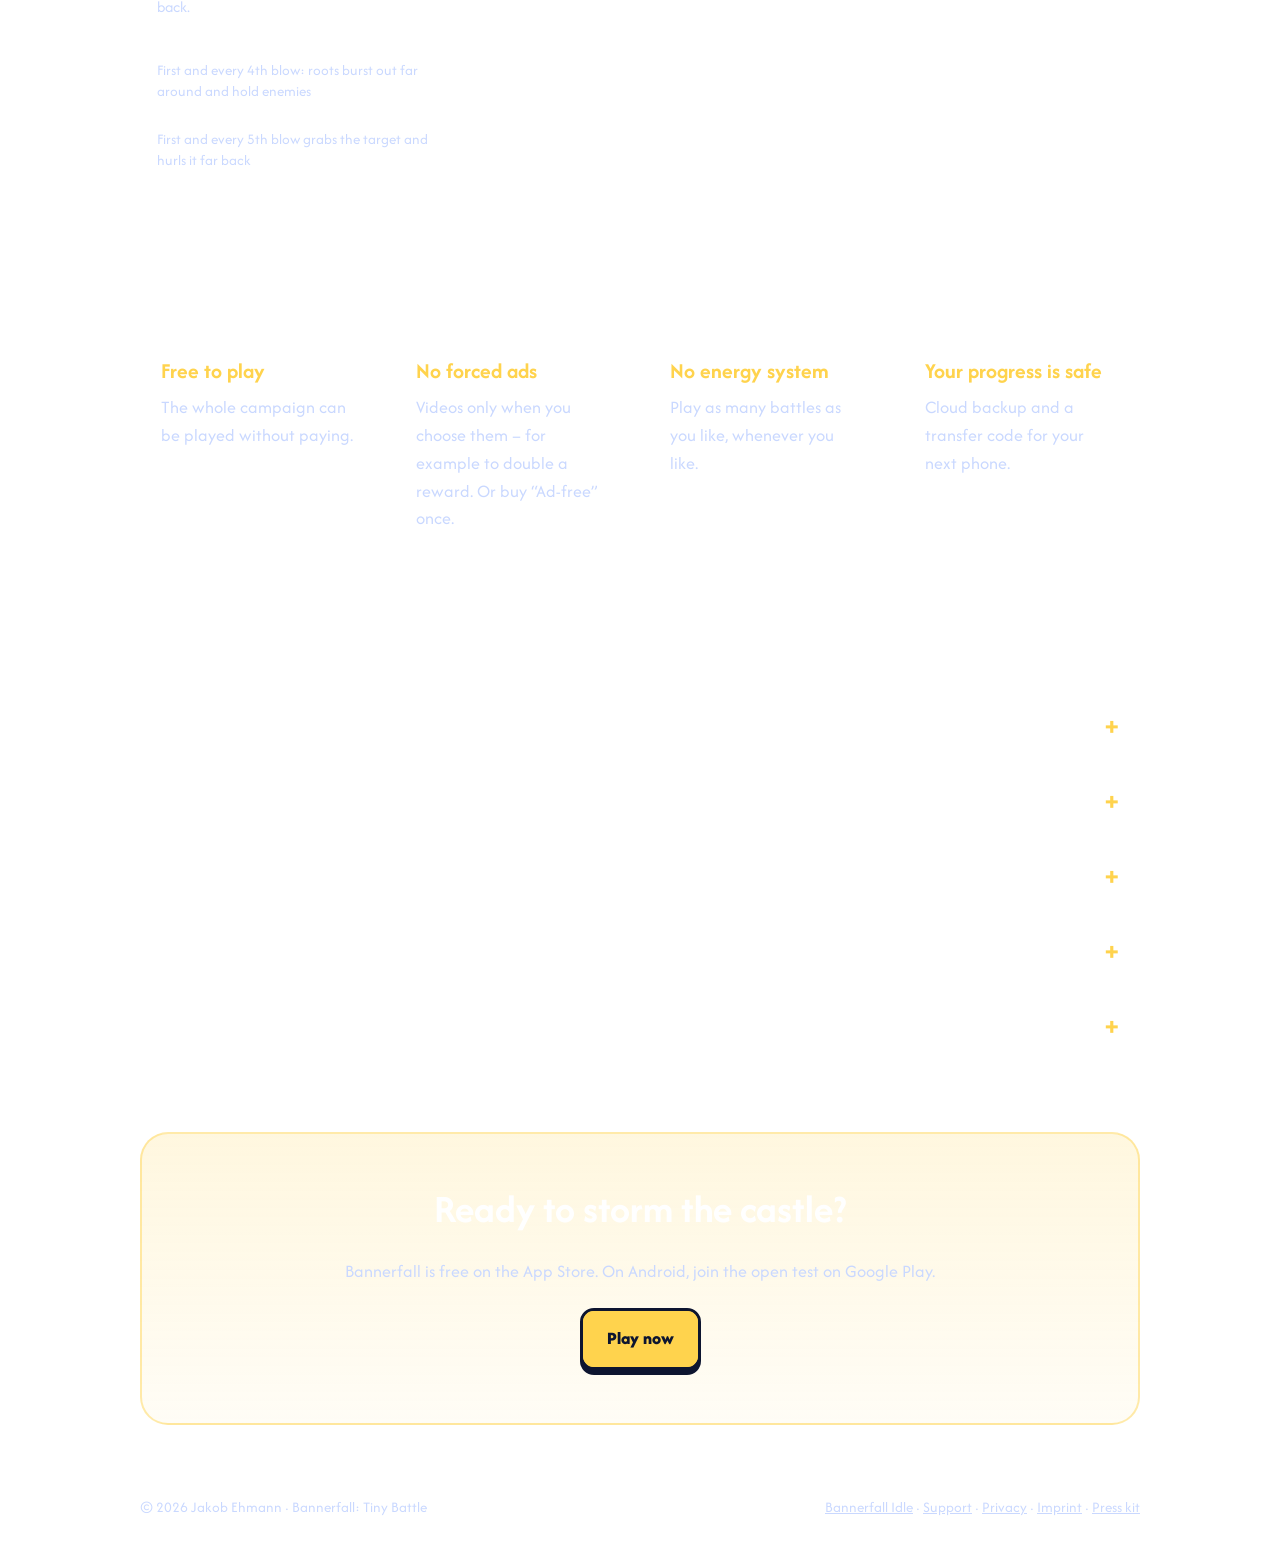
==== commit 97ade61c: "Launch: iOS im App Store (Out now), Presse-Seite mit Pressekit-ZIP Co-Authored-By: Claude Opus 5.5 <" ====
--- a/index.html
+++ b/index.html
@@ -25,7 +25,7 @@
 <main>
 <section class="hero">
 <div>
-<span class="tag"><img class="face" src="img/ui/gold.png" alt="" aria-hidden="true"><span class="ink">Beta now open · iPhone & Android</span></span>
+<span class="tag"><img class="face" src="img/ui/gold.png" alt="" aria-hidden="true"><span class="ink">Out now on iPhone · Android in open test</span></span>
 <h1>Bannerfall</h1>
 <p class="sub">Tiny Battle</p>
 <p class="lead">Build your army, upgrade your heroes and storm the enemy castle. A cute but tactical lane battle game – easy to pick up, hard to master.</p>
@@ -36,15 +36,15 @@
 <div class="phone"><img src="img/en/battle.jpg" alt="Bannerfall" width="720" height="1280"></div>
 </div>
 </section>
-<section class="beta" id="beta"><h2>Play the beta now</h2><p class="section-lead">Bannerfall is in open testing. Pick your phone, install the beta and tell us what you think – your feedback shapes the game.</p><div class="bcards"><div class="bcard ios"><h3>iPhone</h3><ol class="asteps"><li><span class="snum">1</span><div><a class="btn gold" href="https://apps.apple.com/app/testflight/id899247664" target="_blank" rel="noopener"><img class="face" src="img/ui/gold.png" alt="" aria-hidden="true"><span class="ink">Install TestFlight</span></a><p>Apple’s free app for beta tests.</p></div></li><li><span class="snum">2</span><div><a class="btn gold" href="https://testflight.apple.com/join/FJttqMWU" target="_blank" rel="noopener"><img class="face" src="img/ui/gold.png" alt="" aria-hidden="true"><span class="ink">Open the beta</span></a><p>Opens Bannerfall in TestFlight – tap “Install” there.</p></div></li></ol></div><div class="bcard android"><h3>Android</h3><ol class="asteps"><li><span class="snum">1</span><div><a class="btn gold" href="https://groups.google.com/g/bannerfall-tester" target="_blank" rel="noopener"><img class="face" src="img/ui/gold.png" alt="" aria-hidden="true"><span class="ink">Join the tester group</span></a><p>Sign in with the Google account you use on Google Play, tap “Join group”, then come back here.</p></div></li><li><span class="snum">2</span><div><a class="btn gold" href="https://play.google.com/apps/testing/de.jakobehmann.bannerfall" target="_blank" rel="noopener"><img class="face" src="img/ui/gold.png" alt="" aria-hidden="true"><span class="ink">Become a tester</span></a><p>Tap “Become a tester” on the page that opens.</p></div></li><li><span class="snum">3</span><div><a class="btn gold" href="https://play.google.com/store/apps/details?id=de.jakobehmann.bannerfall" target="_blank" rel="noopener"><img class="face" src="img/ui/gold.png" alt="" aria-hidden="true"><span class="ink">Install from Google Play</span></a><p>Please stay in the test for at least 14 days.</p></div></li></ol></div></div></section>
+<section class="beta" id="beta"><h2>Play now</h2><p class="section-lead">Bannerfall is out on iPhone and iPad – free. On Android it's in open testing on Google Play, the full release follows soon.</p><div class="bcards"><div class="bcard ios"><h3>iPhone & iPad</h3><ol class="asteps"><li><span class="snum">1</span><div><a class="btn gold" href="https://apps.apple.com/app/id6824882107" target="_blank" rel="noopener"><img class="face" src="img/ui/gold.png" alt="" aria-hidden="true"><span class="ink">Download on the App Store</span></a><p>Free – with optional purchases.</p></div></li></ol></div><div class="bcard android"><h3>Android</h3><ol class="asteps"><li><span class="snum">1</span><div><a class="btn gold" href="https://groups.google.com/g/bannerfall-tester" target="_blank" rel="noopener"><img class="face" src="img/ui/gold.png" alt="" aria-hidden="true"><span class="ink">Join the tester group</span></a><p>Sign in with the Google account you use on Google Play, tap “Join group”, then come back here.</p></div></li><li><span class="snum">2</span><div><a class="btn gold" href="https://play.google.com/apps/testing/de.jakobehmann.bannerfall" target="_blank" rel="noopener"><img class="face" src="img/ui/gold.png" alt="" aria-hidden="true"><span class="ink">Become a tester</span></a><p>Tap “Become a tester” on the page that opens.</p></div></li><li><span class="snum">3</span><div><a class="btn gold" href="https://play.google.com/store/apps/details?id=de.jakobehmann.bannerfall" target="_blank" rel="noopener"><img class="face" src="img/ui/gold.png" alt="" aria-hidden="true"><span class="ink">Install from Google Play</span></a><p>Please stay in the test for at least 14 days.</p></div></li></ol></div></div></section>
 <section class="facts"><div class="fact"><b>22</b><span>units to collect</span></div><div class="fact"><b>6</b><span>worlds to conquer</span></div><div class="fact"><b>3</b><span>spells to master</span></div><div class="fact"><b>1</b><span>hero to lead them</span></div></section>
 <section class="slider"><div class="slider-head"><h2>Screenshots</h2><div class="arrows"><button type="button" class="arrow" data-dir="-1" aria-label="Previous"><img class="face" src="img/ui/gold.png" alt="" aria-hidden="true"><span class="ink">‹</span></button><button type="button" class="arrow" data-dir="1" aria-label="Next"><img class="face" src="img/ui/gold.png" alt="" aria-hidden="true"><span class="ink">›</span></button></div></div><div class="gallery"><img src="img/en/battle.jpg" alt="Bannerfall" loading="lazy" width="720" height="1280"><img src="img/en/spell.jpg" alt="Bannerfall" loading="lazy" width="720" height="1280"><img src="img/en/cards.jpg" alt="Bannerfall" loading="lazy" width="720" height="1280"><img src="img/en/unit.jpg" alt="Bannerfall" loading="lazy" width="720" height="1280"><img src="img/en/talents.jpg" alt="Bannerfall" loading="lazy" width="720" height="1280"><img src="img/en/forge.jpg" alt="Bannerfall" loading="lazy" width="720" height="1280"><img src="img/en/sets.jpg" alt="Bannerfall" loading="lazy" width="720" height="1280"><img src="img/en/raid.jpg" alt="Bannerfall" loading="lazy" width="720" height="1280"><img src="img/en/units.jpg" alt="Bannerfall" loading="lazy" width="720" height="1280"><img src="img/en/home.jpg" alt="Bannerfall" loading="lazy" width="720" height="1280"><img src="img/en/victory.jpg" alt="Bannerfall" loading="lazy" width="720" height="1280"></div><div class="dots"><button type="button" class="dot on" aria-label="1"></button><button type="button" class="dot" aria-label="2"></button><button type="button" class="dot" aria-label="3"></button><button type="button" class="dot" aria-label="4"></button><button type="button" class="dot" aria-label="5"></button><button type="button" class="dot" aria-label="6"></button><button type="button" class="dot" aria-label="7"></button><button type="button" class="dot" aria-label="8"></button><button type="button" class="dot" aria-label="9"></button><button type="button" class="dot" aria-label="10"></button><button type="button" class="dot" aria-label="11"></button></div></section>
 <section><h2>How a battle works</h2><ol class="steps"><li class="step"><span class="num"><img class="face" src="img/ui/gold.png" alt="" aria-hidden="true"><span class="ink">1</span></span><h3>Pick your deck</h3><p>Choose up to six units before the battle – tanks up front, archers and mages behind.</p></li><li class="step"><span class="num"><img class="face" src="img/ui/gold.png" alt="" aria-hidden="true"><span class="ink">2</span></span><h3>Choose your cards</h3><p>Every level-up in battle offers three cards: new units, upgrades, abilities or spells. No two battles play the same.</p></li><li class="step"><span class="num"><img class="face" src="img/ui/gold.png" alt="" aria-hidden="true"><span class="ink">3</span></span><h3>Storm the castle</h3><p>Hold off the waves, break the enemy line and tear down their castle before yours falls.</p></li></ol></section>
 <section id="features"><h2>What awaits you</h2><div class="rows"><article class="row"><div class="shot"><img src="img/en/battle.jpg" alt="Swarm battles" loading="lazy" width="720" height="1280"></div><div class="copy"><h3>Swarm battles</h3><p>Waves of goblins, orcs and the undead crash into your army. Hold the line, then break through when the battle frenzy begins and every castle takes extra damage.</p></div></article><article class="row flip"><div class="shot"><img src="img/en/spell.jpg" alt="Rain fire from the sky" loading="lazy" width="720" height="1280"></div><div class="copy"><h3>Rain fire from the sky</h3><p>Time your spells: fire rain scorches whole groups, ice rain freezes waves in place, battle blessing drives your troops into a frenzy. Every spell grows stronger with you.</p></div></article><article class="row"><div class="shot"><img src="img/en/cards.jpg" alt="A new choice every level" loading="lazy" width="720" height="1280"></div><div class="copy"><h3>A new choice every level</h3><p>Each battle builds up differently. Do you bring in a new unit, make your samurai stronger or unlock a special ability? Rare epic choices can turn a lost battle around.</p></div></article><article class="row flip"><div class="shot"><img src="img/en/unit.jpg" alt="Collect, level up, ascend" loading="lazy" width="720" height="1280"></div><div class="copy"><h3>Collect, level up, ascend</h3><p>Find unit parts in battles and chests, level your units up and ascend them twice – they visibly transform and learn new abilities. From common to mythic, every unit plays differently.</p></div></article><article class="row"><div class="shot"><img src="img/en/talents.jpg" alt="Shape every unit with talents" loading="lazy" width="720" height="1280"></div><div class="copy"><h3>Shape every unit with talents</h3><p>Each unit has two talent paths with three abilities each. Only abilities you have learned appear as purple cards in battle, so your choices decide how a unit fights. The last talents you reach are the strongest.</p></div></article><article class="row flip"><div class="shot"><img src="img/en/forge.jpg" alt="Forge your own gear" loading="lazy" width="720" height="1280"></div><div class="copy"><h3>Forge your own gear</h3><p>Gather iron, wood, leather and elemental materials, then forge weapons, helmets, armor, rings and amulets in the smithy. Fire burns, ice slows, poison eats away, lightning jumps, light heals – equip your units and your hero and collect over 80 items.</p></div></article><article class="row"><div class="shot"><img src="img/en/home.jpg" alt="A long campaign" loading="lazy" width="720" height="1280"></div><div class="copy"><h3>A long campaign</h3><p>Fight through six worlds from green meadows to the land of the undead and beyond. Each biome has its own rules: it weakens one effect and strengthens another, so a change of deck can win the day. Expand your village, beat a giant boss in the daily boss dungeon, raid the element dungeons for materials and climb the weekly tournament.</p></div></article><article class="row flip"><div class="shot"><img src="img/en/raid.jpg" alt="The Great Raid" loading="lazy" width="720" height="1280"></div><div class="copy"><h3>The Great Raid</h3><p>Eight bosses wait in the arena, and the ones you defeat stay down until Monday. Only the raid drops the legendary Shadow Set.</p></div></article><article class="row"><div class="shot"><img src="img/en/sets.jpg" alt="The Shadow Set" loading="lazy" width="720" height="1280"></div><div class="copy"><h3>The Shadow Set</h3><p>Four legendary pieces in black, violet and gold. You can see them on your unit, every unit wears its own version, and a full set grants that unit its own special ability.</p></div></article><article class="row flip"><div class="shot"><img src="img/en/victory.jpg" alt="Rewards that matter" loading="lazy" width="720" height="1280"></div><div class="copy"><h3>Rewards that matter</h3><p>Every win brings gold, unit parts and materials. Daily quests, the quest pass, chests, achievements, unit mastery and the leaderboard keep you coming back for one more battle.</p></div></article></div></section>
 <section id="units"><h2>Meet your army</h2><p class="section-lead">22 units, each with its own abilities – and every one transforms twice as it ascends. Tap a form to see it.</p><div class="units"><article class="unit r0"><div class="pic"><img src="img/units/peasant_0.png" alt="Peasant" loading="lazy" width="360" height="360"></div><div class="forms"><button type="button" class="form on" data-src="img/units/peasant_0.png" aria-pressed="true">Base</button><button type="button" class="form" data-src="img/units/peasant_1.png" aria-pressed="false"><span class="long">Ascension </span>I</button><button type="button" class="form" data-src="img/units/peasant_2.png" aria-pressed="false"><span class="long">Ascension </span>II</button></div><div class="meta"><span class="rar">Common</span><span class="kind">Melee</span></div><h3>Peasant</h3><p>Cheap, quick on the field and dangerous in numbers. Pitchfork versus everything.</p><ul><li><b>Tough Peasants</b> <span>+40 % health; hits set enemies on fire</span></li><li><b>Peasant Revolt</b> <span>When a peasant falls, nearby allies attack faster for 4 s</span></li></ul></article><article class="unit r0"><div class="pic"><img src="img/units/knight_0.png" alt="Knight" loading="lazy" width="360" height="360"></div><div class="forms"><button type="button" class="form on" data-src="img/units/knight_0.png" aria-pressed="true">Base</button><button type="button" class="form" data-src="img/units/knight_1.png" aria-pressed="false"><span class="long">Ascension </span>I</button><button type="button" class="form" data-src="img/units/knight_2.png" aria-pressed="false"><span class="long">Ascension </span>II</button></div><div class="meta"><span class="rar">Common</span><span class="kind">Melee</span></div><h3>Knight</h3><p>The reliable front-liner. Holds the line and strikes back.</p><ul><li><b>War Banner</b> <span>Nearby allies deal 20 % more damage</span></li><li><b>Unbreakable</b> <span>+25 % health; immune to stun, roots and knockback</span></li></ul></article><article class="unit r0"><div class="pic"><img src="img/units/archer_0.png" alt="Archer" loading="lazy" width="360" height="360"></div><div class="forms"><button type="button" class="form on" data-src="img/units/archer_0.png" aria-pressed="true">Base</button><button type="button" class="form" data-src="img/units/archer_1.png" aria-pressed="false"><span class="long">Ascension </span>I</button><button type="button" class="form" data-src="img/units/archer_2.png" aria-pressed="false"><span class="long">Ascension </span>II</button></div><div class="meta"><span class="rar">Common</span><span class="kind">Ranged</span></div><h3>Archer</h3><p>Shoots from the back row and brings down flyers too.</p><ul><li><b>Master Shot</b> <span>Every 4th shot is a critical hit: triple damage</span></li><li><b>Piercing Shot</b> <span>Every 3rd arrow pierces all enemies in a line</span></li></ul></article><article class="unit r0"><div class="pic"><img src="img/units/spearman_0.png" alt="Spearman" loading="lazy" width="360" height="360"></div><div class="forms"><button type="button" class="form on" data-src="img/units/spearman_0.png" aria-pressed="true">Base</button><button type="button" class="form" data-src="img/units/spearman_1.png" aria-pressed="false"><span class="long">Ascension </span>I</button><button type="button" class="form" data-src="img/units/spearman_2.png" aria-pressed="false"><span class="long">Ascension </span>II</button></div><div class="meta"><span class="rar">Common</span><span class="kind">Melee</span></div><h3>Spearman</h3><p>Charges into the enemy and skewers whole lines.</p><ul><li><b>Spear Throw</b> <span>First and every 4th attack: throws a spear at a distant enemy, double damage</span></li><li><b>Pin Down</b> <span>First and every 3rd thrust pins the target for 2 s</span></li></ul></article><article class="unit r0"><div class="pic"><img src="img/units/mage_0.png" alt="Mage" loading="lazy" width="360" height="360"></div><div class="forms"><button type="button" class="form on" data-src="img/units/mage_0.png" aria-pressed="true">Base</button><button type="button" class="form" data-src="img/units/mage_1.png" aria-pressed="false"><span class="long">Ascension </span>I</button><button type="button" class="form" data-src="img/units/mage_2.png" aria-pressed="false"><span class="long">Ascension </span>II</button></div><div class="meta"><span class="rar">Common</span><span class="kind">Ranged</span></div><h3>Mage</h3><p>Fire, ice or lightning – the mage deals area damage and sets whole groups on fire.</p><ul><li><b>Blizzard</b> <span>Every 4th spell: an ice storm that slows and damages enemies</span></li><li><b>Meteor</b> <span>Every 5th spell: a meteor strikes – triple area damage and burning</span></li></ul></article><article class="unit r0"><div class="pic"><img src="img/units/monk_0.png" alt="Monk" loading="lazy" width="360" height="360"></div><div class="forms"><button type="button" class="form on" data-src="img/units/monk_0.png" aria-pressed="true">Base</button><button type="button" class="form" data-src="img/units/monk_1.png" aria-pressed="false"><span class="long">Ascension </span>I</button><button type="button" class="form" data-src="img/units/monk_2.png" aria-pressed="false"><span class="long">Ascension </span>II</button></div><div class="meta"><span class="rar">Common</span><span class="kind">Melee</span></div><h3>Monk</h3><p>Quick, tough and hard to hit. Heals himself in the middle of the fight.</p><ul><li><b>Evasion</b> <span>Dodges every 4th melee blow</span></li><li><b>Quivering Palm</b> <span>First and every 3rd attack stuns the enemy</span></li></ul></article><article class="unit r0"><div class="pic"><img src="img/units/priest_0.png" alt="Priest" loading="lazy" width="360" height="360"></div><div class="forms"><button type="button" class="form on" data-src="img/units/priest_0.png" aria-pressed="true">Base</button><button type="button" class="form" data-src="img/units/priest_1.png" aria-pressed="false"><span class="long">Ascension </span>I</button><button type="button" class="form" data-src="img/units/priest_2.png" aria-pressed="false"><span class="long">Ascension </span>II</button></div><div class="meta"><span class="rar">Common</span><span class="kind">Ranged</span></div><h3>Priest</h3><p>Keeps your army alive: healing, shields and even resurrection.</p><ul><li><b>Resurrection</b> <span>When a nearby ally falls, they rise again with 30 % health (every 30 s)</span></li><li><b>Divine Light</b> <span>Every 5th spell: a pillar of light heals allies by 30 % and scorches enemies</span></li></ul></article><article class="unit r0"><div class="pic"><img src="img/units/templar_0.png" alt="Border Warden" loading="lazy" width="360" height="360"></div><div class="forms"><button type="button" class="form on" data-src="img/units/templar_0.png" aria-pressed="true">Base</button><button type="button" class="form" data-src="img/units/templar_1.png" aria-pressed="false"><span class="long">Ascension </span>I</button><button type="button" class="form" data-src="img/units/templar_2.png" aria-pressed="false"><span class="long">Ascension </span>II</button></div><div class="meta"><span class="rar">Common</span><span class="kind">Melee</span></div><h3>Border Warden</h3><p>A shield on two legs. Stuns enemies and protects the troops from projectiles.</p><ul><li><b>Shield Wall</b> <span>Nearby allies take 40 % less damage from projectiles</span></li><li><b>Last Bastion</b> <span>Once per life at low health: invulnerable for 3 s and heals 25 %</span></li></ul></article><article class="unit r1"><div class="pic"><img src="img/units/hoplite_0.png" alt="Hoplite" loading="lazy" width="360" height="360"></div><div class="forms"><button type="button" class="form on" data-src="img/units/hoplite_0.png" aria-pressed="true">Base</button><button type="button" class="form" data-src="img/units/hoplite_1.png" aria-pressed="false"><span class="long">Ascension </span>I</button><button type="button" class="form" data-src="img/units/hoplite_2.png" aria-pressed="false"><span class="long">Ascension </span>II</button></div><div class="meta"><span class="rar">Rare</span><span class="kind">Melee</span></div><h3>Hoplite</h3><p>Bronze shield and spear: almost unbreakable in formation, most dangerous when wounded.</p><ul><li><b>Phalanx</b> <span>Side by side with two allies: 30 % less damage</span></li><li><b>Spartan Fury</b> <span>Attacks faster the less health he has</span></li></ul></article><article class="unit r1"><div class="pic"><img src="img/units/crossbow_0.png" alt="Crossbowman" loading="lazy" width="360" height="360"></div><div class="forms"><button type="button" class="form on" data-src="img/units/crossbow_0.png" aria-pressed="true">Base</button><button type="button" class="form" data-src="img/units/crossbow_1.png" aria-pressed="false"><span class="long">Ascension </span>I</button><button type="button" class="form" data-src="img/units/crossbow_2.png" aria-pressed="false"><span class="long">Ascension </span>II</button></div><div class="meta"><span class="rar">Rare</span><span class="kind">Ranged</span></div><h3>Crossbowman</h3><p>Slow but devastating: heavy bolts across half the field that crack armor too.</p><ul><li><b>Mercy Shot</b> <span>Triple damage against wounded enemies</span></li><li><b>Bolt Storm</b> <span>Every 4th shot rains bolts on a whole area</span></li></ul></article><article class="unit r1"><div class="pic"><img src="img/units/dwarf_0.png" alt="Dwarf" loading="lazy" width="360" height="360"></div><div class="forms"><button type="button" class="form on" data-src="img/units/dwarf_0.png" aria-pressed="true">Base</button><button type="button" class="form" data-src="img/units/dwarf_1.png" aria-pressed="false"><span class="long">Ascension </span>I</button><button type="button" class="form" data-src="img/units/dwarf_2.png" aria-pressed="false"><span class="long">Ascension </span>II</button></div><div class="meta"><span class="rar">Rare</span><span class="kind">Melee</span></div><h3>Dwarf</h3><p>Small, stubborn and armed with a hammer that shakes the ground.</p><ul><li><b>Dwarven Brew</b> <span>Once per life at low health: drinks and heals 50 %</span></li><li><b>Anvil Strike</b> <span>First and every 4th blow: a mighty strike, triple damage around, stuns</span></li></ul></article><article class="unit r1"><div class="pic"><img src="img/units/assassin_0.png" alt="Assassin" loading="lazy" width="360" height="360"></div><div class="forms"><button type="button" class="form on" data-src="img/units/assassin_0.png" aria-pressed="true">Base</button><button type="button" class="form" data-src="img/units/assassin_1.png" aria-pressed="false"><span class="long">Ascension </span>I</button><button type="button" class="form" data-src="img/units/assassin_2.png" aria-pressed="false"><span class="long">Ascension </span>II</button></div><div class="meta"><span class="rar">Rare</span><span class="kind">Melee</span></div><h3>Assassin</h3><p>Strikes from the shadows, poisons and finishes off wounded enemies.</p><ul><li><b>Killing Blow</b> <span>Triple damage against wounded enemies</span></li><li><b>Blade Dance</b> <span>First and every 3rd attack is a series of three stabs</span></li></ul></article><article class="unit r1"><div class="pic"><img src="img/units/shaman_0.png" alt="Shaman" loading="lazy" width="360" height="360"></div><div class="forms"><button type="button" class="form on" data-src="img/units/shaman_0.png" aria-pressed="true">Base</button><button type="button" class="form" data-src="img/units/shaman_1.png" aria-pressed="false"><span class="long">Ascension </span>I</button><button type="button" class="form" data-src="img/units/shaman_2.png" aria-pressed="false"><span class="long">Ascension </span>II</button></div><div class="meta"><span class="rar">Rare</span><span class="kind">Ranged</span></div><h3>Shaman</h3><p>Calls spirit lightning and ancestral healing, hexes and slows enemies.</p><ul><li><b>Healing Totem</b> <span>Every 4th spell: a totem heals nearby allies for 5 s</span></li><li><b>Thunderstorm</b> <span>Every 5th spell: lightning strikes up to four enemies</span></li></ul></article><article class="unit r1"><div class="pic"><img src="img/units/boar_rider_0.png" alt="Rhino Rider" loading="lazy" width="360" height="360"></div><div class="forms"><button type="button" class="form on" data-src="img/units/boar_rider_0.png" aria-pressed="true">Base</button><button type="button" class="form" data-src="img/units/boar_rider_1.png" aria-pressed="false"><span class="long">Ascension </span>I</button><button type="button" class="form" data-src="img/units/boar_rider_2.png" aria-pressed="false"><span class="long">Ascension </span>II</button></div><div class="meta"><span class="rar">Rare</span><span class="kind">Melee</span></div><h3>Rhino Rider</h3><p>Charges in on a rhino, shakes the ground and draws every attack to itself.</p><ul><li><b>Challenge</b> <span>Draws the attacks of all nearby enemies</span></li><li><b>Unstoppable</b> <span>+25 % health; immune to stun, roots and knockback</span></li></ul></article><article class="unit r1"><div class="pic"><img src="img/units/berserker_0.png" alt="Berserker" loading="lazy" width="360" height="360"></div><div class="forms"><button type="button" class="form on" data-src="img/units/berserker_0.png" aria-pressed="true">Base</button><button type="button" class="form" data-src="img/units/berserker_1.png" aria-pressed="false"><span class="long">Ascension </span>I</button><button type="button" class="form" data-src="img/units/berserker_2.png" aria-pressed="false"><span class="long">Ascension </span>II</button></div><div class="meta"><span class="rar">Rare</span><span class="kind">Melee</span></div><h3>Berserker</h3><p>The longer the fight, the wilder he gets. Heals through damage and never gives up.</p><ul><li><b>Blood Rush</b> <span>Each enemy defeated: +10 % attack speed (up to five times)</span></li><li><b>Undying Rage</b> <span>Once per life: survives a lethal hit and rages invulnerable for 3 s</span></li></ul></article><article class="unit r1"><div class="pic"><img src="img/units/alchemist_0.png" alt="Alchemist" loading="lazy" width="360" height="360"></div><div class="forms"><button type="button" class="form on" data-src="img/units/alchemist_0.png" aria-pressed="true">Base</button><button type="button" class="form" data-src="img/units/alchemist_1.png" aria-pressed="false"><span class="long">Ascension </span>I</button><button type="button" class="form" data-src="img/units/alchemist_2.png" aria-pressed="false"><span class="long">Ascension </span>II</button></div><div class="meta"><span class="rar">Rare</span><span class="kind">Ranged</span></div><h3>Alchemist</h3><p>Throws potions: acid for the enemy, healing and strength for your own troops.</p><ul><li><b>Healing Cauldron</b> <span>Every 4th throw: a cauldron heals nearby allies for 5 s</span></li><li><b>Protection Potion</b> <span>Every 4th throw shields nearby allies</span></li></ul></article><article class="unit r2"><div class="pic"><img src="img/units/necromancer_0.png" alt="Necromancer" loading="lazy" width="360" height="360"></div><div class="forms"><button type="button" class="form on" data-src="img/units/necromancer_0.png" aria-pressed="true">Base</button><button type="button" class="form" data-src="img/units/necromancer_1.png" aria-pressed="false"><span class="long">Ascension </span>I</button><button type="button" class="form" data-src="img/units/necromancer_2.png" aria-pressed="false"><span class="long">Ascension </span>II</button></div><div class="meta"><span class="rar">Epic</span><span class="kind">Ranged</span></div><h3>Necromancer</h3><p>Makes skeletons fight for you and grows stronger with every fallen enemy.</p><ul><li><b>Soul Harvest</b> <span>When a nearby enemy dies: heals 5 % and +4 % damage (up to ten times)</span></li><li><b>Army of the Dead</b> <span>Every 5th spell: two skeletons rise</span></li></ul></article><article class="unit r2"><div class="pic"><img src="img/units/paladin_0.png" alt="Paladin" loading="lazy" width="360" height="360"></div><div class="forms"><button type="button" class="form on" data-src="img/units/paladin_0.png" aria-pressed="true">Base</button><button type="button" class="form" data-src="img/units/paladin_1.png" aria-pressed="false"><span class="long">Ascension </span>I</button><button type="button" class="form" data-src="img/units/paladin_2.png" aria-pressed="false"><span class="long">Ascension </span>II</button></div><div class="meta"><span class="rar">Epic</span><span class="kind">Melee</span></div><h3>Paladin</h3><p>Holy warrior: stuns, heals his allies and is hard to bring down.</p><ul><li><b>Divine Shield</b> <span>Once per life at low health: invulnerable for 3 s and heals 25 %</span></li><li><b>Hammer of Judgment</b> <span>First and every 5th blow: a hammer of light falls, area damage and stun</span></li></ul></article><article class="unit r2"><div class="pic"><img src="img/units/seraph_0.png" alt="Seraph" loading="lazy" width="360" height="360"></div><div class="forms"><button type="button" class="form on" data-src="img/units/seraph_0.png" aria-pressed="true">Base</button><button type="button" class="form" data-src="img/units/seraph_1.png" aria-pressed="false"><span class="long">Ascension </span>I</button><button type="button" class="form" data-src="img/units/seraph_2.png" aria-pressed="false"><span class="long">Ascension </span>II</button></div><div class="meta"><span class="rar">Epic</span><span class="kind">Ranged</span></div><h3>Seraph</h3><p>An angel above the battlefield: shields, blessings and rebirth for fallen allies.</p><ul><li><b>Divine Light</b> <span>Every 5th spell: a pillar of light heals allies by 30 % and scorches enemies</span></li><li><b>Angel Wings</b> <span>Once per life at low health: invulnerable for 3 s and heals 25 %</span></li></ul></article><article class="unit r2"><div class="pic"><img src="img/units/druid_0.png" alt="Druid" loading="lazy" width="360" height="360"></div><div class="forms"><button type="button" class="form on" data-src="img/units/druid_0.png" aria-pressed="true">Base</button><button type="button" class="form" data-src="img/units/druid_1.png" aria-pressed="false"><span class="long">Ascension </span>I</button><button type="button" class="form" data-src="img/units/druid_2.png" aria-pressed="false"><span class="long">Ascension </span>II</button></div><div class="meta"><span class="rar">Epic</span><span class="kind">Ranged</span></div><h3>Druid</h3><p>Holds enemies in place with roots, calls moonfire and grows healing groves.</p><ul><li><b>Thorn Hail</b> <span>Casts two projectiles at once</span></li><li><b>Wild Growth</b> <span>Every 4th spell: a blossom grove heals allies for 5 s</span></li></ul></article><article class="unit r2"><div class="pic"><img src="img/units/samurai_0.png" alt="Samurai" loading="lazy" width="360" height="360"></div><div class="forms"><button type="button" class="form on" data-src="img/units/samurai_0.png" aria-pressed="true">Base</button><button type="button" class="form" data-src="img/units/samurai_1.png" aria-pressed="false"><span class="long">Ascension </span>I</button><button type="button" class="form" data-src="img/units/samurai_2.png" aria-pressed="false"><span class="long">Ascension </span>II</button></div><div class="meta"><span class="rar">Epic</span><span class="kind">Melee</span></div><h3>Samurai</h3><p>The blade master: one strike splits lines, deadly against the wounded.</p><ul><li><b>Counter</b> <span>Parries every 3rd blow and strikes back at once</span></li><li><b>Thousand Cuts</b> <span>First and every 5th blow: lightning-fast cuts through up to five enemies</span></li></ul></article><article class="unit r4"><div class="pic"><img src="img/units/ent_0.png" alt="Ancient Ent" loading="lazy" width="360" height="360"></div><div class="forms"><button type="button" class="form on" data-src="img/units/ent_0.png" aria-pressed="true">Base</button><button type="button" class="form" data-src="img/units/ent_1.png" aria-pressed="false"><span class="long">Ascension </span>I</button><button type="button" class="form" data-src="img/units/ent_2.png" aria-pressed="false"><span class="long">Ascension </span>II</button></div><div class="meta"><span class="rar">Mythic</span><span class="kind">Melee</span></div><h3>Ancient Ent</h3><p>A walking giant tree. Shakes the ground, holds whole waves in place with roots and grows back.</p><ul><li><b>Wrath of the Forest</b> <span>First and every 4th blow: roots burst out far around and hold enemies</span></li><li><b>Uproot</b> <span>First and every 5th blow grabs the target and hurls it far back</span></li></ul></article></div></section>
 <section><h2>Fair to play</h2><div class="features four"><div class="feature"><h3>Free to play</h3><p>The whole campaign can be played without paying.</p></div><div class="feature"><h3>No forced ads</h3><p>Videos only when you choose them – for example to double a reward. Or buy “Ad-free” once.</p></div><div class="feature"><h3>No energy system</h3><p>Play as many battles as you like, whenever you like.</p></div><div class="feature"><h3>Your progress is safe</h3><p>Cloud backup and a transfer code for your next phone.</p></div></div></section>
-<section class="faq"><h2>Questions</h2><details><summary>When does Bannerfall come out?</summary><p>We're currently testing the game with players on iPhone (TestFlight) and Android (Google Play). The release in the App Store and on Google Play follows once the feedback is in – join the beta and help shape it.</p></details><details><summary>Is there an Android version?</summary><p>Yes! The Android beta runs on Google Play – use the Android button at the top of this page.</p></details><details><summary>Does the game cost anything?</summary><p>No. Bannerfall is free. There are optional purchases like gem packs, the quest pass and “Ad-free”, but everything can be reached by playing.</p></details><details><summary>Which languages are supported?</summary><p>English and German. The game follows your device language and can be switched in the settings.</p></details><details><summary>Who makes Bannerfall?</summary><p>Bannerfall is an indie game by Jakob Ehmann from Austria.</p></details></section>
-<section class="final"><h2>Want to play before everyone else?</h2><p>Join the beta on iPhone or Android – it only takes a minute. Your feedback shapes the game.</p><a class="btn gold" href="#beta"><img class="face" src="img/ui/gold.png" alt="" aria-hidden="true"><span class="ink">Join the beta</span></a></section>
+<section class="faq"><h2>Questions</h2><details><summary>When does Bannerfall come out?</summary><p>Bannerfall is out now on iPhone and iPad. On Android it's in open testing on Google Play – the full release follows soon.</p></details><details><summary>Is there an Android version?</summary><p>Yes! Android is in open testing on Google Play – use the Android card at the top of this page.</p></details><details><summary>Does the game cost anything?</summary><p>No. Bannerfall is free. There are optional purchases like gem packs, the quest pass and “Ad-free”, but everything can be reached by playing.</p></details><details><summary>Which languages are supported?</summary><p>English and German. The game follows your device language and can be switched in the settings.</p></details><details><summary>Who makes Bannerfall?</summary><p>Bannerfall is an indie game by Jakob Ehmann from Austria.</p></details></section>
+<section class="final"><h2>Ready to storm the castle?</h2><p>Bannerfall is free on the App Store. On Android, join the open test on Google Play.</p><a class="btn gold" href="#beta"><img class="face" src="img/ui/gold.png" alt="" aria-hidden="true"><span class="ink">Play now</span></a></section>
 </main><script>
 // Beta-Knopf des eigenen Handys hervorheben und nach vorne holen.
 (function () {
@@ -124,6 +124,6 @@
 });
 </script>
 </div>
-<footer><div class="wrap"><span>© 2026 Jakob Ehmann · Bannerfall: Tiny Battle</span><span><a href="idle/">Bannerfall Idle</a> · <a href="support.html">Support</a> · <a href="privacy.html">Privacy</a> · <a href="imprint.html">Imprint</a></span></div></footer>
+<footer><div class="wrap"><span>© 2026 Jakob Ehmann · Bannerfall: Tiny Battle</span><span><a href="idle/">Bannerfall Idle</a> · <a href="support.html">Support</a> · <a href="privacy.html">Privacy</a> · <a href="imprint.html">Imprint</a> · <a href="presskit.html">Press kit</a></span></div></footer>
 </body>
 </html>
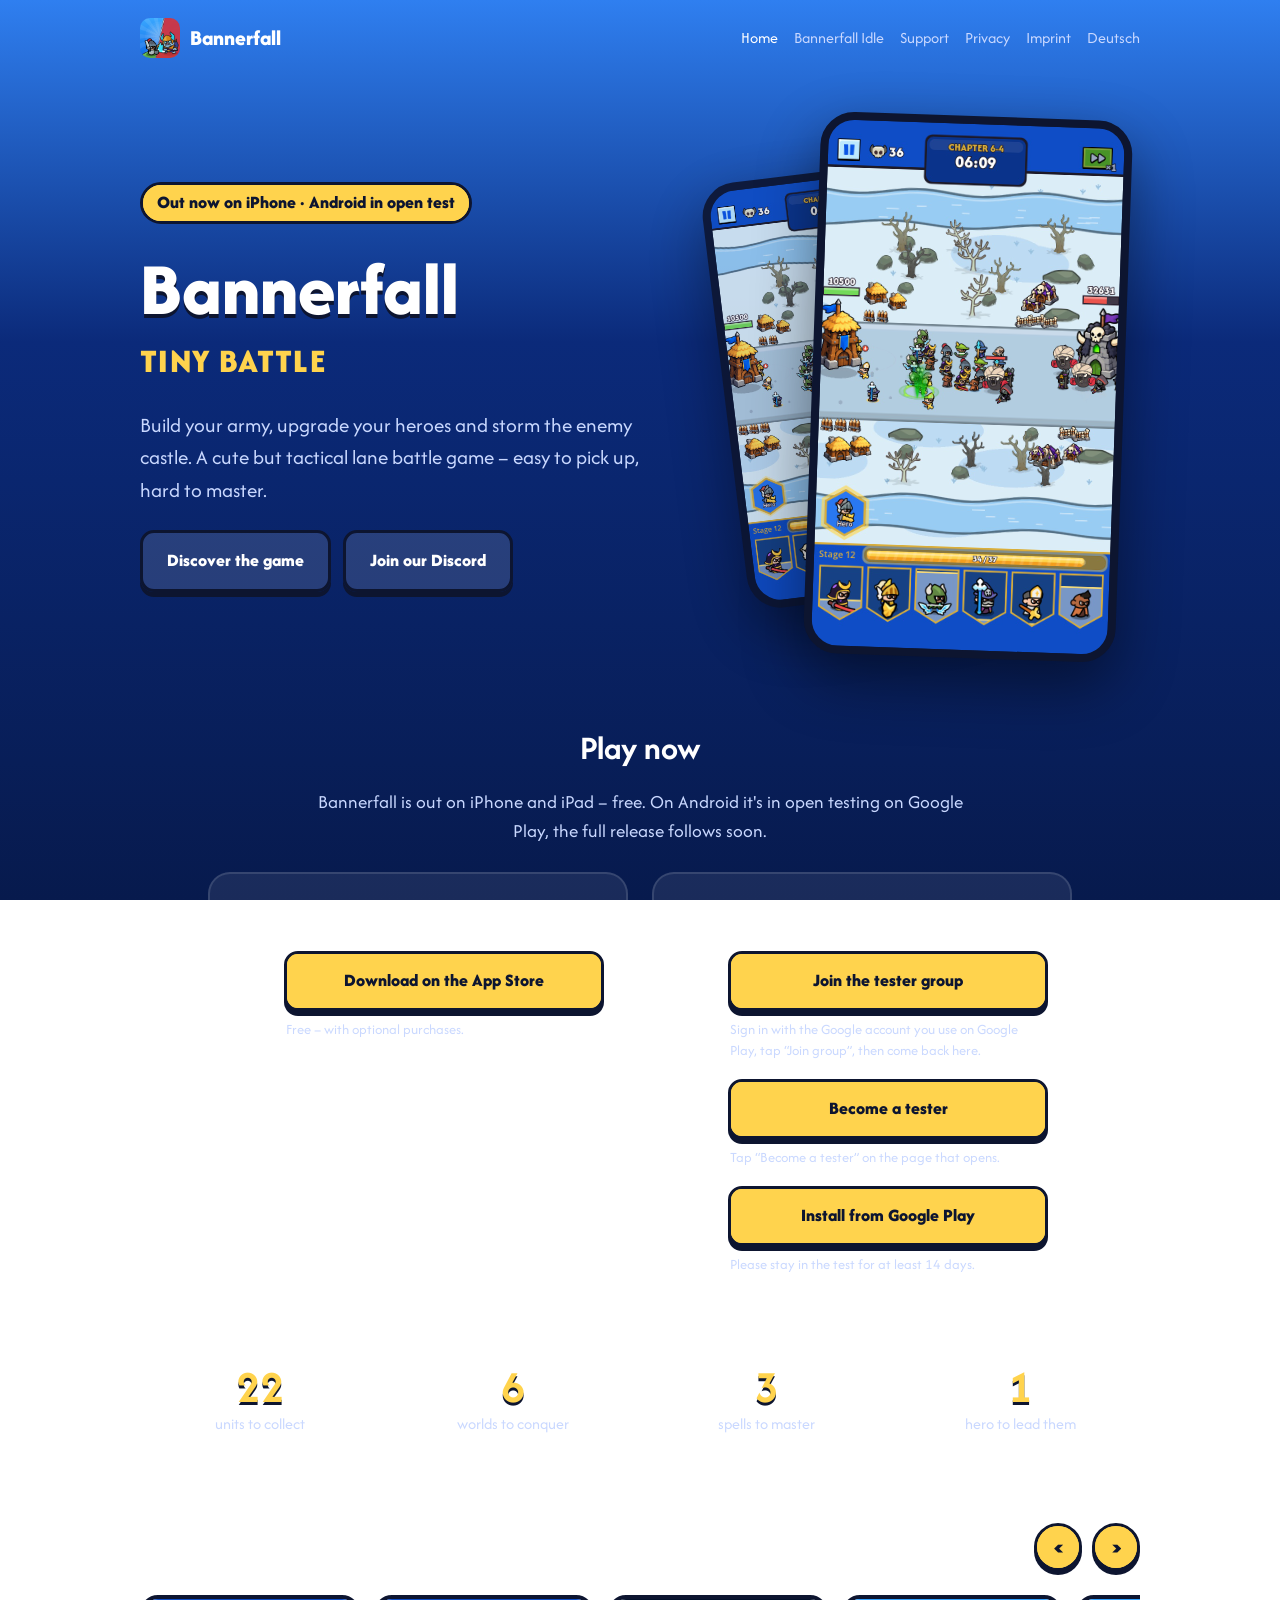
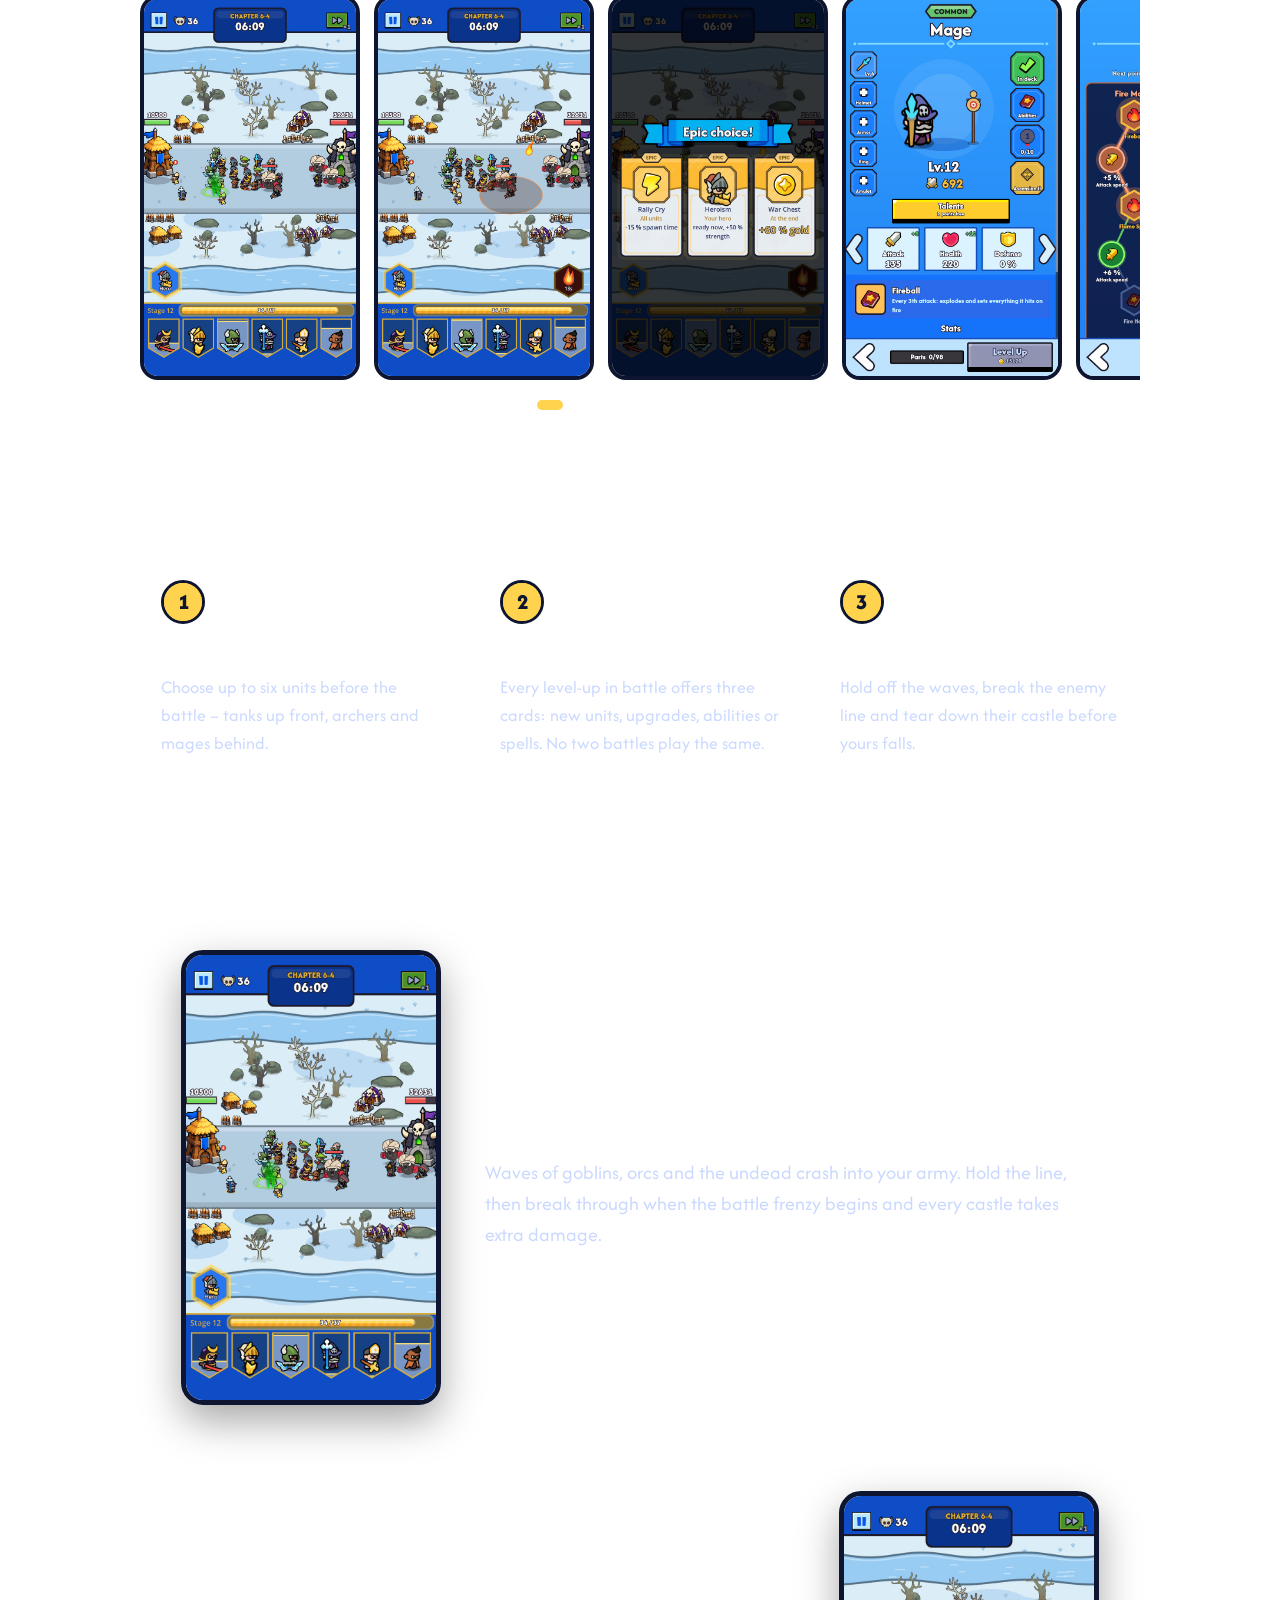
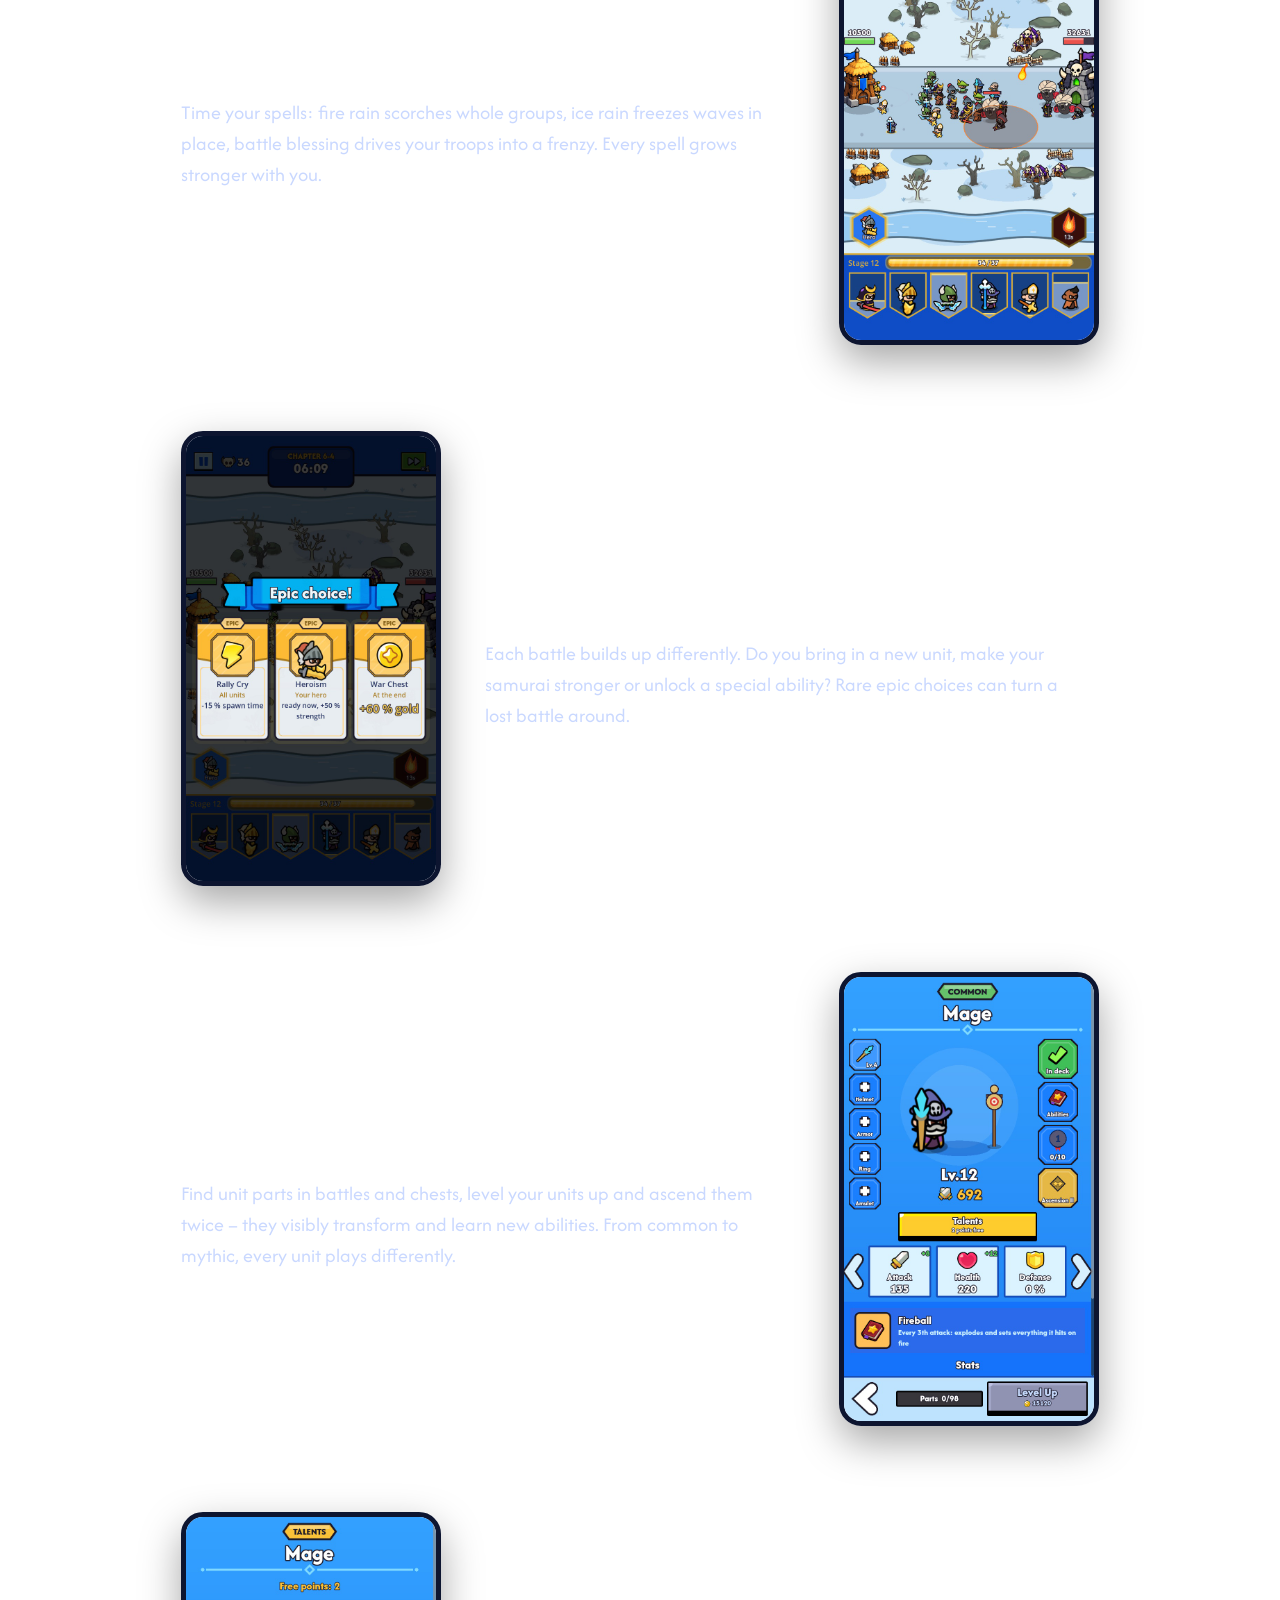
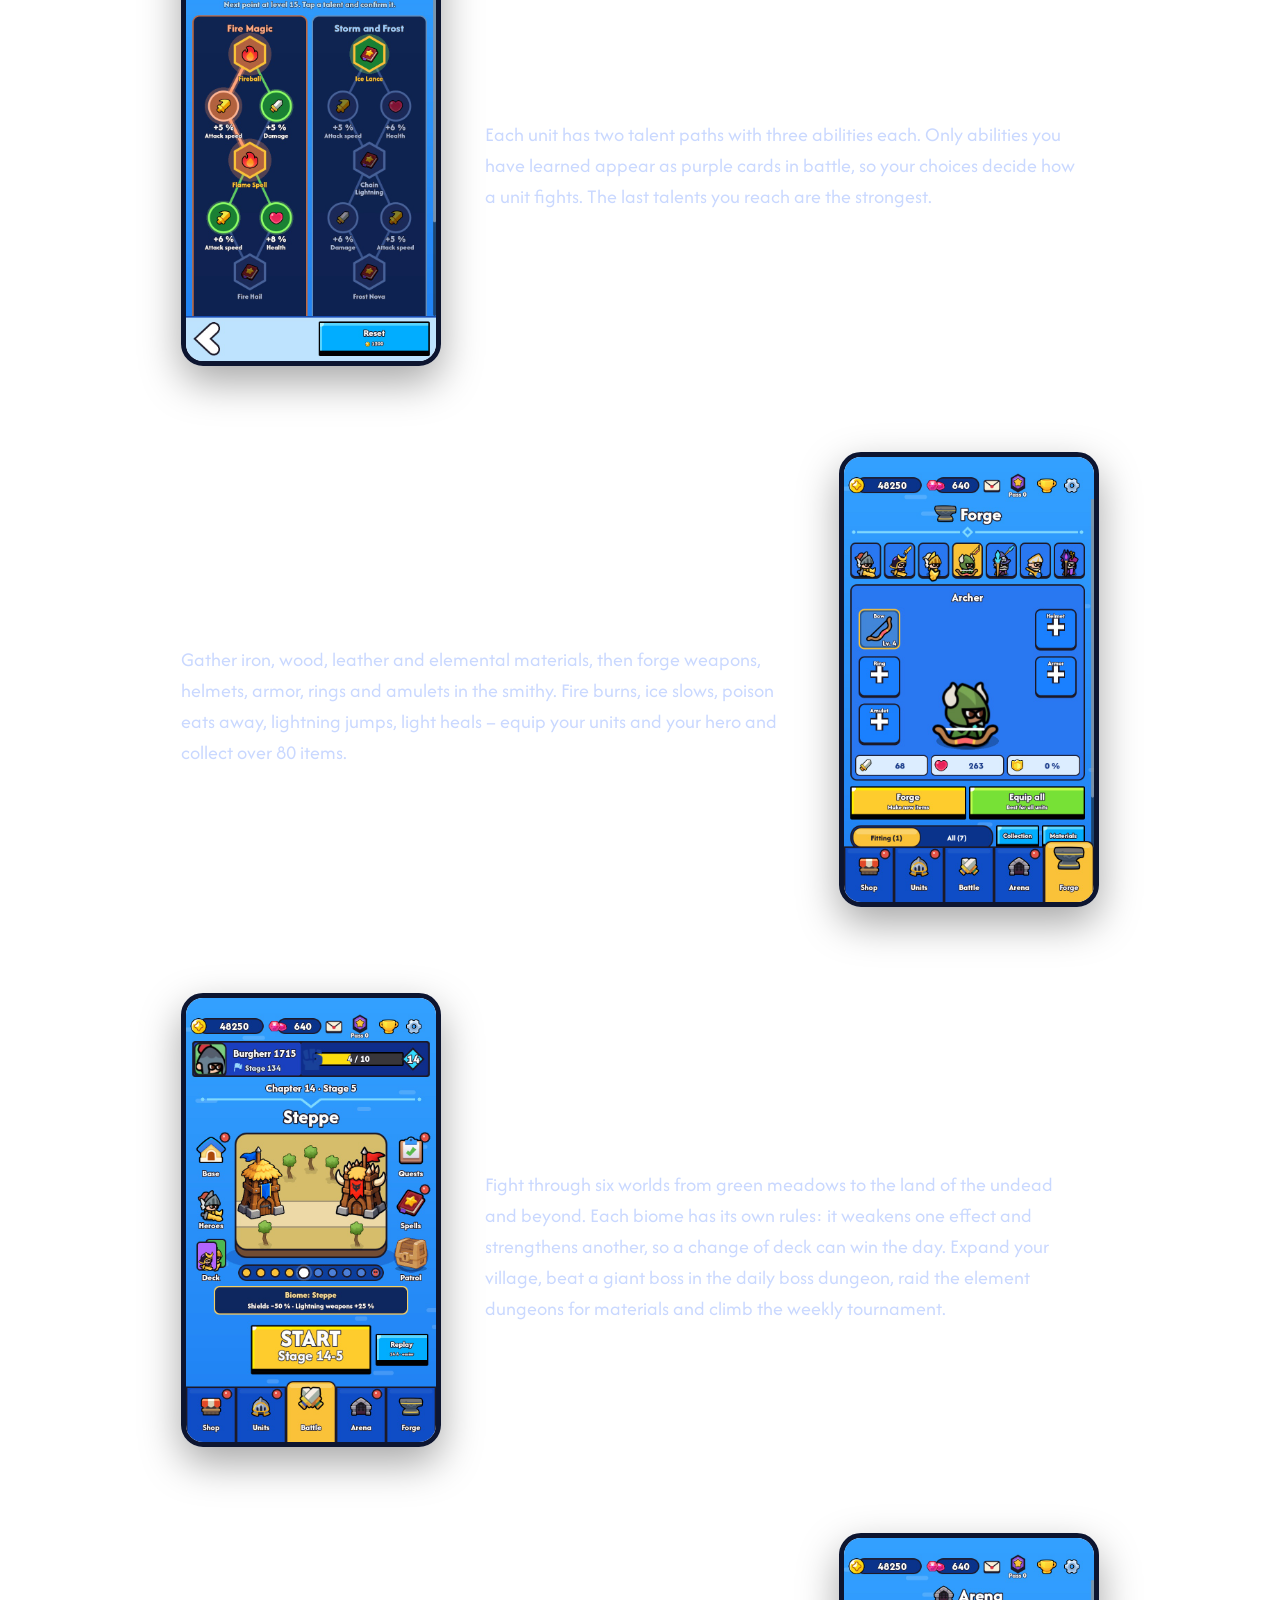
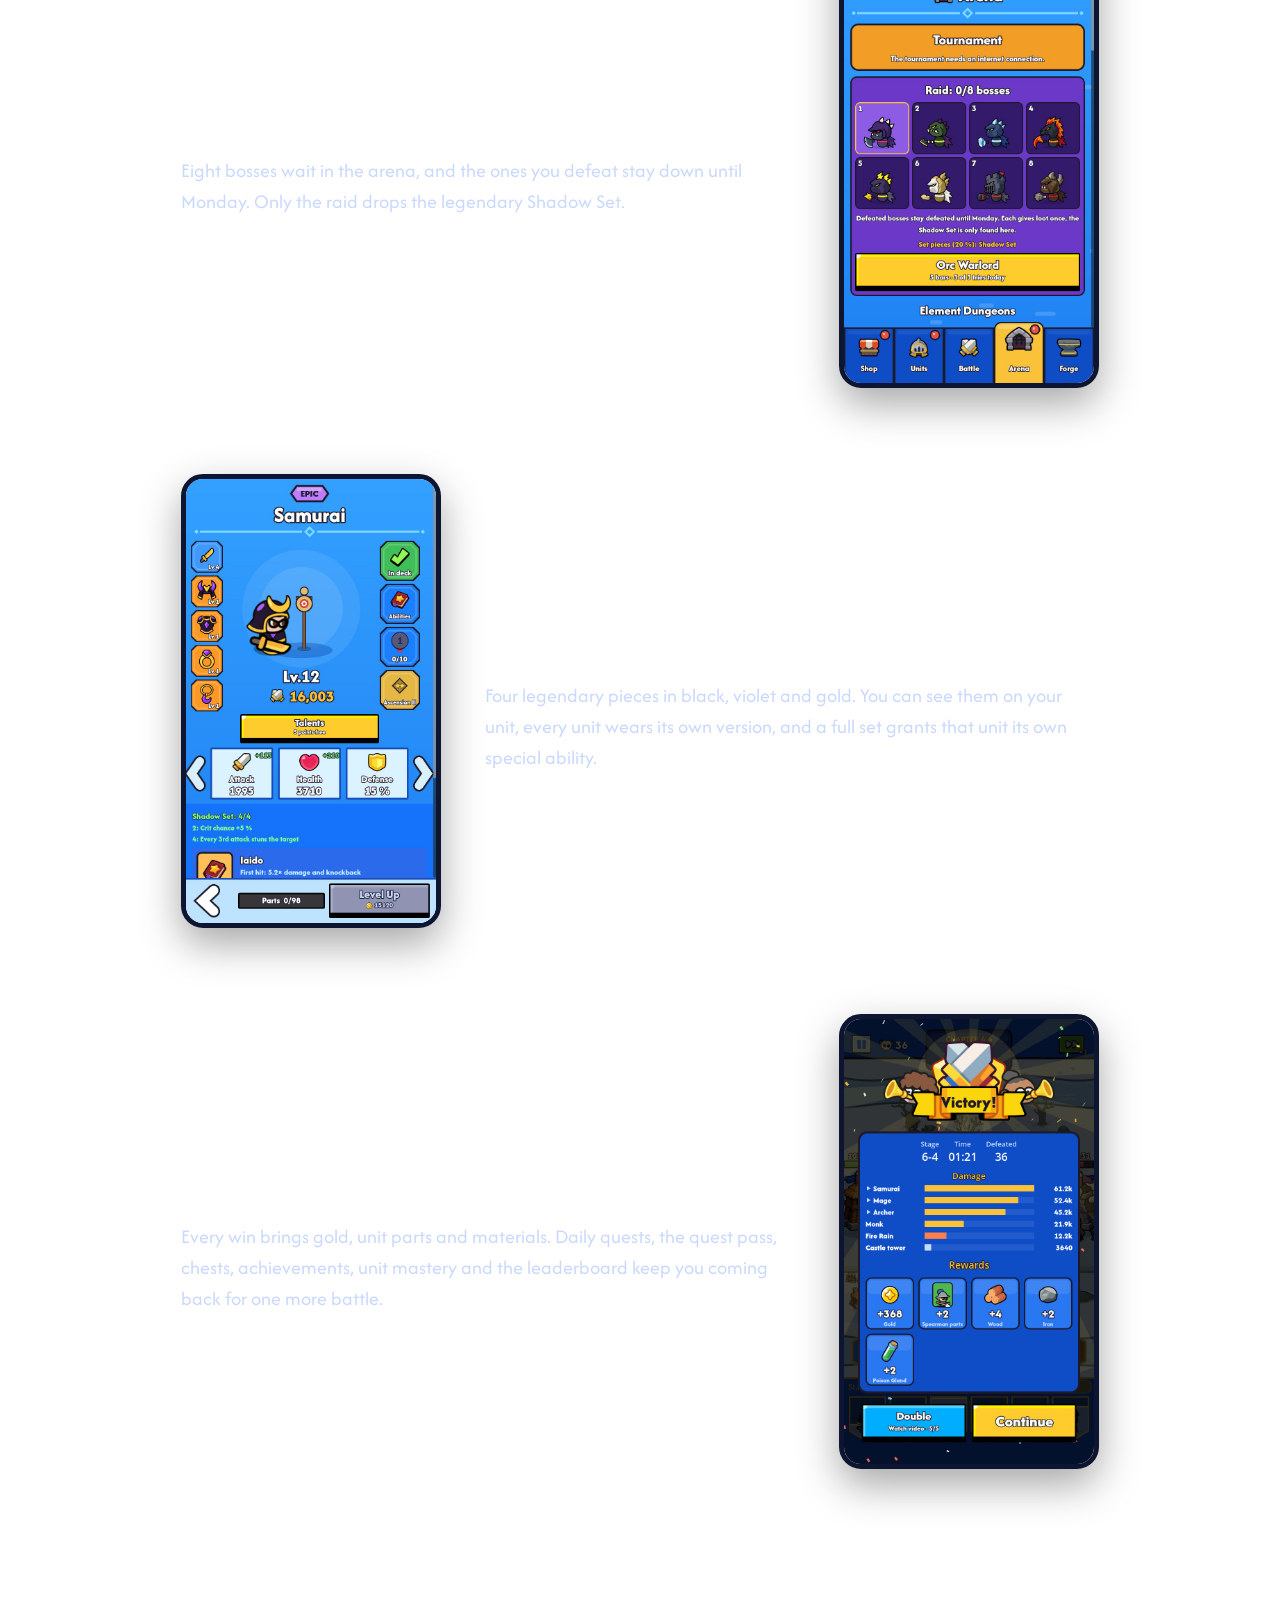
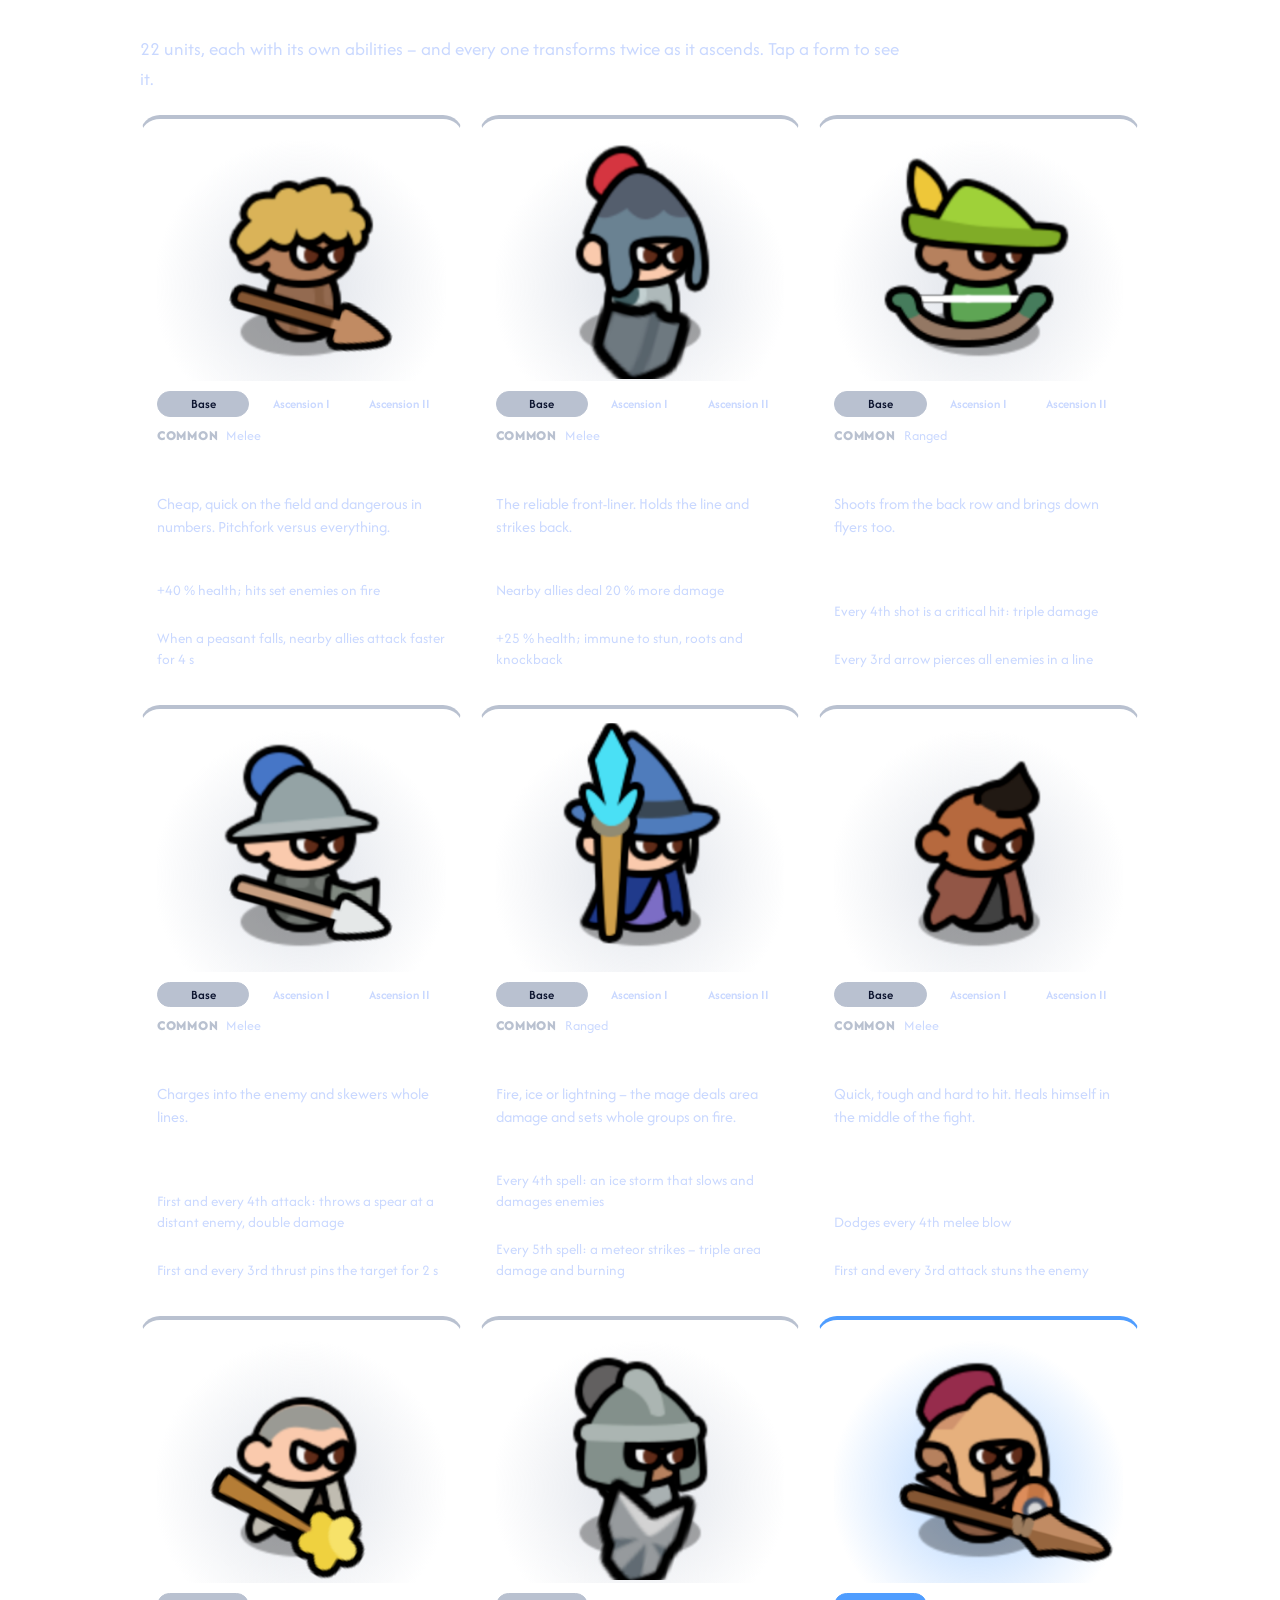
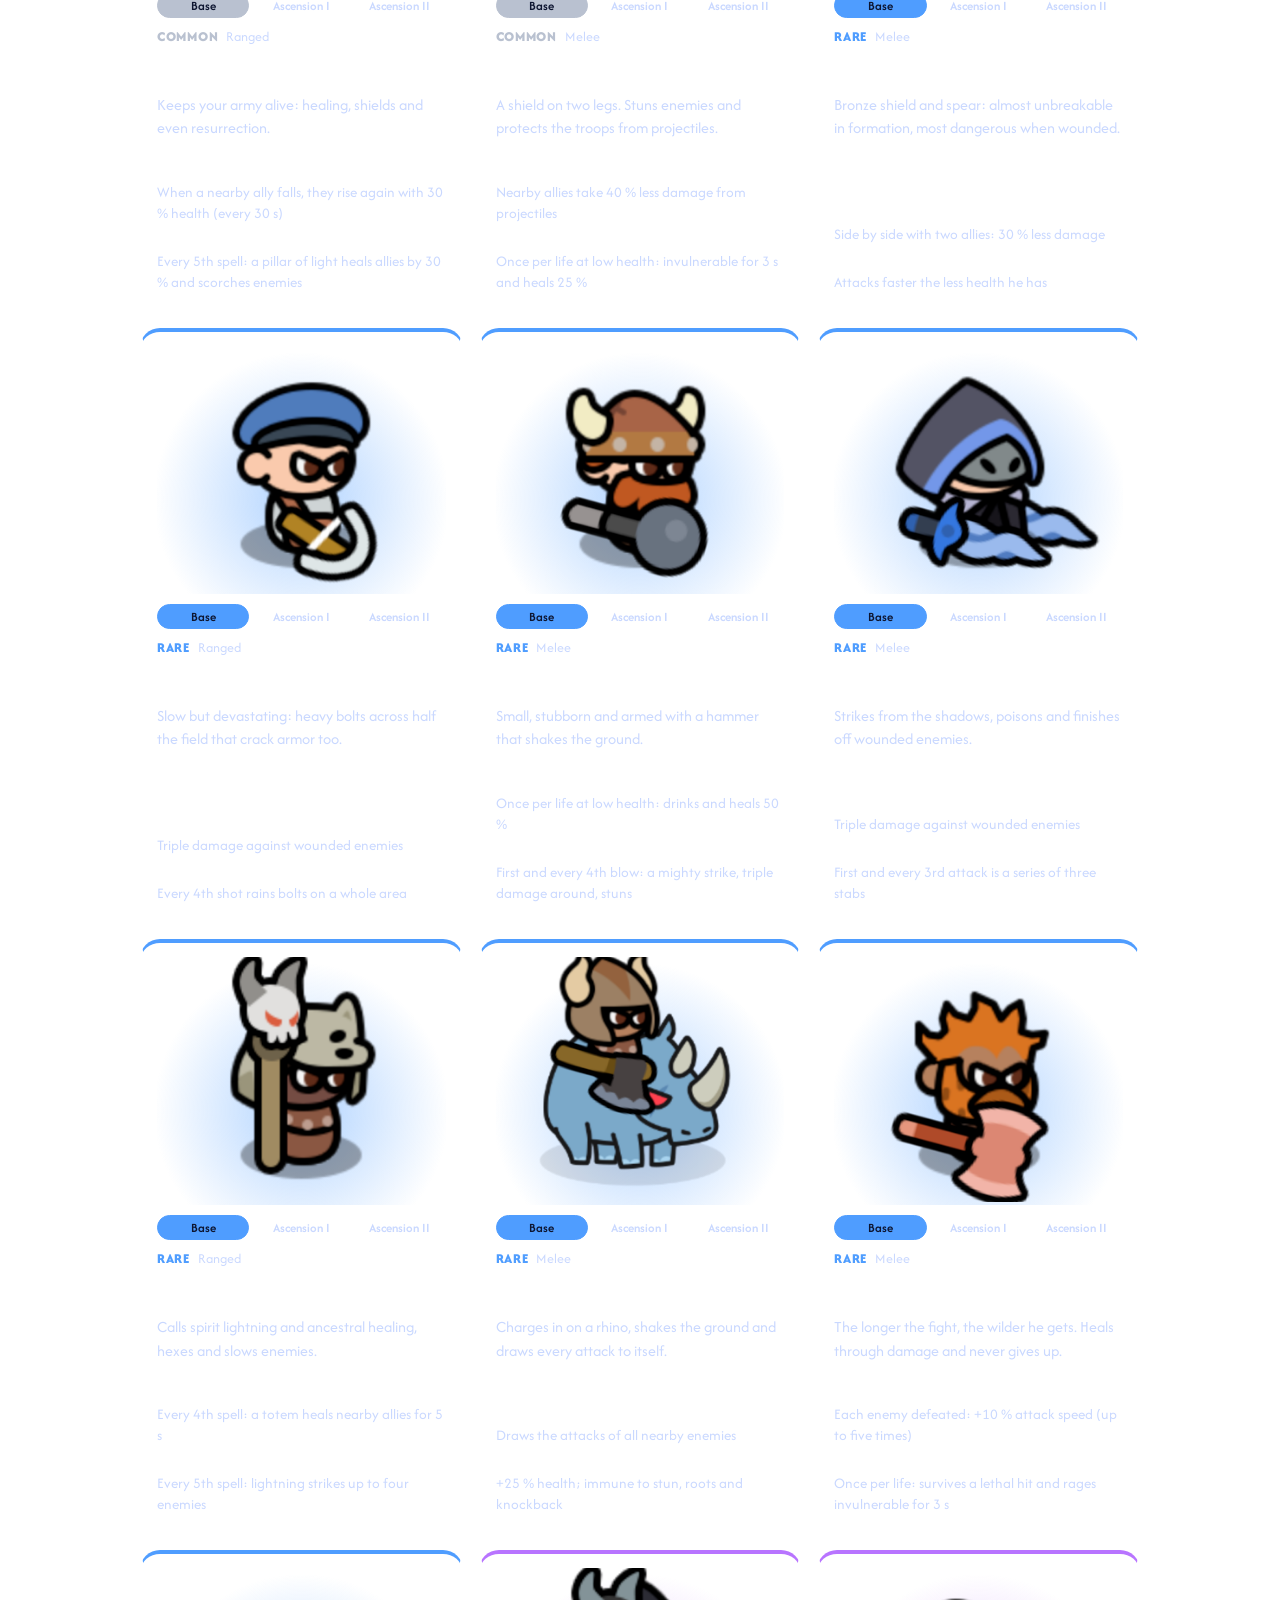
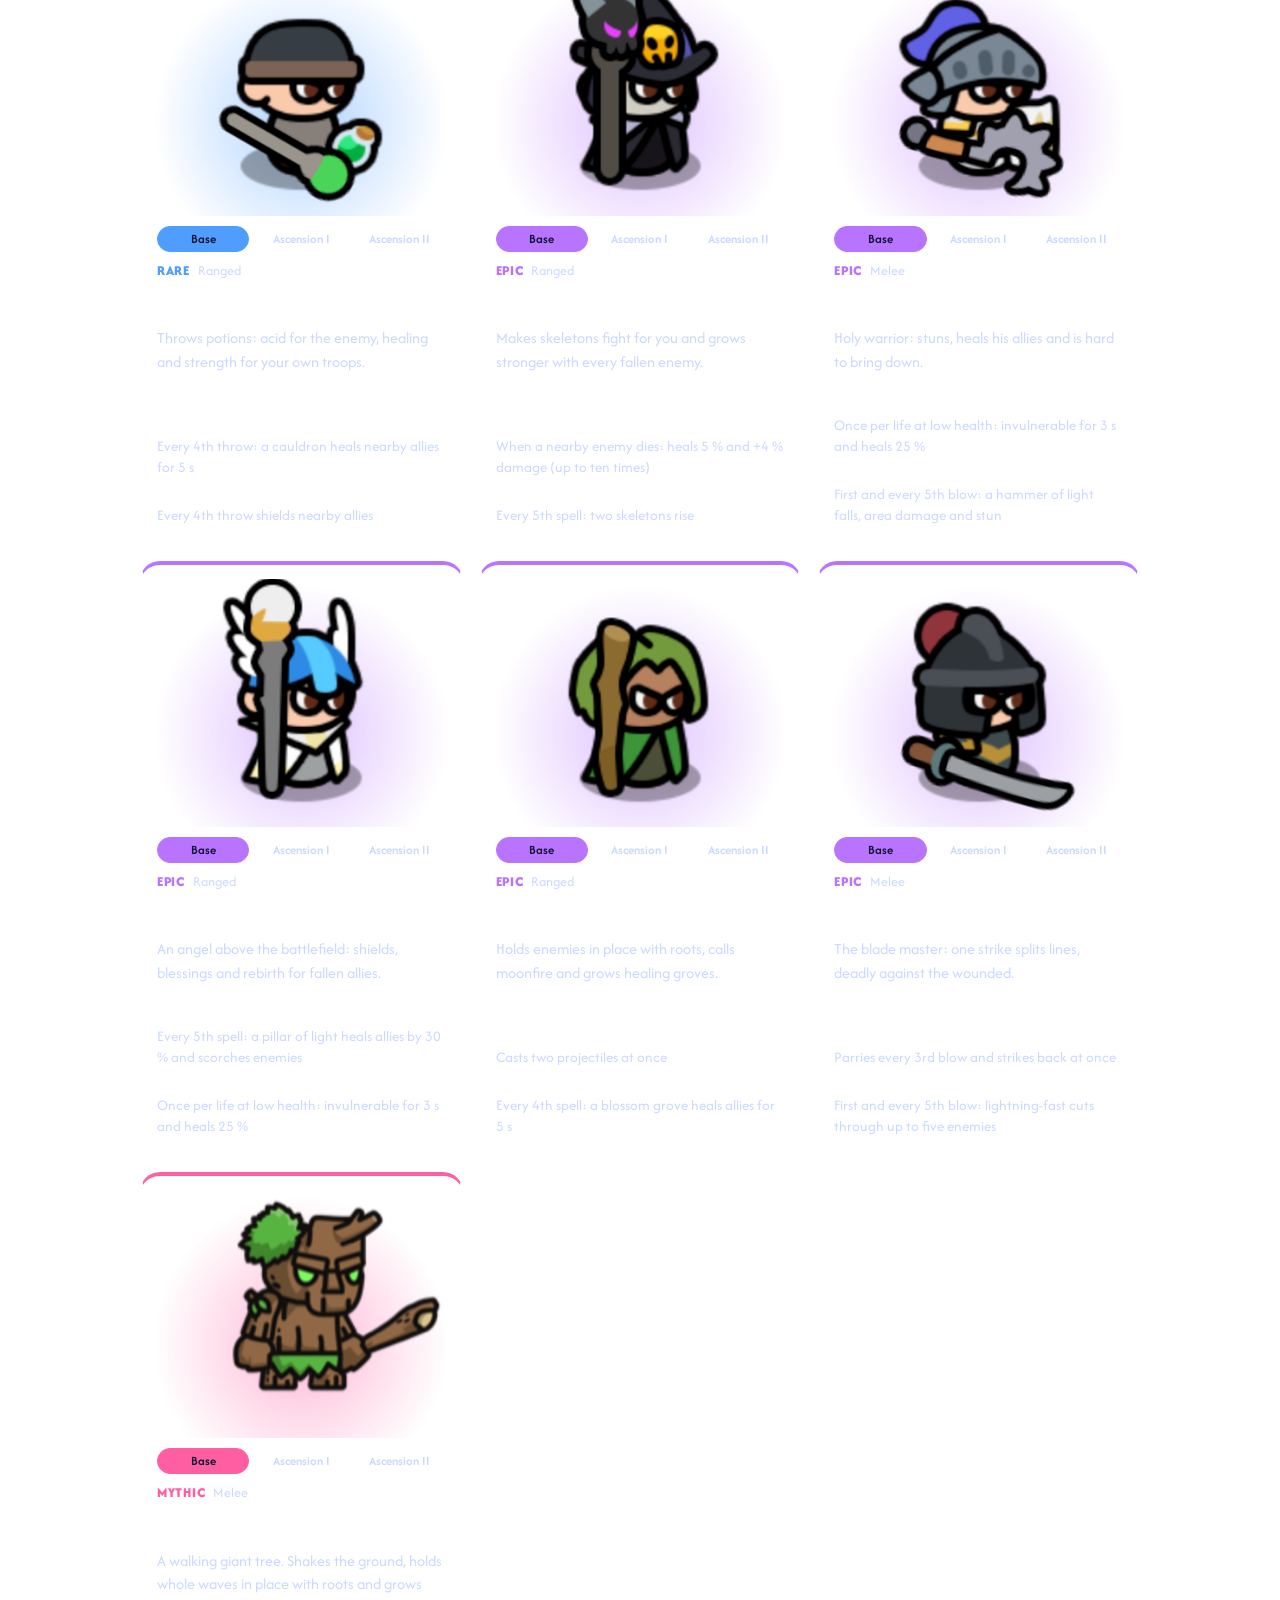
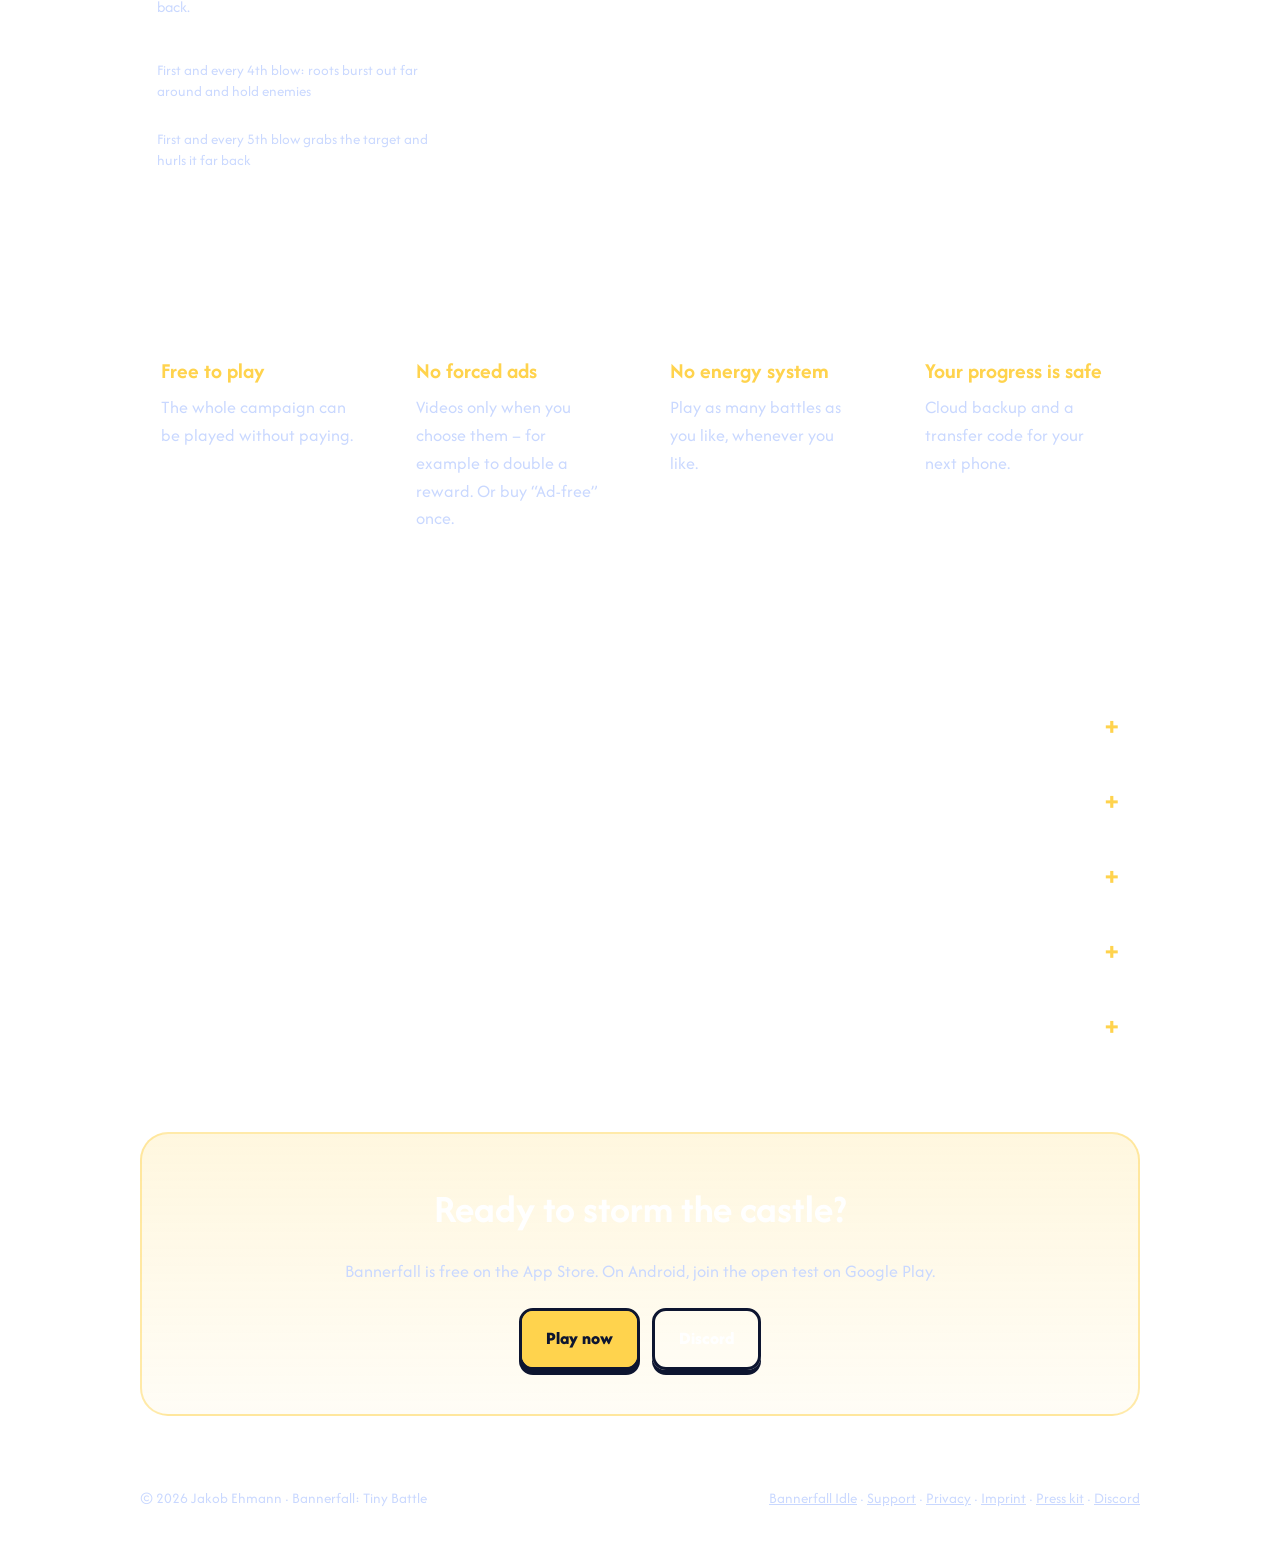
==== commit 0bb90ea9: "Discord-Link: Startseite (oben und unten), Support, Fußzeile Co-Authored-By: Claude Opus 5.5 <norepl" ====
--- a/index.html
+++ b/index.html
@@ -13,7 +13,7 @@
 <link rel="preconnect" href="https://fonts.googleapis.com">
 <link rel="preconnect" href="https://fonts.gstatic.com" crossorigin>
 <link href="https://fonts.googleapis.com/css2?family=Afacad+Flux:wght@400;600;800&display=swap" rel="stylesheet">
-<link rel="stylesheet" href="style.css?v=7813b426">
+<link rel="stylesheet" href="style.css?v=341d3c25">
 </head>
 <body>
 <div class="wrap">
@@ -29,7 +29,7 @@
 <h1>Bannerfall</h1>
 <p class="sub">Tiny Battle</p>
 <p class="lead">Build your army, upgrade your heroes and storm the enemy castle. A cute but tactical lane battle game – easy to pick up, hard to master.</p>
-<div class="cta"><a class="btn ghost" href="#features">Discover the game</a></div>
+<div class="cta"><a class="btn ghost" href="#features">Discover the game</a><a class="btn ghost" href="https://discord.gg/FheVjeFyn">Join our Discord</a></div>
 </div>
 <div class="phones">
 <div class="phone back"><img src="img/en/spell.jpg" alt="" width="720" height="1280"></div>
@@ -44,7 +44,7 @@
 <section id="units"><h2>Meet your army</h2><p class="section-lead">22 units, each with its own abilities – and every one transforms twice as it ascends. Tap a form to see it.</p><div class="units"><article class="unit r0"><div class="pic"><img src="img/units/peasant_0.png" alt="Peasant" loading="lazy" width="360" height="360"></div><div class="forms"><button type="button" class="form on" data-src="img/units/peasant_0.png" aria-pressed="true">Base</button><button type="button" class="form" data-src="img/units/peasant_1.png" aria-pressed="false"><span class="long">Ascension </span>I</button><button type="button" class="form" data-src="img/units/peasant_2.png" aria-pressed="false"><span class="long">Ascension </span>II</button></div><div class="meta"><span class="rar">Common</span><span class="kind">Melee</span></div><h3>Peasant</h3><p>Cheap, quick on the field and dangerous in numbers. Pitchfork versus everything.</p><ul><li><b>Tough Peasants</b> <span>+40 % health; hits set enemies on fire</span></li><li><b>Peasant Revolt</b> <span>When a peasant falls, nearby allies attack faster for 4 s</span></li></ul></article><article class="unit r0"><div class="pic"><img src="img/units/knight_0.png" alt="Knight" loading="lazy" width="360" height="360"></div><div class="forms"><button type="button" class="form on" data-src="img/units/knight_0.png" aria-pressed="true">Base</button><button type="button" class="form" data-src="img/units/knight_1.png" aria-pressed="false"><span class="long">Ascension </span>I</button><button type="button" class="form" data-src="img/units/knight_2.png" aria-pressed="false"><span class="long">Ascension </span>II</button></div><div class="meta"><span class="rar">Common</span><span class="kind">Melee</span></div><h3>Knight</h3><p>The reliable front-liner. Holds the line and strikes back.</p><ul><li><b>War Banner</b> <span>Nearby allies deal 20 % more damage</span></li><li><b>Unbreakable</b> <span>+25 % health; immune to stun, roots and knockback</span></li></ul></article><article class="unit r0"><div class="pic"><img src="img/units/archer_0.png" alt="Archer" loading="lazy" width="360" height="360"></div><div class="forms"><button type="button" class="form on" data-src="img/units/archer_0.png" aria-pressed="true">Base</button><button type="button" class="form" data-src="img/units/archer_1.png" aria-pressed="false"><span class="long">Ascension </span>I</button><button type="button" class="form" data-src="img/units/archer_2.png" aria-pressed="false"><span class="long">Ascension </span>II</button></div><div class="meta"><span class="rar">Common</span><span class="kind">Ranged</span></div><h3>Archer</h3><p>Shoots from the back row and brings down flyers too.</p><ul><li><b>Master Shot</b> <span>Every 4th shot is a critical hit: triple damage</span></li><li><b>Piercing Shot</b> <span>Every 3rd arrow pierces all enemies in a line</span></li></ul></article><article class="unit r0"><div class="pic"><img src="img/units/spearman_0.png" alt="Spearman" loading="lazy" width="360" height="360"></div><div class="forms"><button type="button" class="form on" data-src="img/units/spearman_0.png" aria-pressed="true">Base</button><button type="button" class="form" data-src="img/units/spearman_1.png" aria-pressed="false"><span class="long">Ascension </span>I</button><button type="button" class="form" data-src="img/units/spearman_2.png" aria-pressed="false"><span class="long">Ascension </span>II</button></div><div class="meta"><span class="rar">Common</span><span class="kind">Melee</span></div><h3>Spearman</h3><p>Charges into the enemy and skewers whole lines.</p><ul><li><b>Spear Throw</b> <span>First and every 4th attack: throws a spear at a distant enemy, double damage</span></li><li><b>Pin Down</b> <span>First and every 3rd thrust pins the target for 2 s</span></li></ul></article><article class="unit r0"><div class="pic"><img src="img/units/mage_0.png" alt="Mage" loading="lazy" width="360" height="360"></div><div class="forms"><button type="button" class="form on" data-src="img/units/mage_0.png" aria-pressed="true">Base</button><button type="button" class="form" data-src="img/units/mage_1.png" aria-pressed="false"><span class="long">Ascension </span>I</button><button type="button" class="form" data-src="img/units/mage_2.png" aria-pressed="false"><span class="long">Ascension </span>II</button></div><div class="meta"><span class="rar">Common</span><span class="kind">Ranged</span></div><h3>Mage</h3><p>Fire, ice or lightning – the mage deals area damage and sets whole groups on fire.</p><ul><li><b>Blizzard</b> <span>Every 4th spell: an ice storm that slows and damages enemies</span></li><li><b>Meteor</b> <span>Every 5th spell: a meteor strikes – triple area damage and burning</span></li></ul></article><article class="unit r0"><div class="pic"><img src="img/units/monk_0.png" alt="Monk" loading="lazy" width="360" height="360"></div><div class="forms"><button type="button" class="form on" data-src="img/units/monk_0.png" aria-pressed="true">Base</button><button type="button" class="form" data-src="img/units/monk_1.png" aria-pressed="false"><span class="long">Ascension </span>I</button><button type="button" class="form" data-src="img/units/monk_2.png" aria-pressed="false"><span class="long">Ascension </span>II</button></div><div class="meta"><span class="rar">Common</span><span class="kind">Melee</span></div><h3>Monk</h3><p>Quick, tough and hard to hit. Heals himself in the middle of the fight.</p><ul><li><b>Evasion</b> <span>Dodges every 4th melee blow</span></li><li><b>Quivering Palm</b> <span>First and every 3rd attack stuns the enemy</span></li></ul></article><article class="unit r0"><div class="pic"><img src="img/units/priest_0.png" alt="Priest" loading="lazy" width="360" height="360"></div><div class="forms"><button type="button" class="form on" data-src="img/units/priest_0.png" aria-pressed="true">Base</button><button type="button" class="form" data-src="img/units/priest_1.png" aria-pressed="false"><span class="long">Ascension </span>I</button><button type="button" class="form" data-src="img/units/priest_2.png" aria-pressed="false"><span class="long">Ascension </span>II</button></div><div class="meta"><span class="rar">Common</span><span class="kind">Ranged</span></div><h3>Priest</h3><p>Keeps your army alive: healing, shields and even resurrection.</p><ul><li><b>Resurrection</b> <span>When a nearby ally falls, they rise again with 30 % health (every 30 s)</span></li><li><b>Divine Light</b> <span>Every 5th spell: a pillar of light heals allies by 30 % and scorches enemies</span></li></ul></article><article class="unit r0"><div class="pic"><img src="img/units/templar_0.png" alt="Border Warden" loading="lazy" width="360" height="360"></div><div class="forms"><button type="button" class="form on" data-src="img/units/templar_0.png" aria-pressed="true">Base</button><button type="button" class="form" data-src="img/units/templar_1.png" aria-pressed="false"><span class="long">Ascension </span>I</button><button type="button" class="form" data-src="img/units/templar_2.png" aria-pressed="false"><span class="long">Ascension </span>II</button></div><div class="meta"><span class="rar">Common</span><span class="kind">Melee</span></div><h3>Border Warden</h3><p>A shield on two legs. Stuns enemies and protects the troops from projectiles.</p><ul><li><b>Shield Wall</b> <span>Nearby allies take 40 % less damage from projectiles</span></li><li><b>Last Bastion</b> <span>Once per life at low health: invulnerable for 3 s and heals 25 %</span></li></ul></article><article class="unit r1"><div class="pic"><img src="img/units/hoplite_0.png" alt="Hoplite" loading="lazy" width="360" height="360"></div><div class="forms"><button type="button" class="form on" data-src="img/units/hoplite_0.png" aria-pressed="true">Base</button><button type="button" class="form" data-src="img/units/hoplite_1.png" aria-pressed="false"><span class="long">Ascension </span>I</button><button type="button" class="form" data-src="img/units/hoplite_2.png" aria-pressed="false"><span class="long">Ascension </span>II</button></div><div class="meta"><span class="rar">Rare</span><span class="kind">Melee</span></div><h3>Hoplite</h3><p>Bronze shield and spear: almost unbreakable in formation, most dangerous when wounded.</p><ul><li><b>Phalanx</b> <span>Side by side with two allies: 30 % less damage</span></li><li><b>Spartan Fury</b> <span>Attacks faster the less health he has</span></li></ul></article><article class="unit r1"><div class="pic"><img src="img/units/crossbow_0.png" alt="Crossbowman" loading="lazy" width="360" height="360"></div><div class="forms"><button type="button" class="form on" data-src="img/units/crossbow_0.png" aria-pressed="true">Base</button><button type="button" class="form" data-src="img/units/crossbow_1.png" aria-pressed="false"><span class="long">Ascension </span>I</button><button type="button" class="form" data-src="img/units/crossbow_2.png" aria-pressed="false"><span class="long">Ascension </span>II</button></div><div class="meta"><span class="rar">Rare</span><span class="kind">Ranged</span></div><h3>Crossbowman</h3><p>Slow but devastating: heavy bolts across half the field that crack armor too.</p><ul><li><b>Mercy Shot</b> <span>Triple damage against wounded enemies</span></li><li><b>Bolt Storm</b> <span>Every 4th shot rains bolts on a whole area</span></li></ul></article><article class="unit r1"><div class="pic"><img src="img/units/dwarf_0.png" alt="Dwarf" loading="lazy" width="360" height="360"></div><div class="forms"><button type="button" class="form on" data-src="img/units/dwarf_0.png" aria-pressed="true">Base</button><button type="button" class="form" data-src="img/units/dwarf_1.png" aria-pressed="false"><span class="long">Ascension </span>I</button><button type="button" class="form" data-src="img/units/dwarf_2.png" aria-pressed="false"><span class="long">Ascension </span>II</button></div><div class="meta"><span class="rar">Rare</span><span class="kind">Melee</span></div><h3>Dwarf</h3><p>Small, stubborn and armed with a hammer that shakes the ground.</p><ul><li><b>Dwarven Brew</b> <span>Once per life at low health: drinks and heals 50 %</span></li><li><b>Anvil Strike</b> <span>First and every 4th blow: a mighty strike, triple damage around, stuns</span></li></ul></article><article class="unit r1"><div class="pic"><img src="img/units/assassin_0.png" alt="Assassin" loading="lazy" width="360" height="360"></div><div class="forms"><button type="button" class="form on" data-src="img/units/assassin_0.png" aria-pressed="true">Base</button><button type="button" class="form" data-src="img/units/assassin_1.png" aria-pressed="false"><span class="long">Ascension </span>I</button><button type="button" class="form" data-src="img/units/assassin_2.png" aria-pressed="false"><span class="long">Ascension </span>II</button></div><div class="meta"><span class="rar">Rare</span><span class="kind">Melee</span></div><h3>Assassin</h3><p>Strikes from the shadows, poisons and finishes off wounded enemies.</p><ul><li><b>Killing Blow</b> <span>Triple damage against wounded enemies</span></li><li><b>Blade Dance</b> <span>First and every 3rd attack is a series of three stabs</span></li></ul></article><article class="unit r1"><div class="pic"><img src="img/units/shaman_0.png" alt="Shaman" loading="lazy" width="360" height="360"></div><div class="forms"><button type="button" class="form on" data-src="img/units/shaman_0.png" aria-pressed="true">Base</button><button type="button" class="form" data-src="img/units/shaman_1.png" aria-pressed="false"><span class="long">Ascension </span>I</button><button type="button" class="form" data-src="img/units/shaman_2.png" aria-pressed="false"><span class="long">Ascension </span>II</button></div><div class="meta"><span class="rar">Rare</span><span class="kind">Ranged</span></div><h3>Shaman</h3><p>Calls spirit lightning and ancestral healing, hexes and slows enemies.</p><ul><li><b>Healing Totem</b> <span>Every 4th spell: a totem heals nearby allies for 5 s</span></li><li><b>Thunderstorm</b> <span>Every 5th spell: lightning strikes up to four enemies</span></li></ul></article><article class="unit r1"><div class="pic"><img src="img/units/boar_rider_0.png" alt="Rhino Rider" loading="lazy" width="360" height="360"></div><div class="forms"><button type="button" class="form on" data-src="img/units/boar_rider_0.png" aria-pressed="true">Base</button><button type="button" class="form" data-src="img/units/boar_rider_1.png" aria-pressed="false"><span class="long">Ascension </span>I</button><button type="button" class="form" data-src="img/units/boar_rider_2.png" aria-pressed="false"><span class="long">Ascension </span>II</button></div><div class="meta"><span class="rar">Rare</span><span class="kind">Melee</span></div><h3>Rhino Rider</h3><p>Charges in on a rhino, shakes the ground and draws every attack to itself.</p><ul><li><b>Challenge</b> <span>Draws the attacks of all nearby enemies</span></li><li><b>Unstoppable</b> <span>+25 % health; immune to stun, roots and knockback</span></li></ul></article><article class="unit r1"><div class="pic"><img src="img/units/berserker_0.png" alt="Berserker" loading="lazy" width="360" height="360"></div><div class="forms"><button type="button" class="form on" data-src="img/units/berserker_0.png" aria-pressed="true">Base</button><button type="button" class="form" data-src="img/units/berserker_1.png" aria-pressed="false"><span class="long">Ascension </span>I</button><button type="button" class="form" data-src="img/units/berserker_2.png" aria-pressed="false"><span class="long">Ascension </span>II</button></div><div class="meta"><span class="rar">Rare</span><span class="kind">Melee</span></div><h3>Berserker</h3><p>The longer the fight, the wilder he gets. Heals through damage and never gives up.</p><ul><li><b>Blood Rush</b> <span>Each enemy defeated: +10 % attack speed (up to five times)</span></li><li><b>Undying Rage</b> <span>Once per life: survives a lethal hit and rages invulnerable for 3 s</span></li></ul></article><article class="unit r1"><div class="pic"><img src="img/units/alchemist_0.png" alt="Alchemist" loading="lazy" width="360" height="360"></div><div class="forms"><button type="button" class="form on" data-src="img/units/alchemist_0.png" aria-pressed="true">Base</button><button type="button" class="form" data-src="img/units/alchemist_1.png" aria-pressed="false"><span class="long">Ascension </span>I</button><button type="button" class="form" data-src="img/units/alchemist_2.png" aria-pressed="false"><span class="long">Ascension </span>II</button></div><div class="meta"><span class="rar">Rare</span><span class="kind">Ranged</span></div><h3>Alchemist</h3><p>Throws potions: acid for the enemy, healing and strength for your own troops.</p><ul><li><b>Healing Cauldron</b> <span>Every 4th throw: a cauldron heals nearby allies for 5 s</span></li><li><b>Protection Potion</b> <span>Every 4th throw shields nearby allies</span></li></ul></article><article class="unit r2"><div class="pic"><img src="img/units/necromancer_0.png" alt="Necromancer" loading="lazy" width="360" height="360"></div><div class="forms"><button type="button" class="form on" data-src="img/units/necromancer_0.png" aria-pressed="true">Base</button><button type="button" class="form" data-src="img/units/necromancer_1.png" aria-pressed="false"><span class="long">Ascension </span>I</button><button type="button" class="form" data-src="img/units/necromancer_2.png" aria-pressed="false"><span class="long">Ascension </span>II</button></div><div class="meta"><span class="rar">Epic</span><span class="kind">Ranged</span></div><h3>Necromancer</h3><p>Makes skeletons fight for you and grows stronger with every fallen enemy.</p><ul><li><b>Soul Harvest</b> <span>When a nearby enemy dies: heals 5 % and +4 % damage (up to ten times)</span></li><li><b>Army of the Dead</b> <span>Every 5th spell: two skeletons rise</span></li></ul></article><article class="unit r2"><div class="pic"><img src="img/units/paladin_0.png" alt="Paladin" loading="lazy" width="360" height="360"></div><div class="forms"><button type="button" class="form on" data-src="img/units/paladin_0.png" aria-pressed="true">Base</button><button type="button" class="form" data-src="img/units/paladin_1.png" aria-pressed="false"><span class="long">Ascension </span>I</button><button type="button" class="form" data-src="img/units/paladin_2.png" aria-pressed="false"><span class="long">Ascension </span>II</button></div><div class="meta"><span class="rar">Epic</span><span class="kind">Melee</span></div><h3>Paladin</h3><p>Holy warrior: stuns, heals his allies and is hard to bring down.</p><ul><li><b>Divine Shield</b> <span>Once per life at low health: invulnerable for 3 s and heals 25 %</span></li><li><b>Hammer of Judgment</b> <span>First and every 5th blow: a hammer of light falls, area damage and stun</span></li></ul></article><article class="unit r2"><div class="pic"><img src="img/units/seraph_0.png" alt="Seraph" loading="lazy" width="360" height="360"></div><div class="forms"><button type="button" class="form on" data-src="img/units/seraph_0.png" aria-pressed="true">Base</button><button type="button" class="form" data-src="img/units/seraph_1.png" aria-pressed="false"><span class="long">Ascension </span>I</button><button type="button" class="form" data-src="img/units/seraph_2.png" aria-pressed="false"><span class="long">Ascension </span>II</button></div><div class="meta"><span class="rar">Epic</span><span class="kind">Ranged</span></div><h3>Seraph</h3><p>An angel above the battlefield: shields, blessings and rebirth for fallen allies.</p><ul><li><b>Divine Light</b> <span>Every 5th spell: a pillar of light heals allies by 30 % and scorches enemies</span></li><li><b>Angel Wings</b> <span>Once per life at low health: invulnerable for 3 s and heals 25 %</span></li></ul></article><article class="unit r2"><div class="pic"><img src="img/units/druid_0.png" alt="Druid" loading="lazy" width="360" height="360"></div><div class="forms"><button type="button" class="form on" data-src="img/units/druid_0.png" aria-pressed="true">Base</button><button type="button" class="form" data-src="img/units/druid_1.png" aria-pressed="false"><span class="long">Ascension </span>I</button><button type="button" class="form" data-src="img/units/druid_2.png" aria-pressed="false"><span class="long">Ascension </span>II</button></div><div class="meta"><span class="rar">Epic</span><span class="kind">Ranged</span></div><h3>Druid</h3><p>Holds enemies in place with roots, calls moonfire and grows healing groves.</p><ul><li><b>Thorn Hail</b> <span>Casts two projectiles at once</span></li><li><b>Wild Growth</b> <span>Every 4th spell: a blossom grove heals allies for 5 s</span></li></ul></article><article class="unit r2"><div class="pic"><img src="img/units/samurai_0.png" alt="Samurai" loading="lazy" width="360" height="360"></div><div class="forms"><button type="button" class="form on" data-src="img/units/samurai_0.png" aria-pressed="true">Base</button><button type="button" class="form" data-src="img/units/samurai_1.png" aria-pressed="false"><span class="long">Ascension </span>I</button><button type="button" class="form" data-src="img/units/samurai_2.png" aria-pressed="false"><span class="long">Ascension </span>II</button></div><div class="meta"><span class="rar">Epic</span><span class="kind">Melee</span></div><h3>Samurai</h3><p>The blade master: one strike splits lines, deadly against the wounded.</p><ul><li><b>Counter</b> <span>Parries every 3rd blow and strikes back at once</span></li><li><b>Thousand Cuts</b> <span>First and every 5th blow: lightning-fast cuts through up to five enemies</span></li></ul></article><article class="unit r4"><div class="pic"><img src="img/units/ent_0.png" alt="Ancient Ent" loading="lazy" width="360" height="360"></div><div class="forms"><button type="button" class="form on" data-src="img/units/ent_0.png" aria-pressed="true">Base</button><button type="button" class="form" data-src="img/units/ent_1.png" aria-pressed="false"><span class="long">Ascension </span>I</button><button type="button" class="form" data-src="img/units/ent_2.png" aria-pressed="false"><span class="long">Ascension </span>II</button></div><div class="meta"><span class="rar">Mythic</span><span class="kind">Melee</span></div><h3>Ancient Ent</h3><p>A walking giant tree. Shakes the ground, holds whole waves in place with roots and grows back.</p><ul><li><b>Wrath of the Forest</b> <span>First and every 4th blow: roots burst out far around and hold enemies</span></li><li><b>Uproot</b> <span>First and every 5th blow grabs the target and hurls it far back</span></li></ul></article></div></section>
 <section><h2>Fair to play</h2><div class="features four"><div class="feature"><h3>Free to play</h3><p>The whole campaign can be played without paying.</p></div><div class="feature"><h3>No forced ads</h3><p>Videos only when you choose them – for example to double a reward. Or buy “Ad-free” once.</p></div><div class="feature"><h3>No energy system</h3><p>Play as many battles as you like, whenever you like.</p></div><div class="feature"><h3>Your progress is safe</h3><p>Cloud backup and a transfer code for your next phone.</p></div></div></section>
 <section class="faq"><h2>Questions</h2><details><summary>When does Bannerfall come out?</summary><p>Bannerfall is out now on iPhone and iPad. On Android it's in open testing on Google Play – the full release follows soon.</p></details><details><summary>Is there an Android version?</summary><p>Yes! Android is in open testing on Google Play – use the Android card at the top of this page.</p></details><details><summary>Does the game cost anything?</summary><p>No. Bannerfall is free. There are optional purchases like gem packs, the quest pass and “Ad-free”, but everything can be reached by playing.</p></details><details><summary>Which languages are supported?</summary><p>English and German. The game follows your device language and can be switched in the settings.</p></details><details><summary>Who makes Bannerfall?</summary><p>Bannerfall is an indie game by Jakob Ehmann from Austria.</p></details></section>
-<section class="final"><h2>Ready to storm the castle?</h2><p>Bannerfall is free on the App Store. On Android, join the open test on Google Play.</p><a class="btn gold" href="#beta"><img class="face" src="img/ui/gold.png" alt="" aria-hidden="true"><span class="ink">Play now</span></a></section>
+<section class="final"><h2>Ready to storm the castle?</h2><p>Bannerfall is free on the App Store. On Android, join the open test on Google Play.</p><div class="cta"><a class="btn gold" href="#beta"><img class="face" src="img/ui/gold.png" alt="" aria-hidden="true"><span class="ink">Play now</span></a><a class="btn ghost" href="https://discord.gg/FheVjeFyn" target="_blank" rel="noopener">Discord</a></div></section>
 </main><script>
 // Beta-Knopf des eigenen Handys hervorheben und nach vorne holen.
 (function () {
@@ -124,6 +124,6 @@
 });
 </script>
 </div>
-<footer><div class="wrap"><span>© 2026 Jakob Ehmann · Bannerfall: Tiny Battle</span><span><a href="idle/">Bannerfall Idle</a> · <a href="support.html">Support</a> · <a href="privacy.html">Privacy</a> · <a href="imprint.html">Imprint</a> · <a href="presskit.html">Press kit</a></span></div></footer>
+<footer><div class="wrap"><span>© 2026 Jakob Ehmann · Bannerfall: Tiny Battle</span><span><a href="idle/">Bannerfall Idle</a> · <a href="support.html">Support</a> · <a href="privacy.html">Privacy</a> · <a href="imprint.html">Imprint</a> · <a href="presskit.html">Press kit</a> · <a href="https://discord.gg/FheVjeFyn">Discord</a></span></div></footer>
 </body>
 </html>
--- a/style.css
+++ b/style.css
@@ -363,6 +363,7 @@
 }
 .final h2 { font-size: clamp(28px, 4vw, 40px); }
 .final p { color: var(--muted); max-width: 34em; margin: 0 auto 22px; }
+.final .cta { justify-content: center; margin-top: 0; }
 
 /* Textseiten (Datenschutz, Impressum, Support) */
 .doc {
